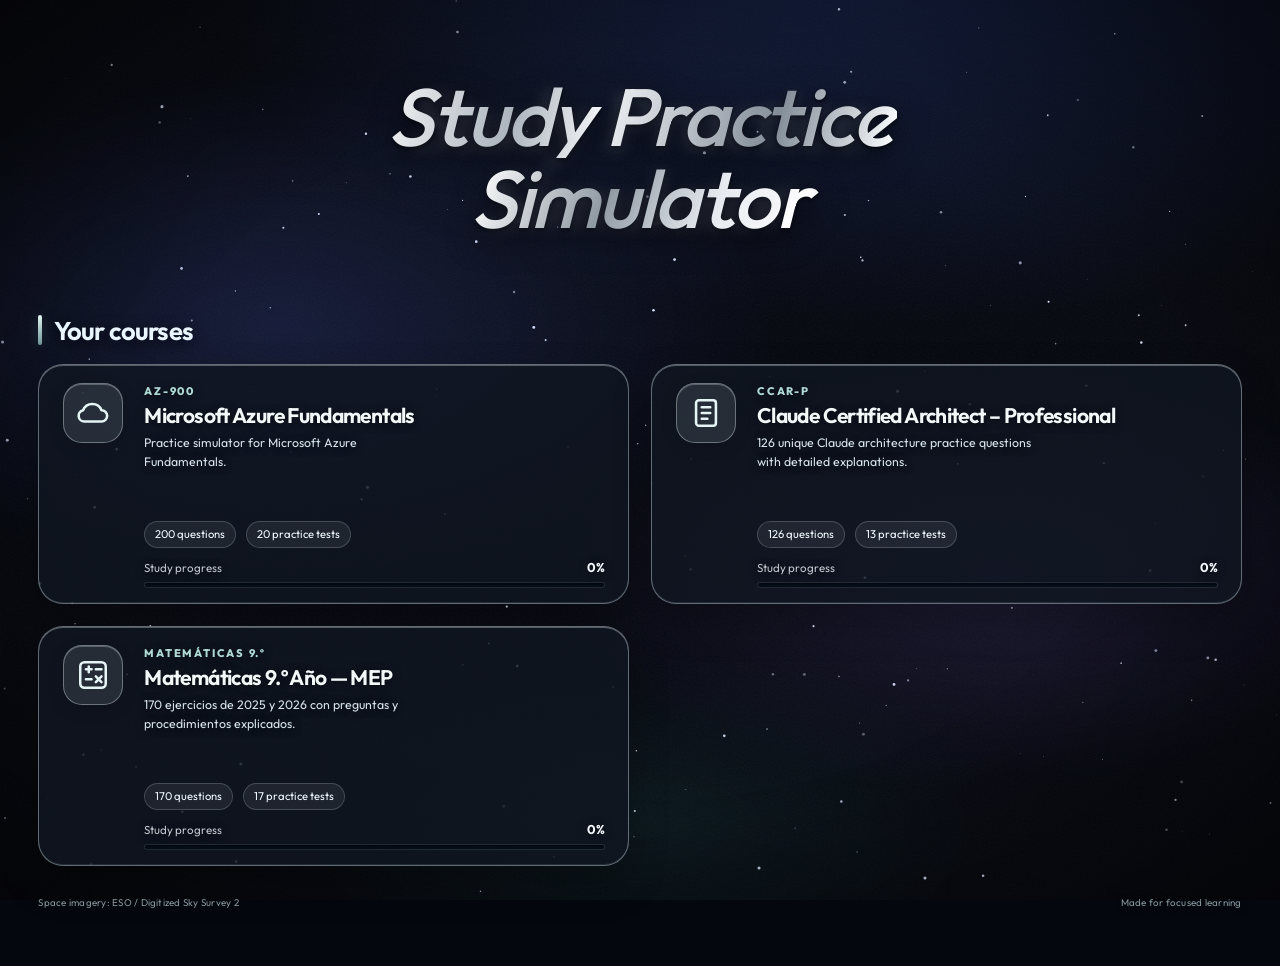
==== index.html @ d5e1253c "feat(ui): prototype starfield background and fluidity pass (v27) - Replace the photo sky with the pr" ====
<!doctype html>
<html lang="en">
<head>
  <meta charset="utf-8">
  <meta name="viewport" content="width=device-width,initial-scale=1">
  <meta name="description" content="Reusable, static study and practice exam simulator.">
  <title>Study Practice Simulator</title>
  <link rel="icon" type="image/svg+xml" href="data:image/svg+xml,%3Csvg xmlns='http://www.w3.org/2000/svg' viewBox='0 0 64 64'%3E%3Crect width='64' height='64' rx='14' fill='%230078d4'/%3E%3Cpath d='M18 43 31 15l15 28h-8l-7-14-6 14z' fill='white'/%3E%3C/svg%3E">
  <link rel="preconnect" href="https://fonts.googleapis.com">
  <link rel="preconnect" href="https://fonts.gstatic.com" crossorigin>
  <link href="https://fonts.googleapis.com/css2?family=Outfit:wght@300;400;500;600;700;800&display=swap" rel="stylesheet">
  <link rel="stylesheet" href="./css/style.css?v=cinematic-v5-20261112">
  <link rel="stylesheet" href="./css/cosmic.css?v=cinematic-v5-20261112">
  <link rel="stylesheet" href="./css/cosmic-design.css?v=cinematic-v5-20261112">
  <link rel="stylesheet" href="./css/cosmic-controls.css?v=cinematic-v5-20261112">
  <link rel="stylesheet" href="./css/cosmic-fidelity.css?v=cinematic-v5-20261112">
  <link rel="stylesheet" href="./css/cosmic-v4.css?v=cinematic-v5-20261112">
  <link rel="stylesheet" href="./css/cosmic-v5.css?v=cinematic-v5-20261112">
  <link rel="stylesheet" href="./css/cosmic-v6.css?v=cinematic-v6-20261112">
  <link rel="stylesheet" href="./css/cosmic-v7.css?v=celestial-v7-20261112">
  <link rel="stylesheet" href="./css/cosmic-v8.css?v=earth-sun-v8-20261112">
  <link rel="stylesheet" href="./css/cosmic-v9.css?v=graphite-premium-v9-20261112">
  <link rel="stylesheet" href="./css/cosmic-v10.css?v=solar-depth-earth-drift-v10-20261112">
  <link rel="stylesheet" href="./css/cosmic-lite.css?v=light-space-v11-20261112">
  <link rel="stylesheet" href="./css/cosmic-layout-v12.css?v=compact-layout-v12-20261112">
  <link rel="stylesheet" href="./css/cosmic-reflections-v13.css?v=option-a-chrome-v13-20261112">
  <link rel="stylesheet" href="./css/premium-controls-v14.css?v=premium-controls-v14-20261122">
  <link rel="stylesheet" href="./css/dark-frosted-glass-v15.css?v=dark-glass-v15-20261122">
  <link rel="stylesheet" href="./css/clear-glass-v16.css?v=clear-glass-v16-20261122">
  <link rel="stylesheet" href="./css/liquid-glass-v17.css?v=liquid-glass-v17-20261122">
  <link rel="stylesheet" href="./css/course-lightglass-v18.css?v=course-lightglass-v18-20261122">
  <link rel="stylesheet" href="./css/unified-glass-sky-drift-v19.css?v=visible-pan-v20-20261122">
  <link rel="stylesheet" href="./css/sky-motion-v21.css?v=subtle-sky-v22-20261122">
  <link rel="stylesheet" href="./css/sky-motion-v23.css?v=one-pan-v23-20261122">
  <link rel="stylesheet" href="./css/sky-speed-settings-v24.css?v=sky-speed-v24-20261122">
  <link rel="stylesheet" href="./css/premium-motion-v25.css?v=premium-motion-v26-20261126">
  <link rel="stylesheet" href="./css/space-v27.css?v=space-v27-20261126">
</head>
<body>
  <a class="skip" href="#main">Skip to content</a>
  <div id="app"></div>
  <script src="./js/space-v27.js?v=space-v27-20261126"></script>
  <script src="./js/cosmic-landing.js?v=course-cards-no-arrow-20261113"></script>
  <script src="./js/premium-motion-v25.js?v=premium-motion-v26-20261126" defer></script>
  <script src="./js/loader.js?v=ccar-feedback-v4-20261126"></script>
</body>
</html>
---- css/style.css ----
:root{--ink:#edf4fc;--muted:#a6b3c4;--blue:#2589d8;--navy:#080d14;--line:#2b3542;--good:#37c978;--bad:#ff766b;--bg:#090d12;--card:#141b24;--surface:#1b2430;--shadow:0 12px 28px #0008}*{box-sizing:border-box}body{margin:0;background:var(--bg);font:16px/1.5 Inter,Segoe UI,Arial,sans-serif;color:var(--ink)}button,input,select{font:inherit}.skip{position:absolute;left:-999px}.skip:focus{left:1rem;top:1rem;z-index:20;background:var(--card);padding:.5rem}.shell{min-height:100vh;display:grid;grid-template-columns:254px 1fr}.side{background:var(--navy);color:#dbeaff;padding:1.25rem;display:flex;flex-direction:column;gap:1.35rem}.brand{font-weight:800;font-size:1.1rem;color:#fff;letter-spacing:.02em}.brand small,.version{color:#8fb9df}.nav{display:grid;gap:.4rem}.nav button{border:0;background:transparent;color:#c4d6e9;text-align:left;padding:.7rem .8rem;border-radius:8px;cursor:pointer}.nav button:hover,.nav button.active{background:#16436f;color:#fff}.version{margin-top:auto;font-size:.75rem}.content{max-width:1250px;width:100%;padding:2.2rem;margin:auto}h1,h2,h3,p{margin-top:0}.sub,.muted,.stat span,.eyebrow{color:var(--muted)}h1{font-size:2rem;line-height:1.2}.topline{display:flex;justify-content:space-between;gap:1rem;align-items:flex-start}.grid{display:grid;gap:1rem}.stats{grid-template-columns:repeat(4,1fr)}.two{grid-template-columns:1.2fr .8fr}.card{background:var(--card);border:1px solid var(--line);border-radius:14px;padding:1.25rem;box-shadow:var(--shadow)}.stat strong{font-size:1.7rem;display:block}.stat span,.eyebrow{font-size:.8rem;text-transform:uppercase;letter-spacing:.06em}.actions{display:flex;flex-wrap:wrap;gap:.7rem}.btn{border:1px solid var(--blue);background:var(--blue);color:#fff;border-radius:8px;padding:.62rem .9rem;cursor:pointer;font-weight:650}.btn.secondary{background:var(--surface);color:#b7dcff;border-color:#3b5c78}.btn.danger{background:#321818;color:#ffaba5;border-color:#7c3a35}.domain-row{margin:.85rem 0}.domain-row header{display:flex;justify-content:space-between;font-size:.92rem}.bar{height:9px;background:#293340;border-radius:9px;overflow:hidden}.bar i{display:block;height:100%;background:linear-gradient(90deg,#2589d8,#56aceb);border-radius:inherit}.filters{display:grid;grid-template-columns:repeat(2,1fr);gap:1rem}.field label{display:block;font-weight:650;margin-bottom:.3rem}.field select,.field input{width:100%;border:1px solid #415063;border-radius:7px;padding:.55rem;background:var(--surface);color:var(--ink)}.session-head{display:flex;align-items:center;justify-content:space-between;gap:1rem}.question-card{max-width:900px;margin:1.25rem auto}.badge{display:inline-block;background:#153955;color:#a8dbff;padding:.22rem .55rem;border-radius:999px;font-size:.78rem;font-weight:700}.badge.hard{background:#4a2424;color:#ffb4ae}.badge.easy{background:#173a2a;color:#8fdeb1}.question{font-size:1.24rem;line-height:1.45;margin:1rem 0 1.25rem}.option{width:100%;display:flex;gap:.8rem;align-items:flex-start;text-align:left;color:var(--ink);background:var(--surface);border:1px solid #405062;border-radius:10px;padding:.85rem;margin:.6rem 0;cursor:pointer}.option:hover{border-color:var(--blue);background:#1d2d3c}.option.selected{border:2px solid var(--blue);background:#123959}.option.correct{border:2px solid var(--good);background:#123627}.option.wrong{border:2px solid var(--bad);background:#402020}.option input{margin-top:.25rem}.option b{min-width:1.25rem}.feedback{border-left:4px solid var(--good);background:#112d22;padding:1rem;margin-top:1rem}.feedback.bad{border-color:var(--bad);background:#382020}.controls{display:flex;justify-content:space-between;gap:.6rem;margin-top:1.2rem}.controls .right{display:flex;gap:.6rem}.navigator{display:flex;flex-wrap:wrap;gap:.4rem}.navq{width:38px;height:38px;border:1px solid var(--line);border-radius:7px;background:var(--surface);color:var(--ink);cursor:pointer}.navq.answered{background:#173a2a;border-color:#479c67}.navq.marked{outline:2px solid #e7aa4a}.navq.current{background:var(--blue);color:#fff}.modal-back{position:fixed;inset:0;background:#000b;display:grid;place-items:center;padding:1rem;z-index:10}.modal{background:var(--card);border:1px solid var(--line);border-radius:14px;padding:1.4rem;max-width:620px;width:100%;max-height:90vh;overflow:auto}.notice{padding:.7rem .85rem;background:#3a2f15;border:1px solid #7f6728;border-radius:8px;color:#ffe5a6}.review{border-bottom:1px solid var(--line);padding:1rem 0}.review:last-child{border:0}.empty{padding:2rem;text-align:center;color:var(--muted)}:root[data-theme="light"]{--ink:#13233b;--muted:#5c6b82;--blue:#0078d4;--navy:#071b35;--line:#d8e3ef;--good:#087443;--bad:#b42318;--bg:#f5f8fc;--card:#fff;--surface:#fff;--shadow:0 12px 28px #16345a13}:root[data-theme="light"] .option,:root[data-theme="light"] .field select,:root[data-theme="light"] .field input,:root[data-theme="light"] .navq{background:#fff;color:var(--ink)}:root[data-theme="light"] .btn.secondary{background:#fff;color:var(--blue);border-color:var(--blue)}:root[data-theme="light"] .feedback{background:#effbf4}:root[data-theme="light"] .feedback.bad{background:#fff3f2}:root[data-theme="light"] .modal{background:#fff}@media(max-width:780px){.shell{display:block}.side{padding:1rem;flex-direction:row;align-items:center;overflow:auto}.nav{display:flex;gap:.2rem}.nav button{white-space:nowrap}.version{display:none}.content{padding:1.2rem}.stats,.two,.filters{grid-template-columns:1fr}.topline,.session-head{align-items:flex-start;flex-direction:column}.controls{flex-wrap:wrap}.controls .right{width:100%;justify-content:flex-end}}
.teaching-card{margin:1rem 0;padding:1rem;border:1px solid var(--line);border-radius:10px;background:var(--card);color:var(--ink)}
.teaching-card h3{margin-bottom:.6rem}.teaching-card pre{white-space:pre-wrap;overflow-wrap:anywhere;font:600 .95rem/1.6 ui-monospace,Consolas,monospace;margin:0}
.diagram-flow{display:flex;align-items:center;justify-content:center;flex-wrap:wrap;gap:.6rem}.diagram-node{padding:.7rem;border:1px solid var(--line);border-radius:8px;background:var(--surface);flex:1 1 130px;text-align:center;overflow-wrap:anywhere}
.diagram .relevant{border-color:var(--good);box-shadow:inset 0 -3px var(--good)}.diagram-arrow{color:var(--blue);font-size:1.3rem}.diagram-columns{display:grid;grid-template-columns:repeat(auto-fit,minmax(min(100%,210px),1fr));gap:1rem}
.diagram h4{margin:.3rem 0 .8rem}.diagram p{margin:.8rem 0 0;color:var(--muted)}.diagram-region{border:1px dashed var(--blue);padding:1rem;border-radius:10px}.diagram-region>.diagram-flow{margin-top:.8rem}
.diagram-table{border-collapse:collapse;width:100%;font-size:.88rem;table-layout:fixed}.diagram-table caption{caption-side:bottom;padding-top:.7rem;color:var(--muted);text-align:left}.diagram-table th,.diagram-table td{border:1px solid var(--line);padding:.6rem;overflow-wrap:anywhere}.diagram-table th:first-child{width:35%}
.feedback li{margin:.85rem 0}.feedback li b{display:inline-block;margin-bottom:.25rem}.option:disabled{opacity:1}
@media(max-width:520px){.diagram-table th,.diagram-table td{padding:.35rem;font-size:.8rem}}

/* Mathematical diagrams use the existing theme variables. */
.math-svg{display:block;width:100%;max-width:560px;height:auto;margin:.4rem auto;color:var(--ink);overflow:visible}
.math-axis,.math-shape{stroke:var(--ink);stroke-width:2;fill:none}
.math-grid{stroke:var(--line);stroke-width:1;fill:none}
.math-guide{stroke:var(--blue);stroke-width:2;stroke-dasharray:5 4;fill:none}
.math-curve{stroke:var(--blue);stroke-width:3;fill:none}
.math-point{fill:var(--blue);stroke:var(--ink);stroke-width:1}
.math-label{fill:var(--ink);font:13px Segoe UI,Arial,sans-serif}
.math-bar{fill:var(--blue);fill-opacity:.38;stroke:var(--ink);stroke-width:1.2}
.math-items{display:flex;flex-wrap:wrap;justify-content:center;gap:1.5rem}.math-items section{text-align:center}.math-token{color:var(--blue);font-size:2rem}
.math-diagram .diagram-table-wrap{overflow-x:auto}
.feedback p,.question{white-space:pre-line}
:root[lang="es"] .brand small{display:block;margin-top:.35rem;font-weight:500}
.landing{max-width:1040px;min-height:100vh;padding:clamp(2rem,8vw,6rem) 1.25rem;margin:auto}.landing-hero{max-width:680px;margin-bottom:2rem}.landing h1{font-size:clamp(2rem,5vw,3.4rem)}.course-grid{display:grid;grid-template-columns:repeat(2,minmax(0,1fr));gap:1rem}.course-card{background:var(--card);border:1px solid var(--line);border-radius:16px;padding:1.5rem;box-shadow:var(--shadow);display:flex;flex-direction:column;align-items:flex-start}.course-card h2{font-size:1.35rem;margin-bottom:.45rem}.course-facts{display:flex;gap:.6rem;flex-wrap:wrap;margin:1rem 0 .7rem}.course-facts span{background:var(--surface);border:1px solid var(--line);border-radius:999px;padding:.28rem .55rem;font-size:.86rem}.course-progress{color:var(--muted);min-height:2.8rem;margin:.25rem 0 1.2rem}.course-card .btn{margin-top:auto}.settings-section{margin-bottom:1rem}.settings-section h2{font-size:1.15rem;margin-bottom:.35rem}.theme-choice{display:flex;gap:.7rem}.nav button:focus-visible,.btn:focus-visible,.option:focus-visible,.navq:focus-visible{outline:3px solid #8fcaff;outline-offset:2px}@media(max-width:700px){.course-grid{grid-template-columns:1fr}.landing{padding:2rem 1rem}}
---- css/cosmic.css ----
/* Cosmic Study Simulator — progressive enhancement, dark theme only. */
#cosmic-scene{position:fixed;inset:0;z-index:0;overflow:hidden;pointer-events:none;background:radial-gradient(ellipse at 22% 38%,#10274c 0,transparent 45%),radial-gradient(ellipse at 82% 70%,#46211b 0,transparent 43%),#040915;contain:paint}
#cosmic-scene canvas{position:absolute;inset:0;width:100%;height:100%}
#cosmic-scene .cosmic-mist{position:absolute;inset:-15%;background:radial-gradient(ellipse at 27% 33%,#1664b53d,transparent 38%),radial-gradient(ellipse at 72% 57%,#732e9a28,transparent 34%),radial-gradient(ellipse at 91% 77%,#e46c1520,transparent 30%);filter:blur(52px)}
#cosmic-scene .cosmic-body{position:absolute;will-change:transform;transform:translate3d(0,0,0);border-radius:50%;aspect-ratio:1;overflow:visible}
#cosmic-scene .cosmic-body::before{content:'';position:absolute;inset:-26%;border-radius:50%;z-index:-1}
#cosmic-scene .cosmic-body img{border-radius:50%;display:block;width:100%;height:100%;object-fit:contain;mix-blend-mode:screen;filter:contrast(1.07);opacity:.94}
#cosmic-scene .cosmic-moon{background:radial-gradient(circle at 38% 35%,#ccdbe8 0%,#7486a0 45%,#233b59 76%,#0a1630 100%);left:clamp(-195px,-11vw,-65px);top:clamp(-125px,-10vw,-55px);width:clamp(350px,36vw,640px);filter:drop-shadow(0 0 25px #8bc7ff48)}
#cosmic-scene .cosmic-moon::before{background:radial-gradient(circle,#81b7fa37 34%,#4285d41e 51%,transparent 73%);filter:blur(22px)}
#cosmic-scene .cosmic-sun{background:radial-gradient(circle at 38% 36%,#fff0ac,#ffd36b 36%,#ff922c 66%,#a62f12 93%);right:clamp(-210px,-13vw,-75px);bottom:clamp(-260px,-21vw,-100px);width:clamp(440px,44vw,760px);filter:drop-shadow(0 0 28px #ff9b3855)}
#cosmic-scene .cosmic-sun::before{background:radial-gradient(circle,#ffba5c70 15%,#f77b2240 40%,transparent 74%);filter:blur(38px)}
#cosmic-scene .cosmic-sun img{filter:contrast(1.16) saturate(1.2);opacity:.94}
#cosmic-scene .cosmic-vignette{position:absolute;inset:0;background:linear-gradient(90deg,#050b1a1c,transparent 40%,#050b1a1e),radial-gradient(ellipse at 50% 46%,#040918cb 0%,#0409188a 28%,transparent 69%)}
body[data-cosmic-view]{background:#040915}
body[data-cosmic-view] #app{position:relative;z-index:1}
body[data-cosmic-view] .skip{z-index:15}
body[data-cosmic-view="landing"] .landing{max-width:1180px;min-height:100vh;padding:clamp(20px,3vw,40px) 24px 60px;display:flex;flex-direction:column;justify-content:flex-start}
.cosmic-header{display:none}
body[data-cosmic-view="landing"] .cosmic-header{display:flex;align-items:center;justify-content:space-between;gap:12px;padding:16px 24px;border:1px solid #7f9bb858;background:#0b1529bc;box-shadow:inset 0 1px #ffffff26,0 12px 40px #0003;border-radius:20px;backdrop-filter:blur(20px);-webkit-backdrop-filter:blur(20px)}
.cosmic-brand{font-size:1.02rem;font-weight:800;letter-spacing:-.02em;color:#eef7ff;display:flex;align-items:center;gap:12px}
.cosmic-brand-symbol{font-size:1.5rem;color:#7cdaff}
.cosmic-brand-sub{color:#b3c8e7;font-size:.78rem}
body[data-cosmic-view="landing"] .landing-hero{max-width:830px;margin:clamp(70px,10vh,130px) auto 40px;text-align:center}
body[data-cosmic-view="landing"] .landing-hero .eyebrow{color:#85c9fb;font-weight:800;letter-spacing:.19em}
body[data-cosmic-view="landing"] .landing-hero h1{font-size:clamp(2.6rem,6vw,5.3rem);line-height:1.07;letter-spacing:-.055em;margin:12px 0 20px;font-weight:800;color:#f3f7ff;text-shadow:0 3px 25px #030714}
body[data-cosmic-view="landing"] .landing-hero h1 em{display:block;font-style:normal;background:linear-gradient(90deg,#cbb0ff 5%,#8c9fff 45%,#69d7fb 95%);background-clip:text;-webkit-background-clip:text;color:transparent}
body[data-cosmic-view="landing"] .landing-hero .sub{font-size:clamp(1rem,1.8vw,1.22rem);color:#d2def2}
body[data-cosmic-view="landing"] .course-grid{gap:24px;max-width:1080px;width:100%;margin:0 auto}
body[data-cosmic-view="landing"] .course-card{position:relative;min-height:230px;border:1px solid #77bdf579;border-radius:24px;background:linear-gradient(120deg,#132e4ddd,#091629dc);backdrop-filter:blur(18px);-webkit-backdrop-filter:blur(18px);box-shadow:0 17px 48px #0008,inset 0 1px #ffffff19;padding:30px;overflow:hidden;transition:transform .35s cubic-bezier(.2,.8,.2,1),border-color .25s,box-shadow .35s}
body[data-cosmic-view="landing"] .course-card:nth-child(2){border-color:#a68bf285;background:linear-gradient(120deg,#29234dda,#12152bdf)}
body[data-cosmic-view="landing"] .course-card:hover,body[data-cosmic-view="landing"] .course-card:focus-within{transform:translateY(-7px);border-color:#a7e4ff;box-shadow:0 24px 70px #000a,0 0 35px #2c9bea38,inset 0 1px #ffffff35}
body[data-cosmic-view="landing"] .course-card:nth-child(2):hover,body[data-cosmic-view="landing"] .course-card:nth-child(2):focus-within{border-color:#d7bcff;box-shadow:0 24px 70px #000a,0 0 35px #ab71ed35}
body[data-cosmic-view="landing"] .course-card::after{content:'';position:absolute;inset:auto -20% -65% 25%;height:220px;border-radius:50%;background:radial-gradient(ellipse,#2f99e12c,transparent 72%);pointer-events:none}
body[data-cosmic-view="landing"] .course-card:nth-child(2)::after{background:radial-gradient(ellipse,#a469ef2f,transparent 72%)}
body[data-cosmic-view="landing"] .course-card h2{font-size:1.55rem;color:#f4f7ff;letter-spacing:-.025em;margin-top:9px}
body[data-cosmic-view="landing"] .course-card .eyebrow{color:#7ddafa}
body[data-cosmic-view="landing"] .course-card:nth-child(2) .eyebrow{color:#c5a7fa}
body[data-cosmic-view="landing"] .course-card .sub,body[data-cosmic-view="landing"] .course-progress{color:#cedaee}
body[data-cosmic-view="landing"] .course-facts span{background:#ffffff13;border-color:#ffffff27;color:#ecf4ff}
body[data-cosmic-view="landing"] .course-card .btn{position:relative;z-index:1;background:linear-gradient(105deg,#1775c4,#6854d4);border:1px solid #91c9fc;border-radius:12px;box-shadow:0 5px 20px #295fea35;transition:transform .2s,box-shadow .2s}
body[data-cosmic-view="landing"] .course-card .btn:hover{transform:translateY(-2px);box-shadow:0 7px 30px #6c81ff70}
body[data-cosmic-view="landing"] .course-card:nth-child(2) .btn{background:linear-gradient(105deg,#5748b0,#9657bc);border-color:#c9a2fe}
body[data-cosmic-view="course"] .side,body[data-cosmic-view="session"] .side{background:#070f22e8;backdrop-filter:blur(18px)}
body[data-cosmic-view="course"] .card,body[data-cosmic-view="session"] .card{background:#111b2fdd;border-color:#5c719255;backdrop-filter:blur(18px);-webkit-backdrop-filter:blur(18px)}
body[data-cosmic-view="course"] .content,body[data-cosmic-view="session"] .content{color:#edf4fc}
body[data-cosmic-view="session"] #cosmic-scene{filter:brightness(.35) saturate(.58)}
body[data-cosmic-view="session"] .question-card{background:#101828f4;box-shadow:0 18px 60px #0009}
body[data-cosmic-view="session"] .option{background:#192438eb}
body[data-cosmic-view="session"] .option:hover{background:#223451}
.cosmic-effects-toggle{position:fixed;z-index:12;right:20px;bottom:18px;background:#08172bcc;border:1px solid #9ec9ed70;border-radius:99px;padding:9px 13px;color:#d9ebff;font:600 .78rem/1.2 system-ui;backdrop-filter:blur(14px);cursor:pointer}
.cosmic-effects-toggle:hover{border-color:#b8e7ff;background:#1d3152}
.cosmic-effects-toggle:focus-visible{outline:3px solid #9ad7ff;outline-offset:3px}
body[data-cosmic-effect="off"] #cosmic-scene{display:none}
body[data-cosmic-effect="off"]{background:#080d14}
body[data-cosmic-effect="reduced"] #cosmic-scene .cosmic-body{will-change:auto}
:root[data-theme="light"] #cosmic-scene{display:none}
:root[data-theme="light"] body[data-cosmic-view]{background:var(--bg)}
:root[data-theme="light"] body[data-cosmic-view="landing"] .landing-hero h1{color:#13233b;text-shadow:none}
:root[data-theme="light"] body[data-cosmic-view="landing"] .landing-hero .sub{color:#5c6b82}
:root[data-theme="light"] body[data-cosmic-view="landing"] .course-card{background:#fff;border-color:#d8e3ef;box-shadow:0 12px 28px #16345a13}
:root[data-theme="light"] body[data-cosmic-view="landing"] .course-card h2{color:#13233b}
:root[data-theme="light"] body[data-cosmic-view="landing"] .course-card .sub,:root[data-theme="light"] body[data-cosmic-view="landing"] .course-progress{color:#5c6b82}
:root[data-theme="light"] body[data-cosmic-view="landing"] .course-facts span{background:#f2f6fa;border-color:#d8e3ef;color:#13233b}
:root[data-theme="light"] body[data-cosmic-view="landing"] .cosmic-header{background:#f8fbff;border-color:#d8e3ef}
:root[data-theme="light"] .cosmic-brand{color:#13233b}
:root[data-theme="light"] body[data-cosmic-view="course"] .card,:root[data-theme="light"] body[data-cosmic-view="session"] .card{background:#fff;border-color:#d8e3ef}
:root[data-theme="light"] body[data-cosmic-view="course"] .content,:root[data-theme="light"] body[data-cosmic-view="session"] .content{color:#13233b}
@media(max-width:780px){body[data-cosmic-view="landing"] .landing{padding:15px 16px 80px}body[data-cosmic-view="landing"] .landing-hero{margin:78px auto 30px}body[data-cosmic-view="landing"] .course-card{min-height:0;padding:24px}#cosmic-scene .cosmic-moon{left:-155px;top:-110px;width:355px;opacity:.63}#cosmic-scene .cosmic-sun{right:-165px;bottom:-120px;width:440px;opacity:.55}.cosmic-header{padding:13px 17px!important}.cosmic-brand-sub{display:none}}
@media(prefers-reduced-motion:reduce){body[data-cosmic-view="landing"] .course-card,body[data-cosmic-view="landing"] .course-card .btn{transition:none!important}body[data-cosmic-view="landing"] .course-card:hover{transform:none}}

/* CINEMATIC V3 — photographic celestial discs, restrained premium UI. */
#cosmic-scene{
 background:
 radial-gradient(ellipse at 13% 28%,#163968 0%,transparent 35%),
 radial-gradient(ellipse at 80% 85%,#4c2430 0%,transparent 37%),
 radial-gradient(ellipse at 64% 12%,#121b4b 0%,transparent 46%),
 #030813;
}
#cosmic-scene .cosmic-mist{background:
 radial-gradient(ellipse at 16% 31%,#0c72b138,transparent 38%),
 radial-gradient(ellipse at 68% 26%,#532f9a35,transparent 37%),
 radial-gradient(ellipse at 95% 85%,#ff8e311e,transparent 41%);
 filter:blur(44px);}
#cosmic-scene .cosmic-moon{
 left:clamp(-220px,-12vw,-95px);top:clamp(-205px,-11vw,-65px);
 width:clamp(420px,42vw,780px);height:auto;aspect-ratio:1;
 background:radial-gradient(circle at 38% 34%,#d2dbe6,#7a93af 44%,#304e72 76%,#07152d);
 box-shadow:inset -32px -18px 55px #061c46a8,0 0 90px #46a4ff45;
 filter:drop-shadow(0 0 46px #6cabec4a);
}
#cosmic-scene .cosmic-moon::before{
 inset:-36%;background:radial-gradient(circle,#8cb9f22e 19%,#3b87e421 43%,transparent 69%);filter:blur(25px);
}
#cosmic-scene .cosmic-moon img{
 width:100%;height:100%;border-radius:50%;object-fit:cover;
 transform:scale(1.16);
 opacity:0;transition:opacity 1.4s ease;
 mix-blend-mode:luminosity;
 -webkit-mask-image:radial-gradient(circle,#000 0%,#000 59%,transparent 71%);
 mask-image:radial-gradient(circle,#000 0%,#000 59%,transparent 71%);
 filter:contrast(1.15) brightness(.95) saturate(.6);
}
#cosmic-scene .cosmic-moon.is-loaded img{opacity:.96}
#cosmic-scene .cosmic-moon::after{
 content:'';position:absolute;inset:0;border-radius:50%;
 background:radial-gradient(circle at 29% 26%,#f7f9ff2e,transparent 40%),
 linear-gradient(120deg,transparent 41%,#07152d20 62%,#020a1d97 90%);
 pointer-events:none;
}
#cosmic-scene .cosmic-sun{
 right:clamp(-290px,-17vw,-110px);bottom:clamp(-310px,-21vw,-110px);
 width:clamp(500px,48vw,880px);height:auto;aspect-ratio:1;
 background:radial-gradient(circle at 34% 29%,#fff0b2 0%,#ffd56a 32%,#ef861c 60%,#9a2812 95%);
 filter:drop-shadow(0 0 60px #ff8c3184);
 box-shadow:0 0 35px #ffa9437a,0 0 110px #f2763270,inset -30px -34px 50px #9b2a12a8;
}
#cosmic-scene .cosmic-sun::before{
 inset:-54%;background:radial-gradient(circle,#ffd78070 8%,#ff923a36 29%,#bc5b201a 44%,transparent 66%);
 filter:blur(45px);
}
#cosmic-scene .cosmic-sun img{
 width:100%;height:100%;object-fit:cover;border-radius:50%;
 opacity:0;transition:opacity 1.5s ease;transform:scale(1.18);
 mix-blend-mode:screen;
 -webkit-mask-image:radial-gradient(circle,#000 0%,#000 53%,transparent 69%);
 mask-image:radial-gradient(circle,#000 0%,#000 53%,transparent 69%);
 filter:contrast(1.25) saturate(1.4) brightness(.87);
}
#cosmic-scene .cosmic-sun.is-loaded img{opacity:.97}
#cosmic-scene .cosmic-sun::after{
 content:'';position:absolute;inset:-8%;border-radius:50%;
 background:conic-gradient(from 30deg,#ff8b1700 0deg,#fdd47508 27deg,#ff7b0d21 44deg,#ffac1a03 65deg,#fbd67a18 107deg,#ff8b1700 139deg,#fdd47512 175deg,#ff8b1700 210deg,#ffed8e0b 267deg,#ff8b1700 360deg);
 filter:blur(15px);mix-blend-mode:screen;pointer-events:none;
}
#cosmic-scene .cosmic-vignette{
 background:
 linear-gradient(90deg,#050c1a24,transparent 27%,#05081627),
 radial-gradient(ellipse at 50% 36%,#020612ea 0%,#020612bf 23%,#02061285 40%,transparent 77%);
 pointer-events:none;
}
body[data-cosmic-view="landing"] .landing{
 padding:26px clamp(20px,5vw,70px) 48px;max-width:1490px;min-height:100vh;
 gap:0;isolation:isolate;justify-content:flex-start;
}
body[data-cosmic-view="landing"] .cosmic-header{
 width:100%;max-width:1340px;margin:0 auto;min-height:70px;
 padding:17px 26px;background:linear-gradient(115deg,#152847e0,#0e142de2 65%,#17182cdb);
 border:1px solid #8db4db69;border-radius:19px;
 box-shadow:0 16px 48px #0008,inset 0 1px #ffffff35;
}
body[data-cosmic-view="landing"] .cosmic-header .cosmic-brand{font-size:1.12rem;letter-spacing:-.025em}
body[data-cosmic-view="landing"] .cosmic-header .cosmic-brand-symbol{color:#88daff;font-size:1.7rem;text-shadow:0 0 18px #64c8fc9b}
body[data-cosmic-view="landing"] .cosmic-header .cosmic-brand-sub{
 font-size:.69rem;letter-spacing:.15em;color:#d3dcf3;text-transform:uppercase;
 border:1px solid #6c95bf75;border-radius:99px;padding:7px 12px;background:#ffffff09;
}
body[data-cosmic-view="landing"] .landing-hero{
 margin:clamp(70px,9vh,110px) auto 39px;max-width:1000px;
}
body[data-cosmic-view="landing"] .landing-hero .eyebrow{
 color:#76d7fe;font-size:.78rem;letter-spacing:.27em;text-transform:uppercase;
 text-shadow:0 0 18px #239fe782;margin-bottom:10px;
}
body[data-cosmic-view="landing"] .landing-hero h1{
 font-weight:850;letter-spacing:-.065em;
 font-size:clamp(3.15rem,6.4vw,6.1rem);line-height:1.03;margin-bottom:18px;
 text-shadow:0 5px 36px #01040d9c;
}
body[data-cosmic-view="landing"] .landing-hero h1 em{
 font-style:normal;background:linear-gradient(97deg,#d4a7ff 8%,#afa5ff 31%,#89b1ff 56%,#4bc8fc 100%);
 -webkit-background-clip:text;background-clip:text;
 color:transparent;filter:drop-shadow(0 0 18px #576cff3a);
}
body[data-cosmic-view="landing"] .landing-hero .sub{
 font-size:clamp(1.05rem,1.6vw,1.22rem);color:#d2daec;text-shadow:0 2px 20px #030716;
}
body[data-cosmic-view="landing"] .course-grid{width:100%;max-width:1160px;margin:0 auto;gap:26px;grid-template-columns:repeat(2,minmax(0,1fr))}
body[data-cosmic-view="landing"] .course-card{
 min-height:258px;position:relative;overflow:hidden;
 border-radius:24px;padding:28px 30px 24px;gap:0;
 background:linear-gradient(115deg,#18345deb 0%,#101a37e9 57%,#16234ee8 100%);
 border:1px solid #58bce0b8;box-shadow:inset 0 1px #c7effe45,0 19px 45px #0009,0 0 28px #217db42a;
 transition:transform .45s cubic-bezier(.2,.8,.1,1),box-shadow .45s,border-color .45s;
}
body[data-cosmic-view="landing"] .course-card:nth-child(2){
 background:linear-gradient(120deg,#25284fe7,#211b3ee8 60%,#422340e5);
 border-color:#a992e5af;box-shadow:inset 0 1px #d4bfff38,0 19px 45px #0009,0 0 29px #8e66d12b;
}
body[data-cosmic-view="landing"] .course-card:hover{
 transform:translate3d(0,-7px,0);border-color:#87e1ff;
 box-shadow:inset 0 1px #efffff5c,0 25px 60px #000b,0 0 44px #55bbec44;
}
body[data-cosmic-view="landing"] .course-card:nth-child(2):hover{
 border-color:#d9b8ff;box-shadow:inset 0 1px #fff8ff61,0 25px 60px #000b,0 0 44px #ac7af34a;
}
body[data-cosmic-view="landing"] .course-card::before{
 content:'';position:absolute;inset:0;background:
 radial-gradient(ellipse at 100% 100%,#3e9ef336,transparent 46%),
 linear-gradient(145deg,#ffffff0d 0%,transparent 48%);
 pointer-events:none;
}
body[data-cosmic-view="landing"] .course-card:nth-child(2)::before{
 background:radial-gradient(ellipse at 100% 100%,#ab6beb36,transparent 48%),linear-gradient(145deg,#ffffff10 0%,transparent 49%);
}
body[data-cosmic-view="landing"] .course-card::after{
 height:140px;inset:auto -10% -66px 30%;
 background:radial-gradient(ellipse,#39b2ff23,transparent 70%);
 filter:blur(13px);
}
body[data-cosmic-view="landing"] .course-card:nth-child(2)::after{
 background:radial-gradient(ellipse,#bd73ff29,transparent 70%);
}
body[data-cosmic-view="landing"] .course-icon{
 display:grid;place-items:center;width:56px;height:56px;border:1px solid #4fb4eab8;
 border-radius:17px;box-shadow:inset 0 1px #c2f0ff56,0 0 21px #308cde4e;
 background:linear-gradient(145deg,#20537a,#10223e);margin-bottom:17px;
 color:#75d8ff;font-size:1.75rem;font-weight:900;font-family:system-ui;
}
body[data-cosmic-view="landing"] .course-card:nth-child(2) .course-icon{
 color:#d0b9ff;background:linear-gradient(145deg,#4f3985,#251943);
 border-color:#b492e5a8;box-shadow:inset 0 1px #f0dfff54,0 0 21px #a071e948;
}
body[data-cosmic-view="landing"] .course-card .eyebrow{font-size:.7rem;letter-spacing:.14em;color:#8ce1ff}
body[data-cosmic-view="landing"] .course-card h2{font-size:1.57rem;margin:4px 0 5px;letter-spacing:-.025em}
body[data-cosmic-view="landing"] .course-card .sub{
 font-size:.91rem;line-height:1.45;margin-bottom:4px;color:#c9d6e7;
}
body[data-cosmic-view="landing"] .course-facts{margin:13px 0 7px;gap:8px}
body[data-cosmic-view="landing"] .course-facts span{
 font-size:.76rem;padding:5px 10px;background:#dff5ff0c;border-color:#bce6ff2d;
}
body[data-cosmic-view="landing"] .course-card .course-progress{font-size:.83rem;color:#b9cde8;margin:3px 0 15px;min-height:0}
body[data-cosmic-view="landing"] .course-card .btn{
 width:fit-content;padding:10px 18px;border-radius:11px;
 font-size:.88rem;box-shadow:0 8px 25px #4483ff3d;
}
body[data-cosmic-view="landing"] .course-card:nth-child(2) .btn{
 box-shadow:0 8px 25px #a474e63e;
}
body[data-cosmic-view="landing"] .cosmic-overview{
 max-width:1160px;width:100%;margin:31px auto 0;
 padding:23px 30px;display:grid;grid-template-columns:1fr 2.2fr;gap:30px;align-items:center;
 background:linear-gradient(115deg,#12213add,#16182ede,#302338a8);
 border:1px solid #a4b7d36b;border-radius:22px;
 backdrop-filter:blur(18px);-webkit-backdrop-filter:blur(18px);
 box-shadow:0 17px 44px #0008,inset 0 1px #ffffff24;
}
.cosmic-overview .cosmic-overview-head{
 display:flex;flex-direction:column;gap:4px;min-width:0;
}
.cosmic-overview .cosmic-overview-eyebrow{
 color:#92b6d7;font-size:.7rem;text-transform:uppercase;letter-spacing:.16em;font-weight:750;
}
.cosmic-overview .cosmic-overview-head strong{
 color:#f5f8ff;font-size:1.75rem;line-height:1.2;font-weight:800;letter-spacing:-.035em;
}
.cosmic-overview .cosmic-overview-head small{color:#afc4dc;font-size:.8rem}
.cosmic-overview .cosmic-overview-tracks{display:grid;gap:11px}
.cosmic-overview .cosmic-track-head{display:flex;justify-content:space-between;gap:12px;color:#e3efff;font-size:.86rem}
.cosmic-overview .cosmic-track-head strong{color:#b3dcff;font-size:.82rem}
.cosmic-overview .cosmic-track{height:9px;margin-top:5px;border-radius:12px;overflow:hidden;background:#051121c2;border:1px solid #95b9e12a}
.cosmic-overview .cosmic-track-fill{height:100%;background:linear-gradient(90deg,#237ecc,#71d8ff);border-radius:inherit;box-shadow:0 0 13px #54bbff99;min-width:0}
.cosmic-overview .cosmic-progress-row:nth-child(2) .cosmic-track-fill{background:linear-gradient(90deg,#7255d5,#c78bff);box-shadow:0 0 13px #b68aff8b}
body[data-cosmic-view="course"] .content{padding:2.2rem}
body[data-cosmic-view="course"] .card{box-shadow:0 16px 36px #0008,inset 0 1px #ffffff12}
body[data-cosmic-view="course"] .side{border-right:1px solid #93b8de25}
body[data-cosmic-view="course"] .stat strong{color:#f6f9ff}
body[data-cosmic-view="session"] #cosmic-scene{filter:brightness(.34) saturate(.55)}
body[data-cosmic-view="session"] .question-card{background:#101928f5}
body[data-cosmic-view="landing"] .landing{color:#edf4fc}
:root[data-theme="light"] body[data-cosmic-view="landing"] .landing{color:#13233b}
:root[data-theme="light"] body[data-cosmic-view="landing"] .cosmic-overview{background:#fff;border-color:#d8e3ef;box-shadow:var(--shadow)}
:root[data-theme="light"] .cosmic-overview .cosmic-overview-head strong,:root[data-theme="light"] .cosmic-overview .cosmic-track-head{color:#13233b}
:root[data-theme="light"] .cosmic-overview .cosmic-overview-eyebrow,:root[data-theme="light"] .cosmic-overview .cosmic-overview-head small{color:#5c6b82}
:root[data-theme="light"] .cosmic-overview .cosmic-track{background:#e9eef5}
:root[data-theme="light"] body[data-cosmic-view="landing"] .course-icon{background:#e5f5ff}
:root[data-theme="light"] body[data-cosmic-view="landing"] .course-card:nth-child(2) .course-icon{background:#f0e9ff}
@media(min-width:1600px){#cosmic-scene .cosmic-moon{left:-150px;top:-150px}#cosmic-scene .cosmic-sun{right:-180px;bottom:-240px}}
@media(max-width:960px){
 #cosmic-scene .cosmic-moon{left:-185px;top:-100px;width:min(580px,65vw)}
 #cosmic-scene .cosmic-sun{right:-195px;bottom:-185px;width:min(590px,68vw)}
 body[data-cosmic-view="landing"] .landing-hero{margin:90px auto 45px}
 body[data-cosmic-view="landing"] .course-grid{gap:16px}
 body[data-cosmic-view="landing"] .course-card{padding:25px}
}
@media(max-width:700px){
 body[data-cosmic-view="landing"] .landing{padding:14px 15px 90px}
 body[data-cosmic-view="landing"] .cosmic-header{min-height:58px;padding:12px 17px}
 body[data-cosmic-view="landing"] .cosmic-header .cosmic-brand{font-size:.89rem}
 body[data-cosmic-view="landing"] .cosmic-header .cosmic-brand-sub{display:none}
 body[data-cosmic-view="landing"] .landing-hero{margin:74px auto 32px;max-width:530px}
 body[data-cosmic-view="landing"] .landing-hero h1{font-size:clamp(2.6rem,10vw,4.2rem)}
 body[data-cosmic-view="landing"] .course-grid{grid-template-columns:1fr}
 body[data-cosmic-view="landing"] .course-card{padding:21px 24px;min-height:0}
 body[data-cosmic-view="landing"] .course-icon{width:49px;height:49px;margin-bottom:10px}
 body[data-cosmic-view="landing"] .course-card h2{font-size:1.3rem}
 body[data-cosmic-view="landing"] .cosmic-overview{grid-template-columns:1fr;margin-top:18px;gap:18px;padding:21px 23px}
 #cosmic-scene .cosmic-moon{width:390px;left:-210px;top:-140px;opacity:.7}
 #cosmic-scene .cosmic-sun{width:460px;right:-250px;bottom:-130px;opacity:.7}
 #cosmic-scene .cosmic-vignette{background:radial-gradient(ellipse at 50% 32%,#020612db 0%,#020612be 43%,transparent 82%)}
}

/* WebGL mounts only after the NASA lunar texture or its alternate finishes loading. */
#cosmic-scene .cosmic-webgl-layer{position:absolute;inset:0;width:100%;height:100%;z-index:3;opacity:0;pointer-events:none;transition:opacity:1.1s ease;display:block}
#cosmic-scene .cosmic-vignette{z-index:1}
body.cosmic-3d-ready #cosmic-scene .cosmic-moon,body.cosmic-3d-ready #cosmic-scene .cosmic-sun{opacity:0;transition:opacity:1.1s ease}
body[data-cosmic-effect="reduced"] #cosmic-scene .cosmic-webgl-layer,body[data-cosmic-effect="off"] #cosmic-scene .cosmic-webgl-layer{display:none}
:root[data-theme="light"] #cosmic-scene .cosmic-webgl-layer{display:none}

.cosmic-theme-switch{border:1px solid #789fcb77;background:#ffffff0a;color:#e8f5ff;border-radius:99px;padding:8px 14px;font:600 .78rem/1.3 system-ui;cursor:pointer;transition:background .2s,border-color .2s}
.cosmic-theme-switch:hover{background:#8cbcff26;border-color:#aad6ff}
.cosmic-theme-switch:focus-visible{outline:3px solid #87d4ff;outline-offset:3px}
:root[data-theme="light"] .cosmic-theme-switch{color:#1b3c66;background:#ebf3fb}
@media(max-width:700px){.cosmic-theme-switch{font-size:.69rem;padding:8px 10px;white-space:nowrap}}
---- css/cosmic-design.css ----
/* Study Practice Simulator · Cinematic Night · 2026.
   Layered on existing CSS; original course content and theme remain supported. */
:root { --cosmos-blue:#153960; --cosmos-blue-bright:#3f8ac1; --cosmos-edge:rgba(171,208,242,.50);
  --cosmos-glass:rgba(6,17,36,.76); --cosmos-white:#f2f7ff; }
body[data-cosmic-view="landing"] #app{position:relative;z-index:2}
.cosmos-landing{position:relative;isolation:isolate;max-width:1580px;margin:auto;min-height:100vh;padding:20px clamp(18px,3.4vw,64px) 25px;color:var(--cosmos-white)}
.cosmos-landing svg{display:block;flex:none;width:23px;height:23px;fill:none;stroke:currentColor;stroke-linecap:round;stroke-linejoin:round;stroke-width:1.8}
.cosmos-landing button{font:inherit;color:inherit;cursor:pointer}
.cosmos-landing button:focus-visible{outline:3px solid #a5d8fb;outline-offset:4px}
.cosmos-landing .cosmos-topnav{display:flex;align-items:center;justify-content:space-between;gap:19px;min-height:78px;
  padding:11px clamp(17px,2.1vw,30px);background:linear-gradient(105deg,rgba(13,31,56,.92),rgba(6,14,32,.86) 62%,rgba(10,18,35,.91));
  border:1px solid rgba(163,198,227,.50);border-radius:24px;box-shadow:0 21px 62px #0008,inset 0 1px #d9efff2c;
  -webkit-backdrop-filter:blur(22px);backdrop-filter:blur(22px)}
.cosmos-landing .cosmos-brand{display:flex;align-items:center;gap:12px;min-width:220px;font-size:1.07rem;font-weight:800;line-height:1.12;letter-spacing:-.03em;text-shadow:0 2px 12px #00102c}
.cosmos-landing .cosmos-brand svg{width:39px;height:39px;stroke:#9bcfff;stroke-width:1.7;filter:drop-shadow(0 0 11px #4eafff7e)}
.cosmos-landing .cosmos-nav-links{display:flex;align-items:center;justify-content:center;gap:clamp(4px,1vw,17px);flex:1}
.cosmos-landing .cosmos-nav-link{border:1px solid transparent;border-radius:99px;display:flex;align-items:center;justify-content:center;gap:10px;
  background:none;font-size:.94rem;font-weight:650;color:#d9e6f5;padding:11px 16px;white-space:nowrap;
  transition:background .23s,border-color .23s,box-shadow .23s,transform .23s,color .23s}
.cosmos-landing .cosmos-nav-link svg{width:20px;height:20px}
.cosmos-landing .cosmos-nav-link:hover{background:#3974ab20;color:#fff;transform:translateY(-1px)}
.cosmos-landing .cosmos-nav-link.is-active{border-color:#5ba4deab;background:linear-gradient(140deg,#174c80dc,#102f56e8);
  box-shadow:inset 0 1px #c4e8ff68,0 0 19px #367db550;color:#fff}
.cosmos-landing .cosmos-theme{border:1px solid #7498b877;background:#152a44ac;border-radius:99px;padding:10px 13px;display:flex;gap:7px;
  align-items:center;font-weight:650;font-size:.78rem;transition:background .2s,border-color .2s}
.cosmos-landing .cosmos-theme:hover{background:#214b77;border-color:#9fceff}
.cosmos-landing .cosmos-theme svg{width:19px;height:19px}
.cosmos-landing .cosmos-hero{text-align:center;max-width:1100px;margin:clamp(52px,7.7vh,105px) auto clamp(46px,6vh,72px)}
.cosmos-landing .cosmos-kicker{display:flex;align-items:center;justify-content:center;gap:24px;font-size:.77rem;font-weight:750;letter-spacing:.35em;
  color:#c4d9f2;text-shadow:0 2px 13px #06132b;margin-bottom:24px}
.cosmos-landing .cosmos-kicker>span{display:block;width:55px;height:1px;background:linear-gradient(90deg,transparent,#a6d4f9,transparent)}
.cosmos-landing .cosmos-hero h1{font-size:clamp(2.8rem,5.25vw,5.9rem);letter-spacing:-.055em;font-weight:830;line-height:1.08;
  color:#f3f8ff;text-shadow:0 6px 34px #010615e2;margin-bottom:19px}
.cosmos-landing .cosmos-hero h1 em{font-style:normal;color:#abd5fb;background:linear-gradient(100deg,#d7e8ff,#8eb9ed 74%,#a6d9f9);
  -webkit-background-clip:text;background-clip:text;-webkit-text-fill-color:transparent}
.cosmos-landing .cosmos-hero-sub{font-size:clamp(1.02rem,1.5vw,1.25rem);color:#d5e3f4;text-shadow:0 2px 15px #030714;line-height:1.6}
.cosmos-landing .cosmos-hero-actions{display:flex;justify-content:center;align-items:center;gap:26px;flex-wrap:wrap;margin-top:34px}
.cosmos-landing .cosmos-btn{display:flex;align-items:center;justify-content:center;gap:17px;min-width:252px;min-height:64px;
  padding:15px 27px;border-radius:99px;font-weight:760;font-size:1rem;letter-spacing:-.008em;
  transition:transform .22s cubic-bezier(.19,1,.22,1),background .22s,box-shadow .22s,border-color .22s}
.cosmos-landing .cosmos-btn svg{width:22px;height:22px}
.cosmos-landing .cosmos-btn--primary{border:1px solid #85bce8;background:linear-gradient(135deg,#1a5184,#103963 58%,#102747);
  box-shadow:inset 0 1px #e7f8ff77,0 7px 26px #0009,0 0 22px #458fcd42}
.cosmos-landing .cosmos-btn--secondary{border:1px solid #8aa6c3ad;background:linear-gradient(140deg,#0c192edb,#17273ddd);
  box-shadow:inset 0 1px #ffffff24,0 7px 23px #0007;backdrop-filter:blur(15px)}
.cosmos-landing .cosmos-btn:hover{transform:translateY(-4px);border-color:#c4e6ff;box-shadow:inset 0 1px #fff8,0 12px 36px #061526,0 0 25px #559acc5a}
.cosmos-landing .cosmos-btn:active{transform:translateY(-1px) scale(.984)}
.cosmos-landing .cosmos-courses{scroll-margin-top:26px;max-width:1270px;margin:0 auto}
.cosmos-landing .cosmos-section-head{display:flex;align-items:center;justify-content:space-between;gap:14px;margin-bottom:20px}
.cosmos-landing .cosmos-section-head h2{font-weight:800;font-size:1.65rem;letter-spacing:-.026em;margin:0;display:flex;align-items:center;gap:16px}
.cosmos-landing .cosmos-section-head h2::before{content:'';display:block;width:5px;height:30px;border-radius:12px;
 background:#76bafb;box-shadow:0 0 15px #7acaffac}
.cosmos-landing .cosmos-section-head>span{color:#b4d5ee;font-size:.83rem;text-align:right}
.cosmos-landing .cosmos-course-grid{display:grid;grid-template-columns:repeat(2,minmax(0,1fr));gap:22px}
.cosmos-landing .cosmos-course{display:flex;position:relative;min-height:250px;align-items:stretch;overflow:hidden;
  background:linear-gradient(115deg,#102846ee,#07172beb 70%,#091b35d9);border:1px solid #78b3e9a0;border-radius:24px;
  box-shadow:inset 0 1px #ecf9ff38,0 18px 46px #0009,0 0 24px #3679a323;backdrop-filter:blur(18px);
  transition:transform .36s,border-color .36s,box-shadow .36s}
.cosmos-landing .cosmos-course--math{background:linear-gradient(120deg,#142641ee,#0c1934eb 72%,#1b2148d9);border-color:#8ca6e1a0}
.cosmos-landing .cosmos-course:hover,.cosmos-landing .cosmos-course:focus-within{transform:translateY(-6px);
  border-color:#b8e4ff;box-shadow:inset 0 1px #fff7,0 27px 54px #000b,0 0 32px #4f9cc749}
.cosmos-landing .cosmos-course-visual{flex:0 0 121px;padding:26px 18px 22px 26px;position:relative;overflow:hidden}
.cosmos-landing .cosmos-course-symbol{display:grid;place-items:center;position:relative;width:64px;height:64px;
  border:1px solid #71b9eba0;border-radius:19px;background:linear-gradient(135deg,#183e68ee,#0b1b37ee);
  color:#a1ddff;box-shadow:inset 0 1px #eef9ff2c,0 0 26px #4279c450;z-index:1}
.cosmos-landing .cosmos-course-symbol svg{width:36px;height:36px}
.cosmos-landing .cosmos-course--math .cosmos-course-symbol{border-color:#a5b7f7ac;box-shadow:inset 0 1px #eef9ff24,0 0 26px #6c76d642}
.cosmos-landing .cosmos-course-orb{position:absolute;left:-74px;bottom:-102px;width:235px;height:235px;border-radius:50%;
 background:radial-gradient(circle at 65% 30%,#78d7fd39 0%,#22518d38 25%,#142d4b00 67%);
 box-shadow:0 0 29px #3379ac32;filter:blur(2px)}
.cosmos-landing .cosmos-course--math .cosmos-course-orb{background:radial-gradient(circle at 70% 35%,#a5a4e53b 0%,#40598b2e 39%,transparent 72%)}
.cosmos-landing .cosmos-course-copy{position:relative;min-width:0;flex:1;padding:26px 25px 20px 6px;display:flex;flex-direction:column}
.cosmos-landing .cosmos-label{font-size:.7rem;font-weight:800;letter-spacing:.14em;text-transform:uppercase;color:#97d2ff}
.cosmos-landing .cosmos-course h3{font-size:clamp(1.1rem,1.6vw,1.42rem);font-weight:790;letter-spacing:-.025em;line-height:1.25;color:#f4f8ff;
 margin:4px 0 6px}
.cosmos-landing .cosmos-course-copy>p{font-size:.85rem;line-height:1.45;color:#d0deef;margin:0 0 11px;max-width:35ch}
.cosmos-landing .cosmos-facts{display:flex;gap:11px;flex-wrap:wrap;margin-top:auto;padding:5px 0 11px}
.cosmos-landing .cosmos-facts span{font-size:.73rem;color:#b8d4ee;background:#87bdf014;border:1px solid #9dbfe42b;padding:4px 8px;border-radius:99px}
.cosmos-landing .cosmos-track-label{display:flex;align-items:center;justify-content:space-between;color:#c1d3e8;font-size:.77rem;margin:2px 0 5px}
.cosmos-landing .cosmos-track-label strong{color:#f6f9ff;font-size:.78rem}
.cosmos-landing .cosmos-track{height:7px;border-radius:99px;background:#061328;box-shadow:inset 0 1px 3px #0009;overflow:hidden}
.cosmos-landing .cosmos-track>span{display:block;height:100%;border-radius:inherit;background:linear-gradient(90deg,#3d82ba,#95ceff);
  box-shadow:0 0 17px #70b9ff88;transition:width 1s ease}
.cosmos-landing .cosmos-course-go{align-self:start;margin-top:12px;display:flex;align-items:center;gap:8px;padding:0;background:transparent;border:none;
 color:#c3e5ff;font-size:.78rem;font-weight:750;letter-spacing:.005em}
.cosmos-landing .cosmos-course-go:hover{color:#fff;text-decoration:underline;text-underline-offset:3px}
.cosmos-landing .cosmos-course-go svg{width:16px;height:16px;transition:transform .18s}
.cosmos-landing .cosmos-course-go:hover svg{transform:translateX(3px)}
.cosmos-landing .cosmos-quick{max-width:1270px;display:grid;grid-template-columns:repeat(5,minmax(0,1fr));
  gap:14px;margin:27px auto 0}
.cosmos-landing .cosmos-shortcut{border:1px solid #89b7e184;background:linear-gradient(150deg,#172c48db,#0b172cdb);
  border-radius:21px;min-height:100px;display:flex;flex-direction:column;justify-content:center;align-items:center;gap:9px;padding:13px 8px;
  font-size:.85rem;font-weight:690;color:#e8f4ff;box-shadow:inset 0 1px #d9f0ff2c,0 10px 31px #0007;
  backdrop-filter:blur(16px);transition:transform .25s,border-color .25s,background .25s,box-shadow .25s}
.cosmos-landing .cosmos-shortcut svg{width:28px;height:28px;color:#9ecbff}
.cosmos-landing .cosmos-shortcut:hover{transform:translateY(-4px);border-color:#b7e4ff;
 background:linear-gradient(160deg,#244d77e8,#122844e8);box-shadow:inset 0 1px #e9f9ff66,0 14px 35px #0009,0 0 25px #4e95cd3b}
.cosmos-landing .cosmos-shortcut:active{transform:translateY(-1px)}
.cosmos-landing .cosmos-footer{display:flex;justify-content:space-between;gap:12px;margin:25px auto 0;max-width:1270px;
 color:#819cbb;font-size:.67rem;letter-spacing:.025em}
#cosmic-scene .cosmic-horizon{position:absolute;pointer-events:none;z-index:0;left:-15%;right:-15%;height:34vh;bottom:-25vh;
 border-radius:50% 50% 0 0;background:
 radial-gradient(ellipse at 50% 1%,#82caffba 0%,#1a4f87bd .8%,#0b1e45ec 2%,#030a1c 24%,transparent 70%);
 box-shadow:0 -8px 25px #59b5ff4a,0 -3px 3px #d4eeff8c;
 transform:rotate(-1.8deg)}
body[data-cosmic-view="session"] #cosmic-scene .cosmic-horizon{opacity:.25}
:root[data-theme="light"] .cosmos-landing{color:#13233b}
:root[data-theme="light"] .cosmos-landing .cosmos-topnav{background:#fff;border-color:#d8e3ef;box-shadow:var(--shadow)}
:root[data-theme="light"] .cosmos-landing .cosmos-brand,:root[data-theme="light"] .cosmos-landing .cosmos-hero h1,
:root[data-theme="light"] .cosmos-landing .cosmos-course h3{color:#13233b;text-shadow:none}
:root[data-theme="light"] .cosmos-landing .cosmos-nav-link{color:#34516e}
:root[data-theme="light"] .cosmos-landing .cosmos-nav-link.is-active{color:#fff}
:root[data-theme="light"] .cosmos-landing .cosmos-theme{color:#34516e;background:#f2f7fc}
:root[data-theme="light"] .cosmos-landing .cosmos-hero-sub,:root[data-theme="light"] .cosmos-landing .cosmos-kicker,
:root[data-theme="light"] .cosmos-landing .cosmos-section-head>span{color:#5c6b82;text-shadow:none}
:root[data-theme="light"] .cosmos-landing .cosmos-course{background:#fff;border-color:#d8e3ef;box-shadow:var(--shadow)}
:root[data-theme="light"] .cosmos-landing .cosmos-course-copy>p,:root[data-theme="light"] .cosmos-landing .cosmos-track-label,
:root[data-theme="light"] .cosmos-landing .cosmos-facts span{color:#5c6b82}
:root[data-theme="light"] .cosmos-landing .cosmos-track-label strong{color:#19314b}
:root[data-theme="light"] .cosmos-landing .cosmos-facts span{background:#eef5fc}
:root[data-theme="light"] .cosmos-landing .cosmos-shortcut{background:#fff;color:#19314b;border-color:#d8e3ef;box-shadow:var(--shadow)}
:root[data-theme="light"] .cosmos-landing .cosmos-course-go{color:#175c96}
@media(max-width:1120px){
 .cosmos-landing .cosmos-topnav{gap:10px}
 .cosmos-landing .cosmos-brand{min-width:170px;font-size:.92rem}
 .cosmos-landing .cosmos-nav-links{gap:0}
 .cosmos-landing .cosmos-nav-link{padding:10px 11px;font-size:.82rem;gap:7px}
 .cosmos-landing .cosmos-nav-link svg{width:18px;height:18px}
 .cosmos-landing .cosmos-course-visual{flex-basis:92px;padding:23px 11px 17px 20px}
 .cosmos-landing .cosmos-course-symbol{width:55px;height:55px}
 .cosmos-landing .cosmos-course-copy{padding-left:1px}
}
@media(max-width:800px){
 .cosmos-landing{padding:12px 15px 28px}
 .cosmos-landing .cosmos-topnav{display:grid;grid-template-columns:1fr auto;row-gap:9px;border-radius:19px;padding:13px 15px}
 .cosmos-landing .cosmos-brand{min-width:0;font-size:.95rem}
 .cosmos-landing .cosmos-brand svg{width:35px;height:35px}
 .cosmos-landing .cosmos-theme{grid-column:2}
 .cosmos-landing .cosmos-nav-links{grid-column:1/-1;grid-row:2;overflow-x:auto;justify-content:flex-start;padding:2px 1px 5px;scrollbar-width:thin}
 .cosmos-landing .cosmos-nav-link{flex:none;padding:8px 12px}
 .cosmos-landing .cosmos-hero{margin:68px auto 43px}
 .cosmos-landing .cosmos-course-grid{grid-template-columns:1fr;max-width:600px;margin:auto}
 .cosmos-landing .cosmos-quick{grid-template-columns:repeat(3,minmax(0,1fr))}
 .cosmos-landing .cosmos-shortcut{min-height:90px}
 .cosmos-landing .cosmos-footer{font-size:.62rem}
}
@media(max-width:500px){
 .cosmos-landing .cosmos-hero{margin:64px auto 42px}
 .cosmos-landing .cosmos-hero h1{font-size:clamp(2rem,9.5vw,3.4rem)}
 .cosmos-landing .cosmos-kicker{font-size:.54rem;letter-spacing:.19em;gap:10px}
 .cosmos-landing .cosmos-kicker>span{width:21px}
 .cosmos-landing .cosmos-hero-sub{font-size:.94rem}
 .cosmos-landing .cosmos-hero-actions{flex-direction:column;gap:12px;margin-top:29px}
 .cosmos-landing .cosmos-btn{width:100%;max-width:345px;min-height:56px}
 .cosmos-landing .cosmos-section-head{flex-direction:column;align-items:flex-start;gap:4px}
 .cosmos-landing .cosmos-section-head h2{font-size:1.42rem}
 .cosmos-landing .cosmos-section-head>span{text-align:left;font-size:.76rem}
 .cosmos-landing .cosmos-course{min-height:240px}
 .cosmos-landing .cosmos-course-visual{flex-basis:84px;padding:20px 6px 15px 14px}
 .cosmos-landing .cosmos-course-copy{padding:20px 14px 18px 0}
 .cosmos-landing .cosmos-course h3{font-size:1.12rem}
 .cosmos-landing .cosmos-course-copy>p{font-size:.77rem}
 .cosmos-landing .cosmos-quick{grid-template-columns:repeat(2,minmax(0,1fr));gap:11px}
 .cosmos-landing .cosmos-shortcut{min-height:88px;font-size:.78rem}
 .cosmos-landing .cosmos-footer{display:block;text-align:center;line-height:1.8}
 .cosmos-landing .cosmos-footer span{display:block}
}
@media(prefers-reduced-motion:reduce){
 .cosmos-landing *, .cosmos-landing *::before, .cosmos-landing *::after{scroll-behavior:auto!important;animation:none!important;transition:none!important}
}
---- css/cosmic-controls.css ----
/* Study Practice Simulator — cohesive midnight-blue controls inside courses.
   Dark theme only; original light appearance remains available. */
:root[data-theme="dark"] body[data-cosmic-view="course"],
:root[data-theme="dark"] body[data-cosmic-view="session"]{
 --blue:#2f72a8;--card:#111e33;--surface:#192c43;--line:#416483;--shadow:0 17px 38px #0007;
}
:root[data-theme="dark"] body[data-cosmic-view="course"] .shell,
:root[data-theme="dark"] body[data-cosmic-view="session"] .shell{grid-template-columns:254px minmax(0,1fr);position:relative}
:root[data-theme="dark"] body[data-cosmic-view="course"] .side,
:root[data-theme="dark"] body[data-cosmic-view="session"] .side{
 background:linear-gradient(167deg,#0a1b32ee,#061324e8);
 border-right:1px solid #8ab4e54b;box-shadow:inset -1px 0 #c1def017;backdrop-filter:blur(22px);-webkit-backdrop-filter:blur(22px);
 padding:1.5rem 1.15rem;
}
:root[data-theme="dark"] .side .brand{font-weight:800;color:#e9f5ff;letter-spacing:.02em;font-size:1.08rem;line-height:1.35}
:root[data-theme="dark"] body[data-cosmic-view] .nav{gap:.5rem}
:root[data-theme="dark"] body[data-cosmic-view] .nav button{
 position:relative;display:flex;align-items:center;min-height:44px;border:1px solid transparent;border-radius:13px;
 padding:.78rem .88rem;color:#d1e1f4;font-size:.9rem;font-weight:630;
 transition:background .2s,border-color .2s,transform .2s,box-shadow .2s;
}
:root[data-theme="dark"] body[data-cosmic-view] .nav button:hover{background:#315f8e45;border-color:#94c1ec46;transform:translateX(2px)}
:root[data-theme="dark"] body[data-cosmic-view] .nav button.active{
 background:linear-gradient(105deg,#174776,#15345bdb);border-color:#6aa9d784;color:#fff;
 box-shadow:0 0 16px #397cbe23,inset 0 1px #d8f3ff32;
}
:root[data-theme="dark"] body[data-cosmic-view] .nav button:focus-visible{
 outline:3px solid #98cced;outline-offset:2px;
}
:root[data-theme="dark"] body[data-cosmic-view] .version{font-size:.72rem;color:#a4bed7;line-height:1.6}
:root[data-theme="dark"] body[data-cosmic-view] .content{
 width:100%;max-width:1290px;padding:clamp(18px,3vw,42px);margin:0 auto;color:#ebf2fa;
}
:root[data-theme="dark"] body[data-cosmic-view] .content h1{font-weight:790;letter-spacing:-.035em;font-size:clamp(1.8rem,3vw,2.45rem)}
:root[data-theme="dark"] body[data-cosmic-view] .content h2{letter-spacing:-.017em}
:root[data-theme="dark"] body[data-cosmic-view] .card{
 border:1px solid #7f9cba52;border-radius:22px;padding:1.45rem;
 background:linear-gradient(135deg,#12243bdc,#0f1b32e8);
 box-shadow:0 15px 37px #0008,inset 0 1px #e4f6ff12;
 backdrop-filter:blur(17px);-webkit-backdrop-filter:blur(17px);
}
:root[data-theme="dark"] body[data-cosmic-view] .stat strong{font-size:1.8rem;color:#e9f6ff;letter-spacing:-.03em}
:root[data-theme="dark"] body[data-cosmic-view] .stat span,
:root[data-theme="dark"] body[data-cosmic-view] .eyebrow{color:#9bbdda}
:root[data-theme="dark"] body[data-cosmic-view] .sub{color:#b8cadc}
:root[data-theme="dark"] body[data-cosmic-view] .bar{height:9px;background:#0b192e}
:root[data-theme="dark"] body[data-cosmic-view] .bar i{background:linear-gradient(90deg,#2c689d,#85bde8);box-shadow:0 0 16px #60a5e78e}
:root[data-theme="dark"] body[data-cosmic-view] .btn{
 border:1px solid #6a9bc9;background:linear-gradient(130deg,#1c4c77,#113456);color:#f4f8ff;
 padding:.68rem 1rem;border-radius:12px;font-weight:700;
 box-shadow:inset 0 1px #ffffff2b,0 6px 18px #0005;transition:transform .2s,box-shadow .2s,border-color .2s,background .2s;
}
:root[data-theme="dark"] body[data-cosmic-view] .btn:hover:not(:disabled){
 transform:translateY(-2px);border-color:#a6d4ef;
 box-shadow:inset 0 1px #ffffff45,0 9px 23px #0007,0 0 17px #488fc54b;
}
:root[data-theme="dark"] body[data-cosmic-view] .btn:active:not(:disabled){transform:translateY(0) scale(.985)}
:root[data-theme="dark"] body[data-cosmic-view] .btn.secondary{
 background:linear-gradient(130deg,#1a2c42d8,#0c192ad8);border-color:#6b8dac82;color:#dcefff;
}
:root[data-theme="dark"] body[data-cosmic-view] .btn.danger{
 background:#2d2025;border-color:#80505b;color:#f8bbba;
}
:root[data-theme="dark"] body[data-cosmic-view] .btn:disabled{opacity:.55;cursor:not-allowed}
:root[data-theme="dark"] body[data-cosmic-view] .field select,
:root[data-theme="dark"] body[data-cosmic-view] .field input{
 border:1px solid #708ba9b0;border-radius:11px;padding:.68rem .75rem;
 background:#111e32;color:#edf5fc;
}
:root[data-theme="dark"] body[data-cosmic-view] .question-card{
 max-width:940px;border-color:#7596b563;border-radius:25px;
 background:linear-gradient(140deg,#111d30f2,#101b2cf6);
}
:root[data-theme="dark"] body[data-cosmic-view] .option{
 padding:1rem 1.05rem;margin:.68rem 0;border-radius:14px;
 border:1px solid #617e9f93;background:#15263bfa;
 transition:background .18s,border-color .18s,box-shadow .18s,transform .18s;
}
:root[data-theme="dark"] body[data-cosmic-view] .option:hover:not(:disabled){
 border-color:#80b9e6;background:#1c3550;transform:translateX(2px);
 box-shadow:0 0 18px #4e9bd021;
}
:root[data-theme="dark"] body[data-cosmic-view] .option.selected{
 border-color:#78bdff;background:#123b5c;box-shadow:inset 0 0 18px #376f9627;
}
:root[data-theme="dark"] body[data-cosmic-view] .option.correct{
 border-color:#56bd91;background:#143d32;box-shadow:none;
}
:root[data-theme="dark"] body[data-cosmic-view] .option.wrong{
 border-color:#c97b79;background:#442b2b;box-shadow:none;
}
:root[data-theme="dark"] body[data-cosmic-view] .badge{background:#164265;color:#b2ddff}
:root[data-theme="dark"] body[data-cosmic-view] .badge.hard{background:#462f39;color:#ffc4c6}
:root[data-theme="dark"] body[data-cosmic-view] .badge.easy{background:#193f35;color:#a6e3c8}
:root[data-theme="dark"] body[data-cosmic-view] .feedback{border-radius:0 13px 13px 0;background:#102e2a;color:#e5f7ef}
:root[data-theme="dark"] body[data-cosmic-view] .feedback.bad{background:#36252c;color:#ffe9e9}
:root[data-theme="dark"] body[data-cosmic-view] .teaching-card{background:#122137e8;border-color:#59799493}
:root[data-theme="dark"] body[data-cosmic-view] .modal{border:1px solid #7899b9a1;background:#101d30;box-shadow:0 21px 60px #0009}
:root[data-theme="dark"] body[data-cosmic-view] .navq{
 background:#14243a;border:1px solid #516f91;color:#e4f1ff;border-radius:10px;
}
:root[data-theme="dark"] body[data-cosmic-view] .navq.current{background:#326c9c;color:#fff;border-color:#95c6ea}
:root[data-theme="dark"] body[data-cosmic-view] .navq.answered{background:#1d4a3e;border-color:#56af91}
:root[data-theme="dark"] body[data-cosmic-view] .navq.marked{outline-color:#e4ad5c}
:root[data-theme="dark"] body[data-cosmic-view] .notice{background:#3b2c19b0;color:#ffe5b8;border-color:#98713a}
@media(max-width:780px){
 :root[data-theme="dark"] body[data-cosmic-view] .shell{display:block}
 :root[data-theme="dark"] body[data-cosmic-view] .side{
   display:flex;flex-direction:row;align-items:center;gap:10px;padding:.78rem 1rem;
   border-right:0;border-bottom:1px solid #8ab4e54b;overflow-x:auto;
 }
 :root[data-theme="dark"] body[data-cosmic-view] .side .brand{font-size:.86rem;white-space:nowrap;flex:none}
 :root[data-theme="dark"] body[data-cosmic-view] .nav{display:flex;gap:5px}
 :root[data-theme="dark"] body[data-cosmic-view] .nav button{min-height:39px;padding:9px 10px;white-space:nowrap;font-size:.78rem}
 :root[data-theme="dark"] body[data-cosmic-view] .content{padding:1.25rem}
 :root[data-theme="dark"] body[data-cosmic-view] .card{padding:1.15rem}
}
@media(prefers-reduced-motion:reduce){
 :root[data-theme="dark"] body[data-cosmic-view] .btn,
 :root[data-theme="dark"] body[data-cosmic-view] .option,
 :root[data-theme="dark"] body[data-cosmic-view] .nav button{transition:none!important}
}

:root[data-theme="dark"] body[data-cosmic-view] .cosmos-side-icon{
 display:inline-block;flex:none;width:19px;height:19px;margin-right:11px;color:#a5cff2;
 vertical-align:middle;
}
:root[data-theme="dark"] body[data-cosmic-view] .nav button.active .cosmos-side-icon{color:#f0f8ff}
:root[data-theme="dark"] body[data-cosmic-view] .cosmos-side-brand{
 display:inline-block;margin-right:9px;font-size:1.35rem;line-height:1;color:#8accff;text-shadow:0 0 14px #57b2fa86;
}
@media(max-width:780px){
 :root[data-theme="dark"] body[data-cosmic-view] .cosmos-side-icon{width:16px;height:16px;margin-right:7px}
}
---- css/cosmic-fidelity.css ----
/* Fidelity pass: matches the approved cinematic reference rather than an enlarged photo layout. */
#cosmic-scene{background:radial-gradient(ellipse at 52% 33%,#0b1d3e 0%,#020919 61%,#010613 100%)!important}
#cosmic-scene .cosmic-mist{opacity:.44;filter:blur(65px);
 background:radial-gradient(ellipse at 18% 40%,#0e4a9d63,transparent 38%),radial-gradient(ellipse at 74% 52%,#4b24984a,transparent 37%),radial-gradient(ellipse at 92% 36%,#c3521e35,transparent 38%)}
#cosmic-scene .cosmic-atmosphere{position:absolute;inset:0;width:100%;height:100%;object-fit:cover;
 pointer-events:none;z-index:0;opacity:.99;mix-blend-mode:screen;will-change:transform}
#cosmic-scene .cosmic-horizon{display:none}
#cosmic-scene .cosmic-vignette{z-index:1;background:
 radial-gradient(ellipse at 53% 35%,#020918dd 0%,#020916b3 28%,#02091a45 53%,transparent 79%);
 pointer-events:none}
#cosmic-scene .cosmic-moon{z-index:2;top:clamp(-140px,-9.8vw,-70px);left:clamp(-160px,-8.5vw,-85px);
 width:clamp(455px,34vw,600px);height:auto;aspect-ratio:1;
 background:radial-gradient(circle at 27% 25%,#e5f2ff,#9caecc 35%,#46699c 69%,#0a1c3e 97%);
 box-shadow:0 0 21px #b9dbff9c,0 0 90px #56a8f35d,inset -25px -35px 68px #081a3f9c;
 filter:drop-shadow(0 0 36px #5bb0f45c)}
#cosmic-scene .cosmic-moon::before{inset:-18%;filter:blur(35px);
 background:radial-gradient(circle,#b8daff35 20%,#4c9fef23 43%,transparent 68%)}
#cosmic-scene .cosmic-moon img{opacity:1;transform:scale(1.09);mix-blend-mode:luminosity;
 filter:brightness(1.50) contrast(1.37) saturate(.38);
 -webkit-mask-image:radial-gradient(circle,#000 0%,#000 58%,transparent 71%);
 mask-image:radial-gradient(circle,#000 0%,#000 58%,transparent 71%)}
#cosmic-scene .cosmic-moon::after{inset:0;opacity:.82;
 background:
 radial-gradient(circle at 34% 26%,#fff 0 1px,#d5eeff 2px,transparent 9px),
 radial-gradient(circle at 49% 16%,#fff 0 1px,#b3dcff 2px,transparent 8px),
 radial-gradient(circle at 43% 52%,#fff 0 1px,#d9f3ff 2px,transparent 9px),
 radial-gradient(circle at 59% 65%,#fff 0 1px,#d6efff 2px,transparent 10px),
 radial-gradient(circle at 69% 35%,#fff 0 1px,#d8f4ff 2px,transparent 8px),
 linear-gradient(128deg,#d9efff2a,transparent 45%,#07132e59 90%);
 mix-blend-mode:screen;pointer-events:none}
#cosmic-scene .cosmic-sun{z-index:2;top:clamp(85px,11vh,125px);bottom:auto;
 right:clamp(-340px,-18vw,-195px);width:clamp(620px,38vw,745px);height:auto;aspect-ratio:1;
 background:radial-gradient(circle at 32% 39%,#fff5b2 0%,#ffba31 27%,#ff7107 56%,#7c2008 92%);
 filter:drop-shadow(0 0 48px #ff8a2d91);
 box-shadow:0 0 19px #ffda7fbd,0 0 82px #ff851a6b,0 0 155px #ff6f2327,inset -26px -15px 59px #ac2c0b83}
#cosmic-scene .cosmic-sun::before{inset:-31%;filter:blur(44px);
 background:radial-gradient(circle,#ff9b4957 12%,#fa822e30 31%,#ff9b1a12 49%,transparent 71%)}
#cosmic-scene .cosmic-sun img{opacity:.93;transform:scale(1.08);mix-blend-mode:screen;
 filter:brightness(1.50) contrast(1.38) saturate(1.65);
 -webkit-mask-image:radial-gradient(circle,#000 0%,#000 55%,transparent 72%);
 mask-image:radial-gradient(circle,#000 0%,#000 55%,transparent 72%)}
#cosmic-scene .cosmic-sun::after{inset:-3%;opacity:.68;filter:blur(8px);
 background:conic-gradient(from 22deg,#ff8e2100,#ffe37b22 16deg,#ffa63a00 35deg,#ffef8f25 58deg,#ff982900 82deg,#ffdf8034 115deg,#ffa72700 141deg,#ffe98c2b 207deg,#ff7b1700 242deg,#ffe68026 301deg,#ff8e2100 360deg)}
#cosmic-scene .cosmic-solar-loops{position:absolute;z-index:3;right:clamp(-165px,-9vw,-80px);
 top:clamp(45px,6vh,83px);width:clamp(570px,40vw,740px);height:auto;opacity:.82;
 mix-blend-mode:screen;pointer-events:none;filter:drop-shadow(0 0 14px #f99d296b)}
/* Reference layout: compact hero, course cards visible and shortcuts above the fold. */
body[data-cosmic-view="landing"] .cosmos-landing{max-width:1595px;
 padding:clamp(12px,1.6vh,22px) clamp(16px,4vw,74px) 20px}
.cosmos-landing .cosmos-topnav{max-width:1410px;margin:auto;min-height:68px;
 padding:9px clamp(14px,2vw,30px);border-radius:24px;
 border-color:#91b7d77d;background:linear-gradient(100deg,#0e2746eb,#07172eea 62%,#0b1831e8);
 box-shadow:inset 0 1px #dcf4ff38,0 8px 28px #0008,0 0 14px #3d89c51f}
.cosmos-landing .cosmos-brand{font-size:1.02rem;min-width:210px;line-height:1.1}
.cosmos-landing .cosmos-brand svg{width:40px;height:40px;stroke:#a0d8ff}
.cosmos-landing .cosmos-nav-link{font-size:.90rem;padding:10px 15px;gap:10px}
.cosmos-landing .cosmos-nav-link.is-active{background:linear-gradient(145deg,#1b5687,#10345d);
 border-color:#60b5f5;box-shadow:inset 0 1px #daf6ff80,0 0 19px #308bc37b}
.cosmos-landing .cosmos-theme{background:#102844d9;border:1px solid #789fbf8f}
.cosmos-landing .cosmos-hero{max-width:1080px;margin:clamp(35px,5.3vh,65px) auto clamp(29px,4.8vh,48px)}
.cosmos-landing .cosmos-kicker{font-size:.72rem;letter-spacing:.34em;margin-bottom:15px;color:#cde6f8;gap:19px}
.cosmos-landing .cosmos-hero h1{font-size:clamp(2.8rem,3.72vw,4.25rem);line-height:1.075;letter-spacing:-.046em;
 max-width:1000px;margin:0 auto 15px;color:#f8fbff;font-weight:800;
 text-shadow:0 4px 32px #000c}
.cosmos-landing .cosmos-hero h1 em{background:linear-gradient(100deg,#deebff 6%,#a9cef9 49%,#79baff 100%);
 -webkit-background-clip:text;background-clip:text;-webkit-text-fill-color:transparent}
.cosmos-landing .cosmos-hero-sub{font-size:clamp(.99rem,1.24vw,1.17rem);line-height:1.45;color:#e4efff;margin:0}
.cosmos-landing .cosmos-hero-actions{gap:26px;margin-top:26px}
.cosmos-landing .cosmos-btn{min-width:250px;min-height:57px;padding:11px 26px;gap:16px;
 font-size:.99rem;border-radius:99px}
.cosmos-landing .cosmos-btn--primary{background:linear-gradient(150deg,#194d7b,#0e2d51 70%,#0c2c54);
 border-color:#8bd3ff;box-shadow:inset 0 1px #e6f6ffc7,0 0 6px #67bcffba,0 0 23px #287ec670,0 8px 22px #0009}
.cosmos-landing .cosmos-btn--secondary{background:linear-gradient(150deg,#14263eea,#07172df2);
 border-color:#a9c2dcb0;box-shadow:inset 0 1px #edf8ff30,0 6px 21px #0009}
.cosmos-landing .cosmos-btn:hover{box-shadow:inset 0 1px #fff7,0 0 9px #8cd6ffbe,0 0 26px #448fc885,0 9px 30px #0009;
 transform:translateY(-3px)}
.cosmos-landing .cosmos-courses{max-width:1260px}
.cosmos-landing .cosmos-section-head{margin-bottom:15px}
.cosmos-landing .cosmos-section-head h2{font-size:1.53rem;gap:12px;text-shadow:0 4px 15px #000}
.cosmos-landing .cosmos-section-head h2::before{width:4px;height:30px;box-shadow:0 0 14px #79caff}
.cosmos-landing .cosmos-see-all{border:0;background:transparent;color:#9cd9ff;
 font-size:.86rem;font-weight:650;letter-spacing:.01em;cursor:pointer;text-shadow:0 0 14px #2e9dca70}
.cosmos-landing .cosmos-see-all:hover{text-decoration:underline;text-underline-offset:4px}
.cosmos-landing .cosmos-course-grid{gap:22px}
.cosmos-landing .cosmos-course{min-height:214px;border-radius:22px;cursor:pointer;
 border:1px solid #93c8f3b8;
 background:linear-gradient(112deg,#092443ed,#06182ce9 67%,#0b2b4fdc);
 box-shadow:inset 0 1px #d9eeff63,0 13px 39px #0009,0 0 14px #3587bd31}
.cosmos-landing .cosmos-course--math{background:linear-gradient(120deg,#112b4cec,#09172fea 67%,#122b49d7)}
.cosmos-landing .cosmos-course::before{content:'';position:absolute;inset:0;z-index:0;pointer-events:none;
 background:linear-gradient(125deg,#4eaeef17,transparent 37%,#0f5bb927 100%)}
.cosmos-landing .cosmos-course::after{content:'';position:absolute;z-index:0;inset:18% -10% -15% 42%;
 pointer-events:none;opacity:.63;background:url("./../assets/cosmic-card-waves.svg") center bottom / contain no-repeat;
 filter:drop-shadow(0 0 7px #2076c385)}
.cosmos-landing .cosmos-course--math::after{opacity:.58;transform:scaleX(-1);
 filter:hue-rotate(19deg) drop-shadow(0 0 9px #326dba7f)}
.cosmos-landing .cosmos-course-visual{z-index:1;flex-basis:105px;padding:21px 15px 18px 24px}
.cosmos-landing .cosmos-course-symbol{width:60px;height:60px;border-radius:15px;
 border-color:#6ab1eebd;background:linear-gradient(142deg,#134471,#08213f);
 box-shadow:inset 0 1px #d7efff73,0 0 24px #258be476}
.cosmos-landing .cosmos-course-symbol svg{width:34px;height:34px}
.cosmos-landing .cosmos-course-copy{z-index:1;padding:20px 23px 18px 0;gap:0}
.cosmos-landing .cosmos-label{font-size:.69rem;letter-spacing:.15em;color:#93daff}
.cosmos-landing .cosmos-course h3{font-size:clamp(1.02rem,1.38vw,1.33rem);margin:3px 0 6px;font-weight:760;color:#f4f9ff}
.cosmos-landing .cosmos-course-copy>p{font-size:.77rem;line-height:1.45;color:#d7e5f4;max-width:35ch;margin:0 0 7px}
.cosmos-landing .cosmos-facts{gap:10px;padding:3px 0 10px;margin-top:auto}
.cosmos-landing .cosmos-facts span{font-size:.7rem;border:1px solid #8bc2e83d;background:#1639578c;padding:4px 10px}
.cosmos-landing .cosmos-track-label{font-size:.72rem;margin:0 0 5px;color:#c8dff1}
.cosmos-landing .cosmos-track-label strong{font-size:.80rem}
.cosmos-landing .cosmos-track{height:6px;background:#09213be3}
.cosmos-landing .cosmos-track>span{background:linear-gradient(90deg,#3285c5,#86d1ff)}
.cosmos-landing .cosmos-course-go{position:absolute;top:17px;right:19px;z-index:2;
 margin:0;width:29px;height:29px;display:grid;place-items:center;border-radius:50%;
 color:#b8dbfa;font-size:0;background:#132e495e;border:1px solid #92c4e35b}
.cosmos-landing .cosmos-course-go svg{width:15px;height:15px}
.cosmos-landing .cosmos-course-go:hover{background:#24577c;color:#fff}
.cosmos-landing .cosmos-quick{max-width:1260px;gap:17px;margin:clamp(18px,2.4vh,26px) auto 0}
.cosmos-landing .cosmos-shortcut{min-height:90px;border-radius:21px;gap:8px;padding:12px;
 font-size:.85rem;border-color:#9ac9f2a0;background:linear-gradient(145deg,#122d4ac9,#071628e9);
 box-shadow:inset 0 1px #edfaff6a,0 8px 25px #0009,0 0 12px #3c9dd52d}
.cosmos-landing .cosmos-shortcut svg{width:26px;height:26px;color:#b1ddff}
.cosmos-landing .cosmos-shortcut:hover{border-color:#c3e7ff;background:linear-gradient(140deg,#1c4971,#122c4c);
 box-shadow:inset 0 1px #eafaff99,0 0 20px #4689bf5e,0 10px 31px #0009}
.cosmos-landing .cosmos-footer{margin:15px auto 0;opacity:.7;font-size:.61rem}
/* Keep whole visual first screen fitting without squeezing controls on desktop. */
@media(min-width:1120px) and (max-height:910px){
 .cosmos-landing .cosmos-hero{margin-top:clamp(27px,4.5vh,45px);margin-bottom:clamp(20px,3vh,31px)}
 .cosmos-landing .cosmos-hero h1{font-size:clamp(2.75rem,3.45vw,3.9rem)}
 .cosmos-landing .cosmos-hero-actions{margin-top:19px}
 .cosmos-landing .cosmos-course{min-height:196px}
 .cosmos-landing .cosmos-course-visual{padding-top:18px}
 .cosmos-landing .cosmos-course-copy{padding-top:18px;padding-bottom:15px}
 .cosmos-landing .cosmos-shortcut{min-height:79px}
 .cosmos-landing .cosmos-quick{margin-top:17px}
}
@media(max-width:950px){
 #cosmic-scene .cosmic-moon{width:clamp(360px,50vw,510px);left:-145px;top:-95px}
 #cosmic-scene .cosmic-sun{width:clamp(470px,56vw,660px);right:-270px;top:120px}
 #cosmic-scene .cosmic-solar-loops{width:560px;right:-150px;top:90px}
 .cosmos-landing .cosmos-hero{margin-top:62px}
 .cosmos-landing .cosmos-course-grid{grid-template-columns:1fr;max-width:660px;margin:auto}
 .cosmos-landing .cosmos-course{min-height:196px}
}
@media(max-width:700px){
 #cosmic-scene .cosmic-atmosphere{object-fit:cover;object-position:50% 50%;opacity:.85}
 #cosmic-scene .cosmic-moon{width:390px;left:-195px;top:-135px;opacity:.72}
 #cosmic-scene .cosmic-sun{width:480px;right:-335px;top:150px;opacity:.73}
 #cosmic-scene .cosmic-solar-loops{width:380px;right:-205px;top:110px;opacity:.55}
 #cosmic-scene .cosmic-vignette{background:radial-gradient(ellipse at 53% 32%,#020918e5 0%,#020918ca 44%,transparent 80%)}
 .cosmos-landing .cosmos-hero{margin-top:70px;margin-bottom:36px}
 .cosmos-landing .cosmos-hero h1{font-size:clamp(2.15rem,8.7vw,3.5rem)}
 .cosmos-landing .cosmos-hero-actions{margin-top:26px}
 .cosmos-landing .cosmos-btn{min-height:55px}
 .cosmos-landing .cosmos-course{min-height:195px}
 .cosmos-landing .cosmos-course::after{background-size:340px auto}
 .cosmos-landing .cosmos-shortcut{min-height:83px}
 .cosmos-landing .cosmos-footer{margin-top:19px}
}
@media(prefers-reduced-motion:reduce){
 #cosmic-scene .cosmic-atmosphere,#cosmic-scene .cosmic-solar-loops{will-change:auto}
}


/* Visual QA pass: NASA photos retain detail without clipped whites or yellow overexposure. */
#cosmic-scene .cosmic-nebula-photo{
 position:absolute;inset:0;z-index:0;width:100%;height:100%;object-fit:cover;object-position:center;
 opacity:.31;mix-blend-mode:screen;filter:brightness(.68) contrast(1.23) saturate(1.5) hue-rotate(11deg);
 pointer-events:none;transform:scale(1.03);
}
#cosmic-scene .cosmic-moon{
 background:radial-gradient(circle at 33% 27%,#a8bfda,#536c92 46%,#162d4d 80%,#041128);
 box-shadow:0 0 15px #9ccafa73,0 0 70px #469ce847,inset -28px -25px 65px #0b1b43a2;
 filter:drop-shadow(0 0 27px #3d9af454);
}
#cosmic-scene .cosmic-moon img{
 opacity:.93;transform:scale(1.035);mix-blend-mode:luminosity;
 filter:brightness(.78) contrast(1.18) saturate(.55);
}
#cosmic-scene .cosmic-moon::after{opacity:.42}
#cosmic-scene .cosmic-sun{
 background:radial-gradient(circle at 41% 43%,#a93f0e 0%,#852a0a 50%,#46130a 73%,#12070a 100%);
 box-shadow:0 0 19px #ff9c3a9f,0 0 65px #f3762877,0 0 135px #dd5d2e33,inset -25px -12px 57px #531407aa;
 filter:drop-shadow(0 0 30px #e8762873);
}
#cosmic-scene .cosmic-sun img{
 opacity:1;transform:scale(1.07);mix-blend-mode:screen;
 filter:brightness(.93) contrast(1.31) saturate(1.48);
 -webkit-mask-image:radial-gradient(circle,#000 0%,#000 56%,transparent 73%);
 mask-image:radial-gradient(circle,#000 0%,#000 56%,transparent 73%);
}
#cosmic-scene .cosmic-sun::after{opacity:.44}
#cosmic-scene .cosmic-solar-loops{
 right:clamp(-40px,-1.2vw,-6px);top:clamp(-65px,-4vh,-30px);width:clamp(570px,39vw,740px);
 filter:drop-shadow(0 0 14px #ff7c2280);opacity:.84;
}
#cosmic-scene .cosmic-vignette{
 background:radial-gradient(ellipse at 53% 35%,#020918d9 0%,#020918b9 30%,#02091843 53%,transparent 80%);
}
.cosmos-landing .cosmos-hero h1 em{
 background:none!important;color:#b4d9ff!important;-webkit-text-fill-color:#b4d9ff!important;
 text-shadow:0 4px 26px #06152bc9;
}
@media(max-width:700px){
 #cosmic-scene .cosmic-nebula-photo{opacity:.20;filter:brightness(.52) saturate(1.23)}
 #cosmic-scene .cosmic-sun{right:-390px;top:175px;width:470px;opacity:.72}
 #cosmic-scene .cosmic-solar-loops{right:-265px;top:130px;width:370px;opacity:.48}
 #cosmic-scene .cosmic-moon{opacity:.70}
 #cosmic-scene .cosmic-vignette{
  background:radial-gradient(ellipse at 53% 33%,#020918f3 0%,#020918e4 43%,#0209186e 75%,transparent 95%);
 }
 .cosmos-landing .cosmos-hero h1 em{color:#d0e7ff!important;-webkit-text-fill-color:#d0e7ff!important}
}


/* Photographic Moon / spiral galaxy refinement. */
#cosmic-scene .cosmic-galaxy-photo{
 position:absolute;z-index:1;top:7.5%;left:65.5%;width:clamp(150px,15vw,245px);height:auto;aspect-ratio:1.1;
 object-fit:cover;object-position:29% 52%;opacity:.53;mix-blend-mode:screen;pointer-events:none;
 filter:contrast(1.4) saturate(1.4) hue-rotate(25deg) brightness(.78) drop-shadow(0 0 19px #5253b4a3);
 -webkit-mask-image:radial-gradient(ellipse at 46% 50%,#000 0%,#000 19%,#0008 43%,transparent 71%);
 mask-image:radial-gradient(ellipse at 46% 50%,#000 0%,#000 19%,#0008 43%,transparent 71%);
 transform:rotate(-21deg);
}
#cosmic-scene .cosmic-moon{
 background:radial-gradient(circle at 35% 25%,#a4b9d7,#506c9c 40%,#152d55 80%,#05112a);
}
#cosmic-scene .cosmic-moon img{
 opacity:.96;transform:scale(1.18);mix-blend-mode:screen;
 filter:brightness(1.01) contrast(1.14) saturate(.35);
 -webkit-mask-image:radial-gradient(circle,#000 0%,#000 57%,transparent 71%);
 mask-image:radial-gradient(circle,#000 0%,#000 57%,transparent 71%);
}
#cosmic-scene .cosmic-solar-loops{opacity:.51;filter:drop-shadow(0 0 10px #e96b2a7a)}
@media(max-width:700px){
 #cosmic-scene .cosmic-galaxy-photo{width:142px;left:60%;top:6%;opacity:.26}
 #cosmic-scene .cosmic-moon img{filter:brightness(.95) contrast(1.16)}
}


/* ESA/Webb NGC 3324 Cosmic Cliffs: real interstellar cloud depth framing the UI. */
#cosmic-scene .cosmic-cliffs{
 position:absolute;z-index:1;pointer-events:none;object-fit:cover;
 mix-blend-mode:screen;will-change:transform;
}
#cosmic-scene .cosmic-cliffs--left{
 left:-8%;top:31%;width:50%;height:27%;object-position:28% 65%;
 opacity:.76;filter:hue-rotate(166deg) brightness(.86) contrast(1.37) saturate(1.75);
 -webkit-mask-image:linear-gradient(to bottom,transparent 1%,#000b 29%,#000 47%,#0009 78%,transparent 100%),linear-gradient(to right,#000 0%,#000 64%,transparent 100%);
 mask-image:linear-gradient(to bottom,transparent 1%,#000b 29%,#000 47%,#0009 78%,transparent 100%);
}
#cosmic-scene .cosmic-cliffs--right{
 right:-10%;top:34%;width:45%;height:26%;object-position:75% 66%;
 opacity:.66;filter:hue-rotate(-12deg) brightness(.72) contrast(1.25) saturate(1.45);
 -webkit-mask-image:linear-gradient(to bottom,transparent 0%,#000 31%,#000 72%,transparent 100%);
 mask-image:linear-gradient(to bottom,transparent 0%,#000 31%,#000 72%,transparent 100%);
}
#cosmic-scene .cosmic-cliffs--floor{
 left:-3%;bottom:-3%;width:106%;height:25%;object-position:center 61%;
 opacity:.50;filter:hue-rotate(174deg) brightness(.62) saturate(1.7) contrast(1.24);
 -webkit-mask-image:linear-gradient(to bottom,transparent 0%,#000 25%,#000 63%,transparent 100%);
 mask-image:linear-gradient(to bottom,transparent 0%,#000 25%,#000 63%,transparent 100%);
}
@media(max-width:700px){
 #cosmic-scene .cosmic-cliffs--left{top:21%;left:-14%;width:78%;height:18%;opacity:.43}
 #cosmic-scene .cosmic-cliffs--right{top:24%;right:-35%;width:79%;height:21%;opacity:.40}
 #cosmic-scene .cosmic-cliffs--floor{bottom:0;width:112%;height:17%;opacity:.30}
}
@media(prefers-reduced-motion:reduce){
 #cosmic-scene .cosmic-cliffs{will-change:auto}
}


/* Detailed visual calibration from Chromium capture (desktop 1792x912). */
#cosmic-scene .cosmic-moon{
 background:radial-gradient(circle at 36% 28%,#a9c5e4 0%,#627ca7 40%,#263b62 69%,#05122b 100%);
 box-shadow:0 0 15px #9ccafa7c,0 0 70px #469ce845,inset -28px -25px 55px #0a1b3bd1;
}
#cosmic-scene .cosmic-moon img{
 mix-blend-mode:normal;
 filter:brightness(.75) contrast(1.35) saturate(.38) sepia(.035);
 opacity:.98;transform:scale(1.12);
}
#cosmic-scene .cosmic-moon::after{opacity:.48}
#cosmic-scene .cosmic-cliffs--left{
 opacity:1;top:30%;height:30%;filter:hue-rotate(165deg) brightness(1.25) contrast(1.4) saturate(2);
}
#cosmic-scene .cosmic-cliffs--right{
 opacity:.92;top:32%;height:30%;filter:hue-rotate(-9deg) brightness(1.1) contrast(1.4) saturate(1.6);
}
#cosmic-scene .cosmic-cliffs--floor{
 opacity:.77;bottom:-1%;height:27%;filter:hue-rotate(166deg) brightness(.88) contrast(1.35) saturate(1.9);
}
#cosmic-scene .cosmic-atmosphere{opacity:1}
#cosmic-scene .cosmic-nebula-photo{
 opacity:.49;filter:brightness(.85) contrast(1.35) saturate(1.8) hue-rotate(9deg);
}
#cosmic-scene .cosmic-galaxy-photo{
 opacity:.89;top:7%;left:65%;filter:contrast(1.35) saturate(1.6) hue-rotate(20deg) brightness(1.1) drop-shadow(0 0 26px #705bd8ae);
}
#cosmic-scene .cosmic-vignette{
 background:radial-gradient(ellipse at 52% 29%,#020915b7 0%,#0209188e 27%,#02091627 52%,transparent 83%);
}
.cosmos-landing .cosmos-hero h1{text-shadow:0 3px 22px #000e,0 0 6px #0009}
.cosmos-landing .cosmos-course{box-shadow:inset 0 1px #d9eeff6a,0 17px 45px #000a,0 0 21px #328fe543}
.cosmos-landing .cosmos-course::after{
 opacity:.95!important;filter:drop-shadow(0 0 16px #328ce48d);
 background-position:center bottom;background-size:105% auto;
}
.cosmos-landing .cosmos-course--math::after{
 filter:drop-shadow(0 0 18px #417ae49b) hue-rotate(25deg);
}
.cosmos-landing .cosmos-shortcut{background:linear-gradient(145deg,#193b60df,#06172be9);box-shadow:inset 0 1px #ddf6ff75,0 8px 28px #0009,0 0 13px #3b95d558}
@media(max-width:700px){
 #cosmic-scene .cosmic-cliffs--left{opacity:.47;filter:hue-rotate(168deg) brightness(.9) saturate(1.55)}
 #cosmic-scene .cosmic-cliffs--right{opacity:.46;filter:hue-rotate(-8deg) brightness(.85) saturate(1.3)}
 #cosmic-scene .cosmic-cliffs--floor{opacity:.40}
 #cosmic-scene .cosmic-vignette{background:radial-gradient(ellipse at 50% 33%,#020918e4 0%,#020918c9 40%,#0209186a 70%,transparent 97%)}
}


/* Approved-look finishing: blue lunar relief, deep blue clouds, glass detail. */
#cosmic-scene .cosmic-moon img{
 filter:grayscale(1) sepia(.42) hue-rotate(163deg) saturate(1.48) brightness(.94) contrast(1.18);
}
#cosmic-scene .cosmic-moon{
 box-shadow:0 0 3px #effaffb8,0 0 27px #86c2f88c,0 0 85px #3f91ec48,inset -22px -28px 59px #0a1c3d94;
}
#cosmic-scene .cosmic-cliffs--left{
 filter:hue-rotate(209deg) brightness(.87) contrast(1.45) saturate(1.65);
 opacity:.95;
}
#cosmic-scene .cosmic-cliffs--floor{
 filter:hue-rotate(201deg) brightness(.67) contrast(1.48) saturate(1.7);
 opacity:.67;
}
#cosmic-scene .cosmic-nebula-photo{opacity:.40;filter:brightness(.79) contrast(1.34) saturate(1.6) hue-rotate(15deg)}
#cosmic-scene .cosmic-cliffs--right{opacity:.81;filter:hue-rotate(-7deg) brightness(.86) contrast(1.5) saturate(1.55)}
#cosmic-scene .cosmic-galaxy-photo{opacity:.90}
#cosmic-scene .cosmic-solar-loops{opacity:.43}
.cosmos-landing .cosmos-course--azure::before{
 background:
 radial-gradient(circle at 84% 83%,transparent 0 35px,#63c0ffb5 39px,#4c9df22b 42px,transparent 51px),
 radial-gradient(circle at 81% 91%,#54a6ff23,transparent 86px),
 linear-gradient(125deg,#4eaeef16,transparent 40%,#0f5bb924 100%);
}
.cosmos-landing .cosmos-course--math::before{
 background:
 radial-gradient(ellipse at 82% 90%,#6785e12e,transparent 40%),
 linear-gradient(125deg,#608dff0f,transparent 35%,#22478b21);
}
.cosmos-landing .cosmos-btn--primary,.cosmos-landing .cosmos-btn--secondary{
 box-shadow:inset 0 1px #d3f3ff86,0 7px 24px #000a,0 0 13px #286dab48;
}
.cosmos-landing .cosmos-btn--primary{box-shadow:inset 0 1px #f3fbffd9,0 0 13px #63b5fd8c,0 9px 25px #0009}
body[data-cosmic-view="landing"] .cosmic-effects-toggle{opacity:.57;transform:scale(.82);transform-origin:bottom right}
body[data-cosmic-view="landing"] .cosmic-effects-toggle:hover,
body[data-cosmic-view="landing"] .cosmic-effects-toggle:focus-visible{opacity:1}
@media(max-width:700px){
 #cosmic-scene .cosmic-moon img{filter:grayscale(1) sepia(.4) hue-rotate(163deg) saturate(1.35) brightness(.87) contrast(1.21)}
 #cosmic-scene .cosmic-cliffs--left{opacity:.53;filter:hue-rotate(209deg) brightness(.75) saturate(1.35)}
 #cosmic-scene .cosmic-cliffs--floor{opacity:.30}
 body[data-cosmic-view="landing"] .cosmic-effects-toggle{opacity:.38;transform:scale(.72)}
}
---- css/cosmic-v4.css ----
/* Cinematic V4: match approved composition with genuine Earth horizon and slow axial rotation.
   This stylesheet deliberately overrides previous exploratory layers without changing quiz logic. */
#cosmic-scene {
  background:radial-gradient(ellipse at 54% 42%,#0b1b35 0%,#030818 43%,#010514 84%) !important;
}
#cosmic-scene .cosmic-atmosphere {
  clip-path:inset(0 0 28% 0);
  opacity:.79;
}
#cosmic-scene .cosmic-nebula-photo {
  opacity:.28;
  filter:brightness(.75) contrast(1.22) saturate(1.45) hue-rotate(11deg);
}
#cosmic-scene .cosmic-vignette {
  z-index:1;
  background:radial-gradient(ellipse at 51% 33%,#010514a6 0%,#02081892 25%,#02081837 48%,transparent 77%);
}
#cosmic-scene .cosmic-moon {
  z-index:2;
  width:clamp(425px,30.5vw,565px);
  top:clamp(-130px,-7.8vw,-66px);
  left:clamp(-170px,-8.6vw,-92px);
  filter:drop-shadow(0 0 24px #83c5f37d);
}
#cosmic-scene .cosmic-moon img {
  mix-blend-mode:luminosity;
  opacity:.97;
  filter:brightness(.91) contrast(1.27) saturate(.26);
  animation:cosmic-moon-axial-spin 720s linear infinite;
  will-change:transform;
}
#cosmic-scene .cosmic-moon::after {
  opacity:.54;
  background:
   radial-gradient(circle at 28% 24%,#ffffffb0 0 1px,#e4f7ff7e 2px,transparent 11px),
   radial-gradient(circle at 48% 19%,#ffffffb0 0 1px,#e4f7ff7e 2px,transparent 10px),
   radial-gradient(circle at 43% 55%,#ffffffaf 0 1px,#cde8ff8e 2px,transparent 11px),
   radial-gradient(circle at 70% 36%,#ffffffa0 0 1px,#cde8ff77 2px,transparent 8px),
   linear-gradient(126deg,#fff2 1%,transparent 39%,#0618386e 95%);
}
#cosmic-scene .cosmic-sun {
  z-index:2;
  width:clamp(450px,31vw,552px);
  top:clamp(65px,8.8vh,106px);
  right:clamp(-235px,-12vw,-155px);
  bottom:auto;
  filter:drop-shadow(0 0 48px #f783297f);
}
#cosmic-scene .cosmic-sun img {
  opacity:1;
  filter:brightness(.92) contrast(1.28) saturate(1.35);
  animation:cosmic-sun-axial-spin 480s linear infinite;
  will-change:transform;
}
#cosmic-scene .cosmic-sun::before {
  background:radial-gradient(circle,#ffae4642 9%,#ff6d2a23 33%,#ff8b1020 51%,transparent 71%);
}
#cosmic-scene .cosmic-solar-loops {
  z-index:2;
  width:clamp(515px,38vw,650px);
  right:clamp(-125px,-4vw,-58px);
  top:clamp(17px,3vh,50px);
  opacity:.8;
  filter:drop-shadow(0 0 14px #f281278b);
}
#cosmic-scene .cosmic-earth-night {
  position:absolute;
  display:block;
  z-index:3;
  width:100%;
  height:clamp(350px,45vh,500px);
  left:0;
  bottom:-107px;
  object-fit:fill;
  pointer-events:none;
  filter:drop-shadow(0 -8px 26px #1e9cff69);
  opacity:.96;
  will-change:transform;
}
#cosmic-scene .cosmic-galaxy-photo {
  z-index:1;
  left:66%;
  top:6%;
  width:clamp(132px,12vw,207px);
  opacity:.9;
}
#cosmic-scene .cosmic-cliffs--left {z-index:1;opacity:.72;top:29%;height:29%}
#cosmic-scene .cosmic-cliffs--right {z-index:1;opacity:.73;top:32%;height:28%}
#cosmic-scene .cosmic-cliffs--floor {
  z-index:4;
  left:-3%;
  bottom:-2%;
  height:17%;
  opacity:.56;
  filter:hue-rotate(167deg) brightness(.75) contrast(1.4) saturate(1.8);
}
body[data-cosmic-view="session"] #cosmic-scene .cosmic-earth-night {opacity:.18}
body[data-cosmic-effect="off"] #cosmic-scene .cosmic-moon img,
body[data-cosmic-effect="off"] #cosmic-scene .cosmic-sun img,
body[data-cosmic-effect="reduced"] #cosmic-scene .cosmic-moon img,
body[data-cosmic-effect="reduced"] #cosmic-scene .cosmic-sun img {
 animation:none!important;
 will-change:auto;
}
@keyframes cosmic-moon-axial-spin {
  from {transform:scale(1.12) rotate(0deg)}
  to {transform:scale(1.12) rotate(360deg)}
}
@keyframes cosmic-sun-axial-spin {
  from {transform:scale(1.07) rotate(0deg)}
  to {transform:scale(1.07) rotate(360deg)}
}
@media (max-width:940px) {
  #cosmic-scene .cosmic-earth-night {
    height:clamp(315px,39vh,460px);
    bottom:-88px;
    object-fit:cover;
    object-position:center center;
    opacity:.74;
  }
  #cosmic-scene .cosmic-sun {right:-250px;top:130px;width:470px}
  #cosmic-scene .cosmic-moon {left:-145px;top:-120px;width:435px}
  #cosmic-scene .cosmic-solar-loops {right:-164px;top:90px;width:475px}
}
@media (max-width:700px) {
  #cosmic-scene .cosmic-atmosphere{clip-path:inset(0 0 30% 0)}
  #cosmic-scene .cosmic-earth-night {
    height:310px;
    bottom:-52px;
    object-fit:cover;
    object-position:center;
    opacity:.65;
    filter:drop-shadow(0 -5px 15px #2897ff5e);
  }
  #cosmic-scene .cosmic-moon {left:-198px;top:-145px;width:390px;opacity:.66}
  #cosmic-scene .cosmic-sun {right:-328px;top:160px;width:460px;opacity:.68}
  #cosmic-scene .cosmic-solar-loops {right:-240px;top:110px;width:390px;opacity:.56}
  #cosmic-scene .cosmic-cliffs--floor{height:19%;opacity:.36}
  #cosmic-scene .cosmic-vignette{background:radial-gradient(ellipse at 51% 32%,#02091af0 0%,#02091ad4 42%,#02091a5e 73%,transparent 93%)}
}
@media(prefers-reduced-motion:reduce) {
  #cosmic-scene .cosmic-moon img,#cosmic-scene .cosmic-sun img{animation:none!important;will-change:auto}
}

/* Surface fidelity: oversized luminous Moon and fine independent prominence filaments. */
@media (min-width:941px) {
  #cosmic-scene .cosmic-moon {
    width:clamp(525px,35vw,610px);
    top:clamp(-170px,-10vw,-116px);
    left:clamp(-143px,-8.1vw,-97px);
  }
}
#cosmic-scene .cosmic-moon::after {
  content:"";
  position:absolute;
  inset:0;
  border-radius:50%;
  z-index:1;
  pointer-events:none;
  background:
   url("../assets/cosmic-moon-lights.svg") center / 100% 100% no-repeat,
   linear-gradient(125deg,#f8ffff12,transparent 36%,#04132b63 95%);
  mix-blend-mode:screen;
  opacity:.68;
  filter:drop-shadow(0 0 8px #9ad7ff88);
}
#cosmic-scene .cosmic-solar-loops{
  mix-blend-mode:screen;
  filter:drop-shadow(0 0 11px #fdb04e80);
  opacity:.83;
}

/* Keep the visual-effects preference available without covering quiz content. */
@media(max-width:700px){
  body[data-cosmic-view="landing"] .cosmic-effects-toggle {
    position:absolute;
    top:144px;
    bottom:auto;
    right:14px;
    opacity:.67;
    font-size:.66rem;
    padding:6px 10px;
  }
}
body[data-cosmic-view="session"] .cosmic-effects-toggle {display:none}

/* NASA Black Marble earth-at-night projection: true city-light distribution. */
#cosmic-scene .cosmic-earth-photo {
  position:absolute;
  z-index:3;
  display:block;
  width:min(86vw,1650px);
  aspect-ratio:1;
  height:auto;
  left:50%;
  bottom:calc(165px - min(86vw,1650px));
  object-fit:contain;
  transform:translateX(-50%);
  pointer-events:none;
  opacity:.69;
  mix-blend-mode:screen;
  filter:brightness(.84) contrast(1.38) saturate(1.05);
  -webkit-mask-image:linear-gradient(to bottom,transparent 0%,#000 2%,#000 21%,transparent 42%);
  mask-image:linear-gradient(to bottom,transparent 0%,#000 2%,#000 21%,transparent 42%);
}
body[data-cosmic-view="session"] #cosmic-scene .cosmic-earth-photo{opacity:.18}
@media(max-width:700px){
  #cosmic-scene .cosmic-earth-photo{display:none}
}
---- css/cosmic-v5.css ----
/* Cinematic V5 — one solar body, animated surface + coronal prominences,
   recognizable night Earth, fixed midnight theme, uncluttered landing. */

/* Fixed appearance: there are no theme or visual effect controls on the landing. */
:root{color-scheme:dark}
#cosmic-scene .cosmic-mist{opacity:.48}
#cosmic-scene .cosmic-sun{
  background:transparent!important;
  width:clamp(440px,31vw,560px);
  aspect-ratio:1;
  border-radius:50%;
  box-shadow:none!important;
  filter:none!important;
  overflow:visible;
  isolation:isolate;
}
#cosmic-scene .cosmic-sun::before{
  inset:-30%;
  z-index:-1;
  background:radial-gradient(circle,#ff952f5e 13%,#fa601f30 37%,#ff5b1a12 54%,transparent 75%);
  filter:blur(28px);
  pointer-events:none;
}
#cosmic-scene .cosmic-sun::after{display:none!important}
#cosmic-scene .cosmic-solar-disc{
  position:absolute;inset:0;
  display:block;border-radius:50%;overflow:hidden;
  background:radial-gradient(circle at 38% 32%,#ffcf51,#ff9b21 34%,#f06d12 72%,#a82e09 100%);
  box-shadow:0 0 10px #ffe281ca,0 0 37px #ff9e32b8,0 0 93px #e467218c,
             inset -17px -9px 25px #be3a0996;
}
#cosmic-scene .cosmic-solar-surface{
  position:absolute;inset:0;width:100%;height:100%;display:block;z-index:1;border-radius:50%;
}
#cosmic-scene .cosmic-solar-disc img{
  position:absolute;inset:0;width:100%;height:100%;z-index:2;display:block;
  border-radius:0;object-fit:cover;object-position:50% 50%;
  -webkit-mask-image:none!important;mask-image:none!important;
  transform:scale(1.27);
  opacity:.76!important;
  mix-blend-mode:soft-light;
  filter:contrast(1.48) saturate(1.55) brightness(1.11);
  animation:solar-surface-rotation 480s linear infinite!important;
}
@keyframes solar-surface-rotation{
  from{transform:scale(1.27) rotate(0deg)}
  to{transform:scale(1.27) rotate(360deg)}
}
#cosmic-scene .cosmic-solar-corona{
  position:absolute;
  display:block;
  width:152%;height:152%;
  left:-26%;top:-26%;
  z-index:3;
  pointer-events:none;overflow:visible;
  mix-blend-mode:screen;
  filter:drop-shadow(0 0 8px #fd852d84);
}
#cosmic-scene .cosmic-solar-loops{display:none!important}
/* Earth: present the actual planetary map as a large sphere, not random orange points. */
#cosmic-scene .cosmic-earth-globe{
  position:absolute;z-index:3;pointer-events:none;
  left:50%;bottom:calc(245px - min(150vw,2800px));
  width:min(150vw,2800px);height:min(150vw,2800px);
  transform:translateX(-50%);
  border-radius:50%;overflow:hidden;
  background:radial-gradient(ellipse at 50% 16%,#123968,#071a39 43%,#020918 88%);
  box-shadow:0 -7px 14px #b7eafebd,0 -16px 30px #4dbafb7d,0 -35px 100px #0b85e347,
            inset 0 12px 26px #1c83b44d;
  opacity:.98;
}
#cosmic-scene .cosmic-earth-globe img{
  position:absolute;inset:0;width:100%;height:100%;
  object-fit:cover;object-position:50% 36%;
  transform:scale(1.20);
  mix-blend-mode:screen;
  filter:brightness(.86) contrast(1.38) saturate(.85);
  opacity:.96;
}
/* Texture overlay that extends across the visible night-side of the hemisphere. */
#cosmic-scene .cosmic-earth-globe::after{
  content:"";position:absolute;inset:0;border-radius:50%;
  background:linear-gradient(180deg,#14618c1a 3%,transparent 20%,#01061937 61%,#02061292);
  box-shadow:inset 0 16px 36px #2a88df29;
  pointer-events:none;
}
#cosmic-scene .cosmic-earth-night{
  z-index:4;opacity:.36;
  mix-blend-mode:screen;
  filter:drop-shadow(0 -2px 12px #61bcff6e);
}
#cosmic-scene .cosmic-earth-photo{display:none!important}
#cosmic-scene .cosmic-cliffs--floor{z-index:5;opacity:.40;}
#cosmic-scene .cosmic-vignette{z-index:1;}
body[data-cosmic-view="session"] #cosmic-scene .cosmic-earth-globe{opacity:.15}
/* Brand-only header; no menu row or five shortcut buttons. */
body[data-cosmic-view="landing"] .cosmos-landing{padding-top:clamp(15px,2.4vh,27px)}
.cosmos-landing .cosmos-topnav--minimal{
  width:fit-content;min-height:63px;
  margin:0 auto 0 max(0px,calc((100% - 1240px) / 2));
  padding:10px 27px;
  border-radius:20px;
  background:linear-gradient(140deg,#0e2745e8,#0b1527e5);
  box-shadow:inset 0 1px #cde9ff4d,0 12px 30px #0009;
}
.cosmos-landing .cosmos-topnav--minimal .cosmos-brand{min-width:0}
.cosmos-landing .cosmos-hero{margin-top:clamp(54px,8vh,105px);margin-bottom:clamp(30px,5vh,58px)}
.cosmos-landing .cosmos-courses{max-width:1160px}
.cosmos-landing .cosmos-section-head{justify-content:flex-start}
.cosmos-landing .cosmos-course{min-height:240px}
.cosmos-landing .cosmos-footer{margin-top:30px}
body[data-cosmic-view="landing"] .cosmic-effects-toggle{display:none!important}
@media(max-width:900px){
 #cosmic-scene .cosmic-earth-globe{
   width:180vw;height:180vw;bottom:calc(155px - 180vw);
   opacity:.81;
 }
 .cosmos-landing .cosmos-topnav--minimal{margin-left:0}
 .cosmos-landing .cosmos-hero{margin-top:clamp(48px,7vh,75px)}
}
@media(max-width:700px){
 #cosmic-scene .cosmic-sun{right:-295px;top:165px;width:465px;opacity:.72}
 #cosmic-scene .cosmic-earth-globe{
    width:215vw;height:215vw;bottom:calc(130px - 215vw);opacity:.75
 }
 #cosmic-scene .cosmic-earth-night{opacity:.25}
 #cosmic-scene .cosmic-cliffs--floor{opacity:.24}
 .cosmos-landing .cosmos-topnav--minimal{width:fit-content;min-height:58px;padding:10px 20px}
 .cosmos-landing .cosmos-hero{margin-top:clamp(60px,9vh,84px);margin-bottom:36px}
 .cosmos-landing .cosmos-course{min-height:225px}
}
@media(prefers-reduced-motion:reduce){
 #cosmic-scene .cosmic-solar-disc img{animation:none!important}
 #cosmic-scene .cosmic-solar-corona{filter:none}
}

/* QA calibration: photographic NASA night globe and a structured SDO solar surface. */
#cosmic-scene .cosmic-earth-globe{
  background:#010717;
  box-shadow:0 -4px 10px #d3f5ffc0,0 -13px 31px #4bb9ff89,0 -35px 100px #0b85e339,
              inset 0 8px 17px #2d85b854;
}
#cosmic-scene .cosmic-earth-globe img{
  transform:translateY(-24%) scale(1.18);
  object-fit:cover;
  object-position:50% 45%;
  opacity:.95;
  mix-blend-mode:screen;
  filter:brightness(.93) contrast(1.47) saturate(1.13);
}
#cosmic-scene .cosmic-earth-globe::after{
  background:linear-gradient(180deg,#091e3500 0%,#0111252a 16%,#01071b85 37%,#020712dd 60%);
  box-shadow:inset 0 9px 20px #3c98e743;
}
#cosmic-scene .cosmic-earth-night{opacity:.25;}
#cosmic-scene .cosmic-solar-disc{
  background:radial-gradient(circle at 34% 32%,#e75b18,#a8330a 43%,#852006 76%,#611305 100%);
  box-shadow:0 0 9px #ffc45ccd,0 0 39px #ff861fba,0 0 85px #d95b2185,
             inset -10px -7px 18px #6313086c;
}
#cosmic-scene .cosmic-solar-disc img{
  mix-blend-mode:screen!important;
  opacity:.96!important;
  filter:brightness(.93) contrast(1.53) saturate(1.63);
}
#cosmic-scene .cosmic-solar-corona{filter:drop-shadow(0 0 11px #ff7b25c0)}
@media(max-width:700px){
  #cosmic-scene .cosmic-earth-globe img{transform:translateY(-19%) scale(1.23)}
}

/* Solar photographic clarity and improved Black Marble globe projection. */
#cosmic-scene .cosmic-solar-disc img {
  z-index:1;
  opacity:1!important;
  mix-blend-mode:normal!important;
  transform:scale(1.34);
  filter:brightness(1.32) contrast(1.31) saturate(1.45) hue-rotate(-5deg);
  animation:solar-photo-v5 480s linear infinite!important;
}
#cosmic-scene .cosmic-solar-surface {
  z-index:2;opacity:.23;mix-blend-mode:screen;
}
@keyframes solar-photo-v5{
  from{transform:scale(1.34) rotate(0)}
  to{transform:scale(1.34) rotate(360deg)}
}
#cosmic-scene .cosmic-earth-globe img {
  height:63%;width:100%;inset:0 auto auto 0;
  object-fit:cover;object-position:51% 45%;
  transform:translateY(-4%) scale(1.04);
  opacity:.96;filter:brightness(.89) contrast(1.45) saturate(1.05);
  mix-blend-mode:screen;
}
#cosmic-scene .cosmic-earth-globe::after{
  background:linear-gradient(180deg,#08294a08 0%,#031c3852 11%,#010b23a6 39%,#010716ed 72%);
}
#cosmic-scene .cosmic-earth-night{opacity:.31}
@media(max-width:700px){
  #cosmic-scene .cosmic-earth-globe img{height:68%;object-position:52% 44%}
}

/* SDO 304 nm is false-colour deep red; shift toward photographic copper-orange. */
#cosmic-scene .cosmic-solar-disc img{
  filter:brightness(1.08) contrast(1.30) saturate(1.23) hue-rotate(27deg)!important;
}
#cosmic-scene .cosmic-solar-surface{opacity:.31}
#cosmic-scene .cosmic-solar-corona{
  filter:drop-shadow(0 0 12px #ff923dc0) drop-shadow(0 0 20px #ec5d1a6c);
}

@media(max-width:700px){
  /* Preserve contrast of the hero heading; keep the Sun away from the headline. */
  #cosmic-scene .cosmic-sun{top:285px;right:-320px;opacity:.58}
  #cosmic-scene .cosmic-solar-corona{opacity:.80}
  .cosmos-landing .cosmos-hero h1{text-shadow:0 3px 24px #010817,0 0 6px #0009}
}
---- css/cosmic-v6.css ----
/* Cinematic V6 — simplified home, photographic night Earth, no cursor parallax. */

body[data-cosmic-view="landing"] .cosmos-landing{
  max-width:1580px;
  padding:clamp(18px,3vh,30px) clamp(18px,4vw,64px) 35px;
  min-height:100vh;
}
.cosmos-landing .cosmos-title-area{
  max-width:1180px;
  margin:clamp(40px,7vh,80px) auto clamp(47px,7vh,80px);
  text-align:center;
}
.cosmos-landing .cosmos-title-area h1{
  font-size:clamp(3.5rem,6.5vw,6.4rem);
  font-weight:840;
  letter-spacing:-.055em;
  line-height:.98;
  color:#f4f9ff;
  text-wrap:balance;
  text-shadow:0 8px 28px #000b,0 0 38px #5698da26;
}
.cosmos-landing .cosmos-title-area h1 span{
  display:block;
  margin-top:.08em;
  color:#a9d7ff;
  background:linear-gradient(100deg,#dcecff 3%,#a6c9f5 50%,#8bcfff 100%);
  background-clip:text;-webkit-background-clip:text;
  -webkit-text-fill-color:transparent;
  filter:drop-shadow(0 4px 16px #021b3c77);
}
body[data-cosmic-view="landing"] .cosmos-courses{max-width:1240px;margin:0 auto}
body[data-cosmic-view="landing"] .cosmos-section-head{margin-bottom:18px}
body[data-cosmic-view="landing"] .cosmos-course{min-height:240px}
body[data-cosmic-view="landing"] .cosmos-footer{margin-top:40px}
body[data-cosmic-view="landing"] .cosmos-topnav,
body[data-cosmic-view="landing"] .cosmos-hero{display:none!important}

/* Unlike flat nightlight maps, this asset is a rendered NASA/JPL
   nighttime view of the globe with recognizable landforms and city lights. */
#cosmic-scene .cosmic-earth-globe{
  position:absolute;
  left:50%;
  width:min(119vw,1850px);
  height:auto;
  aspect-ratio:1;
  top:auto;
  bottom:calc(620px - min(119vw,1850px));
  transform:translateX(-50%);
  border-radius:0;
  overflow:visible;
  background:none!important;
  box-shadow:none!important;
  opacity:.98;
  z-index:3;
  filter:drop-shadow(0 -9px 22px #117bd54a);
  will-change:auto;
}
#cosmic-scene .cosmic-earth-globe img{
  position:absolute;
  inset:0;
  width:100%;height:100%;
  object-fit:contain;object-position:50% 50%;
  transform:none;
  mix-blend-mode:screen!important;
  opacity:.98!important;
  filter:brightness(1.13) contrast(1.25) saturate(1.14);
  -webkit-mask-image:radial-gradient(circle at 50% 50%,#000 0%,#000 41%,#000e 46%,transparent 56%);
  mask-image:radial-gradient(circle at 50% 50%,#000 0%,#000 41%,#000e 46%,transparent 56%);
}
#cosmic-scene .cosmic-earth-globe::before,
#cosmic-scene .cosmic-earth-globe::after{
  display:none!important;
}
#cosmic-scene .cosmic-earth-night{display:none!important}
#cosmic-scene .cosmic-horizon{display:none!important}
#cosmic-scene .cosmic-cliffs--floor{opacity:.42;z-index:4}

/* No parallax or pointer-controlled transforms anywhere in this scene.
   The Sun, Moon and sky retain only their slow independent animation. */
body[data-cosmic-view="session"] #cosmic-scene .cosmic-earth-globe{opacity:.13}
@media (min-width:1500px) and (max-height:850px){
 .cosmos-landing .cosmos-title-area{margin-top:32px;margin-bottom:38px}
 .cosmos-landing .cosmos-title-area h1{font-size:clamp(3.5rem,5.1vw,5.3rem)}
 #cosmic-scene .cosmic-earth-globe{bottom:calc(575px - min(119vw,1850px))}
}
@media (max-width:940px){
 .cosmos-landing .cosmos-title-area{margin:50px auto 44px}
 .cosmos-landing .cosmos-title-area h1{font-size:clamp(3rem,7.5vw,5rem)}
 #cosmic-scene .cosmic-earth-globe{
   width:150vw;
   bottom:calc(400px - 150vw);
   opacity:.82;
 }
}
@media (max-width:700px){
 body[data-cosmic-view="landing"] .cosmos-landing{padding:23px 16px 32px}
 .cosmos-landing .cosmos-title-area{margin:58px auto 45px}
 .cosmos-landing .cosmos-title-area h1{
   font-size:clamp(2.65rem,11.3vw,4.2rem);
   line-height:1.02;
 }
 .cosmos-landing .cosmos-title-area h1 span{margin-top:.13em}
 #cosmic-scene .cosmic-earth-globe{
   width:230vw;
   bottom:calc(315px - 230vw);
   opacity:.65;
 }
 #cosmic-scene .cosmic-earth-globe img{
   filter:brightness(.89) contrast(1.35) saturate(1.12);
 }
 #cosmic-scene .cosmic-cliffs--floor{opacity:.25}
}
@media(prefers-reduced-motion:reduce){
 #cosmic-scene .cosmic-earth-globe{will-change:auto}
}
---- css/cosmic-v7.css ----
/* Celestial reference V7 — approved photographic composition.
   All content remains real HTML; no text baked into the backdrop. */
:root { color-scheme: dark; }
#cosmic-scene {
  background:
    radial-gradient(ellipse at 50% 20%,#0a1733 0%,#020817 57%,#01040e 100%) !important;
}
#cosmic-scene .cosmic-atmosphere,
#cosmic-scene .cosmic-cliffs,
#cosmic-scene .cosmic-galaxy-photo,
#cosmic-scene .cosmic-solar-loops,
#cosmic-scene .cosmic-horizon { display:none!important; }
#cosmic-scene .cosmic-nebula-photo {
  position:absolute;
  inset:0;
  width:100%;height:100%;
  object-fit:cover;
  object-position:center 20%;
  opacity:.43;
  mix-blend-mode:screen;
  filter:brightness(.82) contrast(1.37) saturate(1.12);
}
#cosmic-scene .cosmic-mist {
  opacity:.30;
  background:
    radial-gradient(ellipse at 26% 17%,#224c8c26,transparent 43%),
    radial-gradient(ellipse at 75% 15%,#35568a1b,transparent 42%) !important;
}
#cosmic-scene > canvas {
  z-index:0;
  -webkit-mask-image:linear-gradient(to bottom,#000 0%,#000 39%,#0007 57%,transparent 70%);
  mask-image:linear-gradient(to bottom,#000 0%,#000 39%,#0007 57%,transparent 70%);
  opacity:.72;
}
#cosmic-scene .cosmic-vignette {
  z-index:1;
  background:radial-gradient(ellipse at 52% 36%,#010711c7 0%,#0107117d 23%,#01071315 56%,transparent 82%);
}
#cosmic-scene .cosmic-moon {
  left:auto!important;
  right:clamp(-235px,-11.6vw,-125px)!important;
  top:clamp(-155px,-9vw,-65px)!important;
  bottom:auto!important;
  width:clamp(535px,45vw,830px)!important;
  height:auto;
  aspect-ratio:1;
  border-radius:50%;
  background:radial-gradient(circle at 31% 35%,#e1e5ec,#8e9cab 46%,#344962 83%,#101b2c);
  box-shadow:0 0 21px #b1d5f264,0 0 45px #4d9ee92a,inset -35px -24px 75px #09142599;
  filter:drop-shadow(0 0 16px #86b7e14e);
  z-index:3;
}
#cosmic-scene .cosmic-moon::before {
  background:radial-gradient(circle,#94b7e72d 24%,#508fda13 48%,transparent 72%);
  filter:blur(23px);
}
#cosmic-scene .cosmic-moon img {
  width:100%;height:100%;object-fit:cover;
  opacity:1!important;
  mix-blend-mode:luminosity;
  filter:brightness(.94) contrast(1.27) saturate(.18);
  -webkit-mask-image:radial-gradient(circle,#000 0%,#000 62%,transparent 73%);
  mask-image:radial-gradient(circle,#000 0%,#000 62%,transparent 73%);
  animation:cosmic-moon-axial-spin 720s linear infinite;
}
#cosmic-scene .cosmic-moon::after {
  content:"";
  position:absolute;inset:0;
  background:linear-gradient(135deg,#fff1,transparent 45%,#0916296b 92%)!important;
  opacity:.52;mix-blend-mode:normal;pointer-events:none;
}
#cosmic-scene .cosmic-sun {
  left:clamp(19px,5.6vw,115px)!important;
  right:auto!important;
  top:clamp(94px,17vh,180px)!important;
  bottom:auto!important;
  width:clamp(235px,19vw,355px)!important;
  height:auto;aspect-ratio:1;
  opacity:1!important;
  background:none!important;
  box-shadow:none!important;
  filter:none!important;
  z-index:3;
}
#cosmic-scene .cosmic-sun::before {
  background:radial-gradient(circle,#ff9d3b57 9%,#ff6b1735 36%,#ff6b1015 54%,transparent 73%)!important;
  filter:blur(25px);
  z-index:-1;
}
#cosmic-scene .cosmic-solar-disc {
  position:absolute;inset:0;overflow:hidden;border-radius:50%;
  background:radial-gradient(circle,#fa9c2f,#bf4715 75%,#651807 100%);
  box-shadow:0 0 10px #ffb33e,0 0 38px #e46b21a8,0 0 78px #c8582744;
}
#cosmic-scene .cosmic-solar-disc img {
  width:100%;height:100%;
  object-fit:cover;
  opacity:1!important;
  mix-blend-mode:screen!important;
  filter:brightness(1.09) contrast(1.46) saturate(1.57) hue-rotate(18deg)!important;
}
#cosmic-scene .cosmic-solar-surface { opacity:.31; }
#cosmic-scene .cosmic-solar-corona {
  opacity:1;
  width:176%;height:176%;left:-38%;top:-38%;
  mix-blend-mode:screen;
  filter:drop-shadow(0 0 10px #ff7f30a8);
}
#cosmic-scene .cosmic-earth-globe {
  z-index:3;
  position:absolute;
  left:-9vw!important;
  top:auto!important;
  right:-9vw!important;
  bottom:clamp(-215px,-23vh,-120px)!important;
  width:118vw!important;
  height:clamp(460px,70vh,710px)!important;
  aspect-ratio:auto!important;
  border-radius:50% 50% 0 0 / 26% 26% 0 0!important;
  background:linear-gradient(180deg,#13365a,#061529 39%,#010612 93%)!important;
  overflow:hidden!important;
  box-shadow:0 -6px 10px #a2e5ff91,0 -13px 27px #439ed9b2,0 -33px 77px #086ecd49!important;
  opacity:1!important;
  filter:none!important;
  transform:none!important;
  pointer-events:none;
}
#cosmic-scene .cosmic-earth-globe img {
  display:block;position:absolute;inset:0;
  width:100%!important;height:100%!important;
  object-fit:cover!important;
  object-position:50% 77%!important;
  transform:scale(1.09);
  border-radius:0!important;
  mix-blend-mode:normal!important;
  -webkit-mask-image:none!important;
  mask-image:none!important;
  opacity:.95!important;
  filter:brightness(.84) contrast(1.36) saturate(.95)!important;
}
#cosmic-scene .cosmic-earth-globe::after {
  content:"";position:absolute;inset:0;
  display:block!important;
  border-radius:inherit;
  background:linear-gradient(180deg,#328ddd1a 0%,#07172b18 22%,#01071130 67%,#010510ce 100%)!important;
  box-shadow:inset 0 8px 22px #4aa4e840!important;
  pointer-events:none;
}
#cosmic-scene .cosmic-earth-globe::before {
  display:none!important;
}
#cosmic-scene .cosmic-earth-night,#cosmic-scene .cosmic-earth-photo{display:none!important}
body[data-cosmic-view="session"] #cosmic-scene .cosmic-earth-globe{opacity:.12!important}
/* Title and courses remain HTML, keyboard accessible and backed by genuine study data. */
body[data-cosmic-view="landing"] .cosmos-landing {
  max-width:1580px;
  min-height:100vh;
  padding:clamp(12px,1.8vh,24px) clamp(18px,3vw,58px) 55px;
  isolation:isolate;
}
.cosmos-landing .cosmos-title-area {
  position:relative;
  z-index:5;
  margin:clamp(177px,23.5vh,250px) auto 0!important;
  max-width:820px;
  text-align:center;
}
.cosmos-landing .cosmos-title-area h1 {
  font-family:Inter,ui-sans-serif,system-ui,-apple-system,BlinkMacSystemFont,"Segoe UI",sans-serif;
  font-size:clamp(3.25rem,5.2vw,5.7rem)!important;
  font-weight:790!important;
  line-height:1.03!important;
  letter-spacing:-.055em!important;
  white-space:normal;
  color:#f9fcff;
  text-shadow:0 4px 25px #01040ad9,0 0 23px #68b7ff42;
}
.cosmos-landing .cosmos-title-area h1 span {
  display:block;
  margin-top:.04em!important;
  color:#b7ddff!important;
  background:linear-gradient(180deg,#fff 5%,#c6e7ff 47%,#86bafa 100%);
  -webkit-background-clip:text;background-clip:text;
  -webkit-text-fill-color:transparent!important;
  filter:drop-shadow(0 3px 9px #1c7acf61);
}
body[data-cosmic-view="landing"] .cosmos-courses {
  position:relative;z-index:6;
  margin:clamp(105px,13vh,140px) auto 0!important;
  max-width:1120px;
}
body[data-cosmic-view="landing"] .cosmos-section-head h2 {
  color:#e9f6ff;
  text-shadow:0 3px 15px #010916;
}
body[data-cosmic-view="landing"] .cosmos-course {
  border-color:#8dc9f08f;
  background:linear-gradient(145deg,#0b223bcf,#09182bdb 65%,#102d48c5)!important;
  box-shadow:inset 0 1px #d7efff46,0 14px 39px #0009,0 0 21px #227bb938;
  -webkit-backdrop-filter:blur(18px);backdrop-filter:blur(18px);
}
body[data-cosmic-view="landing"] .cosmos-footer {
  position:relative;z-index:6;
  color:#9ec0d8;
  text-shadow:0 1px 8px #000a;
  margin-top:29px;
}
@media (max-width:1120px) {
  #cosmic-scene .cosmic-moon{right:-185px!important;top:-105px!important;width:580px!important}
  #cosmic-scene .cosmic-sun{left:-26px!important;top:145px!important;width:270px!important}
  #cosmic-scene .cosmic-earth-globe{left:-15vw!important;width:130vw!important;right:-15vw!important;bottom:-155px!important}
  .cosmos-landing .cosmos-title-area{margin-top:210px!important}
  .cosmos-landing .cosmos-title-area h1{font-size:clamp(2.5rem,6vw,4.5rem)!important}
}
@media (max-width:700px) {
  #cosmic-scene .cosmic-moon{
    width:375px!important;right:-191px!important;top:-90px!important;
    opacity:.80!important;
  }
  #cosmic-scene .cosmic-sun{
    width:186px!important;left:-56px!important;top:157px!important;
    opacity:.78!important;
  }
  #cosmic-scene .cosmic-solar-corona{opacity:.74}
  #cosmic-scene .cosmic-earth-globe{
    width:174vw!important;left:-37vw!important;right:-37vw!important;
    height:clamp(380px,50vh,510px)!important;
    bottom:-122px!important;
    border-radius:50% 50% 0 0 / 30% 30% 0 0!important;
    opacity:.60!important;
  }
  #cosmic-scene .cosmic-nebula-photo{opacity:.30}
  #cosmic-scene .cosmic-vignette{
    background:radial-gradient(ellipse at 50% 36%,#010617e9 0%,#010617ac 36%,#01061750 74%,transparent 100%);
  }
  .cosmos-landing .cosmos-title-area{
    margin:225px auto 0!important;
    max-width:100%;
  }
  .cosmos-landing .cosmos-title-area h1 {
    font-size:clamp(2.30rem,10.1vw,3.5rem)!important;
    letter-spacing:-.06em!important;
  }
  body[data-cosmic-view="landing"] .cosmos-courses {
    margin:65px auto 0!important;
  }
  body[data-cosmic-view="landing"] .cosmos-course {
    background:linear-gradient(135deg,#091b30e8,#0c2036e9)!important;
  }
}
@media(prefers-reduced-motion:reduce){
 #cosmic-scene .cosmic-moon img,#cosmic-scene .cosmic-solar-disc img{animation:none!important}
}

/* NASA 304 Å full-disc textural calibration and high-contrast type. */
#cosmic-scene .cosmic-solar-disc img {
  transform:scale(1.32);
  object-fit:cover;
  mix-blend-mode:screen!important;
  filter:brightness(1.11) contrast(1.62) saturate(1.88) hue-rotate(-5deg)!important;
  opacity:1!important;
}
#cosmic-scene .cosmic-solar-surface {
  opacity:.19!important;
  mix-blend-mode:screen;
}
#cosmic-scene .cosmic-solar-corona {
  filter:drop-shadow(0 0 13px #ff9126bd) drop-shadow(0 0 22px #f9681c86);
}
.cosmos-landing .cosmos-title-area h1 span {
  background:none!important;
  -webkit-text-fill-color:#bfdefd!important;
  color:#bfdefd!important;
  filter:none!important;
  text-shadow:0 3px 24px #01040be3,0 0 21px #7cbeff66;
}
@media (max-width:700px) {
  #cosmic-scene .cosmic-sun {
    top:66px!important;
    left:-58px!important;
    width:182px!important;
  }
  #cosmic-scene .cosmic-moon {
    top:-142px!important;
    right:-195px!important;
    width:399px!important;
  }
  .cosmos-landing .cosmos-title-area {
    margin-top:275px!important;
  }
  .cosmos-landing .cosmos-title-area h1 {
    font-size:clamp(2.12rem,9.5vw,3.2rem)!important;
    text-shadow:0 3px 20px #01040df5,0 0 13px #5b9bdc37;
  }
}

/* Filmic solar grading: preserve dark fibrils and bright active regions
   instead of flattening the entire photosphere to one orange value. */
#cosmic-scene .cosmic-solar-disc img {
  mix-blend-mode:normal!important;
  opacity:1!important;
  filter:brightness(.87) contrast(1.77) saturate(1.58) hue-rotate(-6deg)!important;
}
#cosmic-scene .cosmic-solar-surface {
  z-index:2;
  opacity:.20!important;
  mix-blend-mode:screen!important;
}
#cosmic-scene .cosmic-solar-disc {
  box-shadow:0 0 9px #ffc04bd5,0 0 33px #f87f29a8,0 0 84px #d35a273d,
    inset -12px -9px 27px #4413086a;
}
---- css/cosmic-v8.css ----
/* V8: Earth and Sun use actual space photography, without artificial storm/rings.
   Deliberately overrides experimental V4-V7 layers, preserving real course UI. */
#cosmic-scene .cosmic-earth-globe {
  position:absolute;
  z-index:2;
  inset:auto 0 -86px 0!important;
  width:100%!important;
  height:clamp(350px,48vh,525px)!important;
  aspect-ratio:auto!important;
  border:0!important;
  border-radius:0!important;
  overflow:hidden!important;
  box-shadow:none!important;
  background:transparent!important;
  filter:none!important;
  transform:none!important;
  opacity:1!important;
  pointer-events:none;
}
#cosmic-scene .cosmic-earth-globe img {
  display:block;
  position:absolute;inset:0;
  width:100%!important;height:100%!important;
  object-fit:cover!important;
  object-position:center 34%!important;
  transform:none;
  mix-blend-mode:normal!important;
  border-radius:0!important;
  opacity:1!important;
  filter:brightness(.67) contrast(1.18) saturate(1.06)!important;
  -webkit-mask-image:linear-gradient(to bottom,transparent 0%,#000 8%,#000 88%,transparent 100%)!important;
  mask-image:linear-gradient(to bottom,transparent 0%,#000 8%,#000 88%,transparent 100%)!important;
}
#cosmic-scene .cosmic-earth-globe::before,
#cosmic-scene .cosmic-earth-globe::after {
  display:none!important;
  content:none!important;
}
#cosmic-scene .cosmic-earth-night,
#cosmic-scene .cosmic-earth-photo,
#cosmic-scene .cosmic-horizon {display:none!important}
#cosmic-scene > canvas {
  opacity:.50;
  -webkit-mask-image:linear-gradient(to bottom,#000 0%,#000 37%,transparent 55%)!important;
  mask-image:linear-gradient(to bottom,#000 0%,#000 37%,transparent 55%)!important;
}
/* The Sun is one actual SDO photographic disc, without synthetic flames. */
#cosmic-scene .cosmic-solar-corona,
#cosmic-scene .cosmic-solar-surface,
#cosmic-scene .cosmic-solar-loops {
  display:none!important;
}
#cosmic-scene .cosmic-sun::before {
  background:radial-gradient(circle,#ffac4b2d 12%,#fa632113 47%,transparent 68%)!important;
  filter:blur(18px)!important;
}
#cosmic-scene .cosmic-solar-disc {
  background:#8c2b0f!important;
  box-shadow:0 0 8px #ffad638c,0 0 24px #e96f2870,0 0 48px #de6d2d31!important;
}
#cosmic-scene .cosmic-solar-disc img {
  display:block!important;
  opacity:1!important;
  mix-blend-mode:normal!important;
  filter:brightness(.98) contrast(1.31) saturate(1.23) hue-rotate(-4deg)!important;
  -webkit-mask-image:none!important;
  mask-image:none!important;
  animation:solar-photo-v5 480s linear infinite!important;
}
@media(max-width:1120px) {
  #cosmic-scene .cosmic-earth-globe {
    inset:auto 0 -65px 0!important;
    width:100%!important;
    height:clamp(310px,43vh,440px)!important;
  }
}
@media(max-width:700px) {
  #cosmic-scene .cosmic-earth-globe {
    inset:auto 0 -48px 0!important;
    width:100%!important;height:clamp(250px,37vh,390px)!important;
    opacity:.83!important;
  }
  #cosmic-scene .cosmic-earth-globe img {
    object-position:50% 27%!important;
    filter:brightness(.59) contrast(1.22) saturate(1.02)!important;
  }
  #cosmic-scene > canvas {
    -webkit-mask-image:linear-gradient(to bottom,#000 0%,#000 25%,transparent 48%)!important;
    mask-image:linear-gradient(to bottom,#000 0%,#000 25%,transparent 48%)!important;
  }
}
@media(prefers-reduced-motion:reduce) {
  #cosmic-scene .cosmic-solar-disc img {animation:none!important}
}
---- css/cosmic-v9.css ----
/* Cinematic V9 · reflective titanium typography + black/graphite navigation.
   Intentionally preserves photographic Sun/Moon/Earth layers and study logic. */
:root {
  --premium-black:#090a0d;
  --premium-charcoal:#16181c;
  --premium-graphite:#25282e;
  --premium-silver:#c7cdd4;
  --premium-edge:rgba(207,214,222,.35);
  color-scheme:dark;
}
/* Premium geometric font, a brushed-silver finish, and a subtle moving
   specular reflection. The actual heading remains HTML and accessible. */
.cosmos-landing .cosmos-title-area--premium {
  isolation:isolate;
  overflow:visible;
}
.cosmos-landing .cosmos-title-area--premium h1 {
  font-family:"Outfit","Avenir Next","Century Gothic","Segoe UI Variable Display",system-ui,sans-serif!important;
  font-weight:750!important;
  line-height:1.075!important;
  letter-spacing:-.045em!important;
  text-transform:none;
  font-feature-settings:"kern" 1,"ss01" 1;
  text-rendering:optimizeLegibility;
  overflow:visible;
}
.cosmos-landing .cosmos-title-area h1 .premium-title-line {
  position:relative;
  display:block!important;
  width:fit-content;
  max-width:100%;
  margin-inline:auto;
  padding:0 .07em;
  font-family:inherit;
  font-weight:inherit;
  line-height:1.085!important;
  letter-spacing:inherit!important;
  color:#ecf0f5!important;
  background-image:linear-gradient(105deg,
   #727b86 0%,#e0e5ea 13%,#fff 27%,#abb3bc 41%,
   #f4f6f8 49%,#7f8994 65%,#f8fafc 76%,#c9d1da 89%,#747e89 100%)!important;
  background-size:210% 100%!important;
  background-position:55% 50%;
  -webkit-background-clip:text!important;
  background-clip:text!important;
  -webkit-text-fill-color:transparent!important;
  text-shadow:none!important;
  filter:drop-shadow(0 2px 1px #04070cde) drop-shadow(0 8px 19px #000b)!important;
  animation:premium-specular 22s ease-in-out infinite;
}
.cosmos-landing .cosmos-title-area h1 .premium-title-line--bottom {
  margin-top:-.015em!important;
  background-image:linear-gradient(115deg,
   #777e87 0%,#ebedf0 18%,#fdfefe 31%,#8d969f 48%,
   #e9edf2 62%,#fff 73%,#9fa8b2 91%,#59616c 100%)!important;
}
.cosmos-landing .cosmos-title-area h1 .premium-title-line--bottom::after {
  content:attr(data-reflection);
  position:absolute;
  pointer-events:none;
  top:calc(100% - .09em);
  left:0;
  width:100%;
  height:.42em;
  overflow:hidden;
  font:inherit;
  font-weight:inherit;
  letter-spacing:inherit;
  line-height:1.085;
  text-align:center;
  white-space:nowrap;
  color:rgba(226,234,241,.22);
  transform:scaleY(-1);
  transform-origin:center top;
  opacity:.27;
  filter:blur(1.2px);
  -webkit-mask-image:linear-gradient(to bottom,rgba(0,0,0,.55),transparent 85%);
  mask-image:linear-gradient(to bottom,rgba(0,0,0,.55),transparent 85%);
  -webkit-text-fill-color:rgba(226,234,241,.22)!important;
  background:none!important;
}
@keyframes premium-specular {
  0%,100%{background-position:18% 50%}
  52%{background-position:86% 50%}
}
/* Landing: graphite menu-like course cards and quiet silver emphasis. */
body[data-cosmic-view="landing"] .cosmos-course {
  background:linear-gradient(145deg,rgba(9,10,13,.94),rgba(22,24,28,.94) 54%,rgba(12,14,18,.90))!important;
  border:1px solid rgba(188,197,208,.44)!important;
  box-shadow:inset 0 1px rgba(255,255,255,.15),0 18px 39px #000b,0 0 17px rgba(169,177,189,.10)!important;
  -webkit-backdrop-filter:blur(19px);
  backdrop-filter:blur(19px);
}
body[data-cosmic-view="landing"] .cosmos-course--math {
  background:linear-gradient(145deg,rgba(17,18,22,.95),rgba(28,30,35,.90),rgba(8,10,13,.94))!important;
}
body[data-cosmic-view="landing"] .cosmos-course::before {
  background:linear-gradient(112deg,rgba(255,255,255,.075),transparent 36%,rgba(205,210,221,.04))!important;
}
body[data-cosmic-view="landing"] .cosmos-course::after {
  opacity:.32!important;
  filter:grayscale(1) drop-shadow(0 0 9px #c2c8cf5e)!important;
}
body[data-cosmic-view="landing"] .cosmos-course:hover,
body[data-cosmic-view="landing"] .cosmos-course:focus-within {
  border-color:#e0e3e7!important;
  box-shadow:inset 0 1px #ffffff45,0 23px 46px #000c,0 0 20px #a0a9b52e!important;
}
.cosmos-landing .cosmos-course-symbol,
.cosmos-landing .cosmos-course--math .cosmos-course-symbol {
  color:#dfe4ea!important;
  background:linear-gradient(145deg,#363b43,#14161b)!important;
  border-color:#8b929eae!important;
  box-shadow:inset 0 1px #ffffff47,0 3px 20px #000b!important;
}
.cosmos-landing .cosmos-course-symbol svg{color:#e1e6ed!important}
.cosmos-landing .cosmos-label{color:#bfc6ce!important}
.cosmos-landing .cosmos-course h3{color:#f2f3f5!important}
.cosmos-landing .cosmos-course-copy>p{color:#c6cbd1!important}
.cosmos-landing .cosmos-facts span{
  color:#dce0e5!important;
  background:#32363eb5!important;
  border:1px solid #797f8a61!important;
}
.cosmos-landing .cosmos-track-label {color:#c1c6ce!important}
.cosmos-landing .cosmos-track {
  background:#080a0d!important;
}
.cosmos-landing .cosmos-track>span {
  background:linear-gradient(90deg,#656d76,#d9dee4)!important;
  box-shadow:0 0 12px #c9d1d648!important;
}
.cosmos-landing .cosmos-course-go {
  color:#e3e8ed!important;
  border-color:#8d939d93!important;
  background:linear-gradient(145deg,#3a3f47,#17191e)!important;
}
.cosmos-landing .cosmos-course-go:hover {background:#535963!important}
.cosmos-landing .cosmos-section-head h2::before {
  background:linear-gradient(180deg,#f9fafb,#656e7a)!important;
  box-shadow:0 0 12px #c2c8d376!important;
}
/* Course/exam side menu: neutral black and grey, never deep-blue. */
:root[data-theme="dark"] body[data-cosmic-view="course"],
:root[data-theme="dark"] body[data-cosmic-view="session"] {
  --blue:#9da6b1;
  --card:#141518;
  --surface:#202228;
  --line:#4a4e55;
  --navy:#08090b;
  --shadow:0 15px 39px #0009;
}
:root[data-theme="dark"] body[data-cosmic-view] .side {
  background:linear-gradient(172deg,#101114f7,#050609ed)!important;
  border-color:#6d71784d!important;
  box-shadow:inset -1px 0 #c5c8cc14!important;
}
:root[data-theme="dark"] body[data-cosmic-view] .side .brand {
  color:#edf0f3!important;
}
:root[data-theme="dark"] body[data-cosmic-view] .nav button {
  color:#cbd0d6!important;
  border-color:transparent!important;
  background:transparent!important;
}
:root[data-theme="dark"] body[data-cosmic-view] .nav button:hover {
  color:#fff!important;
  background:linear-gradient(115deg,#393c43,#212329)!important;
  border-color:#858a9358!important;
}
:root[data-theme="dark"] body[data-cosmic-view] .nav button.active {
  color:#fff!important;
  background:linear-gradient(115deg,#3d4249,#202329)!important;
  border:1px solid #a1a8b37a!important;
  box-shadow:inset 0 1px #f6f7f83b,0 8px 18px #0007!important;
}
:root[data-theme="dark"] body[data-cosmic-view] .cosmos-side-icon {
  color:#b7bfc9!important;
}
:root[data-theme="dark"] body[data-cosmic-view] .nav button.active .cosmos-side-icon,
:root[data-theme="dark"] body[data-cosmic-view] .cosmos-side-brand {
  color:#eef1f4!important;
  text-shadow:none!important;
}
:root[data-theme="dark"] body[data-cosmic-view] .version{color:#a5a9b0!important}
:root[data-theme="dark"] body[data-cosmic-view] .card,
:root[data-theme="dark"] body[data-cosmic-view] .question-card{
  color:#eef0f2;
  border-color:#6a70784f!important;
  background:linear-gradient(145deg,rgba(23,25,29,.95),rgba(10,12,15,.94))!important;
  box-shadow:inset 0 1px #ffffff17,0 14px 36px #000a!important;
}
:root[data-theme="dark"] body[data-cosmic-view] .btn:not(.danger){
  color:#f5f5f7!important;
  border-color:#a9b0b87f!important;
  background:linear-gradient(135deg,#474b52,#24272c)!important;
  box-shadow:inset 0 1px #fff4,0 6px 18px #0008!important;
}
:root[data-theme="dark"] body[data-cosmic-view] .btn.secondary{
  color:#dadddf!important;
  background:linear-gradient(135deg,#292d33,#15171b)!important;
  border-color:#777c86a3!important;
}
:root[data-theme="dark"] body[data-cosmic-view] .btn:not(:disabled):hover{
  border-color:#e1e5eb!important;
  background:linear-gradient(135deg,#5c616a,#33363d)!important;
  box-shadow:inset 0 1px #ffffff4d,0 9px 23px #0009!important;
}
:root[data-theme="dark"] body[data-cosmic-view] .option:not(.correct):not(.wrong) {
  color:#eef0f3;
  border-color:#777e865e!important;
  background:#1e2025!important;
}
:root[data-theme="dark"] body[data-cosmic-view] .option:hover:not(:disabled):not(.correct):not(.wrong) {
  border-color:#b4bbc5!important;
  background:#30343b!important;
}
:root[data-theme="dark"] body[data-cosmic-view] .option.selected:not(.correct):not(.wrong) {
  border-color:#c9d0d8!important;
  background:#454b54!important;
}
:root[data-theme="dark"] body[data-cosmic-view] .field input,
:root[data-theme="dark"] body[data-cosmic-view] .field select,
:root[data-theme="dark"] body[data-cosmic-view] .modal,
:root[data-theme="dark"] body[data-cosmic-view] .navq {
  background:#17191d!important;
  color:#edf0f3!important;
  border-color:#656b737a!important;
}
:root[data-theme="dark"] body[data-cosmic-view] .navq.current {
  background:#676e78!important;
  border-color:#d1d6de!important;
  color:#fff;
}
:root[data-theme="dark"] body[data-cosmic-view] .badge:not(.easy):not(.hard) {
  color:#e9edf2;background:#41464e!important;
}
:root[data-theme="dark"] body[data-cosmic-view] .bar i {
  background:linear-gradient(90deg,#5d6570,#d8dce1)!important;
  box-shadow:none!important;
}
/* Preserve meaningful red/green feedback for correct and wrong answers. */
:root[data-theme="dark"] body[data-cosmic-view] .option.correct{
  background:#143328!important;border-color:#60b28c!important;
}
:root[data-theme="dark"] body[data-cosmic-view] .option.wrong{
  background:#382327!important;border-color:#bc7777!important;
}
@media(max-width:700px) {
 .cosmos-landing .cosmos-title-area--premium h1{
   letter-spacing:-.035em!important;
 }
 .cosmos-landing .cosmos-title-area h1 .premium-title-line{
   padding:0 .025em;
 }
 .cosmos-landing .cosmos-title-area h1 .premium-title-line--bottom::after{opacity:.12}
}
@media(prefers-reduced-motion:reduce) {
 .cosmos-landing .cosmos-title-area h1 .premium-title-line{
   animation:none!important;background-position:51% 50%!important;
 }
}
---- css/cosmic-v10.css ----
/* Cinematic V10 — distant Sun behind night-Earth horizon, subtle apparent axial drift.
   The Earth remains a genuine nighttime NASA photograph. The masked photo moves
   under a stationary horizon: an intentional realistic rotation illusion rather
   than rotating a flat panoramic image through 360 degrees. */
#cosmic-scene .cosmic-sun{
  left:clamp(22px,4.2vw,75px)!important;
  right:auto!important;
  top:clamp(410px,59vh,660px)!important;
  bottom:auto!important;
  width:clamp(165px,12vw,215px)!important;
  height:auto!important;
  aspect-ratio:1;
  opacity:.88!important;
  z-index:2!important; /* Earth intentionally occludes the solar disc. */
  filter:none!important;
}
#cosmic-scene .cosmic-sun::before{
  opacity:.55!important;
  filter:blur(21px)!important;
}
#cosmic-scene .cosmic-solar-disc{
  box-shadow:0 0 7px #ffc8748a,0 0 22px #f17c3670,0 0 42px #e1682a38!important;
}
#cosmic-scene .cosmic-earth-globe{
  z-index:4!important;
  /* Keep the horizon and blue atmosphere stationary while the image turns. */
  transform:none!important;
  isolation:isolate;
  /* Curved planetary mask follows the photographed atmospheric arc.
     It prevents the photograph's rectangular black sky from hiding the Sun. */
  clip-path:polygon(0.0% 32.00%, 2.5% 30.13%, 5.0% 28.29%, 7.5% 26.48%, 10.0% 24.72%, 12.5% 22.99%, 15.0% 21.30%, 17.5% 19.65%, 20.0% 18.05%, 22.5% 16.49%, 25.0% 14.98%, 27.5% 13.53%, 30.0% 12.13%, 32.5% 10.79%, 35.0% 9.51%, 37.5% 8.31%, 40.0% 7.19%, 42.5% 6.16%, 45.0% 5.25%, 47.5% 4.49%, 50.0% 4.00%, 52.5% 4.49%, 55.0% 5.25%, 57.5% 6.16%, 60.0% 7.19%, 62.5% 8.31%, 65.0% 9.51%, 67.5% 10.79%, 70.0% 12.13%, 72.5% 13.53%, 75.0% 14.98%, 77.5% 16.49%, 80.0% 18.05%, 82.5% 19.65%, 85.0% 21.30%, 87.5% 22.99%, 90.0% 24.72%, 92.5% 26.48%, 95.0% 28.29%, 97.5% 30.13%, 100.0% 32.00%, 100% 100%, 0% 100%);
}
#cosmic-scene .cosmic-earth-globe img{
  transform-origin:50% 50%!important;
  animation:earth-night-axial-drift 480s ease-in-out infinite alternate!important;
  will-change:transform;
}
@keyframes earth-night-axial-drift{
  from{transform:translate3d(-2.6%,0,0) scale(1.085)}
  to{transform:translate3d(2.6%,0,0) scale(1.085)}
}
/* The atmospheric edge stays fixed. The Sun progressively disappears
   behind the actual photographed night side as it approaches the horizon. */
#cosmic-scene .cosmic-earth-globe::before,
#cosmic-scene .cosmic-earth-globe::after{
  display:none!important;
}
/* Do not make the solar layer compete with live quizzes. */
body[data-cosmic-view="session"] #cosmic-scene .cosmic-sun{opacity:.14!important}
body[data-cosmic-view="session"] #cosmic-scene .cosmic-earth-globe img{
  animation-play-state:paused!important;
}
/* Narrow layouts use an upper-sky Sun so it remains visible, rather than
   placing it behind the nearly full-width course cards. */
@media(max-width:700px){
  #cosmic-scene .cosmic-sun{
    left:-34px!important;
    right:auto!important;
    top:96px!important;
    width:clamp(112px,31vw,145px)!important;
    opacity:.73!important;
    z-index:2!important;
  }
  #cosmic-scene .cosmic-solar-disc{
    box-shadow:0 0 7px #ffd07a7a,0 0 20px #f47b3555!important;
  }
  #cosmic-scene .cosmic-earth-globe img{
    animation-duration:600s!important;
  }
}
@media(prefers-reduced-motion:reduce){
  #cosmic-scene .cosmic-earth-globe img{
    animation:none!important;
    transform:scale(1.085)!important;
    will-change:auto;
  }
}
---- css/cosmic-lite.css ----
/* Cosmic Lite V11 — one high-resolution ESO space photograph and a restrained
   GPU-composited star layer. All astrophotography is a single image request.
   Source: ESO / Digitized Sky Survey 2, Pencil Nebula region, eso1236c. */

#cosmic-scene {
  position:fixed;
  inset:0;
  z-index:0;
  overflow:hidden;
  contain:paint;
  pointer-events:none;
  background:#03060f!important;
}
#cosmic-scene .cosmic-lite-photo {
  position:absolute;
  inset:0;
  background-color:#030814;
  background-image:url("https://cdn.eso.org/images/wallpaper4/eso1236c.jpg");
  background-size:cover;
  background-repeat:no-repeat;
  background-position:center 32%;
  opacity:1;
  filter:brightness(.66) contrast(1.15) saturate(.93);
}
#cosmic-scene .cosmic-lite-shade {
  position:absolute;
  inset:0;
  background:
    radial-gradient(ellipse 65% 50% at 50% 40%,rgba(0,3,12,.73),rgba(1,4,13,.37) 68%,transparent 100%),
    linear-gradient(180deg,rgba(1,4,11,.18),rgba(2,6,14,.30) 55%,rgba(2,5,11,.63) 100%);
}
#cosmic-scene .cosmic-lite-stars {
  position:absolute;
  inset:-10px;
  transform:translate3d(0,0,0);
  transition:transform .22s ease-out;
  will-change:transform;
  pointer-events:none;
}
#cosmic-scene .cosmic-lite-star {
  position:absolute;
  display:block;
  border-radius:50%;
  background:#edf6ff;
  box-shadow:0 0 3px .6px rgba(182,219,255,.39);
  pointer-events:none;
}
/* Stop the older perpetual metallic-title animation and avoid expensive
   backdrop blurs on already opaque graphite course cards. */
.cosmos-landing .cosmos-title-area h1 .premium-title-line {
  animation:none!important;
  background-position:55% 50%!important;
}
body[data-cosmic-view="landing"] .cosmos-course {
  -webkit-backdrop-filter:none!important;
  backdrop-filter:none!important;
}
/* Keep the photographic space background behind all functional study UI.
   Fade extra bright stars inside exams without destroying the static photo. */
body[data-cosmic-view="session"] #cosmic-scene .cosmic-lite-stars {opacity:.12}
body[data-cosmic-view="course"] #cosmic-scene .cosmic-lite-stars {opacity:.3}
@media(max-width:700px){
  #cosmic-scene .cosmic-lite-photo {
    background-image:url("https://cdn.eso.org/images/wallpaper1/eso1236c.jpg");
    background-position:46% 40%;
    filter:brightness(.56) contrast(1.13) saturate(.86);
  }
  #cosmic-scene .cosmic-lite-shade{
    background:linear-gradient(180deg,rgba(1,4,12,.54),rgba(1,4,12,.41) 43%,rgba(1,4,12,.73));
  }
  #cosmic-scene .cosmic-lite-stars{will-change:auto;transition:none}
}
@media(prefers-reduced-motion:reduce){
  #cosmic-scene .cosmic-lite-stars{transform:none!important;transition:none!important;will-change:auto}
}
---- css/cosmic-layout-v12.css ----
/* V12: Raise the landing composition without changing its typography or functionality.
   Previous cosmic-v7 margin rules intentionally overridden here. */
body[data-cosmic-view="landing"] .cosmos-landing .cosmos-title-area {
  margin:clamp(30px,6.4vh,67px) auto 0!important;
  max-width:100%;
}
body[data-cosmic-view="landing"] .cosmos-landing .cosmos-courses {
  margin:clamp(30px,4.6vh,47px) auto 0!important;
  max-width:1240px;
}
body[data-cosmic-view="landing"] .cosmos-landing .cosmos-footer {
  margin-top:30px;
}
@media (max-width:1120px) {
  body[data-cosmic-view="landing"] .cosmos-landing .cosmos-title-area {
    margin-top:clamp(38px,7vh,63px)!important;
  }
  body[data-cosmic-view="landing"] .cosmos-landing .cosmos-courses {
    margin-top:clamp(28px,4.5vh,43px)!important;
  }
}
@media (max-width:700px) {
  body[data-cosmic-view="landing"] .cosmos-landing .cosmos-title-area {
    margin:clamp(42px,6.3vh,59px) auto 0!important;
  }
  body[data-cosmic-view="landing"] .cosmos-landing .cosmos-courses {
    margin:clamp(28px,4vh,37px) auto 0!important;
  }
}
---- css/cosmic-reflections-v13.css ----
/* Premium Option A — restrained chrome echo and graphite mirror-glass.
   No continuous animation, backdrop-filter, video, canvas or extra assets.
   Keep actual text and course content in the DOM and fully interactive. */

/* Metallic typography: backlight/echo is decorative, not duplicate content. */
body[data-cosmic-view="landing"] .cosmos-title-area--premium h1 .premium-title-line {
  isolation:isolate;
  overflow:visible;
  position:relative;
  text-shadow:none!important;
  filter:drop-shadow(0 2px 2px #02050bda) drop-shadow(0 8px 15px #0009)!important;
}
body[data-cosmic-view="landing"] .cosmos-title-area--premium h1 .premium-title-line::before {
  content:attr(data-echo);
  position:absolute;
  inset:0;
  z-index:-1;
  display:block;
  white-space:nowrap;
  text-align:center;
  letter-spacing:inherit;
  line-height:inherit;
  font:inherit;
  font-weight:inherit;
  pointer-events:none;
  color:#e7ecf3;
  background:none!important;
  -webkit-text-fill-color:#c4cdd8!important;
  transform:translate3d(0, .065em, 0) scale(1.018);
  opacity:.23;
  filter:blur(7px);
}
body[data-cosmic-view="landing"] .cosmos-title-area--premium h1 .premium-title-line--bottom::after {
  content:attr(data-reflection);
  position:absolute;
  pointer-events:none;
  left:0;top:calc(100% - .105em);
  width:100%;
  height:.49em;
  color:rgba(231,237,244,.34)!important;
  -webkit-text-fill-color:rgba(231,237,244,.34)!important;
  font:inherit;font-weight:inherit;
  letter-spacing:inherit;
  line-height:1.08;
  white-space:nowrap;
  overflow:hidden;
  opacity:.36;
  transform:scaleY(-1);
  transform-origin:top center;
  filter:blur(.9px);
  -webkit-mask-image:linear-gradient(to bottom,#000a,transparent 87%);
  mask-image:linear-gradient(to bottom,#000a,transparent 87%);
  background:none!important;
}
/* Graphite glass panels: a clean diagonal reflection, restrained edge shine
   and a stationary low-intensity reflection along the lower edge. */
body[data-cosmic-view="landing"] .cosmos-course {
  isolation:isolate;
  border:1px solid rgba(210,216,224,.50)!important;
  border-radius:22px!important;
  background:
    linear-gradient(150deg,rgba(44,48,55,.98) 0%,rgba(25,28,33,.98) 34%,rgba(9,11,15,.97) 76%,rgba(14,16,20,.98) 100%)!important;
  box-shadow:
    inset 0 1px 0 rgba(255,255,255,.26),
    inset 0 -1px 0 rgba(200,207,216,.20),
    0 16px 31px rgba(0,0,0,.62),
    0 0 12px rgba(176,185,195,.09),
    0 4px 0 -3px rgba(237,241,245,.18)!important;
  backdrop-filter:none!important;
  -webkit-backdrop-filter:none!important;
}
body[data-cosmic-view="landing"] .cosmos-course--math {
  background:
    linear-gradient(155deg,rgba(44,47,53,.98) 0%,rgba(25,27,32,.97) 37%,rgba(9,11,14,.98) 78%,rgba(15,17,21,.98) 100%)!important;
}
body[data-cosmic-view="landing"] .cosmos-course::before {
  content:"";
  display:block!important;
  position:absolute!important;
  inset:0!important;
  width:auto!important;height:auto!important;
  z-index:0!important;
  pointer-events:none;
  opacity:1!important;
  border-radius:inherit;
  background:
    linear-gradient(146deg,
      rgba(253,255,255,.20) 0%,
      rgba(224,231,239,.105) 9%,
      rgba(248,251,255,.035) 29%,
      transparent 29.5%,
      transparent 100%),
    linear-gradient(180deg,
      rgba(255,255,255,.14) 0,
      rgba(255,255,255,.025) 6%,
      transparent 31%)!important;
  clip-path:none!important;
  transform:none!important;
  filter:none!important;
}
body[data-cosmic-view="landing"] .cosmos-course::after {
  content:"";
  position:absolute!important;
  z-index:0!important;
  inset:auto 6% 0 6%!important;
  width:auto!important;
  height:15px!important;
  border-radius:0!important;
  pointer-events:none;
  opacity:.27!important;
  background:radial-gradient(ellipse at 50% 100%,
    rgba(242,248,255,.56) 0%,
    rgba(190,202,218,.12) 43%,
    transparent 78%)!important;
  transform:none!important;
  filter:none!important;
  box-shadow:none!important;
}
body[data-cosmic-view="landing"] .cosmos-course-visual,
body[data-cosmic-view="landing"] .cosmos-course-copy {
  z-index:1;
}
body[data-cosmic-view="landing"] .cosmos-course:hover,
body[data-cosmic-view="landing"] .cosmos-course:focus-within {
  border-color:rgba(232,237,242,.78)!important;
  box-shadow:
    inset 0 1px rgba(255,255,255,.32),
    inset 0 -1px rgba(200,207,216,.26),
    0 19px 35px rgba(0,0,0,.65),
    0 0 16px rgba(210,220,230,.14)!important;
}
/* Remove remaining blue/purple orb tint from older cosmic cards.
   The restrained neutral glow keeps the panel surface coherent. */
body[data-cosmic-view="landing"] .cosmos-course-orb,
body[data-cosmic-view="landing"] .cosmos-course--math .cosmos-course-orb {
  background:radial-gradient(circle at 55% 45%,rgba(192,199,209,.12),rgba(95,103,114,.045) 44%,transparent 73%)!important;
  box-shadow:none!important;
  filter:none!important;
  opacity:.62;
}
body[data-cosmic-view="landing"] .cosmos-course-visual {
  background:linear-gradient(145deg,rgba(57,61,69,.19),rgba(19,22,28,.055))!important;
}
/* Preserve the cards' actual content/progress, their clickable areas,
   silver icons and monochrome exam menus; prevent decorative overlays
   from intercepting input. */
body[data-cosmic-view="landing"] .cosmos-course .cosmos-course-symbol {
  background:linear-gradient(147deg,#3b4048,#15171c)!important;
  border-color:rgba(204,211,218,.48)!important;
}
@media(max-width:700px) {
  body[data-cosmic-view="landing"] .cosmos-title-area--premium h1 .premium-title-line::before {
    opacity:.14;
    filter:blur(4px);
  }
  body[data-cosmic-view="landing"] .cosmos-title-area--premium h1 .premium-title-line--bottom::after {
    opacity:.21;
    height:.38em;
  }
  body[data-cosmic-view="landing"] .cosmos-course::before {
    background:linear-gradient(147deg,rgba(255,255,255,.12) 0%,rgba(255,255,255,.04) 27%,transparent 27.5%)!important;
  }
}
@media(prefers-reduced-motion:reduce) {
  body[data-cosmic-view="landing"] .cosmos-course{transition:none!important}
}
---- css/premium-controls-v14.css ----
/* Premium Controls V14 — graphite + polished chrome.
   Applied after V13 so the existing course layouts and exam behavior stay intact.
   Decorative layers never intercept clicks. No external assets or JavaScript. */

:root {
  --control-ease: cubic-bezier(.22,.61,.36,1);
  --control-focus: #dcecff;
}
body[data-cosmic-view] button,
body[data-cosmic-view="landing"] [role="button"] {
  -webkit-tap-highlight-color: transparent;
}
body[data-cosmic-view] button:focus-visible,
body[data-cosmic-view="landing"] [role="button"]:focus-visible {
  outline: 3px solid var(--control-focus) !important;
  outline-offset: 3px;
}

/* The primary action has a bright upper edge; secondary actions recede.
   Layered background clips create a fine metal rim without extra markup. */
body[data-cosmic-view] .btn {
  position: relative;
  isolation: isolate;
  min-height: 43px;
  padding: .76rem 1.1rem;
  border: 1px solid transparent;
  border-radius: 13px;
  font-weight: 740;
  letter-spacing: .012em;
  line-height: 1.2;
  text-shadow: 0 1px 1px #0005;
  box-shadow: inset 0 1px 0 #ffffff38, inset 0 -1px 0 #0005,
              0 5px 0 -4px #e0e5eb80, 0 9px 19px #0006;
  transition: transform .19s var(--control-ease),
              box-shadow .19s var(--control-ease),
              border-color .19s ease, filter .19s ease;
}
:root[data-theme="dark"] body[data-cosmic-view] .btn:not(.secondary):not(.danger) {
  color: #fff !important;
  border-color: #9da6b3a6 !important;
  background:
    linear-gradient(157deg,#ffffff2c 0%,#ffffff06 37%,transparent 38%) padding-box,
    linear-gradient(140deg,#656d79 0%,#414750 48%,#292e36 100%) padding-box,
    linear-gradient(115deg,#e8edf1,#59616d 56%,#a7b1c0) border-box !important;
  box-shadow: inset 0 1px 0 #ffffff66, inset 0 -1px 0 #0007,
              0 1px 0 #e5ebf047, 0 9px 22px #0009 !important;
}
:root[data-theme="dark"] body[data-cosmic-view] .btn.secondary {
  color: #e8ebf0 !important;
  border-color: #737d8cbd !important;
  background:
    linear-gradient(155deg,#ffffff17,transparent 37%) padding-box,
    linear-gradient(140deg,#333840 0%,#1d2026 80%) padding-box,
    linear-gradient(110deg,#a9b1be,#4b535e) border-box !important;
  box-shadow: inset 0 1px 0 #ffffff2b, inset 0 -1px 0 #0007,
              0 7px 17px #0007 !important;
}
:root[data-theme="dark"] body[data-cosmic-view] .btn.danger {
  color: #ffe8e8 !important;
  border-color: #bc7b81 !important;
  background: linear-gradient(145deg,#683b43,#321e25 78%) !important;
  box-shadow: inset 0 1px #ffffff2e,0 8px 18px #0008 !important;
}
:root[data-theme="dark"] body[data-cosmic-view] .btn:not(:disabled):hover {
  filter: brightness(1.13);
  border-color: #e1e6ef !important;
  transform: translateY(-2px);
  box-shadow: inset 0 1px #ffffff7a,0 14px 27px #0009,
              0 0 0 1px #d8e1ed35,0 0 24px #c5d7f21c !important;
}
:root[data-theme="dark"] body[data-cosmic-view] .btn.danger:not(:disabled):hover {
  border-color: #e4afb3 !important;
  box-shadow: inset 0 1px #ffffff45,0 13px 23px #0008,
              0 0 18px #c64c5033 !important;
}
body[data-cosmic-view] .btn:active:not(:disabled) {
  transform: translateY(1px) scale(.985) !important;
  filter: brightness(.94);
  box-shadow: inset 0 2px 7px #0007,0 3px 9px #0005 !important;
}
body[data-cosmic-view] .btn:disabled {
  opacity: .48;
  cursor: not-allowed;
  filter: saturate(.35);
  box-shadow: none !important;
  transform: none !important;
}

/* Sidebar: graphite segments with a slim chrome selection rail. */
body[data-cosmic-view] .nav button {
  position: relative;
  min-height: 45px;
  border-radius: 12px;
  font-weight: 660;
  letter-spacing: .006em;
  transition: background .19s ease, border-color .19s ease,
              box-shadow .19s ease, transform .19s var(--control-ease);
}
body[data-cosmic-view] .nav button::before {
  content: "";
  position: absolute;
  left: 0;
  top: 23%;
  bottom: 23%;
  width: 3px;
  border-radius: 0 4px 4px 0;
  background: #e7edf5;
  box-shadow: 0 0 12px #e7edf577;
  opacity: 0;
  transform: scaleY(.65);
  transition: opacity .19s ease,transform .19s ease;
  pointer-events: none;
}
:root[data-theme="dark"] body[data-cosmic-view] .nav button:hover:not(.active) {
  color: #fff !important;
  border-color: #a4afbb73 !important;
  background: linear-gradient(110deg,#3a4049,#20252b) !important;
  box-shadow: inset 0 1px #ffffff24,0 5px 15px #0006;
  transform: translateX(2px);
}
:root[data-theme="dark"] body[data-cosmic-view] .nav button.active {
  color: #fff !important;
  border: 1px solid #a5afbd9c !important;
  background: linear-gradient(112deg,#464d56,#242a31 85%) !important;
  box-shadow: inset 0 1px #ffffff48,inset 0 -1px #0005,
              0 7px 19px #0008 !important;
  padding-left: 1.04rem;
}
body[data-cosmic-view] .nav button.active::before {
  opacity: 1;
  transform: scaleY(1);
}

/* Answer options remain discernible after locking: green and red are semantic. */
body[data-cosmic-view] .option {
  position: relative;
  border-radius: 15px;
  line-height: 1.5;
  box-shadow: inset 0 1px #ffffff1b,0 5px 16px #0004;
  transition: background .17s ease,border-color .17s ease,
              box-shadow .17s ease,transform .17s var(--control-ease);
}
:root[data-theme="dark"] body[data-cosmic-view] .option:not(.correct):not(.wrong) {
  border-color: #798391a1 !important;
  background: linear-gradient(135deg,#30363ee8,#1b1f25f5) !important;
}
:root[data-theme="dark"] body[data-cosmic-view] .option:hover:not(:disabled):not(.correct):not(.wrong) {
  border-color: #d3dbe8 !important;
  background: linear-gradient(135deg,#434b55,#272d35) !important;
  box-shadow: inset 0 1px #ffffff40,0 8px 20px #0007,
              0 0 0 1px #b8c6d42b;
  transform: translateX(3px);
}
:root[data-theme="dark"] body[data-cosmic-view] .option.selected:not(.correct):not(.wrong) {
  border-color: #e2e9f4 !important;
  background: linear-gradient(135deg,#495563,#303b48) !important;
  box-shadow: inset 3px 0 #d9e6f6, inset 0 1px #ffffff3a,
              0 0 0 1px #c8d5e342,0 8px 19px #0007;
}
body[data-cosmic-view] .option b {
  flex: 0 0 auto;
  min-width: 1.9rem;
  min-height: 1.9rem;
  padding: .25rem .38rem;
  border: 1px solid #aab4c454;
  border-radius: 9px;
  display: inline-grid;
  place-items: center;
  line-height: 1;
  background: #ffffff0b;
  font-size: .83rem;
  letter-spacing: .015em;
  box-shadow: inset 0 1px #ffffff20;
}
body[data-cosmic-view] .option.selected b {
  border-color: #d9e4f6b8;
  background: #d9e4f623;
}
:root[data-theme="dark"] body[data-cosmic-view] .option.correct {
  border-color: #63bf94 !important;
  background: linear-gradient(130deg,#1d4538,#113026) !important;
  box-shadow: inset 3px 0 #78d6a8,0 5px 17px #0005;
}
:root[data-theme="dark"] body[data-cosmic-view] .option.wrong {
  border-color: #d1878b !important;
  background: linear-gradient(130deg,#523239,#311e24) !important;
  box-shadow: inset 3px 0 #e79a9b,0 5px 17px #0005;
}
body[data-cosmic-view] .option.correct b {
  color: #d5ffe7;
  border-color: #7adbab99;
  background: #75d1a328;
}
body[data-cosmic-view] .option.wrong b {
  color: #ffe2e2;
  border-color: #f1a6a68a;
  background: #e8979824;
}
body[data-cosmic-view] .option:disabled {
  opacity: 1;
  cursor: default;
  transform: none;
}
body[data-cosmic-view] .option input {
  flex: 0 0 auto;
  accent-color: #d5e5fa;
}

/* Question navigator: raised tactile keys and unambiguous current state. */
body[data-cosmic-view] .navq {
  min-width: 39px;
  min-height: 39px;
  border-radius: 10px;
  font-weight: 750;
  font-size: .85rem;
  font-variant-numeric: tabular-nums;
  transition: transform .16s ease,box-shadow .16s ease,border-color .16s ease;
}
:root[data-theme="dark"] body[data-cosmic-view] .navq {
  color: #e7edf6 !important;
  border-color: #7b879795 !important;
  background: linear-gradient(145deg,#323941,#1a1f26) !important;
  box-shadow: inset 0 1px #ffffff29,0 5px 10px #0006;
}
:root[data-theme="dark"] body[data-cosmic-view] .navq.answered:not(.current) {
  border-color: #65ba92 !important;
  background: linear-gradient(145deg,#295744,#15352a) !important;
  color: #e4fff0 !important;
}
:root[data-theme="dark"] body[data-cosmic-view] .navq.current {
  border-color: #e0e9f5 !important;
  background: linear-gradient(145deg,#8995a7,#495564) !important;
  box-shadow: inset 0 1px #fff8,0 0 0 2px #d3e2f34a,
              0 7px 14px #0008 !important;
  color: #fff !important;
}
body[data-cosmic-view] .navq.marked {
  outline: 2px solid #e9b76a;
  outline-offset: 2px;
}
body[data-cosmic-view] .navq:hover:not(:disabled) {
  transform: translateY(-2px);
  box-shadow: inset 0 1px #ffffff60,0 9px 16px #0008 !important;
}
body[data-cosmic-view] .navq:active:not(:disabled) {
  transform: translateY(1px) scale(.96);
}

/* Course cards are the landing page's clickable controls. */
body[data-cosmic-view="landing"] .cosmos-course {
  cursor: pointer;
  transition: transform .22s var(--control-ease),
              border-color .22s ease,box-shadow .22s ease;
}
body[data-cosmic-view="landing"] .cosmos-course:hover,
body[data-cosmic-view="landing"] .cosmos-course:focus-visible {
  transform: translateY(-5px);
  border-color: #edf3fbdb !important;
  box-shadow: inset 0 1px #ffffff75,inset 0 -1px #e3e9f13a,
              0 22px 39px #000b,0 0 0 1px #d1dae437,
              0 0 27px #d1e2f41e !important;
}
body[data-cosmic-view="landing"] .cosmos-course .cosmos-course-symbol {
  transition: transform .2s var(--control-ease),box-shadow .2s ease;
}
body[data-cosmic-view="landing"] .cosmos-course:hover .cosmos-course-symbol,
body[data-cosmic-view="landing"] .cosmos-course:focus-visible .cosmos-course-symbol {
  transform: translateY(-2px) scale(1.045);
  box-shadow: inset 0 1px #ffffff80,0 5px 19px #000d,
              0 0 0 1px #dce6ef6b !important;
}
body[data-cosmic-view="landing"] .cosmos-course:active {
  transform: translateY(-1px) scale(.995);
}

/* Optional floating controls share the same edge treatment. */
.cosmic-theme-switch,.cosmic-effects-toggle {
  min-height: 40px;
  border: 1px solid #a5b1c68c;
  border-radius: 999px;
  color: #eef4ff;
  background: linear-gradient(145deg,#454c58d9,#1e242ee8);
  box-shadow: inset 0 1px #ffffff44,0 6px 16px #0007;
  transition: transform .17s ease,background .17s ease,box-shadow .17s ease;
}
.cosmic-theme-switch:hover,.cosmic-effects-toggle:hover {
  transform: translateY(-2px);
  box-shadow: inset 0 1px #ffffff70,0 10px 21px #0008;
}

/* Light theme is supported even though the current public course defaults dark. */
:root[data-theme="light"] body[data-cosmic-view] .btn:not(.secondary):not(.danger) {
  color: #fff;
  border-color: #23659b;
  background: linear-gradient(145deg,#398bc3,#15578e);
  box-shadow: inset 0 1px #ffffff61,0 8px 18px #17466b30;
}
:root[data-theme="light"] body[data-cosmic-view] .btn.secondary {
  color: #204b73;
  border-color: #9ab0c5;
  background: linear-gradient(145deg,#fff,#e9f0f7);
  text-shadow: none;
  box-shadow: inset 0 1px #fff,0 7px 15px #123b5b1c;
}
:root[data-theme="light"] body[data-cosmic-view] .btn.danger {
  color: #8d2530;
  border-color: #cc8f97;
  background: linear-gradient(145deg,#fff1f1,#ffe0e2);
  text-shadow: none;
}
:root[data-theme="light"] body[data-cosmic-view] .btn:hover:not(:disabled) {
  transform: translateY(-2px);
  filter: brightness(1.035);
  box-shadow: inset 0 1px #fff,0 11px 21px #123b5b31;
}
:root[data-theme="light"] body[data-cosmic-view] .option {
  border-color: #acbece;
  background: linear-gradient(145deg,#fff,#f1f5f9);
  box-shadow: inset 0 1px #fff,0 4px 13px #263e5415;
}
:root[data-theme="light"] body[data-cosmic-view] .option:hover:not(:disabled) {
  border-color: #4779a4;
  background: #eef5fc;
  transform: translateX(3px);
}
:root[data-theme="light"] body[data-cosmic-view] .option.selected:not(.correct):not(.wrong) {
  border-color: #296caa;
  background: #dfedf9;
  box-shadow: inset 3px 0 #296caa;
}
:root[data-theme="light"] body[data-cosmic-view] .option b {
  border-color: #a1b4c7;
  background: #e9f0f8;
}
:root[data-theme="light"] body[data-cosmic-view] .option.correct {
  border-color: #27956a;
  background: #e5f8ef;
  box-shadow: inset 3px 0 #27956a;
}
:root[data-theme="light"] body[data-cosmic-view] .option.wrong {
  border-color: #c95860;
  background: #fff0f0;
  box-shadow: inset 3px 0 #c95860;
}
:root[data-theme="light"] body[data-cosmic-view] .option.correct b { color:#165c3b;background:#c9f0dd; }
:root[data-theme="light"] body[data-cosmic-view] .option.wrong b { color:#8f252b;background:#f9d7d9; }
:root[data-theme="light"] body[data-cosmic-view] .navq {
  border-color:#a7b8c8;
  color:#1d405f;
  background:linear-gradient(145deg,#fff,#e9f1f8);
  box-shadow:inset 0 1px #fff,0 4px 12px #173d5e26;
}
:root[data-theme="light"] body[data-cosmic-view] .navq.answered:not(.current) {
  background:#e0f5e8;
  border-color:#42966b;
  color:#195c3c;
}
:root[data-theme="light"] body[data-cosmic-view] .navq.current {
  background:linear-gradient(145deg,#326b9d,#16466c);
  border-color:#20567f;
  color:#fff;
}

/* Mobile touch surfaces and user motion preferences. */
@media (max-width: 780px) {
  body[data-cosmic-view] .btn { min-height: 44px; }
  body[data-cosmic-view] .nav button { min-height: 44px; }
  body[data-cosmic-view] .navq { min-width: 40px; min-height: 40px; }
}
@media (hover: none) {
  body[data-cosmic-view] .btn:hover:not(:disabled),
  body[data-cosmic-view] .nav button:hover:not(.active),
  body[data-cosmic-view] .option:hover:not(:disabled),
  body[data-cosmic-view] .navq:hover:not(:disabled),
  body[data-cosmic-view="landing"] .cosmos-course:hover {
    transform: none;
  }
}
@media (prefers-reduced-motion: reduce) {
  body[data-cosmic-view] .btn,
  body[data-cosmic-view] .nav button,
  body[data-cosmic-view] .nav button::before,
  body[data-cosmic-view] .option,
  body[data-cosmic-view] .navq,
  body[data-cosmic-view="landing"] .cosmos-course,
  body[data-cosmic-view="landing"] .cosmos-course .cosmos-course-symbol,
  .cosmic-theme-switch,.cosmic-effects-toggle {
    transition: none !important;
    animation: none !important;
  }
}
---- css/dark-frosted-glass-v15.css ----
/* Dark Frosted Glass V15 — CSS-only visual refinement.
 * Preserves the current cosmic background, image, canvas, and animations.
 * Applied only to dark-theme landing, course, and session UI surfaces. */
:root[data-theme="dark"] body[data-cosmic-view]{
  --frost-mint:#afd9d5;
  --frost-edge:rgba(223,243,250,.32);
  --frost-blur:blur(22px) saturate(132%);
  --frost-shadow:0 20px 43px rgba(0,0,0,.39);
  font-family:"DM Sans","Segoe UI Variable","Segoe UI",sans-serif;
  font-feature-settings:"kern" 1;
}

/* Editorial title: retain the original metallic top line, let the
 * second line become an elegant italic serif, including its echo. */
:root[data-theme="dark"] body[data-cosmic-view="landing"] .cosmos-landing .cosmos-title-area h1 .premium-title-line--bottom{
  font-family:"Cormorant Garamond","Palatino Linotype",Georgia,serif!important;
  font-style:italic!important;
  font-weight:500!important;
  font-size:1.14em;
  letter-spacing:-.023em!important;
  line-height:.99!important;
  margin-top:-.04em!important;
  padding:.02em .14em .09em;
  text-rendering:optimizeLegibility;
}
:root[data-theme="dark"] body[data-cosmic-view="landing"] .cosmos-landing .cosmos-section-head h2{
  font-family:"Cormorant Garamond",Georgia,serif!important;
  font-weight:600!important;
  font-size:clamp(1.95rem,2.75vw,2.45rem)!important;
  letter-spacing:-.015em!important;
  line-height:1.08;
}
:root[data-theme="dark"] body[data-cosmic-view="landing"] .cosmos-landing .cosmos-section-head h2::before{
  background:linear-gradient(180deg,#e2f6f2,#6d9699)!important;
  box-shadow:0 0 13px rgba(194,237,231,.18)!important;
}

/* Landing course cards: layered reflections + real backdrop blur.
 * Every gradient stop is translucent so the EXISTING background shows
 * through. The decorative overlays cannot intercept pointer events. */
:root[data-theme="dark"] body[data-cosmic-view="landing"] .cosmos-landing .cosmos-course{
  position:relative;
  isolation:isolate;
  border:1px solid var(--frost-edge)!important;
  border-radius:24px!important;
  background:linear-gradient(151deg,
    rgba(226,246,254,.15) 0%,rgba(91,127,143,.16) 20%,
    rgba(22,35,51,.59) 50%,rgba(9,19,33,.56) 100%)!important;
  -webkit-backdrop-filter:var(--frost-blur)!important;
  backdrop-filter:var(--frost-blur)!important;
  box-shadow:inset 0 1px 0 rgba(255,255,255,.29),
    inset 0 -1px 0 rgba(229,250,253,.10),
    var(--frost-shadow),0 0 0 1px rgba(199,232,238,.05)!important;
}
:root[data-theme="dark"] body[data-cosmic-view="landing"] .cosmos-landing .cosmos-course--math{
  background:linear-gradient(149deg,rgba(233,237,251,.13),
    rgba(83,103,131,.14) 30%,rgba(18,29,49,.58) 70%,
    rgba(11,18,31,.59))!important;
}
:root[data-theme="dark"] body[data-cosmic-view="landing"] .cosmos-landing .cosmos-course::before{
  content:"";
  position:absolute!important;
  inset:0!important;
  z-index:0!important;
  border-radius:inherit;
  pointer-events:none;
  opacity:1!important;
  background:
    linear-gradient(150deg,rgba(255,255,255,.17),rgba(255,255,255,.038) 28%,transparent 39%),
    linear-gradient(to top,transparent 92%,rgba(223,247,250,.10))!important;
}
:root[data-theme="dark"] body[data-cosmic-view="landing"] .cosmos-landing .cosmos-course::after{
  pointer-events:none;
  opacity:.18!important;
}
:root[data-theme="dark"] body[data-cosmic-view="landing"] .cosmos-landing .cosmos-course:hover,
:root[data-theme="dark"] body[data-cosmic-view="landing"] .cosmos-landing .cosmos-course:focus-visible{
  border-color:rgba(244,253,255,.75)!important;
  box-shadow:inset 0 1px 0 rgba(255,255,255,.38),
    inset 0 -1px rgba(221,244,251,.17),
    0 24px 48px rgba(0,0,0,.50),
    0 0 23px rgba(179,227,226,.15)!important;
}
:root[data-theme="dark"] body[data-cosmic-view="landing"] .cosmos-landing .cosmos-course-visual{
  background:linear-gradient(140deg,rgba(198,225,236,.09),rgba(255,255,255,.012))!important;
}
:root[data-theme="dark"] body[data-cosmic-view="landing"] .cosmos-landing .cosmos-course-symbol{
  color:#e9f8f8!important;
  border-color:rgba(220,248,250,.45)!important;
  border-radius:19px;
  background:linear-gradient(143deg,rgba(195,223,230,.24),rgba(22,37,51,.60))!important;
  box-shadow:inset 0 1px 0 rgba(255,255,255,.26),
    0 8px 22px rgba(0,0,0,.34)!important;
}
:root[data-theme="dark"] body[data-cosmic-view="landing"] .cosmos-landing .cosmos-course-symbol svg{
  color:#e5f4f4!important;
}
:root[data-theme="dark"] body[data-cosmic-view="landing"] .cosmos-landing .cosmos-label{
  color:var(--frost-mint)!important;
  letter-spacing:.16em;
}
:root[data-theme="dark"] body[data-cosmic-view="landing"] .cosmos-landing .cosmos-course h3{
  font-family:"Cormorant Garamond","Iowan Old Style",Georgia,serif!important;
  font-size:clamp(1.47rem,2vw,1.82rem)!important;
  font-weight:600!important;
  letter-spacing:-.016em!important;
  line-height:1.06!important;
  color:#f2f7f8!important;
  text-wrap:balance;
}
:root[data-theme="dark"] body[data-cosmic-view="landing"] .cosmos-landing .cosmos-course-copy>p{
  color:#d7e3eb!important;
  line-height:1.52!important;
}
:root[data-theme="dark"] body[data-cosmic-view="landing"] .cosmos-landing .cosmos-facts span{
  background:rgba(136,173,186,.15)!important;
  border-color:rgba(212,238,246,.24)!important;
  color:#e5f3f5!important;
  -webkit-backdrop-filter:blur(8px);
  backdrop-filter:blur(8px);
}
:root[data-theme="dark"] body[data-cosmic-view="landing"] .cosmos-landing .cosmos-track{
  background:rgba(2,11,24,.57)!important;
  border:1px solid rgba(216,243,244,.12);
}
:root[data-theme="dark"] body[data-cosmic-view="landing"] .cosmos-landing .cosmos-track>span{
  background:linear-gradient(90deg,#66909a,#b7d9d5)!important;
  box-shadow:0 0 13px rgba(184,228,221,.25)!important;
}
:root[data-theme="dark"] body[data-cosmic-view="landing"] .cosmos-landing .cosmos-footer{
  color:#bcd2d7;
}

/* Inner app: the existing cosmic layers remain in place behind both
 * navigation and panels. This is a surface treatment only. */
:root[data-theme="dark"] body[data-cosmic-view="course"] .side,
:root[data-theme="dark"] body[data-cosmic-view="session"] .side{
  background:linear-gradient(180deg,rgba(27,40,52,.69),rgba(8,17,31,.66))!important;
  border-right:1px solid rgba(225,243,248,.19)!important;
  -webkit-backdrop-filter:blur(27px) saturate(132%)!important;
  backdrop-filter:blur(27px) saturate(132%)!important;
  box-shadow:inset -1px 0 rgba(246,253,255,.09),
    10px 0 35px rgba(0,0,0,.18)!important;
}
:root[data-theme="dark"] body[data-cosmic-view="course"] .card,
:root[data-theme="dark"] body[data-cosmic-view="session"] .card{
  color:#edf5f7;
  border:1px solid rgba(220,242,248,.26)!important;
  border-radius:19px!important;
  background:linear-gradient(157deg,rgba(187,220,233,.15),
    rgba(39,56,74,.46) 24%,rgba(12,23,40,.59) 74%,
    rgba(12,23,37,.58))!important;
  -webkit-backdrop-filter:var(--frost-blur)!important;
  backdrop-filter:var(--frost-blur)!important;
  box-shadow:inset 0 1px 0 rgba(255,255,255,.24),
    inset 0 -1px rgba(214,235,245,.07),
    0 17px 38px rgba(0,0,0,.34)!important;
}
:root[data-theme="dark"] body[data-cosmic-view="course"] .card.stat,
:root[data-theme="dark"] body[data-cosmic-view="session"] .card.stat{
  background:linear-gradient(148deg,rgba(195,225,231,.18),
    rgba(25,44,60,.49) 43%,rgba(9,22,35,.56))!important;
}

/* Titles use serif; reading text, answer options and fine labels stay sans. */
:root[data-theme="dark"] body[data-cosmic-view] .content h1,
:root[data-theme="dark"] body[data-cosmic-view] .content h2,
:root[data-theme="dark"] body[data-cosmic-view] .modal h2{
  font-family:"Cormorant Garamond","Iowan Old Style",Georgia,serif;
  font-weight:600;
  line-height:1.1;
  letter-spacing:-.012em;
  color:#f0f8fa;
}
:root[data-theme="dark"] body[data-cosmic-view] .content h1{
  font-size:clamp(2.4rem,3.1vw,3.25rem);
  margin-bottom:.53rem;
}
:root[data-theme="dark"] body[data-cosmic-view] .content h2,
:root[data-theme="dark"] body[data-cosmic-view] .modal h2{
  font-size:clamp(1.65rem,2.3vw,2.05rem);
}
:root[data-theme="dark"] body[data-cosmic-view] .content h3{
  font-family:"DM Sans","Segoe UI",sans-serif;
  font-size:1rem;
  font-weight:650;
}
:root[data-theme="dark"] body[data-cosmic-view] .stat strong{
  color:#eff9fa;
  font-family:"Outfit","DM Sans",sans-serif;
  font-size:clamp(1.9rem,2.8vw,2.4rem);
  font-weight:650;
  letter-spacing:-.035em;
}
:root[data-theme="dark"] body[data-cosmic-view] .eyebrow,
:root[data-theme="dark"] body[data-cosmic-view] .stat span{
  color:var(--frost-mint);
  font-weight:700;
  letter-spacing:.105em;
}
:root[data-theme="dark"] body[data-cosmic-view] .sub,
:root[data-theme="dark"] body[data-cosmic-view] .muted{
  color:#c4d4dd;
}
:root[data-theme="dark"] body[data-cosmic-view] .question{
  color:#f1f8fa;
  font-family:"DM Sans","Segoe UI",sans-serif;
  font-weight:500;
  line-height:1.58;
  letter-spacing:-.006em;
}
:root[data-theme="dark"] body[data-cosmic-view] .bar{
  background:rgba(2,10,25,.56);
  border:1px solid rgba(219,244,247,.12);
}
:root[data-theme="dark"] body[data-cosmic-view] .bar i{
  background:linear-gradient(90deg,#648f99,#b0d6d2);
}
:root[data-theme="dark"] body[data-cosmic-view] .badge:not(.hard):not(.easy){
  background:rgba(117,160,178,.19);
  border:1px solid rgba(192,225,235,.20);
  color:#def2f3;
}

/* Glassy controls. Existing correct/incorrect semantics are intentionally
 * preserved, including the green/red states from V14. */
:root[data-theme="dark"] body[data-cosmic-view] .field select,
:root[data-theme="dark"] body[data-cosmic-view] .field input{
  background:linear-gradient(155deg,rgba(108,148,160,.20),
    rgba(14,27,42,.74))!important;
  border-color:rgba(208,232,241,.32)!important;
  border-radius:12px;
  color:#f0f8fa!important;
  box-shadow:inset 0 1px rgba(255,255,255,.15),
    0 4px 12px rgba(0,0,0,.18);
}
:root[data-theme="dark"] body[data-cosmic-view] .field select option{
  background:#152331;
  color:#f2faff;
}
:root[data-theme="dark"] body[data-cosmic-view] .field select:focus-visible,
:root[data-theme="dark"] body[data-cosmic-view] .field input:focus-visible{
  outline:3px solid rgba(180,238,231,.86);
  outline-offset:2px;
}
:root[data-theme="dark"] body[data-cosmic-view] .btn:not(.secondary):not(.danger){
  color:#faffff!important;
  border-color:rgba(216,245,245,.52)!important;
  background:linear-gradient(156deg,rgba(216,247,248,.29),
    rgba(96,134,145,.54) 30%,rgba(27,49,63,.79))!important;
  box-shadow:inset 0 1px rgba(255,255,255,.44),
    0 8px 20px rgba(0,0,0,.30)!important;
}
:root[data-theme="dark"] body[data-cosmic-view] .btn.secondary{
  color:#e3f2f3!important;
  border-color:rgba(210,232,241,.35)!important;
  background:linear-gradient(150deg,rgba(185,211,222,.15),
    rgba(21,39,53,.62))!important;
  box-shadow:inset 0 1px rgba(255,255,255,.17),
    0 7px 16px rgba(0,0,0,.23)!important;
}
:root[data-theme="dark"] body[data-cosmic-view] .btn.danger{
  color:#ffe3e5!important;
  border-color:rgba(239,158,165,.47)!important;
  background:linear-gradient(150deg,rgba(145,78,89,.47),
    rgba(61,27,38,.66))!important;
}
:root[data-theme="dark"] body[data-cosmic-view] .btn:not(:disabled):hover{
  filter:brightness(1.1);
  border-color:rgba(242,251,254,.80)!important;
  box-shadow:inset 0 1px rgba(255,255,255,.43),
    0 13px 26px rgba(0,0,0,.35),
    0 0 19px rgba(187,230,229,.15)!important;
}
:root[data-theme="dark"] body[data-cosmic-view] .nav button.active{
  background:linear-gradient(108deg,rgba(201,232,237,.21),
    rgba(44,67,81,.42))!important;
  border-color:rgba(220,244,248,.37)!important;
  box-shadow:inset 0 1px rgba(255,255,255,.20),
    0 7px 17px rgba(0,0,0,.20)!important;
}
:root[data-theme="dark"] body[data-cosmic-view] .nav button:hover:not(.active){
  background:rgba(136,177,192,.16)!important;
  border-color:rgba(215,240,245,.22)!important;
}
:root[data-theme="dark"] body[data-cosmic-view] .option:not(.correct):not(.wrong){
  background:linear-gradient(145deg,rgba(181,216,231,.13),
    rgba(20,39,55,.56))!important;
  border-color:rgba(218,240,248,.26)!important;
  color:#f0f7fa;
}
:root[data-theme="dark"] body[data-cosmic-view] .option:hover:not(:disabled):not(.correct):not(.wrong){
  background:linear-gradient(146deg,rgba(191,229,239,.22),
    rgba(35,56,74,.75))!important;
  border-color:rgba(232,249,253,.66)!important;
}
:root[data-theme="dark"] body[data-cosmic-view] .option.selected:not(.correct):not(.wrong){
  background:linear-gradient(146deg,rgba(173,228,220,.27),
    rgba(37,76,84,.66))!important;
  border-color:rgba(204,247,241,.84)!important;
  box-shadow:inset 3px 0 #b6e7dc,
    inset 0 1px rgba(255,255,255,.27),
    0 7px 17px rgba(0,0,0,.24)!important;
}
:root[data-theme="dark"] body[data-cosmic-view] .navq:not(.answered):not(.current){
  background:linear-gradient(145deg,rgba(180,211,224,.19),
    rgba(22,37,52,.69))!important;
  border-color:rgba(212,236,245,.28)!important;
}
:root[data-theme="dark"] body[data-cosmic-view] .navq.current{
  background:linear-gradient(155deg,rgba(169,216,214,.76),
    rgba(68,104,120,.86))!important;
  border-color:#bfe8e5!important;
}

/* Pedagogical content keeps its semantic green/red feedback. */
:root[data-theme="dark"] body[data-cosmic-view] .teaching-card{
  color:#e8f3f5;
  border-color:rgba(203,230,238,.23);
  border-radius:15px;
  background:linear-gradient(145deg,rgba(162,201,217,.14),
    rgba(16,30,44,.56));
}
:root[data-theme="dark"] body[data-cosmic-view] .feedback{
  border:1px solid rgba(126,217,177,.48);
  border-left:4px solid #78d9ac;
  border-radius:15px;
  background:linear-gradient(148deg,rgba(41,108,82,.47),
    rgba(15,40,35,.74));
}
:root[data-theme="dark"] body[data-cosmic-view] .feedback.bad{
  border-color:rgba(239,157,164,.45);
  border-left-color:#e89aa2;
  background:linear-gradient(149deg,rgba(116,56,67,.54),
    rgba(44,22,35,.74));
}
:root[data-theme="dark"] body[data-cosmic-view] .modal{
  color:#f1f8fb;
  border:1px solid rgba(228,246,249,.38)!important;
  border-radius:21px!important;
  background:linear-gradient(148deg,rgba(54,77,95,.84),
    rgba(13,26,41,.90))!important;
  -webkit-backdrop-filter:blur(30px) saturate(140%)!important;
  backdrop-filter:blur(30px) saturate(140%)!important;
  box-shadow:inset 0 1px rgba(255,255,255,.26),
    0 24px 60px rgba(0,0,0,.57);
}
:root[data-theme="dark"] body[data-cosmic-view] .modal-back{
  background:rgba(0,5,13,.57);
  -webkit-backdrop-filter:blur(5px);
  backdrop-filter:blur(5px);
}
:root[data-theme="dark"] body[data-cosmic-view] .review{
  border-bottom-color:rgba(215,239,246,.15);
}

/* Accessibility and fallback: never use invisible text without native blur. */
@supports not ((backdrop-filter:blur(1px)) or (-webkit-backdrop-filter:blur(1px))){
  :root[data-theme="dark"] body[data-cosmic-view="landing"] .cosmos-landing .cosmos-course{
    background:linear-gradient(145deg,rgba(32,49,63,.95),rgba(11,21,36,.95))!important;
  }
  :root[data-theme="dark"] body[data-cosmic-view="course"] .card,
  :root[data-theme="dark"] body[data-cosmic-view="session"] .card,
  :root[data-theme="dark"] body[data-cosmic-view="course"] .side,
  :root[data-theme="dark"] body[data-cosmic-view="session"] .side{
    background:linear-gradient(145deg,rgba(32,48,62,.94),
      rgba(11,22,35,.94))!important;
  }
}
@media (max-width:780px){
  :root[data-theme="dark"] body[data-cosmic-view]{--frost-blur:blur(12px) saturate(116%)}
  :root[data-theme="dark"] body[data-cosmic-view="course"] .side,
  :root[data-theme="dark"] body[data-cosmic-view="session"] .side{
    border-right:none!important;
    border-bottom:1px solid rgba(232,248,251,.24)!important;
  }
  :root[data-theme="dark"] body[data-cosmic-view] .content h1{
    font-size:clamp(2.05rem,8vw,2.62rem);
  }
}
@media (prefers-reduced-transparency:reduce){
  :root[data-theme="dark"] body[data-cosmic-view="landing"] .cosmos-landing .cosmos-course,
  :root[data-theme="dark"] body[data-cosmic-view="course"] .card,
  :root[data-theme="dark"] body[data-cosmic-view="session"] .card,
  :root[data-theme="dark"] body[data-cosmic-view="course"] .side,
  :root[data-theme="dark"] body[data-cosmic-view="session"] .side{
    background:rgba(19,30,44,.95)!important;
    -webkit-backdrop-filter:none!important;
    backdrop-filter:none!important;
  }
}
@media (prefers-reduced-motion:reduce){
  :root[data-theme="dark"] body[data-cosmic-view="landing"] .premium-title-line{
    animation:none!important;
  }
}
---- css/clear-glass-v16.css ----
/* V16 · Clearer midnight glass + unified editorial title.
   Visual-only refinement on top of V15.
   IMPORTANT: the original spatial photograph, cosmic scene, and animation
   are completely untouched. Anthropic Sans is proprietary; Inter is a close
   freely hosted replacement for the Claude-like interface typography. */

/* Text system: same refined sans family across navigation, questions and
   teaching content, with no change in question data or answer rendering. */
:root[data-theme="dark"] body[data-cosmic-view] {
  --clear-glass-blur: blur(12px) saturate(115%);
  --clear-glass-border: rgba(233,247,253,.30);
  font-family: "Anthropic Sans", "anthropic-sans", "Inter", "Segoe UI Variable", system-ui, sans-serif !important;
}
:root[data-theme="dark"] body[data-cosmic-view] .nav button,
:root[data-theme="dark"] body[data-cosmic-view] .brand,
:root[data-theme="dark"] body[data-cosmic-view] .question,
:root[data-theme="dark"] body[data-cosmic-view] .option,
:root[data-theme="dark"] body[data-cosmic-view] .btn,
:root[data-theme="dark"] body[data-cosmic-view] .field label,
:root[data-theme="dark"] body[data-cosmic-view] .field input,
:root[data-theme="dark"] body[data-cosmic-view] .field select,
:root[data-theme="dark"] body[data-cosmic-view] .feedback,
:root[data-theme="dark"] body[data-cosmic-view] .teaching-card,
:root[data-theme="dark"] body[data-cosmic-view] .review,
:root[data-theme="dark"] body[data-cosmic-view] .content h3,
:root[data-theme="dark"] body[data-cosmic-view="landing"] .cosmos-course-copy>p,
:root[data-theme="dark"] body[data-cosmic-view="landing"] .cosmos-label,
:root[data-theme="dark"] body[data-cosmic-view="landing"] .cosmos-facts {
  font-family: "Anthropic Sans", "anthropic-sans", "Inter", "Segoe UI Variable", system-ui, sans-serif !important;
  font-optical-sizing: auto;
}

/* Both landing title lines now have the SAME serif, italic, size, and weight.
   Preserve the original metallic gradient/reflection styling. */
:root[data-theme="dark"] body[data-cosmic-view="landing"] .cosmos-landing .cosmos-title-area--premium h1,
:root[data-theme="dark"] body[data-cosmic-view="landing"] .cosmos-landing .cosmos-title-area--premium h1 .premium-title-line {
  font-family: "Cormorant Garamond", "Iowan Old Style", Georgia, serif !important;
  font-weight: 500 !important;
  font-style: italic !important;
  letter-spacing: -.027em !important;
  line-height: 1.03 !important;
}
:root[data-theme="dark"] body[data-cosmic-view="landing"] .cosmos-landing .cosmos-title-area--premium h1 .premium-title-line--top,
:root[data-theme="dark"] body[data-cosmic-view="landing"] .cosmos-landing .cosmos-title-area--premium h1 .premium-title-line--bottom {
  font-size: 1em !important;
  font-style: italic !important;
  font-weight: 500 !important;
  line-height: 1.045 !important;
  letter-spacing: -.027em !important;
}
:root[data-theme="dark"] body[data-cosmic-view="landing"] .cosmos-landing .cosmos-title-area--premium h1 .premium-title-line--bottom{
  margin-top: -.025em !important;
}
/* Render the title reflections in the same typeface as their source lines. */
:root[data-theme="dark"] body[data-cosmic-view="landing"] .cosmos-landing .premium-title-line::before,
:root[data-theme="dark"] body[data-cosmic-view="landing"] .cosmos-landing .premium-title-line--bottom::after {
  font-family: "Cormorant Garamond", "Iowan Old Style", Georgia, serif !important;
  font-weight: 500 !important;
  font-style: italic !important;
}

/* Landing course cards: translucent charcoal instead of dark solid graphite.
   Alpha reduced to 0.16–0.34 so more of EXISTING photography is visible. */
:root[data-theme="dark"] body[data-cosmic-view="landing"] .cosmos-landing .cosmos-course,
:root[data-theme="dark"] body[data-cosmic-view="landing"] .cosmos-landing .cosmos-course--math {
  background:
    linear-gradient(151deg,
      rgba(213,232,245,.12) 0%,
      rgba(104,138,156,.105) 28%,
      rgba(17,34,50,.29) 61%,
      rgba(5,14,28,.33) 100%) !important;
  -webkit-backdrop-filter: var(--clear-glass-blur) !important;
  backdrop-filter: var(--clear-glass-blur) !important;
  border-color: var(--clear-glass-border) !important;
  box-shadow: inset 0 1px 0 rgba(255,255,255,.23),
    inset 0 -1px 0 rgba(226,246,250,.09),
    0 18px 38px rgba(0,0,0,.28),
    0 0 0 1px rgba(195,231,241,.04) !important;
}
:root[data-theme="dark"] body[data-cosmic-view="landing"] .cosmos-landing .cosmos-course::before {
  background: linear-gradient(154deg,
      rgba(255,255,255,.085),
      rgba(255,255,255,.02) 27%,
      transparent 41%) !important;
  pointer-events: none;
}
:root[data-theme="dark"] body[data-cosmic-view="landing"] .cosmos-landing .cosmos-course::after {
  opacity: .105 !important;
  pointer-events: none;
}
:root[data-theme="dark"] body[data-cosmic-view="landing"] .cosmos-landing .cosmos-course:hover,
:root[data-theme="dark"] body[data-cosmic-view="landing"] .cosmos-landing .cosmos-course:focus-visible {
  border-color: rgba(241,252,255,.70) !important;
  box-shadow: inset 0 1px rgba(255,255,255,.28),
    0 21px 40px rgba(0,0,0,.34),
    0 0 22px rgba(207,237,241,.12) !important;
}
:root[data-theme="dark"] body[data-cosmic-view="landing"] .cosmos-landing .cosmos-course-visual {
  background: linear-gradient(145deg,rgba(186,217,230,.055),transparent) !important;
}
:root[data-theme="dark"] body[data-cosmic-view="landing"] .cosmos-landing .cosmos-course-symbol {
  background: linear-gradient(149deg,rgba(205,230,239,.20),rgba(22,40,54,.35)) !important;
  -webkit-backdrop-filter: blur(8px);
  backdrop-filter: blur(8px);
}
:root[data-theme="dark"] body[data-cosmic-view="landing"] .cosmos-landing .cosmos-facts span {
  background: rgba(147,186,200,.09) !important;
}

/* Dashboard, exam and study surfaces: background remains visible but
   contrast is maintained by the shadow and light text foreground. */
:root[data-theme="dark"] body[data-cosmic-view="course"] .card,
:root[data-theme="dark"] body[data-cosmic-view="session"] .card {
  background:
    linear-gradient(154deg,
      rgba(196,221,234,.11),
      rgba(48,75,95,.22) 27%,
      rgba(11,25,40,.31) 75%,
      rgba(8,23,38,.36)) !important;
  -webkit-backdrop-filter: var(--clear-glass-blur) !important;
  backdrop-filter: var(--clear-glass-blur) !important;
  border-color: rgba(214,239,247,.27) !important;
  box-shadow: inset 0 1px rgba(255,255,255,.17),
    0 13px 32px rgba(0,0,0,.29) !important;
}
:root[data-theme="dark"] body[data-cosmic-view="course"] .card.stat,
:root[data-theme="dark"] body[data-cosmic-view="session"] .card.stat {
  background: linear-gradient(145deg,
      rgba(191,222,233,.13),
      rgba(28,56,74,.25) 45%,
      rgba(7,20,34,.34)) !important;
}
:root[data-theme="dark"] body[data-cosmic-view="course"] .side,
:root[data-theme="dark"] body[data-cosmic-view="session"] .side {
  background: linear-gradient(180deg,
      rgba(30,54,72,.38),
      rgba(6,18,32,.43)) !important;
  -webkit-backdrop-filter: blur(15px) saturate(116%) !important;
  backdrop-filter: blur(15px) saturate(116%) !important;
  border-color: rgba(217,244,248,.19) !important;
}
:root[data-theme="dark"] body[data-cosmic-view] .field input,
:root[data-theme="dark"] body[data-cosmic-view] .field select {
  background: linear-gradient(155deg,
      rgba(136,169,183,.13),
      rgba(12,29,45,.35)) !important;
  border-color: rgba(217,239,246,.32) !important;
}
:root[data-theme="dark"] body[data-cosmic-view] .option:not(.correct):not(.wrong){
  background: linear-gradient(146deg,
      rgba(192,221,231,.10),
      rgba(18,42,59,.27)) !important;
  border-color: rgba(221,241,247,.27) !important;
}
:root[data-theme="dark"] body[data-cosmic-view] .option:hover:not(:disabled):not(.correct):not(.wrong){
  background: linear-gradient(146deg,
      rgba(193,228,241,.18),
      rgba(27,55,75,.40)) !important;
  border-color: rgba(224,247,250,.57) !important;
}
:root[data-theme="dark"] body[data-cosmic-view] .option.selected:not(.correct):not(.wrong) {
  background: linear-gradient(146deg,
      rgba(168,224,220,.22),
      rgba(26,71,79,.41)) !important;
  border-color: rgba(208,246,242,.78) !important;
}
:root[data-theme="dark"] body[data-cosmic-view] .btn.secondary {
  background: linear-gradient(153deg,
      rgba(178,211,226,.13),
      rgba(17,39,55,.38)) !important;
}
:root[data-theme="dark"] body[data-cosmic-view] .nav button.active {
  background: linear-gradient(112deg,
      rgba(191,224,233,.15),
      rgba(37,78,93,.29)) !important;
}

/* Keep user legibility controls stronger than aesthetic transparency.
   Non-supporting browsers receive a semi-opaque fallback. */
@supports not ((backdrop-filter: blur(1px)) or (-webkit-backdrop-filter: blur(1px))) {
  :root[data-theme="dark"] body[data-cosmic-view="landing"] .cosmos-landing .cosmos-course,
  :root[data-theme="dark"] body[data-cosmic-view="course"] .card,
  :root[data-theme="dark"] body[data-cosmic-view="session"] .card,
  :root[data-theme="dark"] body[data-cosmic-view="course"] .side,
  :root[data-theme="dark"] body[data-cosmic-view="session"] .side {
    background: rgba(13,27,43,.87) !important;
  }
}
@media (prefers-reduced-transparency: reduce) {
  :root[data-theme="dark"] body[data-cosmic-view="landing"] .cosmos-landing .cosmos-course,
  :root[data-theme="dark"] body[data-cosmic-view="course"] .card,
  :root[data-theme="dark"] body[data-cosmic-view="session"] .card,
  :root[data-theme="dark"] body[data-cosmic-view="course"] .side,
  :root[data-theme="dark"] body[data-cosmic-view="session"] .side {
    background: rgba(15,28,43,.96) !important;
    -webkit-backdrop-filter: none !important;
    backdrop-filter: none !important;
  }
}
@media (max-width: 780px) {
  :root[data-theme="dark"] body[data-cosmic-view]{
    --clear-glass-blur: blur(9px) saturate(108%);
  }
  /* Avoid a crowded title on smaller phones. */
  :root[data-theme="dark"] body[data-cosmic-view="landing"] .cosmos-landing .cosmos-title-area--premium h1 {
    font-size: clamp(2.6rem,9vw,4.4rem) !important;
  }
}
---- css/liquid-glass-v17.css ----
/* Liquid Glass V17 — increased transparency and single typography system.
 * The uploaded liquid-glass reference is interpreted as light, floating,
 * semitransparent surfaces over the EXISTING dark cosmic scene.
 *
 * IMPORTANT: no body background, space imagery, canvas, or animation changes.
 * Typography: freely distributable Inter for ALL UI except the landing title.
 * Landing title: both lines use the same Cormorant Garamond italic.
 */
:root[data-theme="dark"] body[data-cosmic-view] {
  --glass-ui-font: "Inter", "Segoe UI Variable", "Segoe UI", system-ui, sans-serif;
  --glass-title-font: "Cormorant Garamond", Georgia, serif;
  --glass-line: rgba(238,249,255,.33);
  --glass-glow: rgba(235,250,255,.17);
  --glass-blur: blur(10px) saturate(115%) brightness(.85);
  font-family: var(--glass-ui-font) !important;
  font-optical-sizing: auto;
}

/* A unified interface typeface: headings, questions, choices, side menu,
 * filters, statistics, notes and landing cards. Only the logo-like title below
 * is exempt. Prior V9/V15 heading font overrides are intentionally replaced. */
:root[data-theme="dark"] body[data-cosmic-view] :is(
  .content, .content *,
  .side, .side *,
  .cosmos-landing, .cosmos-landing *,
  .modal, .modal *
) {
  font-family: var(--glass-ui-font) !important;
  font-optical-sizing: auto;
}
:root[data-theme="dark"] body[data-cosmic-view] :is(
  .content h1, .content h2, .modal h2,
  .cosmos-section-head h2, .cosmos-course h3
) {
  font-family: var(--glass-ui-font) !important;
  font-weight: 630 !important;
  letter-spacing: -.033em !important;
  line-height: 1.18 !important;
}
:root[data-theme="dark"] body[data-cosmic-view] .content h1 {
  font-size: clamp(2rem,2.9vw,2.75rem) !important;
}
:root[data-theme="dark"] body[data-cosmic-view] .content h2 {
  font-size: clamp(1.32rem,1.85vw,1.68rem) !important;
}
:root[data-theme="dark"] body[data-cosmic-view="landing"] .cosmos-course h3 {
  font-size: clamp(1.16rem,1.65vw,1.44rem) !important;
}
:root[data-theme="dark"] body[data-cosmic-view] :is(
  .question, .option, .feedback, .review
) {
  line-height: 1.6;
}
:root[data-theme="dark"] body[data-cosmic-view] .eyebrow {
  font-size: .77rem;
  font-weight: 700;
}

/* Landing title: both words/lines equal in font, style and optical weight.
 * Scoping via #app outranks old important rules; ensure pseudo-text
 * reflections and metallic text use exactly the same typeface. */
html[data-theme="dark"] body[data-cosmic-view="landing"] #app
.cosmos-landing .cosmos-title-area--premium h1,
html[data-theme="dark"] body[data-cosmic-view="landing"] #app
.cosmos-landing .cosmos-title-area--premium h1 .premium-title-line,
html[data-theme="dark"] body[data-cosmic-view="landing"] #app
.cosmos-landing .cosmos-title-area--premium h1 .premium-title-line--top,
html[data-theme="dark"] body[data-cosmic-view="landing"] #app
.cosmos-landing .cosmos-title-area--premium h1 .premium-title-line--bottom {
  font-family: var(--glass-title-font) !important;
  font-style: italic !important;
  font-weight: 500 !important;
  font-size: 1em !important;
  letter-spacing: -.026em !important;
  line-height: 1.035 !important;
  text-transform: none !important;
}
html[data-theme="dark"] body[data-cosmic-view="landing"] #app
.cosmos-landing .cosmos-title-area--premium h1 {
  font-size: clamp(3.2rem,6.35vw,6.7rem) !important;
  line-height: 1 !important;
}
html[data-theme="dark"] body[data-cosmic-view="landing"] #app
.cosmos-landing .cosmos-title-area--premium h1 .premium-title-line--bottom {
  margin-top: -.045em !important;
}
html[data-theme="dark"] body[data-cosmic-view="landing"] #app
.cosmos-landing .cosmos-title-area--premium h1 .premium-title-line::before,
html[data-theme="dark"] body[data-cosmic-view="landing"] #app
.cosmos-landing .cosmos-title-area--premium h1 .premium-title-line--bottom::after {
  font-family: var(--glass-title-font) !important;
  font-weight: 500 !important;
  font-style: italic !important;
  letter-spacing: -.026em !important;
}

/* Glass cards. V13 and V15 had backgrounds near 98% opaque. Replace them
 * with mainly 8–22% tints, mild blur, soft bevels and a visible backdrop. */
html[data-theme="dark"] body[data-cosmic-view="landing"] #app
.cosmos-landing .cosmos-course,
html[data-theme="dark"] body[data-cosmic-view="landing"] #app
.cosmos-landing .cosmos-course--math {
  border: 1px solid rgba(240,251,255,.34) !important;
  border-radius: 25px !important;
  background:
    linear-gradient(139deg,
      rgba(230,248,255,.20) 0%,
      rgba(172,213,231,.075) 34%,
      rgba(21,39,57,.11) 75%,
      rgba(7,22,39,.17) 100%) !important;
  -webkit-backdrop-filter: var(--glass-blur) !important;
  backdrop-filter: var(--glass-blur) !important;
  box-shadow:
    inset 0 1px 0 rgba(255,255,255,.37),
    inset 1px 0 0 rgba(255,255,255,.09),
    inset 0 -1px 0 rgba(240,252,255,.12),
    0 19px 37px rgba(0,0,0,.26),
    0 0 23px rgba(196,232,249,.065) !important;
}
html[data-theme="dark"] body[data-cosmic-view="landing"] #app
.cosmos-landing .cosmos-course::before {
  pointer-events:none !important;
  opacity:.62 !important;
  background: linear-gradient(145deg,
    rgba(255,255,255,.085),
    rgba(255,255,255,.016) 30%,transparent 42%) !important;
}
html[data-theme="dark"] body[data-cosmic-view="landing"] #app
.cosmos-landing .cosmos-course::after {
  pointer-events:none !important;
  opacity:.075 !important;
}
html[data-theme="dark"] body[data-cosmic-view="landing"] #app
.cosmos-landing .cosmos-course-visual {
  background: rgba(220,245,253,.035) !important;
}
html[data-theme="dark"] body[data-cosmic-view="landing"] #app
.cosmos-landing .cosmos-course:hover,
html[data-theme="dark"] body[data-cosmic-view="landing"] #app
.cosmos-landing .cosmos-course:focus-visible {
  border-color: rgba(247,254,255,.79) !important;
  box-shadow:
    inset 0 1px 0 rgba(255,255,255,.43),
    0 22px 42px rgba(0,0,0,.32),
    0 0 25px rgba(207,240,247,.19) !important;
}
html[data-theme="dark"] body[data-cosmic-view="landing"] #app
.cosmos-landing .cosmos-course-symbol {
  background: linear-gradient(140deg,
    rgba(214,244,247,.17),rgba(18,39,58,.16)) !important;
  border-color: rgba(239,250,255,.33) !important;
  -webkit-backdrop-filter: blur(8px) !important;
  backdrop-filter: blur(8px) !important;
}
html[data-theme="dark"] body[data-cosmic-view="landing"] #app
.cosmos-landing .cosmos-facts span {
  background: rgba(218,242,247,.075) !important;
  border-color: rgba(241,251,255,.18) !important;
  color: #f1faff !important;
}
html[data-theme="dark"] body[data-cosmic-view="landing"] #app
.cosmos-landing .cosmos-course :is(h3,p,.cosmos-label,.cosmos-track-label) {
  text-shadow: 0 1px 9px rgba(0,0,0,.50);
}

/* Internal dashboards, learning cards and side rail: actual translucent
 * panels rather than dark opaque gradient with a glass-colored highlight. */
html[data-theme="dark"] body[data-cosmic-view="course"] .side,
html[data-theme="dark"] body[data-cosmic-view="session"] .side {
  background:
    linear-gradient(175deg,rgba(168,201,216,.12),
      rgba(10,25,41,.22) 54%,rgba(5,16,32,.27)) !important;
  -webkit-backdrop-filter: blur(13px) saturate(112%) brightness(.78) !important;
  backdrop-filter: blur(13px) saturate(112%) brightness(.78) !important;
  border-right: 1px solid rgba(238,250,255,.23) !important;
  box-shadow: inset -1px 0 rgba(255,255,255,.15),
    10px 0 34px rgba(0,0,0,.11) !important;
}
html[data-theme="dark"] body[data-cosmic-view="course"] .card,
html[data-theme="dark"] body[data-cosmic-view="session"] .card,
html[data-theme="dark"] body[data-cosmic-view="course"] .question-card,
html[data-theme="dark"] body[data-cosmic-view="session"] .question-card {
  border: 1px solid rgba(229,247,254,.30) !important;
  border-radius: 20px !important;
  background: linear-gradient(141deg,
    rgba(224,248,255,.16) 0%,
    rgba(105,155,180,.07) 35%,
    rgba(12,30,49,.16) 75%,
    rgba(7,24,42,.19)) !important;
  -webkit-backdrop-filter: var(--glass-blur) !important;
  backdrop-filter: var(--glass-blur) !important;
  box-shadow:
    inset 0 1px rgba(255,255,255,.33),
    inset 0 -1px rgba(236,251,255,.09),
    0 15px 34px rgba(0,0,0,.20) !important;
}

/* Rounded, floating transparent nav pills like the supplied reference. */
html[data-theme="dark"] body[data-cosmic-view] .nav button {
  border: 1px solid rgba(235,249,252,.15) !important;
  border-radius: 15px !important;
  background: linear-gradient(138deg,
    rgba(224,241,250,.075),rgba(18,42,60,.10)) !important;
  -webkit-backdrop-filter: blur(8px) !important;
  backdrop-filter: blur(8px) !important;
  box-shadow: inset 0 1px rgba(255,255,255,.085) !important;
  color: #eff8fb !important;
}
html[data-theme="dark"] body[data-cosmic-view] .nav button.active {
  border-color: rgba(243,254,255,.49) !important;
  background: linear-gradient(135deg,
    rgba(218,241,252,.22),rgba(88,140,165,.11)) !important;
  -webkit-backdrop-filter: blur(11px) !important;
  backdrop-filter: blur(11px) !important;
  box-shadow: inset 0 1px rgba(255,255,255,.29),
    0 6px 16px rgba(0,0,0,.16) !important;
}
html[data-theme="dark"] body[data-cosmic-view] .nav button:hover:not(.active) {
  border-color: rgba(230,248,254,.34) !important;
  background: rgba(211,241,250,.13) !important;
}
/* Secondary controls, input surfaces and unselected answers stay glassy. */
html[data-theme="dark"] body[data-cosmic-view] .field :is(select,input),
html[data-theme="dark"] body[data-cosmic-view] .btn.secondary {
  background: linear-gradient(142deg,
    rgba(221,245,251,.14),rgba(10,30,48,.19)) !important;
  border-color: rgba(233,249,255,.31) !important;
  -webkit-backdrop-filter: blur(8px) !important;
  backdrop-filter: blur(8px) !important;
}
html[data-theme="dark"] body[data-cosmic-view] .option:not(.correct):not(.wrong) {
  background: linear-gradient(141deg,
    rgba(226,248,254,.12),rgba(19,47,67,.14)) !important;
  border-color: rgba(229,247,252,.26) !important;
  -webkit-backdrop-filter: blur(7px) !important;
  backdrop-filter: blur(7px) !important;
}
html[data-theme="dark"] body[data-cosmic-view] .option.selected:not(.correct):not(.wrong) {
  background: linear-gradient(139deg,
    rgba(194,239,234,.20),rgba(29,86,91,.25)) !important;
  border-color: rgba(226,253,248,.78) !important;
}
html[data-theme="dark"] body[data-cosmic-view] .badge:not(.hard):not(.easy) {
  background: rgba(222,245,252,.11) !important;
  border-color: rgba(232,251,255,.17) !important;
  color: #effbff !important;
}
html[data-theme="dark"] body[data-cosmic-view] .modal {
  background: linear-gradient(148deg,
    rgba(183,216,230,.28),rgba(17,37,55,.57)) !important;
  -webkit-backdrop-filter: blur(18px) brightness(.8) !important;
  backdrop-filter: blur(18px) brightness(.8) !important;
}

/* Correct/incorrect states remain the existing clear green and red; the
 * liquid-glass treatment must NEVER obscure grading or focus indicators. */

/* Fallbacks for users without blurred glass support. */
@supports not ((backdrop-filter: blur(1px)) or (-webkit-backdrop-filter: blur(1px))) {
  html[data-theme="dark"] body[data-cosmic-view="landing"] #app .cosmos-course,
  html[data-theme="dark"] body[data-cosmic-view="course"] .card,
  html[data-theme="dark"] body[data-cosmic-view="session"] .card,
  html[data-theme="dark"] body[data-cosmic-view="course"] .side,
  html[data-theme="dark"] body[data-cosmic-view="session"] .side {
    background: rgba(13,28,46,.86) !important;
  }
}
@media (prefers-reduced-transparency: reduce) {
  html[data-theme="dark"] body[data-cosmic-view="landing"] #app .cosmos-course,
  html[data-theme="dark"] body[data-cosmic-view="course"] .card,
  html[data-theme="dark"] body[data-cosmic-view="session"] .card,
  html[data-theme="dark"] body[data-cosmic-view="course"] .side,
  html[data-theme="dark"] body[data-cosmic-view="session"] .side {
    background: rgba(12,28,45,.93) !important;
    -webkit-backdrop-filter: none !important;
    backdrop-filter: none !important;
  }
}
@media (max-width: 780px) {
  html[data-theme="dark"] body[data-cosmic-view="landing"] #app
  .cosmos-landing .cosmos-title-area--premium h1 {
    font-size: clamp(2.65rem,9.8vw,4.4rem) !important;
  }
  html[data-theme="dark"] body[data-cosmic-view] {
    --glass-blur: blur(7px) brightness(.86);
  }
  html[data-theme="dark"] body[data-cosmic-view="course"] .side,
  html[data-theme="dark"] body[data-cosmic-view="session"] .side {
    border-right: 0 !important;
    border-bottom: 1px solid rgba(245,252,255,.25) !important;
  }
}
---- css/course-lightglass-v18.css ----
/* Course Light Glass V18
   Explicit fixes for old heavyweight gradients, dim session, serif headings,
   and V14 sidebar left-rail. The landing headline stays Cormorant Garamond.
   The existing cosmic wallpaper/photo/assets and question engine are unchanged. */

/* Highest-specificity targeted typography: Inter everywhere EXCEPT the
   main landing headline. Older serif heading rules use !important. */
html[data-theme="dark"] body[data-cosmic-view="landing"] #app .cosmos-landing .cosmos-course h3,
html[data-theme="dark"] body[data-cosmic-view="landing"] #app .cosmos-landing .cosmos-section-head h2,
html[data-theme="dark"] body[data-cosmic-view="course"] #app .content h1,
html[data-theme="dark"] body[data-cosmic-view="course"] #app .content h2,
html[data-theme="dark"] body[data-cosmic-view="course"] #app .content h3,
html[data-theme="dark"] body[data-cosmic-view="session"] #app .content h1,
html[data-theme="dark"] body[data-cosmic-view="session"] #app .content h2,
html[data-theme="dark"] body[data-cosmic-view="session"] #app .content h3 {
  font-family:"Inter","Segoe UI Variable","Segoe UI",system-ui,sans-serif!important;
  font-style:normal!important;
  font-weight:650!important;
  letter-spacing:-.03em!important;
  line-height:1.22!important;
}
html[data-theme="dark"] body[data-cosmic-view="landing"] #app .cosmos-landing .cosmos-course h3 {
  font-size:clamp(1.15rem,1.65vw,1.43rem)!important;
}
html[data-theme="dark"] body[data-cosmic-view="landing"] #app .cosmos-landing .cosmos-section-head h2 {
  font-size:clamp(1.36rem,2vw,1.78rem)!important;
}

/* Prior session CSS had filter:brightness(.34) on the WHOLE cosmic scene.
   Remove only this extra session dimmer; the original photo/image filters
   and main background styling remain untouched and identical to landing. */
html[data-theme="dark"] body[data-cosmic-view="session"] #cosmic-scene {
  filter:none!important;
}

/* The old blur brightness(.78/.85) was also darkening course surfaces.
   Lighter translucent fills and blur without brightness() keep space visible. */
html[data-theme="dark"] body[data-cosmic-view="course"] #app .shell,
html[data-theme="dark"] body[data-cosmic-view="session"] #app .shell,
html[data-theme="dark"] body[data-cosmic-view="course"] #app .content,
html[data-theme="dark"] body[data-cosmic-view="session"] #app .content {
  background:transparent!important;
}
html[data-theme="dark"] body[data-cosmic-view="course"] #app .side,
html[data-theme="dark"] body[data-cosmic-view="session"] #app .side {
  background:linear-gradient(145deg,rgba(210,234,246,.075),rgba(8,29,49,.12))!important;
  -webkit-backdrop-filter:blur(9px) saturate(108%)!important;
  backdrop-filter:blur(9px) saturate(108%)!important;
  border-color:rgba(236,248,255,.20)!important;
  box-shadow:inset -1px 0 rgba(240,252,255,.16)!important;
}
html[data-theme="dark"] body[data-cosmic-view="course"] #app .card,
html[data-theme="dark"] body[data-cosmic-view="session"] #app .card,
html[data-theme="dark"] body[data-cosmic-view="course"] #app .question-card,
html[data-theme="dark"] body[data-cosmic-view="session"] #app .question-card {
  background:linear-gradient(145deg,rgba(226,246,252,.12),rgba(33,80,105,.055) 52%,rgba(8,31,51,.12))!important;
  -webkit-backdrop-filter:blur(7px) saturate(110%)!important;
  backdrop-filter:blur(7px) saturate(110%)!important;
  border-color:rgba(234,249,254,.27)!important;
  box-shadow:inset 0 1px rgba(255,255,255,.21),0 11px 25px rgba(0,0,0,.16)!important;
}

/* No left line. V14 created this with button.active::before and shifted the
   active button's left padding. Both behaviors are now explicitly removed. */
html[data-theme="dark"] body[data-cosmic-view] #app .side .nav button::before,
html[data-theme="dark"] body[data-cosmic-view] #app .side .nav button.active::before {
  content:none!important;
  display:none!important;
  opacity:0!important;
  box-shadow:none!important;
}
html[data-theme="dark"] body[data-cosmic-view] #app .side .nav button,
html[data-theme="dark"] body[data-cosmic-view] #app .side .nav button.active,
html[data-theme="dark"] body[data-cosmic-view] #app .side .nav button:hover,
html[data-theme="dark"] body[data-cosmic-view] #app .side .nav button:hover:not(.active) {
  background:transparent!important;
  background-image:none!important;
  -webkit-backdrop-filter:none!important;
  backdrop-filter:none!important;
  box-shadow:none!important;
  border:1px solid transparent!important;
  border-radius:14px!important;
  padding:.7rem .8rem!important;
  transform:none!important;
  color:#edf7fa!important;
  font-family:"Inter","Segoe UI",system-ui,sans-serif!important;
}
html[data-theme="dark"] body[data-cosmic-view] #app .side .nav button.active {
  border-color:rgba(239,251,255,.58)!important;
  color:#fff!important;
}
html[data-theme="dark"] body[data-cosmic-view] #app .side .nav button:hover:not(.active) {
  border-color:rgba(229,248,252,.33)!important;
}
html[data-theme="dark"] body[data-cosmic-view] #app .side .nav button:focus-visible {
  outline:3px solid #c7ebf4!important;
  outline-offset:2px!important;
}

/* All main action buttons share zero-fill, no tint or metallic gradient.
   Only border and text differentiate primary/secondary/destructive actions. */
html[data-theme="dark"] body[data-cosmic-view] #app .content .btn,
html[data-theme="dark"] body[data-cosmic-view] #app .content .btn.secondary,
html[data-theme="dark"] body[data-cosmic-view] #app .content .btn.danger,
html[data-theme="dark"] body[data-cosmic-view] #app .content .btn:hover:not(:disabled),
html[data-theme="dark"] body[data-cosmic-view] #app .content .btn:active:not(:disabled) {
  background:transparent!important;
  background-image:none!important;
  -webkit-backdrop-filter:none!important;
  backdrop-filter:none!important;
  box-shadow:none!important;
  border:1px solid rgba(232,247,253,.49)!important;
  color:#f6fcff!important;
  filter:none!important;
  transform:none!important;
  font-family:"Inter","Segoe UI",system-ui,sans-serif!important;
}
html[data-theme="dark"] body[data-cosmic-view] #app .content .btn.secondary {
  color:#e2f2f8!important;
  border-color:rgba(224,243,250,.33)!important;
}
html[data-theme="dark"] body[data-cosmic-view] #app .content .btn.danger {
  color:#ffdce2!important;
  border-color:rgba(244,168,178,.7)!important;
}
html[data-theme="dark"] body[data-cosmic-view] #app .content .btn:hover:not(:disabled) {
  border-color:rgba(251,254,255,.88)!important;
}
html[data-theme="dark"] body[data-cosmic-view] #app .content .btn:focus-visible {
  outline:3px solid #c7ebf4!important;
  outline-offset:3px!important;
}
html[data-theme="dark"] body[data-cosmic-view] #app .content .btn:disabled {
  opacity:.46;
  cursor:not-allowed;
}

/* Preserve the previous accessibility fallback: transparency is optional. */
@supports not ((backdrop-filter:blur(1px)) or (-webkit-backdrop-filter:blur(1px))) {
  html[data-theme="dark"] body[data-cosmic-view="course"] #app .card,
  html[data-theme="dark"] body[data-cosmic-view="session"] #app .card,
  html[data-theme="dark"] body[data-cosmic-view="course"] #app .side,
  html[data-theme="dark"] body[data-cosmic-view="session"] #app .side {
    background:rgba(14,32,48,.86)!important;
  }
}
@media (prefers-reduced-transparency:reduce) {
  html[data-theme="dark"] body[data-cosmic-view="course"] #app .card,
  html[data-theme="dark"] body[data-cosmic-view="session"] #app .card,
  html[data-theme="dark"] body[data-cosmic-view="course"] #app .side,
  html[data-theme="dark"] body[data-cosmic-view="session"] #app .side {
    background:rgba(14,32,48,.93)!important;
    -webkit-backdrop-filter:none!important;
    backdrop-filter:none!important;
  }
}
@media (max-width:780px) {
  html[data-theme="dark"] body[data-cosmic-view="course"] #app .side,
  html[data-theme="dark"] body[data-cosmic-view="session"] #app .side {
    border-right:0!important;
    border-bottom:1px solid rgba(235,250,255,.24)!important;
  }
}
---- css/unified-glass-sky-drift-v19.css ----
/* V19 — unified glass cards + extremely slow firmament drift.
   The photograph, its tint/brightness, stars, and study UI content are not
   replaced. Only the scene container gently pans as one layer. */

/* A single translucent card shell across the entire surface. Older V13–V17
   styles colored the dedicated icon column and drew separate decorative
   overlays, creating the apparent darker/lighter left-hand rectangle.
   Keep the card layout, its icon, text and progress exactly where they are. */
html[data-theme="dark"] body[data-cosmic-view="landing"] #app
.cosmos-landing .cosmos-course,
html[data-theme="dark"] body[data-cosmic-view="landing"] #app
.cosmos-landing .cosmos-course--math {
  background: rgba(178,210,226,.13) !important;
  background-image: none !important;
  border: 1px solid rgba(232,249,254,.38) !important;
  -webkit-backdrop-filter: blur(12px) saturate(124%) !important;
  backdrop-filter: blur(12px) saturate(124%) !important;
  box-shadow:
    inset 0 1px 0 rgba(255,255,255,.30),
    inset 0 -1px 0 rgba(221,245,251,.10),
    0 18px 38px rgba(0,0,0,.25) !important;
}

/* Completely clear the separate left/right panels and their old effects. */
html[data-theme="dark"] body[data-cosmic-view="landing"] #app
.cosmos-landing .cosmos-course .cosmos-course-visual,
html[data-theme="dark"] body[data-cosmic-view="landing"] #app
.cosmos-landing .cosmos-course .cosmos-course-copy {
  background: transparent !important;
  background-image: none !important;
  border: 0 !important;
  box-shadow: none !important;
  -webkit-backdrop-filter: none !important;
  backdrop-filter: none !important;
}

/* The angled highlight and its responsive hard stop were visually dividing
   the card near the icon column. The border and inset edge above provide a
   continuous glass highlight without adding a second rectangular surface. */
html[data-theme="dark"] body[data-cosmic-view="landing"] #app
.cosmos-landing .cosmos-course::before,
html[data-theme="dark"] body[data-cosmic-view="landing"] #app
.cosmos-landing .cosmos-course::after,
html[data-theme="dark"] body[data-cosmic-view="landing"] #app
.cosmos-landing .cosmos-course .cosmos-course-visual::before,
html[data-theme="dark"] body[data-cosmic-view="landing"] #app
.cosmos-landing .cosmos-course .cosmos-course-visual::after {
  content: none !important;
  display: none !important;
}
html[data-theme="dark"] body[data-cosmic-view="landing"] #app
.cosmos-landing .cosmos-course .cosmos-course-orb {
  display: none !important;
}

/* Keep only the small symbol chip, itself translucent, above the same glass. */
html[data-theme="dark"] body[data-cosmic-view="landing"] #app
.cosmos-landing .cosmos-course .cosmos-course-symbol {
  background: rgba(228,247,250,.11) !important;
  background-image: none !important;
  border: 1px solid rgba(239,252,255,.35) !important;
  -webkit-backdrop-filter: blur(8px) !important;
  backdrop-filter: blur(8px) !important;
  box-shadow: inset 0 1px 0 rgba(255,255,255,.25),
    0 5px 16px rgba(0,0,0,.13) !important;
}

html[data-theme="dark"] body[data-cosmic-view="landing"] #app
.cosmos-landing .cosmos-course:hover,
html[data-theme="dark"] body[data-cosmic-view="landing"] #app
.cosmos-landing .cosmos-course:focus-visible {
  background: rgba(185,218,231,.16) !important;
  border-color: rgba(243,253,255,.75) !important;
  box-shadow: inset 0 1px 0 rgba(255,255,255,.37),
    0 20px 40px rgba(0,0,0,.29),
    0 0 18px rgba(193,235,238,.12) !important;
}

/* V20: visible, still slow, cinematic camera pan.
   Previous V19 was only -2.5% over 180s with ease-in-out: the first
   few seconds were indistinguishable from a stationary photo.
   Translate across an 8% horizontal arc in 80s (~1-2 px/second in
   typical browsers), with constant speed and a smooth reversing loop.
   The whole existing scene moves, not the card or menu UI.
   1.14x overscan is large enough to hide both moving edges. */
html[data-theme="dark"] body[data-cosmic-view] #cosmic-scene {
  --celestial-pan-scale: 1.14;
  --celestial-pan-start: 4%;
  --celestial-pan-end: -4%;
  animation: celestial-pan-v20 80s linear infinite alternate !important;
  transform-origin: center center;
  will-change: transform;
}
@keyframes celestial-pan-v20 {
  from {
    transform: translate3d(var(--celestial-pan-start), 0, 0)
               scale(var(--celestial-pan-scale));
  }
  to {
    transform: translate3d(var(--celestial-pan-end), 0, 0)
               scale(var(--celestial-pan-scale));
  }
}

/* Smaller pan on mobile to reduce crop and GPU work.
   Still visibly moves on common phone screen widths. */
@media (max-width: 700px) {
  html[data-theme="dark"] body[data-cosmic-view] #cosmic-scene {
    --celestial-pan-scale: 1.12;
    --celestial-pan-start: 3%;
    --celestial-pan-end: -3%;
    animation-duration: 75s !important;
  }
}

/* Honor reduced-motion settings (e.g. Windows Animation effects off).
   Users with this preference intentionally see a static background. */
@media (prefers-reduced-motion: reduce) {
  html[data-theme="dark"] body[data-cosmic-view] #cosmic-scene {
    animation: none !important;
    transform: none !important;
    will-change: auto;
  }
}

/* A clear glass card should still be legible without backdrop-filter. */
@supports not ((backdrop-filter: blur(1px)) or (-webkit-backdrop-filter: blur(1px))) {
  html[data-theme="dark"] body[data-cosmic-view="landing"] #app
  .cosmos-landing .cosmos-course {
    background: rgba(24,42,58,.82) !important;
  }
}
@media (prefers-reduced-transparency: reduce) {
  html[data-theme="dark"] body[data-cosmic-view="landing"] #app
  .cosmos-landing .cosmos-course,
  html[data-theme="dark"] body[data-cosmic-view="landing"] #app
  .cosmos-landing .cosmos-course--math {
    background: rgba(20,36,53,.94) !important;
    -webkit-backdrop-filter: none !important;
    backdrop-filter: none !important;
  }
}
---- css/sky-motion-v21.css ----
/* V21 native sky movement. Keep the original background photograph,
 * tint, position, filter, and glass UI exactly as they were.
 * Only the photo and star elements move; not the layout. */

/* Disable earlier whole-scene CSS pan to prevent double transforms.
 * The JS motion controller now animates the actual visible layers. */
html[data-theme="dark"] body[data-cosmic-view] #cosmic-scene {
  animation: none !important;
  transform: none !important;
  will-change: auto;
}
#cosmic-scene .cosmic-lite-photo {
  transform-origin: center center;
  will-change: transform;
}
#cosmic-scene .cosmic-lite-stars {
  will-change: transform;
}

/* Simple CSS fallback for browsers without native Web Animations API. */
@keyframes sky-photo-v21 {
  from { transform: translate3d(1.25vw,0,0) scale(1.08); }
  to { transform: translate3d(-1.25vw,0,0) scale(1.08); }
}
@keyframes sky-stars-v21 {
  from { transform: translate3d(1.1vw,0,0); }
  to { transform: translate3d(-1.1vw,0,0); }
}
#cosmic-scene .cosmic-lite-photo.sky-motion-fallback {
  animation: sky-photo-v21 180s linear infinite alternate !important;
}
#cosmic-scene .cosmic-lite-stars.sky-motion-stars-fallback {
  animation: sky-stars-v21 180s linear infinite alternate !important;
}
@media (prefers-reduced-motion: reduce) {
  #cosmic-scene .cosmic-lite-photo,
  #cosmic-scene .cosmic-lite-stars {
    animation: none !important;
    transform: none !important;
    will-change: auto;
  }
}
---- css/sky-motion-v23.css ----
/* V23 — single, ultra-slow panorama.
   The photo, its brightness/color, and all glass surfaces stay unchanged.
   JS animates the photo and generated stars with matching motion.
   This CSS provides a fallback only if native animation is unavailable. */
#cosmic-scene .cosmic-lite-photo {
  transform-origin: center center;
}
#cosmic-scene .cosmic-lite-stars {
  transition: none !important; /* no fast mouse-driven jumps */
}
@keyframes sky-v23-photo {
  from { transform: translate3d(.75vw,0,0) scale(1.035); }
  to   { transform: translate3d(-.75vw,0,0) scale(1.035); }
}
@keyframes sky-v23-stars {
  from { transform: translate3d(.75vw,0,0); }
  to   { transform: translate3d(-.75vw,0,0); }
}
#cosmic-scene .cosmic-lite-photo.sky-v23-photo-fallback {
  animation: sky-v23-photo 480s linear infinite alternate !important;
}
#cosmic-scene .cosmic-lite-stars.sky-v23-stars-fallback {
  animation: sky-v23-stars 480s linear infinite alternate !important;
}
@media (prefers-reduced-motion: reduce) {
  #cosmic-scene .cosmic-lite-photo,
  #cosmic-scene .cosmic-lite-stars {
    animation: none !important;
    transform: none !important;
    will-change: auto !important;
  }
}
---- css/sky-speed-settings-v24.css ----
/* Sky speed settings — a single, native, accessible range control.
 * Scoped to the course settings screen, without altering cosmic imagery,
 * correct/wrong answer states or the transparent navigation buttons. */
html[data-theme="dark"] body[data-cosmic-view="course"] #app .sky-speed-panel {
  --sky-slider-accent: #d5f2f5;
  --sky-slider-track: rgba(211,238,245,.19);
}
html[data-theme="dark"] body[data-cosmic-view="course"] #app .sky-speed-header {
  display: flex;
  align-items: baseline;
  flex-wrap: wrap;
  justify-content: space-between;
  gap: .75rem;
  margin-bottom: .8rem;
}
html[data-theme="dark"] body[data-cosmic-view="course"] #app .sky-speed-header h2 {
  margin: 0;
}
html[data-theme="dark"] body[data-cosmic-view="course"] #app #skySpeedValue {
  font: 700 1.35rem/1 "Inter", system-ui, sans-serif !important;
  letter-spacing: -.03em;
  color: #effdff;
  font-variant-numeric: tabular-nums;
}
html[data-theme="dark"] body[data-cosmic-view="course"] #app input#setSkySpeed[type="range"] {
  display: block;
  width: 100%;
  height: 28px;
  padding: 0 !important;
  margin: .3rem 0 .2rem;
  border: 0 !important;
  border-radius: 0 !important;
  appearance: none;
  -webkit-appearance: none;
  background: transparent !important;
  background-image: none !important;
  box-shadow: none !important;
  cursor: pointer;
  accent-color: var(--sky-slider-accent);
}
html[data-theme="dark"] body[data-cosmic-view="course"] #app input#setSkySpeed::-webkit-slider-runnable-track {
  height: 6px;
  border: 1px solid rgba(241,253,255,.28);
  border-radius: 999px;
  background: var(--sky-slider-track);
}
html[data-theme="dark"] body[data-cosmic-view="course"] #app input#setSkySpeed::-webkit-slider-thumb {
  -webkit-appearance: none;
  appearance: none;
  width: 20px;
  height: 20px;
  margin-top: -8px;
  border: 2px solid #d6f7fa;
  border-radius: 50%;
  background: #c3ebee;
  box-shadow: 0 0 0 4px rgba(197,232,238,.13), 0 2px 8px rgba(0,0,0,.24);
}
html[data-theme="dark"] body[data-cosmic-view="course"] #app input#setSkySpeed::-moz-range-track {
  height: 6px;
  border: 1px solid rgba(241,253,255,.28);
  border-radius: 999px;
  background: var(--sky-slider-track);
}
html[data-theme="dark"] body[data-cosmic-view="course"] #app input#setSkySpeed::-moz-range-thumb {
  width: 17px;
  height: 17px;
  border: 2px solid #d6f7fa;
  border-radius: 50%;
  background: #c3ebee;
}
html[data-theme="dark"] body[data-cosmic-view="course"] #app input#setSkySpeed:focus-visible {
  outline: 3px solid #cbf3f9 !important;
  outline-offset: 3px;
  border-radius: 10px !important;
}
html[data-theme="dark"] body[data-cosmic-view="course"] #app .sky-speed-scale {
  display: flex;
  justify-content: space-between;
  align-items: center;
  gap: 1rem;
  color: #c6dbe3;
  font: 500 .79rem/1.4 "Inter", system-ui, sans-serif;
}
html[data-theme="dark"] body[data-cosmic-view="course"] #app .sky-speed-time {
  margin: .95rem 0 .4rem;
  color: #e7f9fa;
  font: 600 .93rem/1.45 "Inter", system-ui, sans-serif;
}
html[data-theme="dark"] body[data-cosmic-view="course"] #app .sky-speed-panel .muted {
  line-height: 1.55;
}
---- css/premium-motion-v25.css ----
/* V25 premium motion layer.
   Adds animation and interaction only: it never sets backgrounds, borders or
   text colors, so the existing palette and space background stay as they are. */
:root{--pm-ease:cubic-bezier(.2,.8,.2,1);--pm-spring:cubic-bezier(.34,1.56,.64,1)}

/* One typeface for the whole app: Outfit for titles and text. */
:root{--glass-ui-font:"Outfit","Segoe UI",system-ui,sans-serif;--glass-title-font:"Outfit","Segoe UI",system-ui,sans-serif}
/* The extra :not(#pm-x) ids raise specificity above the older theme layers. */
body,#app:not(#pm-a):not(#pm-b),#app:not(#pm-a):not(#pm-b) *:not(code):not(pre):not(kbd):not(samp){font-family:"Outfit","Segoe UI",system-ui,sans-serif!important}
body #app h1,body #app h2,body #app h3{letter-spacing:-.015em}

/* Buttons: spring press, lift, sweeping shine, cursor light, ripple */
#app .btn,#app .cosmos-landing button{position:relative;overflow:hidden;isolation:isolate;
  transition:transform .35s var(--pm-spring),box-shadow .3s var(--pm-ease),background-color .3s,border-color .3s,opacity .2s}
#app .btn:hover:not(:disabled){transform:translateY(-2px)}
#app .btn:active:not(:disabled),#app .cosmos-landing button:active{transform:translateY(0) scale(.96)}
#app .btn::after{content:"";position:absolute;inset:0;z-index:-1;pointer-events:none;
  background:linear-gradient(110deg,transparent 30%,rgba(255,255,255,.22) 50%,transparent 70%);transform:translateX(-120%)}
#app .btn:hover:not(:disabled)::after{transform:translateX(120%);transition:transform .8s var(--pm-ease)}
#app .btn::before{content:"";position:absolute;inset:0;z-index:-1;pointer-events:none;opacity:0;transition:opacity .3s;
  background:radial-gradient(120px circle at var(--pm-x,50%) var(--pm-y,50%),rgba(255,255,255,.14),transparent 70%)}
#app .btn:hover:not(:disabled)::before{opacity:1}
.pm-ripple{position:absolute;border-radius:50%;background:rgba(255,255,255,.35);transform:scale(0);pointer-events:none;z-index:0;animation:pm-ripple .6s var(--pm-ease) forwards}
@keyframes pm-ripple{to{transform:scale(4);opacity:0}}

/* Screen transitions and staggered entrance (only when the screen or question changes) */
@keyframes pm-rise{from{opacity:.001;transform:translateY(14px)}}
#app.pm-enter .content>*,#app.pm-enter .landing>*,#app.pm-enter .cosmos-landing section{animation:pm-rise .55s var(--pm-ease) both}
#app.pm-enter .content>*:nth-child(2){animation-delay:.05s}
#app.pm-enter .content>*:nth-child(3){animation-delay:.1s}
#app.pm-enter .content>*:nth-child(n+4){animation-delay:.15s}
#app.pm-enter .card,#app.pm-enter .cosmos-course{animation:pm-rise .55s var(--pm-ease) both}
#app.pm-enter .option{animation:pm-rise .45s var(--pm-ease) both}
#app.pm-enter .option:nth-child(2){animation-delay:.05s}
#app.pm-enter .option:nth-child(3){animation-delay:.1s}
#app.pm-enter .option:nth-child(4){animation-delay:.15s}
#app.pm-enter .option:nth-child(n+5){animation-delay:.2s}

/* Answer options */
#app .option{transition:transform .3s var(--pm-ease),background-color .3s,border-color .3s,box-shadow .3s}
#app .option:hover:not(:disabled){transform:translateX(3px)}
#app .option:active:not(:disabled){transform:scale(.985)}
#app .option.pm-correct{animation:pm-glow 1s var(--pm-ease)}
#app .option.pm-wrong{animation:pm-shake .45s}
@keyframes pm-glow{0%{box-shadow:0 0 0 0 rgba(70,214,160,.55)}100%{box-shadow:0 0 0 14px rgba(70,214,160,0)}}
@keyframes pm-shake{20%,60%{transform:translateX(-5px)}40%,80%{transform:translateX(5px)}}

/* Progress bars: animated fill plus a moving shine */
#app .bar i,#app .cosmic-track-fill,#app .cosmos-track span{position:relative;overflow:hidden;transition:width .7s var(--pm-ease)}
#app .bar i::after,#app .cosmic-track-fill::after{content:"";position:absolute;inset:0;
  background:linear-gradient(90deg,transparent,rgba(255,255,255,.45),transparent);animation:pm-shine 2.6s 2}
@keyframes pm-shine{from{transform:translateX(-100%)}to{transform:translateX(100%)}}

/* Cards: cursor light and 3D tilt (tilt set from JS) */
#app .card,#app .cosmos-course{transition:transform .4s var(--pm-ease),border-color .3s,box-shadow .3s}
#app .cosmos-course{position:relative}
#app .pm-light{position:absolute;inset:0;border-radius:inherit;pointer-events:none;opacity:0;transition:opacity .3s;z-index:1;
  background:radial-gradient(260px circle at var(--pm-x,50%) var(--pm-y,50%),rgba(255,255,255,.08),transparent 70%)}
#app .cosmos-course:hover .pm-light{opacity:1}

/* Score count-up target and confetti canvas */
.pm-score{font-variant-numeric:tabular-nums}
#pm-confetti{position:fixed;inset:0;pointer-events:none;z-index:9999}

/* Fine details */
::selection{background:rgba(140,180,255,.35)}
html{scrollbar-color:rgba(200,215,240,.25) transparent}
::-webkit-scrollbar{width:10px;height:10px}
::-webkit-scrollbar-thumb{background:rgba(200,215,240,.22);border-radius:99px;border:2px solid transparent;background-clip:padding-box}
::-webkit-scrollbar-track{background:transparent}

@media (hover:none){#app .btn:hover:not(:disabled),#app .option:hover:not(:disabled){transform:none}}
@media (prefers-reduced-motion:reduce){
  #app .btn,#app .option,#app .card,#app .cosmos-course,#app .btn::after,#app .bar i,#app .cosmic-track-fill{transition:none!important}
  #app.pm-enter *,#app .option.pm-correct,#app .option.pm-wrong,#app .bar i::after,#app .cosmic-track-fill::after,.pm-ripple{animation:none!important}
  #app .btn:hover:not(:disabled),#app .option:hover:not(:disabled){transform:none}
}
---- css/space-v27.css ----
/* V27 space background (from the premium prototype) + fluidity pass.
   The old photo scene is no longer created; this layer paints the sky. */
html body,html body[data-cosmic-view]{background:radial-gradient(1200px 700px at 70% -10%,#13204a 0%,transparent 60%),#05070f!important}
#cosmic-scene{display:none!important}
#space-v27{position:fixed;inset:0;z-index:-1;pointer-events:none;overflow:hidden;contain:strict}
#space-v27 canvas{position:absolute;inset:0;width:100%;height:100%}
/* Aurora: soft gradients (no blur filter) moved with transform only, on the GPU. */
#space-v27 .aurora{position:absolute;inset:-20%;opacity:.55;will-change:transform;
  background:radial-gradient(40% 30% at 30% 40%,rgba(90,120,255,.30),transparent 70%),radial-gradient(35% 25% at 70% 60%,rgba(155,123,255,.24),transparent 70%),radial-gradient(30% 20% at 50% 80%,rgba(70,214,200,.13),transparent 70%);
  animation:space-v27-drift 40s ease-in-out infinite alternate}
@keyframes space-v27-drift{to{transform:translate3d(4%,-3%,0) rotate(6deg) scale(1.08)}}
#space-v27 .vignette{position:absolute;inset:0;background:radial-gradient(ellipse at center,transparent 55%,rgba(0,0,0,.6))}
#space-v27 .grain{position:absolute;inset:0;opacity:.06;mix-blend-mode:overlay;
  background-image:url("data:image/svg+xml,%3Csvg xmlns='http://www.w3.org/2000/svg' width='160' height='160'%3E%3Cfilter id='n'%3E%3CfeTurbulence type='fractalNoise' baseFrequency='.9' numOctaves='3' stitchTiles='stitch'/%3E%3C/filter%3E%3Crect width='100%25' height='100%25' filter='url(%23n)'/%3E%3C/svg%3E")}

/* Fluidity: live blur behind panels is recalculated whenever the sky moves.
   Over a dark, mostly uniform sky a slightly denser tint looks the same,
   so panels drop backdrop-filter. */
#app:not(#pm-a):not(#pm-b) *,#app:not(#pm-a):not(#pm-b) .side,#app:not(#pm-a):not(#pm-b) .card,#app:not(#pm-a):not(#pm-b) .cosmos-course{
  -webkit-backdrop-filter:none!important;backdrop-filter:none!important}
#app:not(#pm-a):not(#pm-b) .card,#app:not(#pm-a):not(#pm-b) .cosmos-course,#app:not(#pm-a):not(#pm-b) .modal>*{background-color:rgba(16,22,34,.82)!important}
#app:not(#pm-a):not(#pm-b) .side{background-color:rgba(10,14,22,.86)!important}

@media (prefers-reduced-motion:reduce){#space-v27 .aurora{animation:none}}
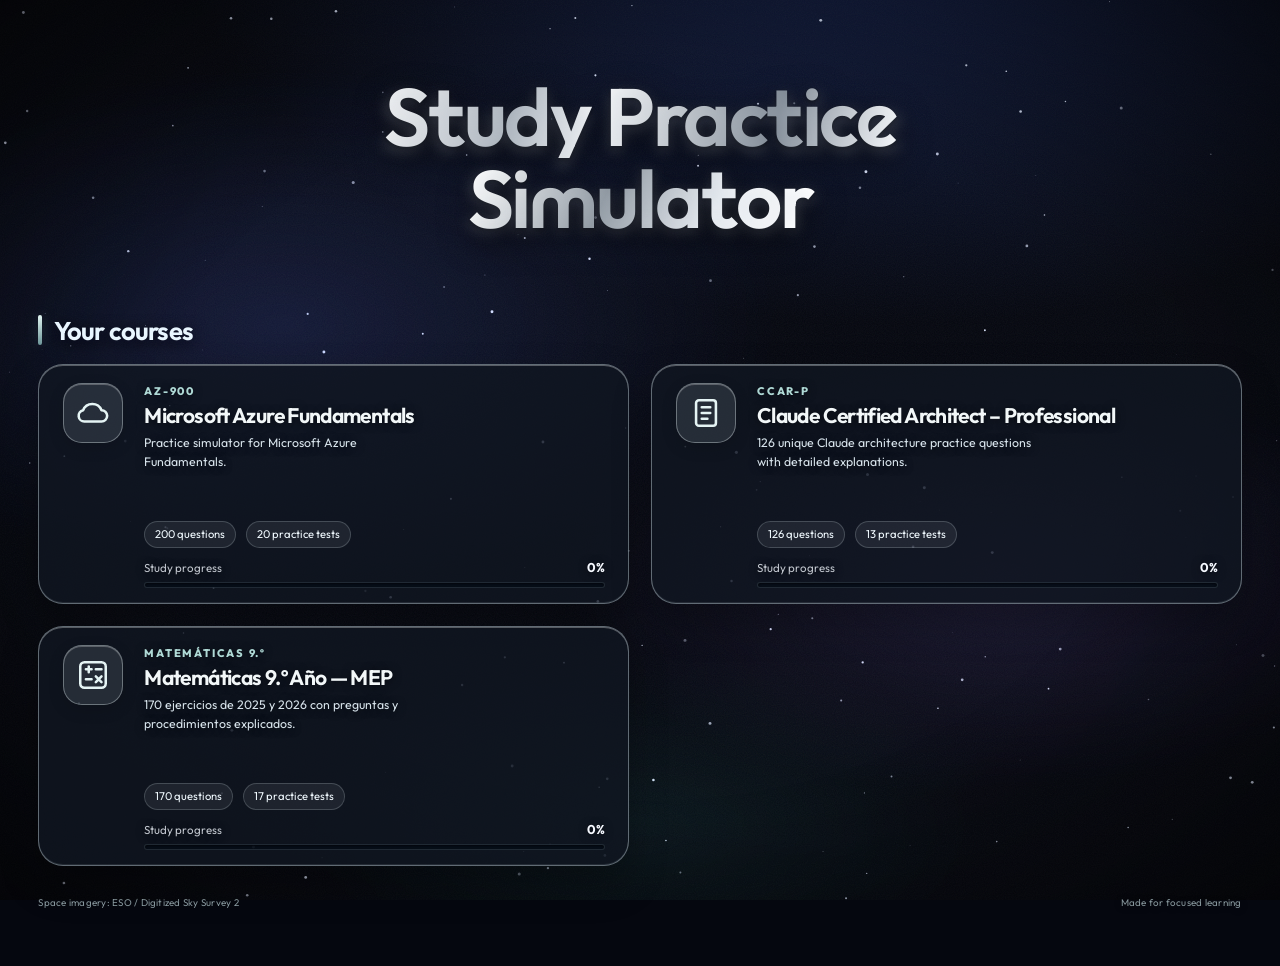
==== commit 4e4ffe57: "fix(ui): upright Outfit hero title including reflections Co-Authored-By: Claude Opus 5.5 <noreply@an" ====
--- a/index.html
+++ b/index.html
@@ -33,7 +33,7 @@
   <link rel="stylesheet" href="./css/sky-motion-v21.css?v=subtle-sky-v22-20261122">
   <link rel="stylesheet" href="./css/sky-motion-v23.css?v=one-pan-v23-20261122">
   <link rel="stylesheet" href="./css/sky-speed-settings-v24.css?v=sky-speed-v24-20261122">
-  <link rel="stylesheet" href="./css/premium-motion-v25.css?v=premium-motion-v26-20261126">
+  <link rel="stylesheet" href="./css/premium-motion-v25.css?v=premium-motion-v27b-20261126">
   <link rel="stylesheet" href="./css/space-v27.css?v=space-v27-20261126">
 </head>
 <body>
@@ -41,7 +41,7 @@
   <div id="app"></div>
   <script src="./js/space-v27.js?v=space-v27-20261126"></script>
   <script src="./js/cosmic-landing.js?v=course-cards-no-arrow-20261113"></script>
-  <script src="./js/premium-motion-v25.js?v=premium-motion-v26-20261126" defer></script>
+  <script src="./js/premium-motion-v25.js?v=premium-motion-v27b-20261126" defer></script>
   <script src="./js/loader.js?v=ccar-feedback-v4-20261126"></script>
 </body>
 </html>
--- a/css/premium-motion-v25.css
+++ b/css/premium-motion-v25.css
@@ -75,3 +75,10 @@
   #app.pm-enter *,#app .option.pm-correct,#app .option.pm-wrong,#app .bar i::after,#app .cosmic-track-fill::after,.pm-ripple{animation:none!important}
   #app .btn:hover:not(:disabled),#app .option:hover:not(:disabled){transform:none}
 }
+
+/* Hero title and its reflection pseudo-elements: upright Outfit. */
+html body #app:not(#pm-a):not(#pm-b) .cosmos-landing h1,
+html body #app:not(#pm-a):not(#pm-b) .cosmos-landing h1 .premium-title-line,
+html body #app:not(#pm-a):not(#pm-b) .cosmos-landing h1 .premium-title-line::before,
+html body #app:not(#pm-a):not(#pm-b) .cosmos-landing h1 .premium-title-line::after{
+  font-family:"Outfit","Segoe UI",system-ui,sans-serif!important;font-style:normal!important;font-weight:600!important}
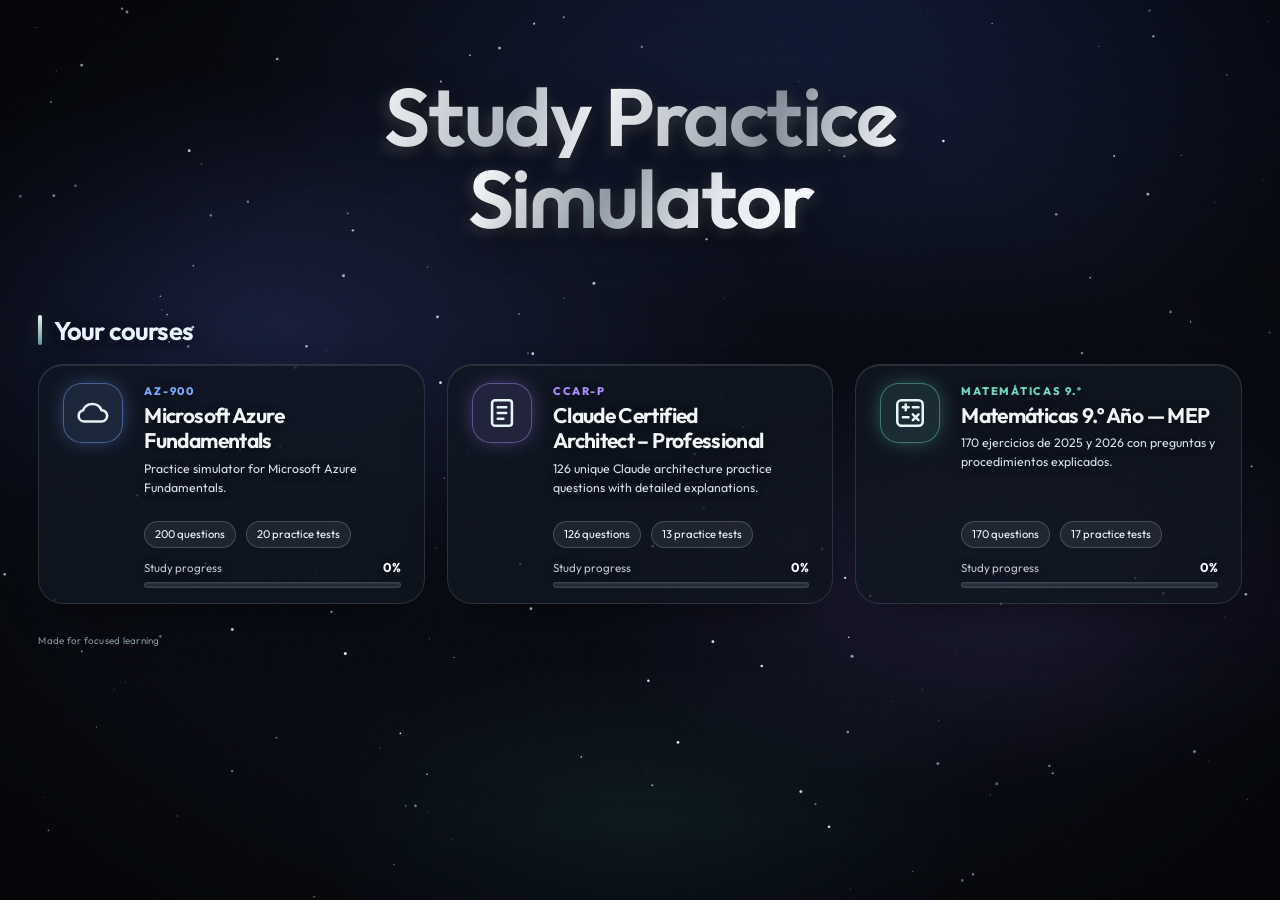
==== commit 1e3d42e1: "feat(ui): refined hierarchy, course hues, grouped nav and single stylesheet (v28) - Primary buttons " ====
--- a/index.html
+++ b/index.html
@@ -9,39 +9,14 @@
   <link rel="preconnect" href="https://fonts.googleapis.com">
   <link rel="preconnect" href="https://fonts.gstatic.com" crossorigin>
   <link href="https://fonts.googleapis.com/css2?family=Outfit:wght@300;400;500;600;700;800&display=swap" rel="stylesheet">
-  <link rel="stylesheet" href="./css/style.css?v=cinematic-v5-20261112">
-  <link rel="stylesheet" href="./css/cosmic.css?v=cinematic-v5-20261112">
-  <link rel="stylesheet" href="./css/cosmic-design.css?v=cinematic-v5-20261112">
-  <link rel="stylesheet" href="./css/cosmic-controls.css?v=cinematic-v5-20261112">
-  <link rel="stylesheet" href="./css/cosmic-fidelity.css?v=cinematic-v5-20261112">
-  <link rel="stylesheet" href="./css/cosmic-v4.css?v=cinematic-v5-20261112">
-  <link rel="stylesheet" href="./css/cosmic-v5.css?v=cinematic-v5-20261112">
-  <link rel="stylesheet" href="./css/cosmic-v6.css?v=cinematic-v6-20261112">
-  <link rel="stylesheet" href="./css/cosmic-v7.css?v=celestial-v7-20261112">
-  <link rel="stylesheet" href="./css/cosmic-v8.css?v=earth-sun-v8-20261112">
-  <link rel="stylesheet" href="./css/cosmic-v9.css?v=graphite-premium-v9-20261112">
-  <link rel="stylesheet" href="./css/cosmic-v10.css?v=solar-depth-earth-drift-v10-20261112">
-  <link rel="stylesheet" href="./css/cosmic-lite.css?v=light-space-v11-20261112">
-  <link rel="stylesheet" href="./css/cosmic-layout-v12.css?v=compact-layout-v12-20261112">
-  <link rel="stylesheet" href="./css/cosmic-reflections-v13.css?v=option-a-chrome-v13-20261112">
-  <link rel="stylesheet" href="./css/premium-controls-v14.css?v=premium-controls-v14-20261122">
-  <link rel="stylesheet" href="./css/dark-frosted-glass-v15.css?v=dark-glass-v15-20261122">
-  <link rel="stylesheet" href="./css/clear-glass-v16.css?v=clear-glass-v16-20261122">
-  <link rel="stylesheet" href="./css/liquid-glass-v17.css?v=liquid-glass-v17-20261122">
-  <link rel="stylesheet" href="./css/course-lightglass-v18.css?v=course-lightglass-v18-20261122">
-  <link rel="stylesheet" href="./css/unified-glass-sky-drift-v19.css?v=visible-pan-v20-20261122">
-  <link rel="stylesheet" href="./css/sky-motion-v21.css?v=subtle-sky-v22-20261122">
-  <link rel="stylesheet" href="./css/sky-motion-v23.css?v=one-pan-v23-20261122">
-  <link rel="stylesheet" href="./css/sky-speed-settings-v24.css?v=sky-speed-v24-20261122">
-  <link rel="stylesheet" href="./css/premium-motion-v25.css?v=premium-motion-v27b-20261126">
-  <link rel="stylesheet" href="./css/space-v27.css?v=space-v27-20261126">
+  <link rel="stylesheet" href="./css/app.css?v=refine-v28-20261126">
 </head>
 <body>
   <a class="skip" href="#main">Skip to content</a>
   <div id="app"></div>
   <script src="./js/space-v27.js?v=space-v27-20261126"></script>
-  <script src="./js/cosmic-landing.js?v=course-cards-no-arrow-20261113"></script>
-  <script src="./js/premium-motion-v25.js?v=premium-motion-v27b-20261126" defer></script>
-  <script src="./js/loader.js?v=ccar-feedback-v4-20261126"></script>
+  <script src="./js/cosmic-landing.js?v=refine-v28-20261126"></script>
+  <script src="./js/premium-motion-v25.js?v=refine-v28-20261126" defer></script>
+  <script src="./js/loader.js?v=refine-v28-20261126"></script>
 </body>
 </html>
--- a/css/app.css
+++ b/css/app.css
@@ -0,0 +1,4561 @@
+/* GENERATED by tools/build-css.js from 27 files. Edit the sources, then rebuild. */
+/* @source ./css/style.css */
+:root{--ink:#edf4fc;--muted:#a6b3c4;--blue:#2589d8;--navy:#080d14;--line:#2b3542;--good:#37c978;--bad:#ff766b;--bg:#090d12;--card:#141b24;--surface:#1b2430;--shadow:0 12px 28px #0008}*{box-sizing:border-box}body{margin:0;background:var(--bg);font:16px/1.5 Inter,Segoe UI,Arial,sans-serif;color:var(--ink)}button,input,select{font:inherit}.skip{position:absolute;left:-999px}.skip:focus{left:1rem;top:1rem;z-index:20;background:var(--card);padding:.5rem}.shell{min-height:100vh;display:grid;grid-template-columns:254px 1fr}.side{background:var(--navy);color:#dbeaff;padding:1.25rem;display:flex;flex-direction:column;gap:1.35rem}.brand{font-weight:800;font-size:1.1rem;color:#fff;letter-spacing:.02em}.brand small,.version{color:#8fb9df}.nav{display:grid;gap:.4rem}.nav button{border:0;background:transparent;color:#c4d6e9;text-align:left;padding:.7rem .8rem;border-radius:8px;cursor:pointer}.nav button:hover,.nav button.active{background:#16436f;color:#fff}.version{margin-top:auto;font-size:.75rem}.content{max-width:1250px;width:100%;padding:2.2rem;margin:auto}h1,h2,h3,p{margin-top:0}.sub,.muted,.stat span,.eyebrow{color:var(--muted)}h1{font-size:2rem;line-height:1.2}.topline{display:flex;justify-content:space-between;gap:1rem;align-items:flex-start}.grid{display:grid;gap:1rem}.stats{grid-template-columns:repeat(4,1fr)}.two{grid-template-columns:1.2fr .8fr}.card{background:var(--card);border:1px solid var(--line);border-radius:14px;padding:1.25rem;box-shadow:var(--shadow)}.stat strong{font-size:1.7rem;display:block}.stat span,.eyebrow{font-size:.8rem;text-transform:uppercase;letter-spacing:.06em}.actions{display:flex;flex-wrap:wrap;gap:.7rem}.btn{border:1px solid var(--blue);background:var(--blue);color:#fff;border-radius:8px;padding:.62rem .9rem;cursor:pointer;font-weight:650}.btn.secondary{background:var(--surface);color:#b7dcff;border-color:#3b5c78}.btn.danger{background:#321818;color:#ffaba5;border-color:#7c3a35}.domain-row{margin:.85rem 0}.domain-row header{display:flex;justify-content:space-between;font-size:.92rem}.bar{height:9px;background:#293340;border-radius:9px;overflow:hidden}.bar i{display:block;height:100%;background:linear-gradient(90deg,#2589d8,#56aceb);border-radius:inherit}.filters{display:grid;grid-template-columns:repeat(2,1fr);gap:1rem}.field label{display:block;font-weight:650;margin-bottom:.3rem}.field select,.field input{width:100%;border:1px solid #415063;border-radius:7px;padding:.55rem;background:var(--surface);color:var(--ink)}.session-head{display:flex;align-items:center;justify-content:space-between;gap:1rem}.question-card{max-width:900px;margin:1.25rem auto}.badge{display:inline-block;background:#153955;color:#a8dbff;padding:.22rem .55rem;border-radius:999px;font-size:.78rem;font-weight:700}.badge.hard{background:#4a2424;color:#ffb4ae}.badge.easy{background:#173a2a;color:#8fdeb1}.question{font-size:1.24rem;line-height:1.45;margin:1rem 0 1.25rem}.option{width:100%;display:flex;gap:.8rem;align-items:flex-start;text-align:left;color:var(--ink);background:var(--surface);border:1px solid #405062;border-radius:10px;padding:.85rem;margin:.6rem 0;cursor:pointer}.option:hover{border-color:var(--blue);background:#1d2d3c}.option.selected{border:2px solid var(--blue);background:#123959}.option.correct{border:2px solid var(--good);background:#123627}.option.wrong{border:2px solid var(--bad);background:#402020}.option input{margin-top:.25rem}.option b{min-width:1.25rem}.feedback{border-left:4px solid var(--good);background:#112d22;padding:1rem;margin-top:1rem}.feedback.bad{border-color:var(--bad);background:#382020}.controls{display:flex;justify-content:space-between;gap:.6rem;margin-top:1.2rem}.controls .right{display:flex;gap:.6rem}.navigator{display:flex;flex-wrap:wrap;gap:.4rem}.navq{width:38px;height:38px;border:1px solid var(--line);border-radius:7px;background:var(--surface);color:var(--ink);cursor:pointer}.navq.answered{background:#173a2a;border-color:#479c67}.navq.marked{outline:2px solid #e7aa4a}.navq.current{background:var(--blue);color:#fff}.modal-back{position:fixed;inset:0;background:#000b;display:grid;place-items:center;padding:1rem;z-index:10}.modal{background:var(--card);border:1px solid var(--line);border-radius:14px;padding:1.4rem;max-width:620px;width:100%;max-height:90vh;overflow:auto}.notice{padding:.7rem .85rem;background:#3a2f15;border:1px solid #7f6728;border-radius:8px;color:#ffe5a6}.review{border-bottom:1px solid var(--line);padding:1rem 0}.review:last-child{border:0}.empty{padding:2rem;text-align:center;color:var(--muted)}:root[data-theme="light"]{--ink:#13233b;--muted:#5c6b82;--blue:#0078d4;--navy:#071b35;--line:#d8e3ef;--good:#087443;--bad:#b42318;--bg:#f5f8fc;--card:#fff;--surface:#fff;--shadow:0 12px 28px #16345a13}:root[data-theme="light"] .option,:root[data-theme="light"] .field select,:root[data-theme="light"] .field input,:root[data-theme="light"] .navq{background:#fff;color:var(--ink)}:root[data-theme="light"] .btn.secondary{background:#fff;color:var(--blue);border-color:var(--blue)}:root[data-theme="light"] .feedback{background:#effbf4}:root[data-theme="light"] .feedback.bad{background:#fff3f2}:root[data-theme="light"] .modal{background:#fff}@media(max-width:780px){.shell{display:block}.side{padding:1rem;flex-direction:row;align-items:center;overflow:auto}.nav{display:flex;gap:.2rem}.nav button{white-space:nowrap}.version{display:none}.content{padding:1.2rem}.stats,.two,.filters{grid-template-columns:1fr}.topline,.session-head{align-items:flex-start;flex-direction:column}.controls{flex-wrap:wrap}.controls .right{width:100%;justify-content:flex-end}}
+.teaching-card{margin:1rem 0;padding:1rem;border:1px solid var(--line);border-radius:10px;background:var(--card);color:var(--ink)}
+.teaching-card h3{margin-bottom:.6rem}.teaching-card pre{white-space:pre-wrap;overflow-wrap:anywhere;font:600 .95rem/1.6 ui-monospace,Consolas,monospace;margin:0}
+.diagram-flow{display:flex;align-items:center;justify-content:center;flex-wrap:wrap;gap:.6rem}.diagram-node{padding:.7rem;border:1px solid var(--line);border-radius:8px;background:var(--surface);flex:1 1 130px;text-align:center;overflow-wrap:anywhere}
+.diagram .relevant{border-color:var(--good);box-shadow:inset 0 -3px var(--good)}.diagram-arrow{color:var(--blue);font-size:1.3rem}.diagram-columns{display:grid;grid-template-columns:repeat(auto-fit,minmax(min(100%,210px),1fr));gap:1rem}
+.diagram h4{margin:.3rem 0 .8rem}.diagram p{margin:.8rem 0 0;color:var(--muted)}.diagram-region{border:1px dashed var(--blue);padding:1rem;border-radius:10px}.diagram-region>.diagram-flow{margin-top:.8rem}
+.diagram-table{border-collapse:collapse;width:100%;font-size:.88rem;table-layout:fixed}.diagram-table caption{caption-side:bottom;padding-top:.7rem;color:var(--muted);text-align:left}.diagram-table th,.diagram-table td{border:1px solid var(--line);padding:.6rem;overflow-wrap:anywhere}.diagram-table th:first-child{width:35%}
+.feedback li{margin:.85rem 0}.feedback li b{display:inline-block;margin-bottom:.25rem}.option:disabled{opacity:1}
+@media(max-width:520px){.diagram-table th,.diagram-table td{padding:.35rem;font-size:.8rem}}
+
+/* Mathematical diagrams use the existing theme variables. */
+.math-svg{display:block;width:100%;max-width:560px;height:auto;margin:.4rem auto;color:var(--ink);overflow:visible}
+.math-axis,.math-shape{stroke:var(--ink);stroke-width:2;fill:none}
+.math-grid{stroke:var(--line);stroke-width:1;fill:none}
+.math-guide{stroke:var(--blue);stroke-width:2;stroke-dasharray:5 4;fill:none}
+.math-curve{stroke:var(--blue);stroke-width:3;fill:none}
+.math-point{fill:var(--blue);stroke:var(--ink);stroke-width:1}
+.math-label{fill:var(--ink);font:13px Segoe UI,Arial,sans-serif}
+.math-bar{fill:var(--blue);fill-opacity:.38;stroke:var(--ink);stroke-width:1.2}
+.math-items{display:flex;flex-wrap:wrap;justify-content:center;gap:1.5rem}.math-items section{text-align:center}.math-token{color:var(--blue);font-size:2rem}
+.math-diagram .diagram-table-wrap{overflow-x:auto}
+.feedback p,.question{white-space:pre-line}
+:root[lang="es"] .brand small{display:block;margin-top:.35rem;font-weight:500}
+.landing{max-width:1040px;min-height:100vh;padding:clamp(2rem,8vw,6rem) 1.25rem;margin:auto}.landing-hero{max-width:680px;margin-bottom:2rem}.landing h1{font-size:clamp(2rem,5vw,3.4rem)}.course-grid{display:grid;grid-template-columns:repeat(2,minmax(0,1fr));gap:1rem}.course-card{background:var(--card);border:1px solid var(--line);border-radius:16px;padding:1.5rem;box-shadow:var(--shadow);display:flex;flex-direction:column;align-items:flex-start}.course-card h2{font-size:1.35rem;margin-bottom:.45rem}.course-facts{display:flex;gap:.6rem;flex-wrap:wrap;margin:1rem 0 .7rem}.course-facts span{background:var(--surface);border:1px solid var(--line);border-radius:999px;padding:.28rem .55rem;font-size:.86rem}.course-progress{color:var(--muted);min-height:2.8rem;margin:.25rem 0 1.2rem}.course-card .btn{margin-top:auto}.settings-section{margin-bottom:1rem}.settings-section h2{font-size:1.15rem;margin-bottom:.35rem}.theme-choice{display:flex;gap:.7rem}.nav button:focus-visible,.btn:focus-visible,.option:focus-visible,.navq:focus-visible{outline:3px solid #8fcaff;outline-offset:2px}@media(max-width:700px){.course-grid{grid-template-columns:1fr}.landing{padding:2rem 1rem}}
+
+/* @source ./css/cosmic.css */
+/* Cosmic Study Simulator — progressive enhancement, dark theme only. */
+#cosmic-scene{position:fixed;inset:0;z-index:0;overflow:hidden;pointer-events:none;background:radial-gradient(ellipse at 22% 38%,#10274c 0,transparent 45%),radial-gradient(ellipse at 82% 70%,#46211b 0,transparent 43%),#040915;contain:paint}
+#cosmic-scene canvas{position:absolute;inset:0;width:100%;height:100%}
+#cosmic-scene .cosmic-mist{position:absolute;inset:-15%;background:radial-gradient(ellipse at 27% 33%,#1664b53d,transparent 38%),radial-gradient(ellipse at 72% 57%,#732e9a28,transparent 34%),radial-gradient(ellipse at 91% 77%,#e46c1520,transparent 30%);filter:blur(52px)}
+#cosmic-scene .cosmic-body{position:absolute;will-change:transform;transform:translate3d(0,0,0);border-radius:50%;aspect-ratio:1;overflow:visible}
+#cosmic-scene .cosmic-body::before{content:'';position:absolute;inset:-26%;border-radius:50%;z-index:-1}
+#cosmic-scene .cosmic-body img{border-radius:50%;display:block;width:100%;height:100%;object-fit:contain;mix-blend-mode:screen;filter:contrast(1.07);opacity:.94}
+#cosmic-scene .cosmic-moon{background:radial-gradient(circle at 38% 35%,#ccdbe8 0%,#7486a0 45%,#233b59 76%,#0a1630 100%);left:clamp(-195px,-11vw,-65px);top:clamp(-125px,-10vw,-55px);width:clamp(350px,36vw,640px);filter:drop-shadow(0 0 25px #8bc7ff48)}
+#cosmic-scene .cosmic-moon::before{background:radial-gradient(circle,#81b7fa37 34%,#4285d41e 51%,transparent 73%);filter:blur(22px)}
+#cosmic-scene .cosmic-sun{background:radial-gradient(circle at 38% 36%,#fff0ac,#ffd36b 36%,#ff922c 66%,#a62f12 93%);right:clamp(-210px,-13vw,-75px);bottom:clamp(-260px,-21vw,-100px);width:clamp(440px,44vw,760px);filter:drop-shadow(0 0 28px #ff9b3855)}
+#cosmic-scene .cosmic-sun::before{background:radial-gradient(circle,#ffba5c70 15%,#f77b2240 40%,transparent 74%);filter:blur(38px)}
+#cosmic-scene .cosmic-sun img{filter:contrast(1.16) saturate(1.2);opacity:.94}
+#cosmic-scene .cosmic-vignette{position:absolute;inset:0;background:linear-gradient(90deg,#050b1a1c,transparent 40%,#050b1a1e),radial-gradient(ellipse at 50% 46%,#040918cb 0%,#0409188a 28%,transparent 69%)}
+body[data-cosmic-view]{background:#040915}
+body[data-cosmic-view] #app{position:relative;z-index:1}
+body[data-cosmic-view] .skip{z-index:15}
+body[data-cosmic-view="landing"] .landing{max-width:1180px;min-height:100vh;padding:clamp(20px,3vw,40px) 24px 60px;display:flex;flex-direction:column;justify-content:flex-start}
+.cosmic-header{display:none}
+body[data-cosmic-view="landing"] .cosmic-header{display:flex;align-items:center;justify-content:space-between;gap:12px;padding:16px 24px;border:1px solid #7f9bb858;background:#0b1529bc;box-shadow:inset 0 1px #ffffff26,0 12px 40px #0003;border-radius:20px;backdrop-filter:blur(20px);-webkit-backdrop-filter:blur(20px)}
+.cosmic-brand{font-size:1.02rem;font-weight:800;letter-spacing:-.02em;color:#eef7ff;display:flex;align-items:center;gap:12px}
+.cosmic-brand-symbol{font-size:1.5rem;color:#7cdaff}
+.cosmic-brand-sub{color:#b3c8e7;font-size:.78rem}
+body[data-cosmic-view="landing"] .landing-hero{max-width:830px;margin:clamp(70px,10vh,130px) auto 40px;text-align:center}
+body[data-cosmic-view="landing"] .landing-hero .eyebrow{color:#85c9fb;font-weight:800;letter-spacing:.19em}
+body[data-cosmic-view="landing"] .landing-hero h1{font-size:clamp(2.6rem,6vw,5.3rem);line-height:1.07;letter-spacing:-.055em;margin:12px 0 20px;font-weight:800;color:#f3f7ff;text-shadow:0 3px 25px #030714}
+body[data-cosmic-view="landing"] .landing-hero h1 em{display:block;font-style:normal;background:linear-gradient(90deg,#cbb0ff 5%,#8c9fff 45%,#69d7fb 95%);background-clip:text;-webkit-background-clip:text;color:transparent}
+body[data-cosmic-view="landing"] .landing-hero .sub{font-size:clamp(1rem,1.8vw,1.22rem);color:#d2def2}
+body[data-cosmic-view="landing"] .course-grid{gap:24px;max-width:1080px;width:100%;margin:0 auto}
+body[data-cosmic-view="landing"] .course-card{position:relative;min-height:230px;border:1px solid #77bdf579;border-radius:24px;background:linear-gradient(120deg,#132e4ddd,#091629dc);backdrop-filter:blur(18px);-webkit-backdrop-filter:blur(18px);box-shadow:0 17px 48px #0008,inset 0 1px #ffffff19;padding:30px;overflow:hidden;transition:transform .35s cubic-bezier(.2,.8,.2,1),border-color .25s,box-shadow .35s}
+body[data-cosmic-view="landing"] .course-card:nth-child(2){border-color:#a68bf285;background:linear-gradient(120deg,#29234dda,#12152bdf)}
+body[data-cosmic-view="landing"] .course-card:hover,body[data-cosmic-view="landing"] .course-card:focus-within{transform:translateY(-7px);border-color:#a7e4ff;box-shadow:0 24px 70px #000a,0 0 35px #2c9bea38,inset 0 1px #ffffff35}
+body[data-cosmic-view="landing"] .course-card:nth-child(2):hover,body[data-cosmic-view="landing"] .course-card:nth-child(2):focus-within{border-color:#d7bcff;box-shadow:0 24px 70px #000a,0 0 35px #ab71ed35}
+body[data-cosmic-view="landing"] .course-card::after{content:'';position:absolute;inset:auto -20% -65% 25%;height:220px;border-radius:50%;background:radial-gradient(ellipse,#2f99e12c,transparent 72%);pointer-events:none}
+body[data-cosmic-view="landing"] .course-card:nth-child(2)::after{background:radial-gradient(ellipse,#a469ef2f,transparent 72%)}
+body[data-cosmic-view="landing"] .course-card h2{font-size:1.55rem;color:#f4f7ff;letter-spacing:-.025em;margin-top:9px}
+body[data-cosmic-view="landing"] .course-card .eyebrow{color:#7ddafa}
+body[data-cosmic-view="landing"] .course-card:nth-child(2) .eyebrow{color:#c5a7fa}
+body[data-cosmic-view="landing"] .course-card .sub,body[data-cosmic-view="landing"] .course-progress{color:#cedaee}
+body[data-cosmic-view="landing"] .course-facts span{background:#ffffff13;border-color:#ffffff27;color:#ecf4ff}
+body[data-cosmic-view="landing"] .course-card .btn{position:relative;z-index:1;background:linear-gradient(105deg,#1775c4,#6854d4);border:1px solid #91c9fc;border-radius:12px;box-shadow:0 5px 20px #295fea35;transition:transform .2s,box-shadow .2s}
+body[data-cosmic-view="landing"] .course-card .btn:hover{transform:translateY(-2px);box-shadow:0 7px 30px #6c81ff70}
+body[data-cosmic-view="landing"] .course-card:nth-child(2) .btn{background:linear-gradient(105deg,#5748b0,#9657bc);border-color:#c9a2fe}
+body[data-cosmic-view="course"] .side,body[data-cosmic-view="session"] .side{background:#070f22e8;backdrop-filter:blur(18px)}
+body[data-cosmic-view="course"] .card,body[data-cosmic-view="session"] .card{background:#111b2fdd;border-color:#5c719255;backdrop-filter:blur(18px);-webkit-backdrop-filter:blur(18px)}
+body[data-cosmic-view="course"] .content,body[data-cosmic-view="session"] .content{color:#edf4fc}
+body[data-cosmic-view="session"] #cosmic-scene{filter:brightness(.35) saturate(.58)}
+body[data-cosmic-view="session"] .question-card{background:#101828f4;box-shadow:0 18px 60px #0009}
+body[data-cosmic-view="session"] .option{background:#192438eb}
+body[data-cosmic-view="session"] .option:hover{background:#223451}
+.cosmic-effects-toggle{position:fixed;z-index:12;right:20px;bottom:18px;background:#08172bcc;border:1px solid #9ec9ed70;border-radius:99px;padding:9px 13px;color:#d9ebff;font:600 .78rem/1.2 system-ui;backdrop-filter:blur(14px);cursor:pointer}
+.cosmic-effects-toggle:hover{border-color:#b8e7ff;background:#1d3152}
+.cosmic-effects-toggle:focus-visible{outline:3px solid #9ad7ff;outline-offset:3px}
+body[data-cosmic-effect="off"] #cosmic-scene{display:none}
+body[data-cosmic-effect="off"]{background:#080d14}
+body[data-cosmic-effect="reduced"] #cosmic-scene .cosmic-body{will-change:auto}
+:root[data-theme="light"] #cosmic-scene{display:none}
+:root[data-theme="light"] body[data-cosmic-view]{background:var(--bg)}
+:root[data-theme="light"] body[data-cosmic-view="landing"] .landing-hero h1{color:#13233b;text-shadow:none}
+:root[data-theme="light"] body[data-cosmic-view="landing"] .landing-hero .sub{color:#5c6b82}
+:root[data-theme="light"] body[data-cosmic-view="landing"] .course-card{background:#fff;border-color:#d8e3ef;box-shadow:0 12px 28px #16345a13}
+:root[data-theme="light"] body[data-cosmic-view="landing"] .course-card h2{color:#13233b}
+:root[data-theme="light"] body[data-cosmic-view="landing"] .course-card .sub,:root[data-theme="light"] body[data-cosmic-view="landing"] .course-progress{color:#5c6b82}
+:root[data-theme="light"] body[data-cosmic-view="landing"] .course-facts span{background:#f2f6fa;border-color:#d8e3ef;color:#13233b}
+:root[data-theme="light"] body[data-cosmic-view="landing"] .cosmic-header{background:#f8fbff;border-color:#d8e3ef}
+:root[data-theme="light"] .cosmic-brand{color:#13233b}
+:root[data-theme="light"] body[data-cosmic-view="course"] .card,:root[data-theme="light"] body[data-cosmic-view="session"] .card{background:#fff;border-color:#d8e3ef}
+:root[data-theme="light"] body[data-cosmic-view="course"] .content,:root[data-theme="light"] body[data-cosmic-view="session"] .content{color:#13233b}
+@media(max-width:780px){body[data-cosmic-view="landing"] .landing{padding:15px 16px 80px}body[data-cosmic-view="landing"] .landing-hero{margin:78px auto 30px}body[data-cosmic-view="landing"] .course-card{min-height:0;padding:24px}#cosmic-scene .cosmic-moon{left:-155px;top:-110px;width:355px;opacity:.63}#cosmic-scene .cosmic-sun{right:-165px;bottom:-120px;width:440px;opacity:.55}.cosmic-header{padding:13px 17px!important}.cosmic-brand-sub{display:none}}
+@media(prefers-reduced-motion:reduce){body[data-cosmic-view="landing"] .course-card,body[data-cosmic-view="landing"] .course-card .btn{transition:none!important}body[data-cosmic-view="landing"] .course-card:hover{transform:none}}
+
+/* CINEMATIC V3 — photographic celestial discs, restrained premium UI. */
+#cosmic-scene{
+ background:
+ radial-gradient(ellipse at 13% 28%,#163968 0%,transparent 35%),
+ radial-gradient(ellipse at 80% 85%,#4c2430 0%,transparent 37%),
+ radial-gradient(ellipse at 64% 12%,#121b4b 0%,transparent 46%),
+ #030813;
+}
+#cosmic-scene .cosmic-mist{background:
+ radial-gradient(ellipse at 16% 31%,#0c72b138,transparent 38%),
+ radial-gradient(ellipse at 68% 26%,#532f9a35,transparent 37%),
+ radial-gradient(ellipse at 95% 85%,#ff8e311e,transparent 41%);
+ filter:blur(44px);}
+#cosmic-scene .cosmic-moon{
+ left:clamp(-220px,-12vw,-95px);top:clamp(-205px,-11vw,-65px);
+ width:clamp(420px,42vw,780px);height:auto;aspect-ratio:1;
+ background:radial-gradient(circle at 38% 34%,#d2dbe6,#7a93af 44%,#304e72 76%,#07152d);
+ box-shadow:inset -32px -18px 55px #061c46a8,0 0 90px #46a4ff45;
+ filter:drop-shadow(0 0 46px #6cabec4a);
+}
+#cosmic-scene .cosmic-moon::before{
+ inset:-36%;background:radial-gradient(circle,#8cb9f22e 19%,#3b87e421 43%,transparent 69%);filter:blur(25px);
+}
+#cosmic-scene .cosmic-moon img{
+ width:100%;height:100%;border-radius:50%;object-fit:cover;
+ transform:scale(1.16);
+ opacity:0;transition:opacity 1.4s ease;
+ mix-blend-mode:luminosity;
+ -webkit-mask-image:radial-gradient(circle,#000 0%,#000 59%,transparent 71%);
+ mask-image:radial-gradient(circle,#000 0%,#000 59%,transparent 71%);
+ filter:contrast(1.15) brightness(.95) saturate(.6);
+}
+#cosmic-scene .cosmic-moon.is-loaded img{opacity:.96}
+#cosmic-scene .cosmic-moon::after{
+ content:'';position:absolute;inset:0;border-radius:50%;
+ background:radial-gradient(circle at 29% 26%,#f7f9ff2e,transparent 40%),
+ linear-gradient(120deg,transparent 41%,#07152d20 62%,#020a1d97 90%);
+ pointer-events:none;
+}
+#cosmic-scene .cosmic-sun{
+ right:clamp(-290px,-17vw,-110px);bottom:clamp(-310px,-21vw,-110px);
+ width:clamp(500px,48vw,880px);height:auto;aspect-ratio:1;
+ background:radial-gradient(circle at 34% 29%,#fff0b2 0%,#ffd56a 32%,#ef861c 60%,#9a2812 95%);
+ filter:drop-shadow(0 0 60px #ff8c3184);
+ box-shadow:0 0 35px #ffa9437a,0 0 110px #f2763270,inset -30px -34px 50px #9b2a12a8;
+}
+#cosmic-scene .cosmic-sun::before{
+ inset:-54%;background:radial-gradient(circle,#ffd78070 8%,#ff923a36 29%,#bc5b201a 44%,transparent 66%);
+ filter:blur(45px);
+}
+#cosmic-scene .cosmic-sun img{
+ width:100%;height:100%;object-fit:cover;border-radius:50%;
+ opacity:0;transition:opacity 1.5s ease;transform:scale(1.18);
+ mix-blend-mode:screen;
+ -webkit-mask-image:radial-gradient(circle,#000 0%,#000 53%,transparent 69%);
+ mask-image:radial-gradient(circle,#000 0%,#000 53%,transparent 69%);
+ filter:contrast(1.25) saturate(1.4) brightness(.87);
+}
+#cosmic-scene .cosmic-sun.is-loaded img{opacity:.97}
+#cosmic-scene .cosmic-sun::after{
+ content:'';position:absolute;inset:-8%;border-radius:50%;
+ background:conic-gradient(from 30deg,#ff8b1700 0deg,#fdd47508 27deg,#ff7b0d21 44deg,#ffac1a03 65deg,#fbd67a18 107deg,#ff8b1700 139deg,#fdd47512 175deg,#ff8b1700 210deg,#ffed8e0b 267deg,#ff8b1700 360deg);
+ filter:blur(15px);mix-blend-mode:screen;pointer-events:none;
+}
+#cosmic-scene .cosmic-vignette{
+ background:
+ linear-gradient(90deg,#050c1a24,transparent 27%,#05081627),
+ radial-gradient(ellipse at 50% 36%,#020612ea 0%,#020612bf 23%,#02061285 40%,transparent 77%);
+ pointer-events:none;
+}
+body[data-cosmic-view="landing"] .landing{
+ padding:26px clamp(20px,5vw,70px) 48px;max-width:1490px;min-height:100vh;
+ gap:0;isolation:isolate;justify-content:flex-start;
+}
+body[data-cosmic-view="landing"] .cosmic-header{
+ width:100%;max-width:1340px;margin:0 auto;min-height:70px;
+ padding:17px 26px;background:linear-gradient(115deg,#152847e0,#0e142de2 65%,#17182cdb);
+ border:1px solid #8db4db69;border-radius:19px;
+ box-shadow:0 16px 48px #0008,inset 0 1px #ffffff35;
+}
+body[data-cosmic-view="landing"] .cosmic-header .cosmic-brand{font-size:1.12rem;letter-spacing:-.025em}
+body[data-cosmic-view="landing"] .cosmic-header .cosmic-brand-symbol{color:#88daff;font-size:1.7rem;text-shadow:0 0 18px #64c8fc9b}
+body[data-cosmic-view="landing"] .cosmic-header .cosmic-brand-sub{
+ font-size:.69rem;letter-spacing:.15em;color:#d3dcf3;text-transform:uppercase;
+ border:1px solid #6c95bf75;border-radius:99px;padding:7px 12px;background:#ffffff09;
+}
+body[data-cosmic-view="landing"] .landing-hero{
+ margin:clamp(70px,9vh,110px) auto 39px;max-width:1000px;
+}
+body[data-cosmic-view="landing"] .landing-hero .eyebrow{
+ color:#76d7fe;font-size:.78rem;letter-spacing:.27em;text-transform:uppercase;
+ text-shadow:0 0 18px #239fe782;margin-bottom:10px;
+}
+body[data-cosmic-view="landing"] .landing-hero h1{
+ font-weight:850;letter-spacing:-.065em;
+ font-size:clamp(3.15rem,6.4vw,6.1rem);line-height:1.03;margin-bottom:18px;
+ text-shadow:0 5px 36px #01040d9c;
+}
+body[data-cosmic-view="landing"] .landing-hero h1 em{
+ font-style:normal;background:linear-gradient(97deg,#d4a7ff 8%,#afa5ff 31%,#89b1ff 56%,#4bc8fc 100%);
+ -webkit-background-clip:text;background-clip:text;
+ color:transparent;filter:drop-shadow(0 0 18px #576cff3a);
+}
+body[data-cosmic-view="landing"] .landing-hero .sub{
+ font-size:clamp(1.05rem,1.6vw,1.22rem);color:#d2daec;text-shadow:0 2px 20px #030716;
+}
+body[data-cosmic-view="landing"] .course-grid{width:100%;max-width:1160px;margin:0 auto;gap:26px;grid-template-columns:repeat(2,minmax(0,1fr))}
+body[data-cosmic-view="landing"] .course-card{
+ min-height:258px;position:relative;overflow:hidden;
+ border-radius:24px;padding:28px 30px 24px;gap:0;
+ background:linear-gradient(115deg,#18345deb 0%,#101a37e9 57%,#16234ee8 100%);
+ border:1px solid #58bce0b8;box-shadow:inset 0 1px #c7effe45,0 19px 45px #0009,0 0 28px #217db42a;
+ transition:transform .45s cubic-bezier(.2,.8,.1,1),box-shadow .45s,border-color .45s;
+}
+body[data-cosmic-view="landing"] .course-card:nth-child(2){
+ background:linear-gradient(120deg,#25284fe7,#211b3ee8 60%,#422340e5);
+ border-color:#a992e5af;box-shadow:inset 0 1px #d4bfff38,0 19px 45px #0009,0 0 29px #8e66d12b;
+}
+body[data-cosmic-view="landing"] .course-card:hover{
+ transform:translate3d(0,-7px,0);border-color:#87e1ff;
+ box-shadow:inset 0 1px #efffff5c,0 25px 60px #000b,0 0 44px #55bbec44;
+}
+body[data-cosmic-view="landing"] .course-card:nth-child(2):hover{
+ border-color:#d9b8ff;box-shadow:inset 0 1px #fff8ff61,0 25px 60px #000b,0 0 44px #ac7af34a;
+}
+body[data-cosmic-view="landing"] .course-card::before{
+ content:'';position:absolute;inset:0;background:
+ radial-gradient(ellipse at 100% 100%,#3e9ef336,transparent 46%),
+ linear-gradient(145deg,#ffffff0d 0%,transparent 48%);
+ pointer-events:none;
+}
+body[data-cosmic-view="landing"] .course-card:nth-child(2)::before{
+ background:radial-gradient(ellipse at 100% 100%,#ab6beb36,transparent 48%),linear-gradient(145deg,#ffffff10 0%,transparent 49%);
+}
+body[data-cosmic-view="landing"] .course-card::after{
+ height:140px;inset:auto -10% -66px 30%;
+ background:radial-gradient(ellipse,#39b2ff23,transparent 70%);
+ filter:blur(13px);
+}
+body[data-cosmic-view="landing"] .course-card:nth-child(2)::after{
+ background:radial-gradient(ellipse,#bd73ff29,transparent 70%);
+}
+body[data-cosmic-view="landing"] .course-icon{
+ display:grid;place-items:center;width:56px;height:56px;border:1px solid #4fb4eab8;
+ border-radius:17px;box-shadow:inset 0 1px #c2f0ff56,0 0 21px #308cde4e;
+ background:linear-gradient(145deg,#20537a,#10223e);margin-bottom:17px;
+ color:#75d8ff;font-size:1.75rem;font-weight:900;font-family:system-ui;
+}
+body[data-cosmic-view="landing"] .course-card:nth-child(2) .course-icon{
+ color:#d0b9ff;background:linear-gradient(145deg,#4f3985,#251943);
+ border-color:#b492e5a8;box-shadow:inset 0 1px #f0dfff54,0 0 21px #a071e948;
+}
+body[data-cosmic-view="landing"] .course-card .eyebrow{font-size:.7rem;letter-spacing:.14em;color:#8ce1ff}
+body[data-cosmic-view="landing"] .course-card h2{font-size:1.57rem;margin:4px 0 5px;letter-spacing:-.025em}
+body[data-cosmic-view="landing"] .course-card .sub{
+ font-size:.91rem;line-height:1.45;margin-bottom:4px;color:#c9d6e7;
+}
+body[data-cosmic-view="landing"] .course-facts{margin:13px 0 7px;gap:8px}
+body[data-cosmic-view="landing"] .course-facts span{
+ font-size:.76rem;padding:5px 10px;background:#dff5ff0c;border-color:#bce6ff2d;
+}
+body[data-cosmic-view="landing"] .course-card .course-progress{font-size:.83rem;color:#b9cde8;margin:3px 0 15px;min-height:0}
+body[data-cosmic-view="landing"] .course-card .btn{
+ width:fit-content;padding:10px 18px;border-radius:11px;
+ font-size:.88rem;box-shadow:0 8px 25px #4483ff3d;
+}
+body[data-cosmic-view="landing"] .course-card:nth-child(2) .btn{
+ box-shadow:0 8px 25px #a474e63e;
+}
+body[data-cosmic-view="landing"] .cosmic-overview{
+ max-width:1160px;width:100%;margin:31px auto 0;
+ padding:23px 30px;display:grid;grid-template-columns:1fr 2.2fr;gap:30px;align-items:center;
+ background:linear-gradient(115deg,#12213add,#16182ede,#302338a8);
+ border:1px solid #a4b7d36b;border-radius:22px;
+ backdrop-filter:blur(18px);-webkit-backdrop-filter:blur(18px);
+ box-shadow:0 17px 44px #0008,inset 0 1px #ffffff24;
+}
+.cosmic-overview .cosmic-overview-head{
+ display:flex;flex-direction:column;gap:4px;min-width:0;
+}
+.cosmic-overview .cosmic-overview-eyebrow{
+ color:#92b6d7;font-size:.7rem;text-transform:uppercase;letter-spacing:.16em;font-weight:750;
+}
+.cosmic-overview .cosmic-overview-head strong{
+ color:#f5f8ff;font-size:1.75rem;line-height:1.2;font-weight:800;letter-spacing:-.035em;
+}
+.cosmic-overview .cosmic-overview-head small{color:#afc4dc;font-size:.8rem}
+.cosmic-overview .cosmic-overview-tracks{display:grid;gap:11px}
+.cosmic-overview .cosmic-track-head{display:flex;justify-content:space-between;gap:12px;color:#e3efff;font-size:.86rem}
+.cosmic-overview .cosmic-track-head strong{color:#b3dcff;font-size:.82rem}
+.cosmic-overview .cosmic-track{height:9px;margin-top:5px;border-radius:12px;overflow:hidden;background:#051121c2;border:1px solid #95b9e12a}
+.cosmic-overview .cosmic-track-fill{height:100%;background:linear-gradient(90deg,#237ecc,#71d8ff);border-radius:inherit;box-shadow:0 0 13px #54bbff99;min-width:0}
+.cosmic-overview .cosmic-progress-row:nth-child(2) .cosmic-track-fill{background:linear-gradient(90deg,#7255d5,#c78bff);box-shadow:0 0 13px #b68aff8b}
+body[data-cosmic-view="course"] .content{padding:2.2rem}
+body[data-cosmic-view="course"] .card{box-shadow:0 16px 36px #0008,inset 0 1px #ffffff12}
+body[data-cosmic-view="course"] .side{border-right:1px solid #93b8de25}
+body[data-cosmic-view="course"] .stat strong{color:#f6f9ff}
+body[data-cosmic-view="session"] #cosmic-scene{filter:brightness(.34) saturate(.55)}
+body[data-cosmic-view="session"] .question-card{background:#101928f5}
+body[data-cosmic-view="landing"] .landing{color:#edf4fc}
+:root[data-theme="light"] body[data-cosmic-view="landing"] .landing{color:#13233b}
+:root[data-theme="light"] body[data-cosmic-view="landing"] .cosmic-overview{background:#fff;border-color:#d8e3ef;box-shadow:var(--shadow)}
+:root[data-theme="light"] .cosmic-overview .cosmic-overview-head strong,:root[data-theme="light"] .cosmic-overview .cosmic-track-head{color:#13233b}
+:root[data-theme="light"] .cosmic-overview .cosmic-overview-eyebrow,:root[data-theme="light"] .cosmic-overview .cosmic-overview-head small{color:#5c6b82}
+:root[data-theme="light"] .cosmic-overview .cosmic-track{background:#e9eef5}
+:root[data-theme="light"] body[data-cosmic-view="landing"] .course-icon{background:#e5f5ff}
+:root[data-theme="light"] body[data-cosmic-view="landing"] .course-card:nth-child(2) .course-icon{background:#f0e9ff}
+@media(min-width:1600px){#cosmic-scene .cosmic-moon{left:-150px;top:-150px}#cosmic-scene .cosmic-sun{right:-180px;bottom:-240px}}
+@media(max-width:960px){
+ #cosmic-scene .cosmic-moon{left:-185px;top:-100px;width:min(580px,65vw)}
+ #cosmic-scene .cosmic-sun{right:-195px;bottom:-185px;width:min(590px,68vw)}
+ body[data-cosmic-view="landing"] .landing-hero{margin:90px auto 45px}
+ body[data-cosmic-view="landing"] .course-grid{gap:16px}
+ body[data-cosmic-view="landing"] .course-card{padding:25px}
+}
+@media(max-width:700px){
+ body[data-cosmic-view="landing"] .landing{padding:14px 15px 90px}
+ body[data-cosmic-view="landing"] .cosmic-header{min-height:58px;padding:12px 17px}
+ body[data-cosmic-view="landing"] .cosmic-header .cosmic-brand{font-size:.89rem}
+ body[data-cosmic-view="landing"] .cosmic-header .cosmic-brand-sub{display:none}
+ body[data-cosmic-view="landing"] .landing-hero{margin:74px auto 32px;max-width:530px}
+ body[data-cosmic-view="landing"] .landing-hero h1{font-size:clamp(2.6rem,10vw,4.2rem)}
+ body[data-cosmic-view="landing"] .course-grid{grid-template-columns:1fr}
+ body[data-cosmic-view="landing"] .course-card{padding:21px 24px;min-height:0}
+ body[data-cosmic-view="landing"] .course-icon{width:49px;height:49px;margin-bottom:10px}
+ body[data-cosmic-view="landing"] .course-card h2{font-size:1.3rem}
+ body[data-cosmic-view="landing"] .cosmic-overview{grid-template-columns:1fr;margin-top:18px;gap:18px;padding:21px 23px}
+ #cosmic-scene .cosmic-moon{width:390px;left:-210px;top:-140px;opacity:.7}
+ #cosmic-scene .cosmic-sun{width:460px;right:-250px;bottom:-130px;opacity:.7}
+ #cosmic-scene .cosmic-vignette{background:radial-gradient(ellipse at 50% 32%,#020612db 0%,#020612be 43%,transparent 82%)}
+}
+
+/* WebGL mounts only after the NASA lunar texture or its alternate finishes loading. */
+#cosmic-scene .cosmic-webgl-layer{position:absolute;inset:0;width:100%;height:100%;z-index:3;opacity:0;pointer-events:none;transition:opacity:1.1s ease;display:block}
+#cosmic-scene .cosmic-vignette{z-index:1}
+body.cosmic-3d-ready #cosmic-scene .cosmic-moon,body.cosmic-3d-ready #cosmic-scene .cosmic-sun{opacity:0;transition:opacity:1.1s ease}
+body[data-cosmic-effect="reduced"] #cosmic-scene .cosmic-webgl-layer,body[data-cosmic-effect="off"] #cosmic-scene .cosmic-webgl-layer{display:none}
+:root[data-theme="light"] #cosmic-scene .cosmic-webgl-layer{display:none}
+
+.cosmic-theme-switch{border:1px solid #789fcb77;background:#ffffff0a;color:#e8f5ff;border-radius:99px;padding:8px 14px;font:600 .78rem/1.3 system-ui;cursor:pointer;transition:background .2s,border-color .2s}
+.cosmic-theme-switch:hover{background:#8cbcff26;border-color:#aad6ff}
+.cosmic-theme-switch:focus-visible{outline:3px solid #87d4ff;outline-offset:3px}
+:root[data-theme="light"] .cosmic-theme-switch{color:#1b3c66;background:#ebf3fb}
+@media(max-width:700px){.cosmic-theme-switch{font-size:.69rem;padding:8px 10px;white-space:nowrap}}
+
+/* @source ./css/cosmic-design.css */
+/* Study Practice Simulator · Cinematic Night · 2026.
+   Layered on existing CSS; original course content and theme remain supported. */
+:root { --cosmos-blue:#153960; --cosmos-blue-bright:#3f8ac1; --cosmos-edge:rgba(171,208,242,.50);
+  --cosmos-glass:rgba(6,17,36,.76); --cosmos-white:#f2f7ff; }
+body[data-cosmic-view="landing"] #app{position:relative;z-index:2}
+.cosmos-landing{position:relative;isolation:isolate;max-width:1580px;margin:auto;min-height:100vh;padding:20px clamp(18px,3.4vw,64px) 25px;color:var(--cosmos-white)}
+.cosmos-landing svg{display:block;flex:none;width:23px;height:23px;fill:none;stroke:currentColor;stroke-linecap:round;stroke-linejoin:round;stroke-width:1.8}
+.cosmos-landing button{font:inherit;color:inherit;cursor:pointer}
+.cosmos-landing button:focus-visible{outline:3px solid #a5d8fb;outline-offset:4px}
+.cosmos-landing .cosmos-topnav{display:flex;align-items:center;justify-content:space-between;gap:19px;min-height:78px;
+  padding:11px clamp(17px,2.1vw,30px);background:linear-gradient(105deg,rgba(13,31,56,.92),rgba(6,14,32,.86) 62%,rgba(10,18,35,.91));
+  border:1px solid rgba(163,198,227,.50);border-radius:24px;box-shadow:0 21px 62px #0008,inset 0 1px #d9efff2c;
+  -webkit-backdrop-filter:blur(22px);backdrop-filter:blur(22px)}
+.cosmos-landing .cosmos-brand{display:flex;align-items:center;gap:12px;min-width:220px;font-size:1.07rem;font-weight:800;line-height:1.12;letter-spacing:-.03em;text-shadow:0 2px 12px #00102c}
+.cosmos-landing .cosmos-brand svg{width:39px;height:39px;stroke:#9bcfff;stroke-width:1.7;filter:drop-shadow(0 0 11px #4eafff7e)}
+.cosmos-landing .cosmos-nav-links{display:flex;align-items:center;justify-content:center;gap:clamp(4px,1vw,17px);flex:1}
+.cosmos-landing .cosmos-nav-link{border:1px solid transparent;border-radius:99px;display:flex;align-items:center;justify-content:center;gap:10px;
+  background:none;font-size:.94rem;font-weight:650;color:#d9e6f5;padding:11px 16px;white-space:nowrap;
+  transition:background .23s,border-color .23s,box-shadow .23s,transform .23s,color .23s}
+.cosmos-landing .cosmos-nav-link svg{width:20px;height:20px}
+.cosmos-landing .cosmos-nav-link:hover{background:#3974ab20;color:#fff;transform:translateY(-1px)}
+.cosmos-landing .cosmos-nav-link.is-active{border-color:#5ba4deab;background:linear-gradient(140deg,#174c80dc,#102f56e8);
+  box-shadow:inset 0 1px #c4e8ff68,0 0 19px #367db550;color:#fff}
+.cosmos-landing .cosmos-theme{border:1px solid #7498b877;background:#152a44ac;border-radius:99px;padding:10px 13px;display:flex;gap:7px;
+  align-items:center;font-weight:650;font-size:.78rem;transition:background .2s,border-color .2s}
+.cosmos-landing .cosmos-theme:hover{background:#214b77;border-color:#9fceff}
+.cosmos-landing .cosmos-theme svg{width:19px;height:19px}
+.cosmos-landing .cosmos-hero{text-align:center;max-width:1100px;margin:clamp(52px,7.7vh,105px) auto clamp(46px,6vh,72px)}
+.cosmos-landing .cosmos-kicker{display:flex;align-items:center;justify-content:center;gap:24px;font-size:.77rem;font-weight:750;letter-spacing:.35em;
+  color:#c4d9f2;text-shadow:0 2px 13px #06132b;margin-bottom:24px}
+.cosmos-landing .cosmos-kicker>span{display:block;width:55px;height:1px;background:linear-gradient(90deg,transparent,#a6d4f9,transparent)}
+.cosmos-landing .cosmos-hero h1{font-size:clamp(2.8rem,5.25vw,5.9rem);letter-spacing:-.055em;font-weight:830;line-height:1.08;
+  color:#f3f8ff;text-shadow:0 6px 34px #010615e2;margin-bottom:19px}
+.cosmos-landing .cosmos-hero h1 em{font-style:normal;color:#abd5fb;background:linear-gradient(100deg,#d7e8ff,#8eb9ed 74%,#a6d9f9);
+  -webkit-background-clip:text;background-clip:text;-webkit-text-fill-color:transparent}
+.cosmos-landing .cosmos-hero-sub{font-size:clamp(1.02rem,1.5vw,1.25rem);color:#d5e3f4;text-shadow:0 2px 15px #030714;line-height:1.6}
+.cosmos-landing .cosmos-hero-actions{display:flex;justify-content:center;align-items:center;gap:26px;flex-wrap:wrap;margin-top:34px}
+.cosmos-landing .cosmos-btn{display:flex;align-items:center;justify-content:center;gap:17px;min-width:252px;min-height:64px;
+  padding:15px 27px;border-radius:99px;font-weight:760;font-size:1rem;letter-spacing:-.008em;
+  transition:transform .22s cubic-bezier(.19,1,.22,1),background .22s,box-shadow .22s,border-color .22s}
+.cosmos-landing .cosmos-btn svg{width:22px;height:22px}
+.cosmos-landing .cosmos-btn--primary{border:1px solid #85bce8;background:linear-gradient(135deg,#1a5184,#103963 58%,#102747);
+  box-shadow:inset 0 1px #e7f8ff77,0 7px 26px #0009,0 0 22px #458fcd42}
+.cosmos-landing .cosmos-btn--secondary{border:1px solid #8aa6c3ad;background:linear-gradient(140deg,#0c192edb,#17273ddd);
+  box-shadow:inset 0 1px #ffffff24,0 7px 23px #0007;backdrop-filter:blur(15px)}
+.cosmos-landing .cosmos-btn:hover{transform:translateY(-4px);border-color:#c4e6ff;box-shadow:inset 0 1px #fff8,0 12px 36px #061526,0 0 25px #559acc5a}
+.cosmos-landing .cosmos-btn:active{transform:translateY(-1px) scale(.984)}
+.cosmos-landing .cosmos-courses{scroll-margin-top:26px;max-width:1270px;margin:0 auto}
+.cosmos-landing .cosmos-section-head{display:flex;align-items:center;justify-content:space-between;gap:14px;margin-bottom:20px}
+.cosmos-landing .cosmos-section-head h2{font-weight:800;font-size:1.65rem;letter-spacing:-.026em;margin:0;display:flex;align-items:center;gap:16px}
+.cosmos-landing .cosmos-section-head h2::before{content:'';display:block;width:5px;height:30px;border-radius:12px;
+ background:#76bafb;box-shadow:0 0 15px #7acaffac}
+.cosmos-landing .cosmos-section-head>span{color:#b4d5ee;font-size:.83rem;text-align:right}
+.cosmos-landing .cosmos-course-grid{display:grid;grid-template-columns:repeat(2,minmax(0,1fr));gap:22px}
+.cosmos-landing .cosmos-course{display:flex;position:relative;min-height:250px;align-items:stretch;overflow:hidden;
+  background:linear-gradient(115deg,#102846ee,#07172beb 70%,#091b35d9);border:1px solid #78b3e9a0;border-radius:24px;
+  box-shadow:inset 0 1px #ecf9ff38,0 18px 46px #0009,0 0 24px #3679a323;backdrop-filter:blur(18px);
+  transition:transform .36s,border-color .36s,box-shadow .36s}
+.cosmos-landing .cosmos-course--math{background:linear-gradient(120deg,#142641ee,#0c1934eb 72%,#1b2148d9);border-color:#8ca6e1a0}
+.cosmos-landing .cosmos-course:hover,.cosmos-landing .cosmos-course:focus-within{transform:translateY(-6px);
+  border-color:#b8e4ff;box-shadow:inset 0 1px #fff7,0 27px 54px #000b,0 0 32px #4f9cc749}
+.cosmos-landing .cosmos-course-visual{flex:0 0 121px;padding:26px 18px 22px 26px;position:relative;overflow:hidden}
+.cosmos-landing .cosmos-course-symbol{display:grid;place-items:center;position:relative;width:64px;height:64px;
+  border:1px solid #71b9eba0;border-radius:19px;background:linear-gradient(135deg,#183e68ee,#0b1b37ee);
+  color:#a1ddff;box-shadow:inset 0 1px #eef9ff2c,0 0 26px #4279c450;z-index:1}
+.cosmos-landing .cosmos-course-symbol svg{width:36px;height:36px}
+.cosmos-landing .cosmos-course--math .cosmos-course-symbol{border-color:#a5b7f7ac;box-shadow:inset 0 1px #eef9ff24,0 0 26px #6c76d642}
+.cosmos-landing .cosmos-course-orb{position:absolute;left:-74px;bottom:-102px;width:235px;height:235px;border-radius:50%;
+ background:radial-gradient(circle at 65% 30%,#78d7fd39 0%,#22518d38 25%,#142d4b00 67%);
+ box-shadow:0 0 29px #3379ac32;filter:blur(2px)}
+.cosmos-landing .cosmos-course--math .cosmos-course-orb{background:radial-gradient(circle at 70% 35%,#a5a4e53b 0%,#40598b2e 39%,transparent 72%)}
+.cosmos-landing .cosmos-course-copy{position:relative;min-width:0;flex:1;padding:26px 25px 20px 6px;display:flex;flex-direction:column}
+.cosmos-landing .cosmos-label{font-size:.7rem;font-weight:800;letter-spacing:.14em;text-transform:uppercase;color:#97d2ff}
+.cosmos-landing .cosmos-course h3{font-size:clamp(1.1rem,1.6vw,1.42rem);font-weight:790;letter-spacing:-.025em;line-height:1.25;color:#f4f8ff;
+ margin:4px 0 6px}
+.cosmos-landing .cosmos-course-copy>p{font-size:.85rem;line-height:1.45;color:#d0deef;margin:0 0 11px;max-width:35ch}
+.cosmos-landing .cosmos-facts{display:flex;gap:11px;flex-wrap:wrap;margin-top:auto;padding:5px 0 11px}
+.cosmos-landing .cosmos-facts span{font-size:.73rem;color:#b8d4ee;background:#87bdf014;border:1px solid #9dbfe42b;padding:4px 8px;border-radius:99px}
+.cosmos-landing .cosmos-track-label{display:flex;align-items:center;justify-content:space-between;color:#c1d3e8;font-size:.77rem;margin:2px 0 5px}
+.cosmos-landing .cosmos-track-label strong{color:#f6f9ff;font-size:.78rem}
+.cosmos-landing .cosmos-track{height:7px;border-radius:99px;background:#061328;box-shadow:inset 0 1px 3px #0009;overflow:hidden}
+.cosmos-landing .cosmos-track>span{display:block;height:100%;border-radius:inherit;background:linear-gradient(90deg,#3d82ba,#95ceff);
+  box-shadow:0 0 17px #70b9ff88;transition:width 1s ease}
+.cosmos-landing .cosmos-course-go{align-self:start;margin-top:12px;display:flex;align-items:center;gap:8px;padding:0;background:transparent;border:none;
+ color:#c3e5ff;font-size:.78rem;font-weight:750;letter-spacing:.005em}
+.cosmos-landing .cosmos-course-go:hover{color:#fff;text-decoration:underline;text-underline-offset:3px}
+.cosmos-landing .cosmos-course-go svg{width:16px;height:16px;transition:transform .18s}
+.cosmos-landing .cosmos-course-go:hover svg{transform:translateX(3px)}
+.cosmos-landing .cosmos-quick{max-width:1270px;display:grid;grid-template-columns:repeat(5,minmax(0,1fr));
+  gap:14px;margin:27px auto 0}
+.cosmos-landing .cosmos-shortcut{border:1px solid #89b7e184;background:linear-gradient(150deg,#172c48db,#0b172cdb);
+  border-radius:21px;min-height:100px;display:flex;flex-direction:column;justify-content:center;align-items:center;gap:9px;padding:13px 8px;
+  font-size:.85rem;font-weight:690;color:#e8f4ff;box-shadow:inset 0 1px #d9f0ff2c,0 10px 31px #0007;
+  backdrop-filter:blur(16px);transition:transform .25s,border-color .25s,background .25s,box-shadow .25s}
+.cosmos-landing .cosmos-shortcut svg{width:28px;height:28px;color:#9ecbff}
+.cosmos-landing .cosmos-shortcut:hover{transform:translateY(-4px);border-color:#b7e4ff;
+ background:linear-gradient(160deg,#244d77e8,#122844e8);box-shadow:inset 0 1px #e9f9ff66,0 14px 35px #0009,0 0 25px #4e95cd3b}
+.cosmos-landing .cosmos-shortcut:active{transform:translateY(-1px)}
+.cosmos-landing .cosmos-footer{display:flex;justify-content:space-between;gap:12px;margin:25px auto 0;max-width:1270px;
+ color:#819cbb;font-size:.67rem;letter-spacing:.025em}
+#cosmic-scene .cosmic-horizon{position:absolute;pointer-events:none;z-index:0;left:-15%;right:-15%;height:34vh;bottom:-25vh;
+ border-radius:50% 50% 0 0;background:
+ radial-gradient(ellipse at 50% 1%,#82caffba 0%,#1a4f87bd .8%,#0b1e45ec 2%,#030a1c 24%,transparent 70%);
+ box-shadow:0 -8px 25px #59b5ff4a,0 -3px 3px #d4eeff8c;
+ transform:rotate(-1.8deg)}
+body[data-cosmic-view="session"] #cosmic-scene .cosmic-horizon{opacity:.25}
+:root[data-theme="light"] .cosmos-landing{color:#13233b}
+:root[data-theme="light"] .cosmos-landing .cosmos-topnav{background:#fff;border-color:#d8e3ef;box-shadow:var(--shadow)}
+:root[data-theme="light"] .cosmos-landing .cosmos-brand,:root[data-theme="light"] .cosmos-landing .cosmos-hero h1,
+:root[data-theme="light"] .cosmos-landing .cosmos-course h3{color:#13233b;text-shadow:none}
+:root[data-theme="light"] .cosmos-landing .cosmos-nav-link{color:#34516e}
+:root[data-theme="light"] .cosmos-landing .cosmos-nav-link.is-active{color:#fff}
+:root[data-theme="light"] .cosmos-landing .cosmos-theme{color:#34516e;background:#f2f7fc}
+:root[data-theme="light"] .cosmos-landing .cosmos-hero-sub,:root[data-theme="light"] .cosmos-landing .cosmos-kicker,
+:root[data-theme="light"] .cosmos-landing .cosmos-section-head>span{color:#5c6b82;text-shadow:none}
+:root[data-theme="light"] .cosmos-landing .cosmos-course{background:#fff;border-color:#d8e3ef;box-shadow:var(--shadow)}
+:root[data-theme="light"] .cosmos-landing .cosmos-course-copy>p,:root[data-theme="light"] .cosmos-landing .cosmos-track-label,
+:root[data-theme="light"] .cosmos-landing .cosmos-facts span{color:#5c6b82}
+:root[data-theme="light"] .cosmos-landing .cosmos-track-label strong{color:#19314b}
+:root[data-theme="light"] .cosmos-landing .cosmos-facts span{background:#eef5fc}
+:root[data-theme="light"] .cosmos-landing .cosmos-shortcut{background:#fff;color:#19314b;border-color:#d8e3ef;box-shadow:var(--shadow)}
+:root[data-theme="light"] .cosmos-landing .cosmos-course-go{color:#175c96}
+@media(max-width:1120px){
+ .cosmos-landing .cosmos-topnav{gap:10px}
+ .cosmos-landing .cosmos-brand{min-width:170px;font-size:.92rem}
+ .cosmos-landing .cosmos-nav-links{gap:0}
+ .cosmos-landing .cosmos-nav-link{padding:10px 11px;font-size:.82rem;gap:7px}
+ .cosmos-landing .cosmos-nav-link svg{width:18px;height:18px}
+ .cosmos-landing .cosmos-course-visual{flex-basis:92px;padding:23px 11px 17px 20px}
+ .cosmos-landing .cosmos-course-symbol{width:55px;height:55px}
+ .cosmos-landing .cosmos-course-copy{padding-left:1px}
+}
+@media(max-width:800px){
+ .cosmos-landing{padding:12px 15px 28px}
+ .cosmos-landing .cosmos-topnav{display:grid;grid-template-columns:1fr auto;row-gap:9px;border-radius:19px;padding:13px 15px}
+ .cosmos-landing .cosmos-brand{min-width:0;font-size:.95rem}
+ .cosmos-landing .cosmos-brand svg{width:35px;height:35px}
+ .cosmos-landing .cosmos-theme{grid-column:2}
+ .cosmos-landing .cosmos-nav-links{grid-column:1/-1;grid-row:2;overflow-x:auto;justify-content:flex-start;padding:2px 1px 5px;scrollbar-width:thin}
+ .cosmos-landing .cosmos-nav-link{flex:none;padding:8px 12px}
+ .cosmos-landing .cosmos-hero{margin:68px auto 43px}
+ .cosmos-landing .cosmos-course-grid{grid-template-columns:1fr;max-width:600px;margin:auto}
+ .cosmos-landing .cosmos-quick{grid-template-columns:repeat(3,minmax(0,1fr))}
+ .cosmos-landing .cosmos-shortcut{min-height:90px}
+ .cosmos-landing .cosmos-footer{font-size:.62rem}
+}
+@media(max-width:500px){
+ .cosmos-landing .cosmos-hero{margin:64px auto 42px}
+ .cosmos-landing .cosmos-hero h1{font-size:clamp(2rem,9.5vw,3.4rem)}
+ .cosmos-landing .cosmos-kicker{font-size:.54rem;letter-spacing:.19em;gap:10px}
+ .cosmos-landing .cosmos-kicker>span{width:21px}
+ .cosmos-landing .cosmos-hero-sub{font-size:.94rem}
+ .cosmos-landing .cosmos-hero-actions{flex-direction:column;gap:12px;margin-top:29px}
+ .cosmos-landing .cosmos-btn{width:100%;max-width:345px;min-height:56px}
+ .cosmos-landing .cosmos-section-head{flex-direction:column;align-items:flex-start;gap:4px}
+ .cosmos-landing .cosmos-section-head h2{font-size:1.42rem}
+ .cosmos-landing .cosmos-section-head>span{text-align:left;font-size:.76rem}
+ .cosmos-landing .cosmos-course{min-height:240px}
+ .cosmos-landing .cosmos-course-visual{flex-basis:84px;padding:20px 6px 15px 14px}
+ .cosmos-landing .cosmos-course-copy{padding:20px 14px 18px 0}
+ .cosmos-landing .cosmos-course h3{font-size:1.12rem}
+ .cosmos-landing .cosmos-course-copy>p{font-size:.77rem}
+ .cosmos-landing .cosmos-quick{grid-template-columns:repeat(2,minmax(0,1fr));gap:11px}
+ .cosmos-landing .cosmos-shortcut{min-height:88px;font-size:.78rem}
+ .cosmos-landing .cosmos-footer{display:block;text-align:center;line-height:1.8}
+ .cosmos-landing .cosmos-footer span{display:block}
+}
+@media(prefers-reduced-motion:reduce){
+ .cosmos-landing *, .cosmos-landing *::before, .cosmos-landing *::after{scroll-behavior:auto!important;animation:none!important;transition:none!important}
+}
+
+/* @source ./css/cosmic-controls.css */
+/* Study Practice Simulator — cohesive midnight-blue controls inside courses.
+   Dark theme only; original light appearance remains available. */
+:root[data-theme="dark"] body[data-cosmic-view="course"],
+:root[data-theme="dark"] body[data-cosmic-view="session"]{
+ --blue:#2f72a8;--card:#111e33;--surface:#192c43;--line:#416483;--shadow:0 17px 38px #0007;
+}
+:root[data-theme="dark"] body[data-cosmic-view="course"] .shell,
+:root[data-theme="dark"] body[data-cosmic-view="session"] .shell{grid-template-columns:254px minmax(0,1fr);position:relative}
+:root[data-theme="dark"] body[data-cosmic-view="course"] .side,
+:root[data-theme="dark"] body[data-cosmic-view="session"] .side{
+ background:linear-gradient(167deg,#0a1b32ee,#061324e8);
+ border-right:1px solid #8ab4e54b;box-shadow:inset -1px 0 #c1def017;backdrop-filter:blur(22px);-webkit-backdrop-filter:blur(22px);
+ padding:1.5rem 1.15rem;
+}
+:root[data-theme="dark"] .side .brand{font-weight:800;color:#e9f5ff;letter-spacing:.02em;font-size:1.08rem;line-height:1.35}
+:root[data-theme="dark"] body[data-cosmic-view] .nav{gap:.5rem}
+:root[data-theme="dark"] body[data-cosmic-view] .nav button{
+ position:relative;display:flex;align-items:center;min-height:44px;border:1px solid transparent;border-radius:13px;
+ padding:.78rem .88rem;color:#d1e1f4;font-size:.9rem;font-weight:630;
+ transition:background .2s,border-color .2s,transform .2s,box-shadow .2s;
+}
+:root[data-theme="dark"] body[data-cosmic-view] .nav button:hover{background:#315f8e45;border-color:#94c1ec46;transform:translateX(2px)}
+:root[data-theme="dark"] body[data-cosmic-view] .nav button.active{
+ background:linear-gradient(105deg,#174776,#15345bdb);border-color:#6aa9d784;color:#fff;
+ box-shadow:0 0 16px #397cbe23,inset 0 1px #d8f3ff32;
+}
+:root[data-theme="dark"] body[data-cosmic-view] .nav button:focus-visible{
+ outline:3px solid #98cced;outline-offset:2px;
+}
+:root[data-theme="dark"] body[data-cosmic-view] .version{font-size:.72rem;color:#a4bed7;line-height:1.6}
+:root[data-theme="dark"] body[data-cosmic-view] .content{
+ width:100%;max-width:1290px;padding:clamp(18px,3vw,42px);margin:0 auto;color:#ebf2fa;
+}
+:root[data-theme="dark"] body[data-cosmic-view] .content h1{font-weight:790;letter-spacing:-.035em;font-size:clamp(1.8rem,3vw,2.45rem)}
+:root[data-theme="dark"] body[data-cosmic-view] .content h2{letter-spacing:-.017em}
+:root[data-theme="dark"] body[data-cosmic-view] .card{
+ border:1px solid #7f9cba52;border-radius:22px;padding:1.45rem;
+ background:linear-gradient(135deg,#12243bdc,#0f1b32e8);
+ box-shadow:0 15px 37px #0008,inset 0 1px #e4f6ff12;
+ backdrop-filter:blur(17px);-webkit-backdrop-filter:blur(17px);
+}
+:root[data-theme="dark"] body[data-cosmic-view] .stat strong{font-size:1.8rem;color:#e9f6ff;letter-spacing:-.03em}
+:root[data-theme="dark"] body[data-cosmic-view] .stat span,
+:root[data-theme="dark"] body[data-cosmic-view] .eyebrow{color:#9bbdda}
+:root[data-theme="dark"] body[data-cosmic-view] .sub{color:#b8cadc}
+:root[data-theme="dark"] body[data-cosmic-view] .bar{height:9px;background:#0b192e}
+:root[data-theme="dark"] body[data-cosmic-view] .bar i{background:linear-gradient(90deg,#2c689d,#85bde8);box-shadow:0 0 16px #60a5e78e}
+:root[data-theme="dark"] body[data-cosmic-view] .btn{
+ border:1px solid #6a9bc9;background:linear-gradient(130deg,#1c4c77,#113456);color:#f4f8ff;
+ padding:.68rem 1rem;border-radius:12px;font-weight:700;
+ box-shadow:inset 0 1px #ffffff2b,0 6px 18px #0005;transition:transform .2s,box-shadow .2s,border-color .2s,background .2s;
+}
+:root[data-theme="dark"] body[data-cosmic-view] .btn:hover:not(:disabled){
+ transform:translateY(-2px);border-color:#a6d4ef;
+ box-shadow:inset 0 1px #ffffff45,0 9px 23px #0007,0 0 17px #488fc54b;
+}
+:root[data-theme="dark"] body[data-cosmic-view] .btn:active:not(:disabled){transform:translateY(0) scale(.985)}
+:root[data-theme="dark"] body[data-cosmic-view] .btn.secondary{
+ background:linear-gradient(130deg,#1a2c42d8,#0c192ad8);border-color:#6b8dac82;color:#dcefff;
+}
+:root[data-theme="dark"] body[data-cosmic-view] .btn.danger{
+ background:#2d2025;border-color:#80505b;color:#f8bbba;
+}
+:root[data-theme="dark"] body[data-cosmic-view] .btn:disabled{opacity:.55;cursor:not-allowed}
+:root[data-theme="dark"] body[data-cosmic-view] .field select,
+:root[data-theme="dark"] body[data-cosmic-view] .field input{
+ border:1px solid #708ba9b0;border-radius:11px;padding:.68rem .75rem;
+ background:#111e32;color:#edf5fc;
+}
+:root[data-theme="dark"] body[data-cosmic-view] .question-card{
+ max-width:940px;border-color:#7596b563;border-radius:25px;
+ background:linear-gradient(140deg,#111d30f2,#101b2cf6);
+}
+:root[data-theme="dark"] body[data-cosmic-view] .option{
+ padding:1rem 1.05rem;margin:.68rem 0;border-radius:14px;
+ border:1px solid #617e9f93;background:#15263bfa;
+ transition:background .18s,border-color .18s,box-shadow .18s,transform .18s;
+}
+:root[data-theme="dark"] body[data-cosmic-view] .option:hover:not(:disabled){
+ border-color:#80b9e6;background:#1c3550;transform:translateX(2px);
+ box-shadow:0 0 18px #4e9bd021;
+}
+:root[data-theme="dark"] body[data-cosmic-view] .option.selected{
+ border-color:#78bdff;background:#123b5c;box-shadow:inset 0 0 18px #376f9627;
+}
+:root[data-theme="dark"] body[data-cosmic-view] .option.correct{
+ border-color:#56bd91;background:#143d32;box-shadow:none;
+}
+:root[data-theme="dark"] body[data-cosmic-view] .option.wrong{
+ border-color:#c97b79;background:#442b2b;box-shadow:none;
+}
+:root[data-theme="dark"] body[data-cosmic-view] .badge{background:#164265;color:#b2ddff}
+:root[data-theme="dark"] body[data-cosmic-view] .badge.hard{background:#462f39;color:#ffc4c6}
+:root[data-theme="dark"] body[data-cosmic-view] .badge.easy{background:#193f35;color:#a6e3c8}
+:root[data-theme="dark"] body[data-cosmic-view] .feedback{border-radius:0 13px 13px 0;background:#102e2a;color:#e5f7ef}
+:root[data-theme="dark"] body[data-cosmic-view] .feedback.bad{background:#36252c;color:#ffe9e9}
+:root[data-theme="dark"] body[data-cosmic-view] .teaching-card{background:#122137e8;border-color:#59799493}
+:root[data-theme="dark"] body[data-cosmic-view] .modal{border:1px solid #7899b9a1;background:#101d30;box-shadow:0 21px 60px #0009}
+:root[data-theme="dark"] body[data-cosmic-view] .navq{
+ background:#14243a;border:1px solid #516f91;color:#e4f1ff;border-radius:10px;
+}
+:root[data-theme="dark"] body[data-cosmic-view] .navq.current{background:#326c9c;color:#fff;border-color:#95c6ea}
+:root[data-theme="dark"] body[data-cosmic-view] .navq.answered{background:#1d4a3e;border-color:#56af91}
+:root[data-theme="dark"] body[data-cosmic-view] .navq.marked{outline-color:#e4ad5c}
+:root[data-theme="dark"] body[data-cosmic-view] .notice{background:#3b2c19b0;color:#ffe5b8;border-color:#98713a}
+@media(max-width:780px){
+ :root[data-theme="dark"] body[data-cosmic-view] .shell{display:block}
+ :root[data-theme="dark"] body[data-cosmic-view] .side{
+   display:flex;flex-direction:row;align-items:center;gap:10px;padding:.78rem 1rem;
+   border-right:0;border-bottom:1px solid #8ab4e54b;overflow-x:auto;
+ }
+ :root[data-theme="dark"] body[data-cosmic-view] .side .brand{font-size:.86rem;white-space:nowrap;flex:none}
+ :root[data-theme="dark"] body[data-cosmic-view] .nav{display:flex;gap:5px}
+ :root[data-theme="dark"] body[data-cosmic-view] .nav button{min-height:39px;padding:9px 10px;white-space:nowrap;font-size:.78rem}
+ :root[data-theme="dark"] body[data-cosmic-view] .content{padding:1.25rem}
+ :root[data-theme="dark"] body[data-cosmic-view] .card{padding:1.15rem}
+}
+@media(prefers-reduced-motion:reduce){
+ :root[data-theme="dark"] body[data-cosmic-view] .btn,
+ :root[data-theme="dark"] body[data-cosmic-view] .option,
+ :root[data-theme="dark"] body[data-cosmic-view] .nav button{transition:none!important}
+}
+
+:root[data-theme="dark"] body[data-cosmic-view] .cosmos-side-icon{
+ display:inline-block;flex:none;width:19px;height:19px;margin-right:11px;color:#a5cff2;
+ vertical-align:middle;
+}
+:root[data-theme="dark"] body[data-cosmic-view] .nav button.active .cosmos-side-icon{color:#f0f8ff}
+:root[data-theme="dark"] body[data-cosmic-view] .cosmos-side-brand{
+ display:inline-block;margin-right:9px;font-size:1.35rem;line-height:1;color:#8accff;text-shadow:0 0 14px #57b2fa86;
+}
+@media(max-width:780px){
+ :root[data-theme="dark"] body[data-cosmic-view] .cosmos-side-icon{width:16px;height:16px;margin-right:7px}
+}
+
+/* @source ./css/cosmic-fidelity.css */
+/* Fidelity pass: matches the approved cinematic reference rather than an enlarged photo layout. */
+#cosmic-scene{background:radial-gradient(ellipse at 52% 33%,#0b1d3e 0%,#020919 61%,#010613 100%)!important}
+#cosmic-scene .cosmic-mist{opacity:.44;filter:blur(65px);
+ background:radial-gradient(ellipse at 18% 40%,#0e4a9d63,transparent 38%),radial-gradient(ellipse at 74% 52%,#4b24984a,transparent 37%),radial-gradient(ellipse at 92% 36%,#c3521e35,transparent 38%)}
+#cosmic-scene .cosmic-atmosphere{position:absolute;inset:0;width:100%;height:100%;object-fit:cover;
+ pointer-events:none;z-index:0;opacity:.99;mix-blend-mode:screen;will-change:transform}
+#cosmic-scene .cosmic-horizon{display:none}
+#cosmic-scene .cosmic-vignette{z-index:1;background:
+ radial-gradient(ellipse at 53% 35%,#020918dd 0%,#020916b3 28%,#02091a45 53%,transparent 79%);
+ pointer-events:none}
+#cosmic-scene .cosmic-moon{z-index:2;top:clamp(-140px,-9.8vw,-70px);left:clamp(-160px,-8.5vw,-85px);
+ width:clamp(455px,34vw,600px);height:auto;aspect-ratio:1;
+ background:radial-gradient(circle at 27% 25%,#e5f2ff,#9caecc 35%,#46699c 69%,#0a1c3e 97%);
+ box-shadow:0 0 21px #b9dbff9c,0 0 90px #56a8f35d,inset -25px -35px 68px #081a3f9c;
+ filter:drop-shadow(0 0 36px #5bb0f45c)}
+#cosmic-scene .cosmic-moon::before{inset:-18%;filter:blur(35px);
+ background:radial-gradient(circle,#b8daff35 20%,#4c9fef23 43%,transparent 68%)}
+#cosmic-scene .cosmic-moon img{opacity:1;transform:scale(1.09);mix-blend-mode:luminosity;
+ filter:brightness(1.50) contrast(1.37) saturate(.38);
+ -webkit-mask-image:radial-gradient(circle,#000 0%,#000 58%,transparent 71%);
+ mask-image:radial-gradient(circle,#000 0%,#000 58%,transparent 71%)}
+#cosmic-scene .cosmic-moon::after{inset:0;opacity:.82;
+ background:
+ radial-gradient(circle at 34% 26%,#fff 0 1px,#d5eeff 2px,transparent 9px),
+ radial-gradient(circle at 49% 16%,#fff 0 1px,#b3dcff 2px,transparent 8px),
+ radial-gradient(circle at 43% 52%,#fff 0 1px,#d9f3ff 2px,transparent 9px),
+ radial-gradient(circle at 59% 65%,#fff 0 1px,#d6efff 2px,transparent 10px),
+ radial-gradient(circle at 69% 35%,#fff 0 1px,#d8f4ff 2px,transparent 8px),
+ linear-gradient(128deg,#d9efff2a,transparent 45%,#07132e59 90%);
+ mix-blend-mode:screen;pointer-events:none}
+#cosmic-scene .cosmic-sun{z-index:2;top:clamp(85px,11vh,125px);bottom:auto;
+ right:clamp(-340px,-18vw,-195px);width:clamp(620px,38vw,745px);height:auto;aspect-ratio:1;
+ background:radial-gradient(circle at 32% 39%,#fff5b2 0%,#ffba31 27%,#ff7107 56%,#7c2008 92%);
+ filter:drop-shadow(0 0 48px #ff8a2d91);
+ box-shadow:0 0 19px #ffda7fbd,0 0 82px #ff851a6b,0 0 155px #ff6f2327,inset -26px -15px 59px #ac2c0b83}
+#cosmic-scene .cosmic-sun::before{inset:-31%;filter:blur(44px);
+ background:radial-gradient(circle,#ff9b4957 12%,#fa822e30 31%,#ff9b1a12 49%,transparent 71%)}
+#cosmic-scene .cosmic-sun img{opacity:.93;transform:scale(1.08);mix-blend-mode:screen;
+ filter:brightness(1.50) contrast(1.38) saturate(1.65);
+ -webkit-mask-image:radial-gradient(circle,#000 0%,#000 55%,transparent 72%);
+ mask-image:radial-gradient(circle,#000 0%,#000 55%,transparent 72%)}
+#cosmic-scene .cosmic-sun::after{inset:-3%;opacity:.68;filter:blur(8px);
+ background:conic-gradient(from 22deg,#ff8e2100,#ffe37b22 16deg,#ffa63a00 35deg,#ffef8f25 58deg,#ff982900 82deg,#ffdf8034 115deg,#ffa72700 141deg,#ffe98c2b 207deg,#ff7b1700 242deg,#ffe68026 301deg,#ff8e2100 360deg)}
+#cosmic-scene .cosmic-solar-loops{position:absolute;z-index:3;right:clamp(-165px,-9vw,-80px);
+ top:clamp(45px,6vh,83px);width:clamp(570px,40vw,740px);height:auto;opacity:.82;
+ mix-blend-mode:screen;pointer-events:none;filter:drop-shadow(0 0 14px #f99d296b)}
+/* Reference layout: compact hero, course cards visible and shortcuts above the fold. */
+body[data-cosmic-view="landing"] .cosmos-landing{max-width:1595px;
+ padding:clamp(12px,1.6vh,22px) clamp(16px,4vw,74px) 20px}
+.cosmos-landing .cosmos-topnav{max-width:1410px;margin:auto;min-height:68px;
+ padding:9px clamp(14px,2vw,30px);border-radius:24px;
+ border-color:#91b7d77d;background:linear-gradient(100deg,#0e2746eb,#07172eea 62%,#0b1831e8);
+ box-shadow:inset 0 1px #dcf4ff38,0 8px 28px #0008,0 0 14px #3d89c51f}
+.cosmos-landing .cosmos-brand{font-size:1.02rem;min-width:210px;line-height:1.1}
+.cosmos-landing .cosmos-brand svg{width:40px;height:40px;stroke:#a0d8ff}
+.cosmos-landing .cosmos-nav-link{font-size:.90rem;padding:10px 15px;gap:10px}
+.cosmos-landing .cosmos-nav-link.is-active{background:linear-gradient(145deg,#1b5687,#10345d);
+ border-color:#60b5f5;box-shadow:inset 0 1px #daf6ff80,0 0 19px #308bc37b}
+.cosmos-landing .cosmos-theme{background:#102844d9;border:1px solid #789fbf8f}
+.cosmos-landing .cosmos-hero{max-width:1080px;margin:clamp(35px,5.3vh,65px) auto clamp(29px,4.8vh,48px)}
+.cosmos-landing .cosmos-kicker{font-size:.72rem;letter-spacing:.34em;margin-bottom:15px;color:#cde6f8;gap:19px}
+.cosmos-landing .cosmos-hero h1{font-size:clamp(2.8rem,3.72vw,4.25rem);line-height:1.075;letter-spacing:-.046em;
+ max-width:1000px;margin:0 auto 15px;color:#f8fbff;font-weight:800;
+ text-shadow:0 4px 32px #000c}
+.cosmos-landing .cosmos-hero h1 em{background:linear-gradient(100deg,#deebff 6%,#a9cef9 49%,#79baff 100%);
+ -webkit-background-clip:text;background-clip:text;-webkit-text-fill-color:transparent}
+.cosmos-landing .cosmos-hero-sub{font-size:clamp(.99rem,1.24vw,1.17rem);line-height:1.45;color:#e4efff;margin:0}
+.cosmos-landing .cosmos-hero-actions{gap:26px;margin-top:26px}
+.cosmos-landing .cosmos-btn{min-width:250px;min-height:57px;padding:11px 26px;gap:16px;
+ font-size:.99rem;border-radius:99px}
+.cosmos-landing .cosmos-btn--primary{background:linear-gradient(150deg,#194d7b,#0e2d51 70%,#0c2c54);
+ border-color:#8bd3ff;box-shadow:inset 0 1px #e6f6ffc7,0 0 6px #67bcffba,0 0 23px #287ec670,0 8px 22px #0009}
+.cosmos-landing .cosmos-btn--secondary{background:linear-gradient(150deg,#14263eea,#07172df2);
+ border-color:#a9c2dcb0;box-shadow:inset 0 1px #edf8ff30,0 6px 21px #0009}
+.cosmos-landing .cosmos-btn:hover{box-shadow:inset 0 1px #fff7,0 0 9px #8cd6ffbe,0 0 26px #448fc885,0 9px 30px #0009;
+ transform:translateY(-3px)}
+.cosmos-landing .cosmos-courses{max-width:1260px}
+.cosmos-landing .cosmos-section-head{margin-bottom:15px}
+.cosmos-landing .cosmos-section-head h2{font-size:1.53rem;gap:12px;text-shadow:0 4px 15px #000}
+.cosmos-landing .cosmos-section-head h2::before{width:4px;height:30px;box-shadow:0 0 14px #79caff}
+.cosmos-landing .cosmos-see-all{border:0;background:transparent;color:#9cd9ff;
+ font-size:.86rem;font-weight:650;letter-spacing:.01em;cursor:pointer;text-shadow:0 0 14px #2e9dca70}
+.cosmos-landing .cosmos-see-all:hover{text-decoration:underline;text-underline-offset:4px}
+.cosmos-landing .cosmos-course-grid{gap:22px}
+.cosmos-landing .cosmos-course{min-height:214px;border-radius:22px;cursor:pointer;
+ border:1px solid #93c8f3b8;
+ background:linear-gradient(112deg,#092443ed,#06182ce9 67%,#0b2b4fdc);
+ box-shadow:inset 0 1px #d9eeff63,0 13px 39px #0009,0 0 14px #3587bd31}
+.cosmos-landing .cosmos-course--math{background:linear-gradient(120deg,#112b4cec,#09172fea 67%,#122b49d7)}
+.cosmos-landing .cosmos-course::before{content:'';position:absolute;inset:0;z-index:0;pointer-events:none;
+ background:linear-gradient(125deg,#4eaeef17,transparent 37%,#0f5bb927 100%)}
+.cosmos-landing .cosmos-course::after{content:'';position:absolute;z-index:0;inset:18% -10% -15% 42%;
+ pointer-events:none;opacity:.63;background:url("./../assets/cosmic-card-waves.svg") center bottom / contain no-repeat;
+ filter:drop-shadow(0 0 7px #2076c385)}
+.cosmos-landing .cosmos-course--math::after{opacity:.58;transform:scaleX(-1);
+ filter:hue-rotate(19deg) drop-shadow(0 0 9px #326dba7f)}
+.cosmos-landing .cosmos-course-visual{z-index:1;flex-basis:105px;padding:21px 15px 18px 24px}
+.cosmos-landing .cosmos-course-symbol{width:60px;height:60px;border-radius:15px;
+ border-color:#6ab1eebd;background:linear-gradient(142deg,#134471,#08213f);
+ box-shadow:inset 0 1px #d7efff73,0 0 24px #258be476}
+.cosmos-landing .cosmos-course-symbol svg{width:34px;height:34px}
+.cosmos-landing .cosmos-course-copy{z-index:1;padding:20px 23px 18px 0;gap:0}
+.cosmos-landing .cosmos-label{font-size:.69rem;letter-spacing:.15em;color:#93daff}
+.cosmos-landing .cosmos-course h3{font-size:clamp(1.02rem,1.38vw,1.33rem);margin:3px 0 6px;font-weight:760;color:#f4f9ff}
+.cosmos-landing .cosmos-course-copy>p{font-size:.77rem;line-height:1.45;color:#d7e5f4;max-width:35ch;margin:0 0 7px}
+.cosmos-landing .cosmos-facts{gap:10px;padding:3px 0 10px;margin-top:auto}
+.cosmos-landing .cosmos-facts span{font-size:.7rem;border:1px solid #8bc2e83d;background:#1639578c;padding:4px 10px}
+.cosmos-landing .cosmos-track-label{font-size:.72rem;margin:0 0 5px;color:#c8dff1}
+.cosmos-landing .cosmos-track-label strong{font-size:.80rem}
+.cosmos-landing .cosmos-track{height:6px;background:#09213be3}
+.cosmos-landing .cosmos-track>span{background:linear-gradient(90deg,#3285c5,#86d1ff)}
+.cosmos-landing .cosmos-course-go{position:absolute;top:17px;right:19px;z-index:2;
+ margin:0;width:29px;height:29px;display:grid;place-items:center;border-radius:50%;
+ color:#b8dbfa;font-size:0;background:#132e495e;border:1px solid #92c4e35b}
+.cosmos-landing .cosmos-course-go svg{width:15px;height:15px}
+.cosmos-landing .cosmos-course-go:hover{background:#24577c;color:#fff}
+.cosmos-landing .cosmos-quick{max-width:1260px;gap:17px;margin:clamp(18px,2.4vh,26px) auto 0}
+.cosmos-landing .cosmos-shortcut{min-height:90px;border-radius:21px;gap:8px;padding:12px;
+ font-size:.85rem;border-color:#9ac9f2a0;background:linear-gradient(145deg,#122d4ac9,#071628e9);
+ box-shadow:inset 0 1px #edfaff6a,0 8px 25px #0009,0 0 12px #3c9dd52d}
+.cosmos-landing .cosmos-shortcut svg{width:26px;height:26px;color:#b1ddff}
+.cosmos-landing .cosmos-shortcut:hover{border-color:#c3e7ff;background:linear-gradient(140deg,#1c4971,#122c4c);
+ box-shadow:inset 0 1px #eafaff99,0 0 20px #4689bf5e,0 10px 31px #0009}
+.cosmos-landing .cosmos-footer{margin:15px auto 0;opacity:.7;font-size:.61rem}
+/* Keep whole visual first screen fitting without squeezing controls on desktop. */
+@media(min-width:1120px) and (max-height:910px){
+ .cosmos-landing .cosmos-hero{margin-top:clamp(27px,4.5vh,45px);margin-bottom:clamp(20px,3vh,31px)}
+ .cosmos-landing .cosmos-hero h1{font-size:clamp(2.75rem,3.45vw,3.9rem)}
+ .cosmos-landing .cosmos-hero-actions{margin-top:19px}
+ .cosmos-landing .cosmos-course{min-height:196px}
+ .cosmos-landing .cosmos-course-visual{padding-top:18px}
+ .cosmos-landing .cosmos-course-copy{padding-top:18px;padding-bottom:15px}
+ .cosmos-landing .cosmos-shortcut{min-height:79px}
+ .cosmos-landing .cosmos-quick{margin-top:17px}
+}
+@media(max-width:950px){
+ #cosmic-scene .cosmic-moon{width:clamp(360px,50vw,510px);left:-145px;top:-95px}
+ #cosmic-scene .cosmic-sun{width:clamp(470px,56vw,660px);right:-270px;top:120px}
+ #cosmic-scene .cosmic-solar-loops{width:560px;right:-150px;top:90px}
+ .cosmos-landing .cosmos-hero{margin-top:62px}
+ .cosmos-landing .cosmos-course-grid{grid-template-columns:1fr;max-width:660px;margin:auto}
+ .cosmos-landing .cosmos-course{min-height:196px}
+}
+@media(max-width:700px){
+ #cosmic-scene .cosmic-atmosphere{object-fit:cover;object-position:50% 50%;opacity:.85}
+ #cosmic-scene .cosmic-moon{width:390px;left:-195px;top:-135px;opacity:.72}
+ #cosmic-scene .cosmic-sun{width:480px;right:-335px;top:150px;opacity:.73}
+ #cosmic-scene .cosmic-solar-loops{width:380px;right:-205px;top:110px;opacity:.55}
+ #cosmic-scene .cosmic-vignette{background:radial-gradient(ellipse at 53% 32%,#020918e5 0%,#020918ca 44%,transparent 80%)}
+ .cosmos-landing .cosmos-hero{margin-top:70px;margin-bottom:36px}
+ .cosmos-landing .cosmos-hero h1{font-size:clamp(2.15rem,8.7vw,3.5rem)}
+ .cosmos-landing .cosmos-hero-actions{margin-top:26px}
+ .cosmos-landing .cosmos-btn{min-height:55px}
+ .cosmos-landing .cosmos-course{min-height:195px}
+ .cosmos-landing .cosmos-course::after{background-size:340px auto}
+ .cosmos-landing .cosmos-shortcut{min-height:83px}
+ .cosmos-landing .cosmos-footer{margin-top:19px}
+}
+@media(prefers-reduced-motion:reduce){
+ #cosmic-scene .cosmic-atmosphere,#cosmic-scene .cosmic-solar-loops{will-change:auto}
+}
+
+
+/* Visual QA pass: NASA photos retain detail without clipped whites or yellow overexposure. */
+#cosmic-scene .cosmic-nebula-photo{
+ position:absolute;inset:0;z-index:0;width:100%;height:100%;object-fit:cover;object-position:center;
+ opacity:.31;mix-blend-mode:screen;filter:brightness(.68) contrast(1.23) saturate(1.5) hue-rotate(11deg);
+ pointer-events:none;transform:scale(1.03);
+}
+#cosmic-scene .cosmic-moon{
+ background:radial-gradient(circle at 33% 27%,#a8bfda,#536c92 46%,#162d4d 80%,#041128);
+ box-shadow:0 0 15px #9ccafa73,0 0 70px #469ce847,inset -28px -25px 65px #0b1b43a2;
+ filter:drop-shadow(0 0 27px #3d9af454);
+}
+#cosmic-scene .cosmic-moon img{
+ opacity:.93;transform:scale(1.035);mix-blend-mode:luminosity;
+ filter:brightness(.78) contrast(1.18) saturate(.55);
+}
+#cosmic-scene .cosmic-moon::after{opacity:.42}
+#cosmic-scene .cosmic-sun{
+ background:radial-gradient(circle at 41% 43%,#a93f0e 0%,#852a0a 50%,#46130a 73%,#12070a 100%);
+ box-shadow:0 0 19px #ff9c3a9f,0 0 65px #f3762877,0 0 135px #dd5d2e33,inset -25px -12px 57px #531407aa;
+ filter:drop-shadow(0 0 30px #e8762873);
+}
+#cosmic-scene .cosmic-sun img{
+ opacity:1;transform:scale(1.07);mix-blend-mode:screen;
+ filter:brightness(.93) contrast(1.31) saturate(1.48);
+ -webkit-mask-image:radial-gradient(circle,#000 0%,#000 56%,transparent 73%);
+ mask-image:radial-gradient(circle,#000 0%,#000 56%,transparent 73%);
+}
+#cosmic-scene .cosmic-sun::after{opacity:.44}
+#cosmic-scene .cosmic-solar-loops{
+ right:clamp(-40px,-1.2vw,-6px);top:clamp(-65px,-4vh,-30px);width:clamp(570px,39vw,740px);
+ filter:drop-shadow(0 0 14px #ff7c2280);opacity:.84;
+}
+#cosmic-scene .cosmic-vignette{
+ background:radial-gradient(ellipse at 53% 35%,#020918d9 0%,#020918b9 30%,#02091843 53%,transparent 80%);
+}
+.cosmos-landing .cosmos-hero h1 em{
+ background:none!important;color:#b4d9ff!important;-webkit-text-fill-color:#b4d9ff!important;
+ text-shadow:0 4px 26px #06152bc9;
+}
+@media(max-width:700px){
+ #cosmic-scene .cosmic-nebula-photo{opacity:.20;filter:brightness(.52) saturate(1.23)}
+ #cosmic-scene .cosmic-sun{right:-390px;top:175px;width:470px;opacity:.72}
+ #cosmic-scene .cosmic-solar-loops{right:-265px;top:130px;width:370px;opacity:.48}
+ #cosmic-scene .cosmic-moon{opacity:.70}
+ #cosmic-scene .cosmic-vignette{
+  background:radial-gradient(ellipse at 53% 33%,#020918f3 0%,#020918e4 43%,#0209186e 75%,transparent 95%);
+ }
+ .cosmos-landing .cosmos-hero h1 em{color:#d0e7ff!important;-webkit-text-fill-color:#d0e7ff!important}
+}
+
+
+/* Photographic Moon / spiral galaxy refinement. */
+#cosmic-scene .cosmic-galaxy-photo{
+ position:absolute;z-index:1;top:7.5%;left:65.5%;width:clamp(150px,15vw,245px);height:auto;aspect-ratio:1.1;
+ object-fit:cover;object-position:29% 52%;opacity:.53;mix-blend-mode:screen;pointer-events:none;
+ filter:contrast(1.4) saturate(1.4) hue-rotate(25deg) brightness(.78) drop-shadow(0 0 19px #5253b4a3);
+ -webkit-mask-image:radial-gradient(ellipse at 46% 50%,#000 0%,#000 19%,#0008 43%,transparent 71%);
+ mask-image:radial-gradient(ellipse at 46% 50%,#000 0%,#000 19%,#0008 43%,transparent 71%);
+ transform:rotate(-21deg);
+}
+#cosmic-scene .cosmic-moon{
+ background:radial-gradient(circle at 35% 25%,#a4b9d7,#506c9c 40%,#152d55 80%,#05112a);
+}
+#cosmic-scene .cosmic-moon img{
+ opacity:.96;transform:scale(1.18);mix-blend-mode:screen;
+ filter:brightness(1.01) contrast(1.14) saturate(.35);
+ -webkit-mask-image:radial-gradient(circle,#000 0%,#000 57%,transparent 71%);
+ mask-image:radial-gradient(circle,#000 0%,#000 57%,transparent 71%);
+}
+#cosmic-scene .cosmic-solar-loops{opacity:.51;filter:drop-shadow(0 0 10px #e96b2a7a)}
+@media(max-width:700px){
+ #cosmic-scene .cosmic-galaxy-photo{width:142px;left:60%;top:6%;opacity:.26}
+ #cosmic-scene .cosmic-moon img{filter:brightness(.95) contrast(1.16)}
+}
+
+
+/* ESA/Webb NGC 3324 Cosmic Cliffs: real interstellar cloud depth framing the UI. */
+#cosmic-scene .cosmic-cliffs{
+ position:absolute;z-index:1;pointer-events:none;object-fit:cover;
+ mix-blend-mode:screen;will-change:transform;
+}
+#cosmic-scene .cosmic-cliffs--left{
+ left:-8%;top:31%;width:50%;height:27%;object-position:28% 65%;
+ opacity:.76;filter:hue-rotate(166deg) brightness(.86) contrast(1.37) saturate(1.75);
+ -webkit-mask-image:linear-gradient(to bottom,transparent 1%,#000b 29%,#000 47%,#0009 78%,transparent 100%),linear-gradient(to right,#000 0%,#000 64%,transparent 100%);
+ mask-image:linear-gradient(to bottom,transparent 1%,#000b 29%,#000 47%,#0009 78%,transparent 100%);
+}
+#cosmic-scene .cosmic-cliffs--right{
+ right:-10%;top:34%;width:45%;height:26%;object-position:75% 66%;
+ opacity:.66;filter:hue-rotate(-12deg) brightness(.72) contrast(1.25) saturate(1.45);
+ -webkit-mask-image:linear-gradient(to bottom,transparent 0%,#000 31%,#000 72%,transparent 100%);
+ mask-image:linear-gradient(to bottom,transparent 0%,#000 31%,#000 72%,transparent 100%);
+}
+#cosmic-scene .cosmic-cliffs--floor{
+ left:-3%;bottom:-3%;width:106%;height:25%;object-position:center 61%;
+ opacity:.50;filter:hue-rotate(174deg) brightness(.62) saturate(1.7) contrast(1.24);
+ -webkit-mask-image:linear-gradient(to bottom,transparent 0%,#000 25%,#000 63%,transparent 100%);
+ mask-image:linear-gradient(to bottom,transparent 0%,#000 25%,#000 63%,transparent 100%);
+}
+@media(max-width:700px){
+ #cosmic-scene .cosmic-cliffs--left{top:21%;left:-14%;width:78%;height:18%;opacity:.43}
+ #cosmic-scene .cosmic-cliffs--right{top:24%;right:-35%;width:79%;height:21%;opacity:.40}
+ #cosmic-scene .cosmic-cliffs--floor{bottom:0;width:112%;height:17%;opacity:.30}
+}
+@media(prefers-reduced-motion:reduce){
+ #cosmic-scene .cosmic-cliffs{will-change:auto}
+}
+
+
+/* Detailed visual calibration from Chromium capture (desktop 1792x912). */
+#cosmic-scene .cosmic-moon{
+ background:radial-gradient(circle at 36% 28%,#a9c5e4 0%,#627ca7 40%,#263b62 69%,#05122b 100%);
+ box-shadow:0 0 15px #9ccafa7c,0 0 70px #469ce845,inset -28px -25px 55px #0a1b3bd1;
+}
+#cosmic-scene .cosmic-moon img{
+ mix-blend-mode:normal;
+ filter:brightness(.75) contrast(1.35) saturate(.38) sepia(.035);
+ opacity:.98;transform:scale(1.12);
+}
+#cosmic-scene .cosmic-moon::after{opacity:.48}
+#cosmic-scene .cosmic-cliffs--left{
+ opacity:1;top:30%;height:30%;filter:hue-rotate(165deg) brightness(1.25) contrast(1.4) saturate(2);
+}
+#cosmic-scene .cosmic-cliffs--right{
+ opacity:.92;top:32%;height:30%;filter:hue-rotate(-9deg) brightness(1.1) contrast(1.4) saturate(1.6);
+}
+#cosmic-scene .cosmic-cliffs--floor{
+ opacity:.77;bottom:-1%;height:27%;filter:hue-rotate(166deg) brightness(.88) contrast(1.35) saturate(1.9);
+}
+#cosmic-scene .cosmic-atmosphere{opacity:1}
+#cosmic-scene .cosmic-nebula-photo{
+ opacity:.49;filter:brightness(.85) contrast(1.35) saturate(1.8) hue-rotate(9deg);
+}
+#cosmic-scene .cosmic-galaxy-photo{
+ opacity:.89;top:7%;left:65%;filter:contrast(1.35) saturate(1.6) hue-rotate(20deg) brightness(1.1) drop-shadow(0 0 26px #705bd8ae);
+}
+#cosmic-scene .cosmic-vignette{
+ background:radial-gradient(ellipse at 52% 29%,#020915b7 0%,#0209188e 27%,#02091627 52%,transparent 83%);
+}
+.cosmos-landing .cosmos-hero h1{text-shadow:0 3px 22px #000e,0 0 6px #0009}
+.cosmos-landing .cosmos-course{box-shadow:inset 0 1px #d9eeff6a,0 17px 45px #000a,0 0 21px #328fe543}
+.cosmos-landing .cosmos-course::after{
+ opacity:.95!important;filter:drop-shadow(0 0 16px #328ce48d);
+ background-position:center bottom;background-size:105% auto;
+}
+.cosmos-landing .cosmos-course--math::after{
+ filter:drop-shadow(0 0 18px #417ae49b) hue-rotate(25deg);
+}
+.cosmos-landing .cosmos-shortcut{background:linear-gradient(145deg,#193b60df,#06172be9);box-shadow:inset 0 1px #ddf6ff75,0 8px 28px #0009,0 0 13px #3b95d558}
+@media(max-width:700px){
+ #cosmic-scene .cosmic-cliffs--left{opacity:.47;filter:hue-rotate(168deg) brightness(.9) saturate(1.55)}
+ #cosmic-scene .cosmic-cliffs--right{opacity:.46;filter:hue-rotate(-8deg) brightness(.85) saturate(1.3)}
+ #cosmic-scene .cosmic-cliffs--floor{opacity:.40}
+ #cosmic-scene .cosmic-vignette{background:radial-gradient(ellipse at 50% 33%,#020918e4 0%,#020918c9 40%,#0209186a 70%,transparent 97%)}
+}
+
+
+/* Approved-look finishing: blue lunar relief, deep blue clouds, glass detail. */
+#cosmic-scene .cosmic-moon img{
+ filter:grayscale(1) sepia(.42) hue-rotate(163deg) saturate(1.48) brightness(.94) contrast(1.18);
+}
+#cosmic-scene .cosmic-moon{
+ box-shadow:0 0 3px #effaffb8,0 0 27px #86c2f88c,0 0 85px #3f91ec48,inset -22px -28px 59px #0a1c3d94;
+}
+#cosmic-scene .cosmic-cliffs--left{
+ filter:hue-rotate(209deg) brightness(.87) contrast(1.45) saturate(1.65);
+ opacity:.95;
+}
+#cosmic-scene .cosmic-cliffs--floor{
+ filter:hue-rotate(201deg) brightness(.67) contrast(1.48) saturate(1.7);
+ opacity:.67;
+}
+#cosmic-scene .cosmic-nebula-photo{opacity:.40;filter:brightness(.79) contrast(1.34) saturate(1.6) hue-rotate(15deg)}
+#cosmic-scene .cosmic-cliffs--right{opacity:.81;filter:hue-rotate(-7deg) brightness(.86) contrast(1.5) saturate(1.55)}
+#cosmic-scene .cosmic-galaxy-photo{opacity:.90}
+#cosmic-scene .cosmic-solar-loops{opacity:.43}
+.cosmos-landing .cosmos-course--azure::before{
+ background:
+ radial-gradient(circle at 84% 83%,transparent 0 35px,#63c0ffb5 39px,#4c9df22b 42px,transparent 51px),
+ radial-gradient(circle at 81% 91%,#54a6ff23,transparent 86px),
+ linear-gradient(125deg,#4eaeef16,transparent 40%,#0f5bb924 100%);
+}
+.cosmos-landing .cosmos-course--math::before{
+ background:
+ radial-gradient(ellipse at 82% 90%,#6785e12e,transparent 40%),
+ linear-gradient(125deg,#608dff0f,transparent 35%,#22478b21);
+}
+.cosmos-landing .cosmos-btn--primary,.cosmos-landing .cosmos-btn--secondary{
+ box-shadow:inset 0 1px #d3f3ff86,0 7px 24px #000a,0 0 13px #286dab48;
+}
+.cosmos-landing .cosmos-btn--primary{box-shadow:inset 0 1px #f3fbffd9,0 0 13px #63b5fd8c,0 9px 25px #0009}
+body[data-cosmic-view="landing"] .cosmic-effects-toggle{opacity:.57;transform:scale(.82);transform-origin:bottom right}
+body[data-cosmic-view="landing"] .cosmic-effects-toggle:hover,
+body[data-cosmic-view="landing"] .cosmic-effects-toggle:focus-visible{opacity:1}
+@media(max-width:700px){
+ #cosmic-scene .cosmic-moon img{filter:grayscale(1) sepia(.4) hue-rotate(163deg) saturate(1.35) brightness(.87) contrast(1.21)}
+ #cosmic-scene .cosmic-cliffs--left{opacity:.53;filter:hue-rotate(209deg) brightness(.75) saturate(1.35)}
+ #cosmic-scene .cosmic-cliffs--floor{opacity:.30}
+ body[data-cosmic-view="landing"] .cosmic-effects-toggle{opacity:.38;transform:scale(.72)}
+}
+
+/* @source ./css/cosmic-v4.css */
+/* Cinematic V4: match approved composition with genuine Earth horizon and slow axial rotation.
+   This stylesheet deliberately overrides previous exploratory layers without changing quiz logic. */
+#cosmic-scene {
+  background:radial-gradient(ellipse at 54% 42%,#0b1b35 0%,#030818 43%,#010514 84%) !important;
+}
+#cosmic-scene .cosmic-atmosphere {
+  clip-path:inset(0 0 28% 0);
+  opacity:.79;
+}
+#cosmic-scene .cosmic-nebula-photo {
+  opacity:.28;
+  filter:brightness(.75) contrast(1.22) saturate(1.45) hue-rotate(11deg);
+}
+#cosmic-scene .cosmic-vignette {
+  z-index:1;
+  background:radial-gradient(ellipse at 51% 33%,#010514a6 0%,#02081892 25%,#02081837 48%,transparent 77%);
+}
+#cosmic-scene .cosmic-moon {
+  z-index:2;
+  width:clamp(425px,30.5vw,565px);
+  top:clamp(-130px,-7.8vw,-66px);
+  left:clamp(-170px,-8.6vw,-92px);
+  filter:drop-shadow(0 0 24px #83c5f37d);
+}
+#cosmic-scene .cosmic-moon img {
+  mix-blend-mode:luminosity;
+  opacity:.97;
+  filter:brightness(.91) contrast(1.27) saturate(.26);
+  animation:cosmic-moon-axial-spin 720s linear infinite;
+  will-change:transform;
+}
+#cosmic-scene .cosmic-moon::after {
+  opacity:.54;
+  background:
+   radial-gradient(circle at 28% 24%,#ffffffb0 0 1px,#e4f7ff7e 2px,transparent 11px),
+   radial-gradient(circle at 48% 19%,#ffffffb0 0 1px,#e4f7ff7e 2px,transparent 10px),
+   radial-gradient(circle at 43% 55%,#ffffffaf 0 1px,#cde8ff8e 2px,transparent 11px),
+   radial-gradient(circle at 70% 36%,#ffffffa0 0 1px,#cde8ff77 2px,transparent 8px),
+   linear-gradient(126deg,#fff2 1%,transparent 39%,#0618386e 95%);
+}
+#cosmic-scene .cosmic-sun {
+  z-index:2;
+  width:clamp(450px,31vw,552px);
+  top:clamp(65px,8.8vh,106px);
+  right:clamp(-235px,-12vw,-155px);
+  bottom:auto;
+  filter:drop-shadow(0 0 48px #f783297f);
+}
+#cosmic-scene .cosmic-sun img {
+  opacity:1;
+  filter:brightness(.92) contrast(1.28) saturate(1.35);
+  animation:cosmic-sun-axial-spin 480s linear infinite;
+  will-change:transform;
+}
+#cosmic-scene .cosmic-sun::before {
+  background:radial-gradient(circle,#ffae4642 9%,#ff6d2a23 33%,#ff8b1020 51%,transparent 71%);
+}
+#cosmic-scene .cosmic-solar-loops {
+  z-index:2;
+  width:clamp(515px,38vw,650px);
+  right:clamp(-125px,-4vw,-58px);
+  top:clamp(17px,3vh,50px);
+  opacity:.8;
+  filter:drop-shadow(0 0 14px #f281278b);
+}
+#cosmic-scene .cosmic-earth-night {
+  position:absolute;
+  display:block;
+  z-index:3;
+  width:100%;
+  height:clamp(350px,45vh,500px);
+  left:0;
+  bottom:-107px;
+  object-fit:fill;
+  pointer-events:none;
+  filter:drop-shadow(0 -8px 26px #1e9cff69);
+  opacity:.96;
+  will-change:transform;
+}
+#cosmic-scene .cosmic-galaxy-photo {
+  z-index:1;
+  left:66%;
+  top:6%;
+  width:clamp(132px,12vw,207px);
+  opacity:.9;
+}
+#cosmic-scene .cosmic-cliffs--left {z-index:1;opacity:.72;top:29%;height:29%}
+#cosmic-scene .cosmic-cliffs--right {z-index:1;opacity:.73;top:32%;height:28%}
+#cosmic-scene .cosmic-cliffs--floor {
+  z-index:4;
+  left:-3%;
+  bottom:-2%;
+  height:17%;
+  opacity:.56;
+  filter:hue-rotate(167deg) brightness(.75) contrast(1.4) saturate(1.8);
+}
+body[data-cosmic-view="session"] #cosmic-scene .cosmic-earth-night {opacity:.18}
+body[data-cosmic-effect="off"] #cosmic-scene .cosmic-moon img,
+body[data-cosmic-effect="off"] #cosmic-scene .cosmic-sun img,
+body[data-cosmic-effect="reduced"] #cosmic-scene .cosmic-moon img,
+body[data-cosmic-effect="reduced"] #cosmic-scene .cosmic-sun img {
+ animation:none!important;
+ will-change:auto;
+}
+@keyframes cosmic-moon-axial-spin {
+  from {transform:scale(1.12) rotate(0deg)}
+  to {transform:scale(1.12) rotate(360deg)}
+}
+@keyframes cosmic-sun-axial-spin {
+  from {transform:scale(1.07) rotate(0deg)}
+  to {transform:scale(1.07) rotate(360deg)}
+}
+@media (max-width:940px) {
+  #cosmic-scene .cosmic-earth-night {
+    height:clamp(315px,39vh,460px);
+    bottom:-88px;
+    object-fit:cover;
+    object-position:center center;
+    opacity:.74;
+  }
+  #cosmic-scene .cosmic-sun {right:-250px;top:130px;width:470px}
+  #cosmic-scene .cosmic-moon {left:-145px;top:-120px;width:435px}
+  #cosmic-scene .cosmic-solar-loops {right:-164px;top:90px;width:475px}
+}
+@media (max-width:700px) {
+  #cosmic-scene .cosmic-atmosphere{clip-path:inset(0 0 30% 0)}
+  #cosmic-scene .cosmic-earth-night {
+    height:310px;
+    bottom:-52px;
+    object-fit:cover;
+    object-position:center;
+    opacity:.65;
+    filter:drop-shadow(0 -5px 15px #2897ff5e);
+  }
+  #cosmic-scene .cosmic-moon {left:-198px;top:-145px;width:390px;opacity:.66}
+  #cosmic-scene .cosmic-sun {right:-328px;top:160px;width:460px;opacity:.68}
+  #cosmic-scene .cosmic-solar-loops {right:-240px;top:110px;width:390px;opacity:.56}
+  #cosmic-scene .cosmic-cliffs--floor{height:19%;opacity:.36}
+  #cosmic-scene .cosmic-vignette{background:radial-gradient(ellipse at 51% 32%,#02091af0 0%,#02091ad4 42%,#02091a5e 73%,transparent 93%)}
+}
+@media(prefers-reduced-motion:reduce) {
+  #cosmic-scene .cosmic-moon img,#cosmic-scene .cosmic-sun img{animation:none!important;will-change:auto}
+}
+
+/* Surface fidelity: oversized luminous Moon and fine independent prominence filaments. */
+@media (min-width:941px) {
+  #cosmic-scene .cosmic-moon {
+    width:clamp(525px,35vw,610px);
+    top:clamp(-170px,-10vw,-116px);
+    left:clamp(-143px,-8.1vw,-97px);
+  }
+}
+#cosmic-scene .cosmic-moon::after {
+  content:"";
+  position:absolute;
+  inset:0;
+  border-radius:50%;
+  z-index:1;
+  pointer-events:none;
+  background:
+   url("../assets/cosmic-moon-lights.svg") center / 100% 100% no-repeat,
+   linear-gradient(125deg,#f8ffff12,transparent 36%,#04132b63 95%);
+  mix-blend-mode:screen;
+  opacity:.68;
+  filter:drop-shadow(0 0 8px #9ad7ff88);
+}
+#cosmic-scene .cosmic-solar-loops{
+  mix-blend-mode:screen;
+  filter:drop-shadow(0 0 11px #fdb04e80);
+  opacity:.83;
+}
+
+/* Keep the visual-effects preference available without covering quiz content. */
+@media(max-width:700px){
+  body[data-cosmic-view="landing"] .cosmic-effects-toggle {
+    position:absolute;
+    top:144px;
+    bottom:auto;
+    right:14px;
+    opacity:.67;
+    font-size:.66rem;
+    padding:6px 10px;
+  }
+}
+body[data-cosmic-view="session"] .cosmic-effects-toggle {display:none}
+
+/* NASA Black Marble earth-at-night projection: true city-light distribution. */
+#cosmic-scene .cosmic-earth-photo {
+  position:absolute;
+  z-index:3;
+  display:block;
+  width:min(86vw,1650px);
+  aspect-ratio:1;
+  height:auto;
+  left:50%;
+  bottom:calc(165px - min(86vw,1650px));
+  object-fit:contain;
+  transform:translateX(-50%);
+  pointer-events:none;
+  opacity:.69;
+  mix-blend-mode:screen;
+  filter:brightness(.84) contrast(1.38) saturate(1.05);
+  -webkit-mask-image:linear-gradient(to bottom,transparent 0%,#000 2%,#000 21%,transparent 42%);
+  mask-image:linear-gradient(to bottom,transparent 0%,#000 2%,#000 21%,transparent 42%);
+}
+body[data-cosmic-view="session"] #cosmic-scene .cosmic-earth-photo{opacity:.18}
+@media(max-width:700px){
+  #cosmic-scene .cosmic-earth-photo{display:none}
+}
+
+/* @source ./css/cosmic-v5.css */
+/* Cinematic V5 — one solar body, animated surface + coronal prominences,
+   recognizable night Earth, fixed midnight theme, uncluttered landing. */
+
+/* Fixed appearance: there are no theme or visual effect controls on the landing. */
+:root{color-scheme:dark}
+#cosmic-scene .cosmic-mist{opacity:.48}
+#cosmic-scene .cosmic-sun{
+  background:transparent!important;
+  width:clamp(440px,31vw,560px);
+  aspect-ratio:1;
+  border-radius:50%;
+  box-shadow:none!important;
+  filter:none!important;
+  overflow:visible;
+  isolation:isolate;
+}
+#cosmic-scene .cosmic-sun::before{
+  inset:-30%;
+  z-index:-1;
+  background:radial-gradient(circle,#ff952f5e 13%,#fa601f30 37%,#ff5b1a12 54%,transparent 75%);
+  filter:blur(28px);
+  pointer-events:none;
+}
+#cosmic-scene .cosmic-sun::after{display:none!important}
+#cosmic-scene .cosmic-solar-disc{
+  position:absolute;inset:0;
+  display:block;border-radius:50%;overflow:hidden;
+  background:radial-gradient(circle at 38% 32%,#ffcf51,#ff9b21 34%,#f06d12 72%,#a82e09 100%);
+  box-shadow:0 0 10px #ffe281ca,0 0 37px #ff9e32b8,0 0 93px #e467218c,
+             inset -17px -9px 25px #be3a0996;
+}
+#cosmic-scene .cosmic-solar-surface{
+  position:absolute;inset:0;width:100%;height:100%;display:block;z-index:1;border-radius:50%;
+}
+#cosmic-scene .cosmic-solar-disc img{
+  position:absolute;inset:0;width:100%;height:100%;z-index:2;display:block;
+  border-radius:0;object-fit:cover;object-position:50% 50%;
+  -webkit-mask-image:none!important;mask-image:none!important;
+  transform:scale(1.27);
+  opacity:.76!important;
+  mix-blend-mode:soft-light;
+  filter:contrast(1.48) saturate(1.55) brightness(1.11);
+  animation:solar-surface-rotation 480s linear infinite!important;
+}
+@keyframes solar-surface-rotation{
+  from{transform:scale(1.27) rotate(0deg)}
+  to{transform:scale(1.27) rotate(360deg)}
+}
+#cosmic-scene .cosmic-solar-corona{
+  position:absolute;
+  display:block;
+  width:152%;height:152%;
+  left:-26%;top:-26%;
+  z-index:3;
+  pointer-events:none;overflow:visible;
+  mix-blend-mode:screen;
+  filter:drop-shadow(0 0 8px #fd852d84);
+}
+#cosmic-scene .cosmic-solar-loops{display:none!important}
+/* Earth: present the actual planetary map as a large sphere, not random orange points. */
+#cosmic-scene .cosmic-earth-globe{
+  position:absolute;z-index:3;pointer-events:none;
+  left:50%;bottom:calc(245px - min(150vw,2800px));
+  width:min(150vw,2800px);height:min(150vw,2800px);
+  transform:translateX(-50%);
+  border-radius:50%;overflow:hidden;
+  background:radial-gradient(ellipse at 50% 16%,#123968,#071a39 43%,#020918 88%);
+  box-shadow:0 -7px 14px #b7eafebd,0 -16px 30px #4dbafb7d,0 -35px 100px #0b85e347,
+            inset 0 12px 26px #1c83b44d;
+  opacity:.98;
+}
+#cosmic-scene .cosmic-earth-globe img{
+  position:absolute;inset:0;width:100%;height:100%;
+  object-fit:cover;object-position:50% 36%;
+  transform:scale(1.20);
+  mix-blend-mode:screen;
+  filter:brightness(.86) contrast(1.38) saturate(.85);
+  opacity:.96;
+}
+/* Texture overlay that extends across the visible night-side of the hemisphere. */
+#cosmic-scene .cosmic-earth-globe::after{
+  content:"";position:absolute;inset:0;border-radius:50%;
+  background:linear-gradient(180deg,#14618c1a 3%,transparent 20%,#01061937 61%,#02061292);
+  box-shadow:inset 0 16px 36px #2a88df29;
+  pointer-events:none;
+}
+#cosmic-scene .cosmic-earth-night{
+  z-index:4;opacity:.36;
+  mix-blend-mode:screen;
+  filter:drop-shadow(0 -2px 12px #61bcff6e);
+}
+#cosmic-scene .cosmic-earth-photo{display:none!important}
+#cosmic-scene .cosmic-cliffs--floor{z-index:5;opacity:.40;}
+#cosmic-scene .cosmic-vignette{z-index:1;}
+body[data-cosmic-view="session"] #cosmic-scene .cosmic-earth-globe{opacity:.15}
+/* Brand-only header; no menu row or five shortcut buttons. */
+body[data-cosmic-view="landing"] .cosmos-landing{padding-top:clamp(15px,2.4vh,27px)}
+.cosmos-landing .cosmos-topnav--minimal{
+  width:fit-content;min-height:63px;
+  margin:0 auto 0 max(0px,calc((100% - 1240px) / 2));
+  padding:10px 27px;
+  border-radius:20px;
+  background:linear-gradient(140deg,#0e2745e8,#0b1527e5);
+  box-shadow:inset 0 1px #cde9ff4d,0 12px 30px #0009;
+}
+.cosmos-landing .cosmos-topnav--minimal .cosmos-brand{min-width:0}
+.cosmos-landing .cosmos-hero{margin-top:clamp(54px,8vh,105px);margin-bottom:clamp(30px,5vh,58px)}
+.cosmos-landing .cosmos-courses{max-width:1160px}
+.cosmos-landing .cosmos-section-head{justify-content:flex-start}
+.cosmos-landing .cosmos-course{min-height:240px}
+.cosmos-landing .cosmos-footer{margin-top:30px}
+body[data-cosmic-view="landing"] .cosmic-effects-toggle{display:none!important}
+@media(max-width:900px){
+ #cosmic-scene .cosmic-earth-globe{
+   width:180vw;height:180vw;bottom:calc(155px - 180vw);
+   opacity:.81;
+ }
+ .cosmos-landing .cosmos-topnav--minimal{margin-left:0}
+ .cosmos-landing .cosmos-hero{margin-top:clamp(48px,7vh,75px)}
+}
+@media(max-width:700px){
+ #cosmic-scene .cosmic-sun{right:-295px;top:165px;width:465px;opacity:.72}
+ #cosmic-scene .cosmic-earth-globe{
+    width:215vw;height:215vw;bottom:calc(130px - 215vw);opacity:.75
+ }
+ #cosmic-scene .cosmic-earth-night{opacity:.25}
+ #cosmic-scene .cosmic-cliffs--floor{opacity:.24}
+ .cosmos-landing .cosmos-topnav--minimal{width:fit-content;min-height:58px;padding:10px 20px}
+ .cosmos-landing .cosmos-hero{margin-top:clamp(60px,9vh,84px);margin-bottom:36px}
+ .cosmos-landing .cosmos-course{min-height:225px}
+}
+@media(prefers-reduced-motion:reduce){
+ #cosmic-scene .cosmic-solar-disc img{animation:none!important}
+ #cosmic-scene .cosmic-solar-corona{filter:none}
+}
+
+/* QA calibration: photographic NASA night globe and a structured SDO solar surface. */
+#cosmic-scene .cosmic-earth-globe{
+  background:#010717;
+  box-shadow:0 -4px 10px #d3f5ffc0,0 -13px 31px #4bb9ff89,0 -35px 100px #0b85e339,
+              inset 0 8px 17px #2d85b854;
+}
+#cosmic-scene .cosmic-earth-globe img{
+  transform:translateY(-24%) scale(1.18);
+  object-fit:cover;
+  object-position:50% 45%;
+  opacity:.95;
+  mix-blend-mode:screen;
+  filter:brightness(.93) contrast(1.47) saturate(1.13);
+}
+#cosmic-scene .cosmic-earth-globe::after{
+  background:linear-gradient(180deg,#091e3500 0%,#0111252a 16%,#01071b85 37%,#020712dd 60%);
+  box-shadow:inset 0 9px 20px #3c98e743;
+}
+#cosmic-scene .cosmic-earth-night{opacity:.25;}
+#cosmic-scene .cosmic-solar-disc{
+  background:radial-gradient(circle at 34% 32%,#e75b18,#a8330a 43%,#852006 76%,#611305 100%);
+  box-shadow:0 0 9px #ffc45ccd,0 0 39px #ff861fba,0 0 85px #d95b2185,
+             inset -10px -7px 18px #6313086c;
+}
+#cosmic-scene .cosmic-solar-disc img{
+  mix-blend-mode:screen!important;
+  opacity:.96!important;
+  filter:brightness(.93) contrast(1.53) saturate(1.63);
+}
+#cosmic-scene .cosmic-solar-corona{filter:drop-shadow(0 0 11px #ff7b25c0)}
+@media(max-width:700px){
+  #cosmic-scene .cosmic-earth-globe img{transform:translateY(-19%) scale(1.23)}
+}
+
+/* Solar photographic clarity and improved Black Marble globe projection. */
+#cosmic-scene .cosmic-solar-disc img {
+  z-index:1;
+  opacity:1!important;
+  mix-blend-mode:normal!important;
+  transform:scale(1.34);
+  filter:brightness(1.32) contrast(1.31) saturate(1.45) hue-rotate(-5deg);
+  animation:solar-photo-v5 480s linear infinite!important;
+}
+#cosmic-scene .cosmic-solar-surface {
+  z-index:2;opacity:.23;mix-blend-mode:screen;
+}
+@keyframes solar-photo-v5{
+  from{transform:scale(1.34) rotate(0)}
+  to{transform:scale(1.34) rotate(360deg)}
+}
+#cosmic-scene .cosmic-earth-globe img {
+  height:63%;width:100%;inset:0 auto auto 0;
+  object-fit:cover;object-position:51% 45%;
+  transform:translateY(-4%) scale(1.04);
+  opacity:.96;filter:brightness(.89) contrast(1.45) saturate(1.05);
+  mix-blend-mode:screen;
+}
+#cosmic-scene .cosmic-earth-globe::after{
+  background:linear-gradient(180deg,#08294a08 0%,#031c3852 11%,#010b23a6 39%,#010716ed 72%);
+}
+#cosmic-scene .cosmic-earth-night{opacity:.31}
+@media(max-width:700px){
+  #cosmic-scene .cosmic-earth-globe img{height:68%;object-position:52% 44%}
+}
+
+/* SDO 304 nm is false-colour deep red; shift toward photographic copper-orange. */
+#cosmic-scene .cosmic-solar-disc img{
+  filter:brightness(1.08) contrast(1.30) saturate(1.23) hue-rotate(27deg)!important;
+}
+#cosmic-scene .cosmic-solar-surface{opacity:.31}
+#cosmic-scene .cosmic-solar-corona{
+  filter:drop-shadow(0 0 12px #ff923dc0) drop-shadow(0 0 20px #ec5d1a6c);
+}
+
+@media(max-width:700px){
+  /* Preserve contrast of the hero heading; keep the Sun away from the headline. */
+  #cosmic-scene .cosmic-sun{top:285px;right:-320px;opacity:.58}
+  #cosmic-scene .cosmic-solar-corona{opacity:.80}
+  .cosmos-landing .cosmos-hero h1{text-shadow:0 3px 24px #010817,0 0 6px #0009}
+}
+
+/* @source ./css/cosmic-v6.css */
+/* Cinematic V6 — simplified home, photographic night Earth, no cursor parallax. */
+
+body[data-cosmic-view="landing"] .cosmos-landing{
+  max-width:1580px;
+  padding:clamp(18px,3vh,30px) clamp(18px,4vw,64px) 35px;
+  min-height:100vh;
+}
+.cosmos-landing .cosmos-title-area{
+  max-width:1180px;
+  margin:clamp(40px,7vh,80px) auto clamp(47px,7vh,80px);
+  text-align:center;
+}
+.cosmos-landing .cosmos-title-area h1{
+  font-size:clamp(3.5rem,6.5vw,6.4rem);
+  font-weight:840;
+  letter-spacing:-.055em;
+  line-height:.98;
+  color:#f4f9ff;
+  text-wrap:balance;
+  text-shadow:0 8px 28px #000b,0 0 38px #5698da26;
+}
+.cosmos-landing .cosmos-title-area h1 span{
+  display:block;
+  margin-top:.08em;
+  color:#a9d7ff;
+  background:linear-gradient(100deg,#dcecff 3%,#a6c9f5 50%,#8bcfff 100%);
+  background-clip:text;-webkit-background-clip:text;
+  -webkit-text-fill-color:transparent;
+  filter:drop-shadow(0 4px 16px #021b3c77);
+}
+body[data-cosmic-view="landing"] .cosmos-courses{max-width:1240px;margin:0 auto}
+body[data-cosmic-view="landing"] .cosmos-section-head{margin-bottom:18px}
+body[data-cosmic-view="landing"] .cosmos-course{min-height:240px}
+body[data-cosmic-view="landing"] .cosmos-footer{margin-top:40px}
+body[data-cosmic-view="landing"] .cosmos-topnav,
+body[data-cosmic-view="landing"] .cosmos-hero{display:none!important}
+
+/* Unlike flat nightlight maps, this asset is a rendered NASA/JPL
+   nighttime view of the globe with recognizable landforms and city lights. */
+#cosmic-scene .cosmic-earth-globe{
+  position:absolute;
+  left:50%;
+  width:min(119vw,1850px);
+  height:auto;
+  aspect-ratio:1;
+  top:auto;
+  bottom:calc(620px - min(119vw,1850px));
+  transform:translateX(-50%);
+  border-radius:0;
+  overflow:visible;
+  background:none!important;
+  box-shadow:none!important;
+  opacity:.98;
+  z-index:3;
+  filter:drop-shadow(0 -9px 22px #117bd54a);
+  will-change:auto;
+}
+#cosmic-scene .cosmic-earth-globe img{
+  position:absolute;
+  inset:0;
+  width:100%;height:100%;
+  object-fit:contain;object-position:50% 50%;
+  transform:none;
+  mix-blend-mode:screen!important;
+  opacity:.98!important;
+  filter:brightness(1.13) contrast(1.25) saturate(1.14);
+  -webkit-mask-image:radial-gradient(circle at 50% 50%,#000 0%,#000 41%,#000e 46%,transparent 56%);
+  mask-image:radial-gradient(circle at 50% 50%,#000 0%,#000 41%,#000e 46%,transparent 56%);
+}
+#cosmic-scene .cosmic-earth-globe::before,
+#cosmic-scene .cosmic-earth-globe::after{
+  display:none!important;
+}
+#cosmic-scene .cosmic-earth-night{display:none!important}
+#cosmic-scene .cosmic-horizon{display:none!important}
+#cosmic-scene .cosmic-cliffs--floor{opacity:.42;z-index:4}
+
+/* No parallax or pointer-controlled transforms anywhere in this scene.
+   The Sun, Moon and sky retain only their slow independent animation. */
+body[data-cosmic-view="session"] #cosmic-scene .cosmic-earth-globe{opacity:.13}
+@media (min-width:1500px) and (max-height:850px){
+ .cosmos-landing .cosmos-title-area{margin-top:32px;margin-bottom:38px}
+ .cosmos-landing .cosmos-title-area h1{font-size:clamp(3.5rem,5.1vw,5.3rem)}
+ #cosmic-scene .cosmic-earth-globe{bottom:calc(575px - min(119vw,1850px))}
+}
+@media (max-width:940px){
+ .cosmos-landing .cosmos-title-area{margin:50px auto 44px}
+ .cosmos-landing .cosmos-title-area h1{font-size:clamp(3rem,7.5vw,5rem)}
+ #cosmic-scene .cosmic-earth-globe{
+   width:150vw;
+   bottom:calc(400px - 150vw);
+   opacity:.82;
+ }
+}
+@media (max-width:700px){
+ body[data-cosmic-view="landing"] .cosmos-landing{padding:23px 16px 32px}
+ .cosmos-landing .cosmos-title-area{margin:58px auto 45px}
+ .cosmos-landing .cosmos-title-area h1{
+   font-size:clamp(2.65rem,11.3vw,4.2rem);
+   line-height:1.02;
+ }
+ .cosmos-landing .cosmos-title-area h1 span{margin-top:.13em}
+ #cosmic-scene .cosmic-earth-globe{
+   width:230vw;
+   bottom:calc(315px - 230vw);
+   opacity:.65;
+ }
+ #cosmic-scene .cosmic-earth-globe img{
+   filter:brightness(.89) contrast(1.35) saturate(1.12);
+ }
+ #cosmic-scene .cosmic-cliffs--floor{opacity:.25}
+}
+@media(prefers-reduced-motion:reduce){
+ #cosmic-scene .cosmic-earth-globe{will-change:auto}
+}
+
+/* @source ./css/cosmic-v7.css */
+/* Celestial reference V7 — approved photographic composition.
+   All content remains real HTML; no text baked into the backdrop. */
+:root { color-scheme: dark; }
+#cosmic-scene {
+  background:
+    radial-gradient(ellipse at 50% 20%,#0a1733 0%,#020817 57%,#01040e 100%) !important;
+}
+#cosmic-scene .cosmic-atmosphere,
+#cosmic-scene .cosmic-cliffs,
+#cosmic-scene .cosmic-galaxy-photo,
+#cosmic-scene .cosmic-solar-loops,
+#cosmic-scene .cosmic-horizon { display:none!important; }
+#cosmic-scene .cosmic-nebula-photo {
+  position:absolute;
+  inset:0;
+  width:100%;height:100%;
+  object-fit:cover;
+  object-position:center 20%;
+  opacity:.43;
+  mix-blend-mode:screen;
+  filter:brightness(.82) contrast(1.37) saturate(1.12);
+}
+#cosmic-scene .cosmic-mist {
+  opacity:.30;
+  background:
+    radial-gradient(ellipse at 26% 17%,#224c8c26,transparent 43%),
+    radial-gradient(ellipse at 75% 15%,#35568a1b,transparent 42%) !important;
+}
+#cosmic-scene > canvas {
+  z-index:0;
+  -webkit-mask-image:linear-gradient(to bottom,#000 0%,#000 39%,#0007 57%,transparent 70%);
+  mask-image:linear-gradient(to bottom,#000 0%,#000 39%,#0007 57%,transparent 70%);
+  opacity:.72;
+}
+#cosmic-scene .cosmic-vignette {
+  z-index:1;
+  background:radial-gradient(ellipse at 52% 36%,#010711c7 0%,#0107117d 23%,#01071315 56%,transparent 82%);
+}
+#cosmic-scene .cosmic-moon {
+  left:auto!important;
+  right:clamp(-235px,-11.6vw,-125px)!important;
+  top:clamp(-155px,-9vw,-65px)!important;
+  bottom:auto!important;
+  width:clamp(535px,45vw,830px)!important;
+  height:auto;
+  aspect-ratio:1;
+  border-radius:50%;
+  background:radial-gradient(circle at 31% 35%,#e1e5ec,#8e9cab 46%,#344962 83%,#101b2c);
+  box-shadow:0 0 21px #b1d5f264,0 0 45px #4d9ee92a,inset -35px -24px 75px #09142599;
+  filter:drop-shadow(0 0 16px #86b7e14e);
+  z-index:3;
+}
+#cosmic-scene .cosmic-moon::before {
+  background:radial-gradient(circle,#94b7e72d 24%,#508fda13 48%,transparent 72%);
+  filter:blur(23px);
+}
+#cosmic-scene .cosmic-moon img {
+  width:100%;height:100%;object-fit:cover;
+  opacity:1!important;
+  mix-blend-mode:luminosity;
+  filter:brightness(.94) contrast(1.27) saturate(.18);
+  -webkit-mask-image:radial-gradient(circle,#000 0%,#000 62%,transparent 73%);
+  mask-image:radial-gradient(circle,#000 0%,#000 62%,transparent 73%);
+  animation:cosmic-moon-axial-spin 720s linear infinite;
+}
+#cosmic-scene .cosmic-moon::after {
+  content:"";
+  position:absolute;inset:0;
+  background:linear-gradient(135deg,#fff1,transparent 45%,#0916296b 92%)!important;
+  opacity:.52;mix-blend-mode:normal;pointer-events:none;
+}
+#cosmic-scene .cosmic-sun {
+  left:clamp(19px,5.6vw,115px)!important;
+  right:auto!important;
+  top:clamp(94px,17vh,180px)!important;
+  bottom:auto!important;
+  width:clamp(235px,19vw,355px)!important;
+  height:auto;aspect-ratio:1;
+  opacity:1!important;
+  background:none!important;
+  box-shadow:none!important;
+  filter:none!important;
+  z-index:3;
+}
+#cosmic-scene .cosmic-sun::before {
+  background:radial-gradient(circle,#ff9d3b57 9%,#ff6b1735 36%,#ff6b1015 54%,transparent 73%)!important;
+  filter:blur(25px);
+  z-index:-1;
+}
+#cosmic-scene .cosmic-solar-disc {
+  position:absolute;inset:0;overflow:hidden;border-radius:50%;
+  background:radial-gradient(circle,#fa9c2f,#bf4715 75%,#651807 100%);
+  box-shadow:0 0 10px #ffb33e,0 0 38px #e46b21a8,0 0 78px #c8582744;
+}
+#cosmic-scene .cosmic-solar-disc img {
+  width:100%;height:100%;
+  object-fit:cover;
+  opacity:1!important;
+  mix-blend-mode:screen!important;
+  filter:brightness(1.09) contrast(1.46) saturate(1.57) hue-rotate(18deg)!important;
+}
+#cosmic-scene .cosmic-solar-surface { opacity:.31; }
+#cosmic-scene .cosmic-solar-corona {
+  opacity:1;
+  width:176%;height:176%;left:-38%;top:-38%;
+  mix-blend-mode:screen;
+  filter:drop-shadow(0 0 10px #ff7f30a8);
+}
+#cosmic-scene .cosmic-earth-globe {
+  z-index:3;
+  position:absolute;
+  left:-9vw!important;
+  top:auto!important;
+  right:-9vw!important;
+  bottom:clamp(-215px,-23vh,-120px)!important;
+  width:118vw!important;
+  height:clamp(460px,70vh,710px)!important;
+  aspect-ratio:auto!important;
+  border-radius:50% 50% 0 0 / 26% 26% 0 0!important;
+  background:linear-gradient(180deg,#13365a,#061529 39%,#010612 93%)!important;
+  overflow:hidden!important;
+  box-shadow:0 -6px 10px #a2e5ff91,0 -13px 27px #439ed9b2,0 -33px 77px #086ecd49!important;
+  opacity:1!important;
+  filter:none!important;
+  transform:none!important;
+  pointer-events:none;
+}
+#cosmic-scene .cosmic-earth-globe img {
+  display:block;position:absolute;inset:0;
+  width:100%!important;height:100%!important;
+  object-fit:cover!important;
+  object-position:50% 77%!important;
+  transform:scale(1.09);
+  border-radius:0!important;
+  mix-blend-mode:normal!important;
+  -webkit-mask-image:none!important;
+  mask-image:none!important;
+  opacity:.95!important;
+  filter:brightness(.84) contrast(1.36) saturate(.95)!important;
+}
+#cosmic-scene .cosmic-earth-globe::after {
+  content:"";position:absolute;inset:0;
+  display:block!important;
+  border-radius:inherit;
+  background:linear-gradient(180deg,#328ddd1a 0%,#07172b18 22%,#01071130 67%,#010510ce 100%)!important;
+  box-shadow:inset 0 8px 22px #4aa4e840!important;
+  pointer-events:none;
+}
+#cosmic-scene .cosmic-earth-globe::before {
+  display:none!important;
+}
+#cosmic-scene .cosmic-earth-night,#cosmic-scene .cosmic-earth-photo{display:none!important}
+body[data-cosmic-view="session"] #cosmic-scene .cosmic-earth-globe{opacity:.12!important}
+/* Title and courses remain HTML, keyboard accessible and backed by genuine study data. */
+body[data-cosmic-view="landing"] .cosmos-landing {
+  max-width:1580px;
+  min-height:100vh;
+  padding:clamp(12px,1.8vh,24px) clamp(18px,3vw,58px) 55px;
+  isolation:isolate;
+}
+.cosmos-landing .cosmos-title-area {
+  position:relative;
+  z-index:5;
+  margin:clamp(177px,23.5vh,250px) auto 0!important;
+  max-width:820px;
+  text-align:center;
+}
+.cosmos-landing .cosmos-title-area h1 {
+  font-family:Inter,ui-sans-serif,system-ui,-apple-system,BlinkMacSystemFont,"Segoe UI",sans-serif;
+  font-size:clamp(3.25rem,5.2vw,5.7rem)!important;
+  font-weight:790!important;
+  line-height:1.03!important;
+  letter-spacing:-.055em!important;
+  white-space:normal;
+  color:#f9fcff;
+  text-shadow:0 4px 25px #01040ad9,0 0 23px #68b7ff42;
+}
+.cosmos-landing .cosmos-title-area h1 span {
+  display:block;
+  margin-top:.04em!important;
+  color:#b7ddff!important;
+  background:linear-gradient(180deg,#fff 5%,#c6e7ff 47%,#86bafa 100%);
+  -webkit-background-clip:text;background-clip:text;
+  -webkit-text-fill-color:transparent!important;
+  filter:drop-shadow(0 3px 9px #1c7acf61);
+}
+body[data-cosmic-view="landing"] .cosmos-courses {
+  position:relative;z-index:6;
+  margin:clamp(105px,13vh,140px) auto 0!important;
+  max-width:1120px;
+}
+body[data-cosmic-view="landing"] .cosmos-section-head h2 {
+  color:#e9f6ff;
+  text-shadow:0 3px 15px #010916;
+}
+body[data-cosmic-view="landing"] .cosmos-course {
+  border-color:#8dc9f08f;
+  background:linear-gradient(145deg,#0b223bcf,#09182bdb 65%,#102d48c5)!important;
+  box-shadow:inset 0 1px #d7efff46,0 14px 39px #0009,0 0 21px #227bb938;
+  -webkit-backdrop-filter:blur(18px);backdrop-filter:blur(18px);
+}
+body[data-cosmic-view="landing"] .cosmos-footer {
+  position:relative;z-index:6;
+  color:#9ec0d8;
+  text-shadow:0 1px 8px #000a;
+  margin-top:29px;
+}
+@media (max-width:1120px) {
+  #cosmic-scene .cosmic-moon{right:-185px!important;top:-105px!important;width:580px!important}
+  #cosmic-scene .cosmic-sun{left:-26px!important;top:145px!important;width:270px!important}
+  #cosmic-scene .cosmic-earth-globe{left:-15vw!important;width:130vw!important;right:-15vw!important;bottom:-155px!important}
+  .cosmos-landing .cosmos-title-area{margin-top:210px!important}
+  .cosmos-landing .cosmos-title-area h1{font-size:clamp(2.5rem,6vw,4.5rem)!important}
+}
+@media (max-width:700px) {
+  #cosmic-scene .cosmic-moon{
+    width:375px!important;right:-191px!important;top:-90px!important;
+    opacity:.80!important;
+  }
+  #cosmic-scene .cosmic-sun{
+    width:186px!important;left:-56px!important;top:157px!important;
+    opacity:.78!important;
+  }
+  #cosmic-scene .cosmic-solar-corona{opacity:.74}
+  #cosmic-scene .cosmic-earth-globe{
+    width:174vw!important;left:-37vw!important;right:-37vw!important;
+    height:clamp(380px,50vh,510px)!important;
+    bottom:-122px!important;
+    border-radius:50% 50% 0 0 / 30% 30% 0 0!important;
+    opacity:.60!important;
+  }
+  #cosmic-scene .cosmic-nebula-photo{opacity:.30}
+  #cosmic-scene .cosmic-vignette{
+    background:radial-gradient(ellipse at 50% 36%,#010617e9 0%,#010617ac 36%,#01061750 74%,transparent 100%);
+  }
+  .cosmos-landing .cosmos-title-area{
+    margin:225px auto 0!important;
+    max-width:100%;
+  }
+  .cosmos-landing .cosmos-title-area h1 {
+    font-size:clamp(2.30rem,10.1vw,3.5rem)!important;
+    letter-spacing:-.06em!important;
+  }
+  body[data-cosmic-view="landing"] .cosmos-courses {
+    margin:65px auto 0!important;
+  }
+  body[data-cosmic-view="landing"] .cosmos-course {
+    background:linear-gradient(135deg,#091b30e8,#0c2036e9)!important;
+  }
+}
+@media(prefers-reduced-motion:reduce){
+ #cosmic-scene .cosmic-moon img,#cosmic-scene .cosmic-solar-disc img{animation:none!important}
+}
+
+/* NASA 304 Å full-disc textural calibration and high-contrast type. */
+#cosmic-scene .cosmic-solar-disc img {
+  transform:scale(1.32);
+  object-fit:cover;
+  mix-blend-mode:screen!important;
+  filter:brightness(1.11) contrast(1.62) saturate(1.88) hue-rotate(-5deg)!important;
+  opacity:1!important;
+}
+#cosmic-scene .cosmic-solar-surface {
+  opacity:.19!important;
+  mix-blend-mode:screen;
+}
+#cosmic-scene .cosmic-solar-corona {
+  filter:drop-shadow(0 0 13px #ff9126bd) drop-shadow(0 0 22px #f9681c86);
+}
+.cosmos-landing .cosmos-title-area h1 span {
+  background:none!important;
+  -webkit-text-fill-color:#bfdefd!important;
+  color:#bfdefd!important;
+  filter:none!important;
+  text-shadow:0 3px 24px #01040be3,0 0 21px #7cbeff66;
+}
+@media (max-width:700px) {
+  #cosmic-scene .cosmic-sun {
+    top:66px!important;
+    left:-58px!important;
+    width:182px!important;
+  }
+  #cosmic-scene .cosmic-moon {
+    top:-142px!important;
+    right:-195px!important;
+    width:399px!important;
+  }
+  .cosmos-landing .cosmos-title-area {
+    margin-top:275px!important;
+  }
+  .cosmos-landing .cosmos-title-area h1 {
+    font-size:clamp(2.12rem,9.5vw,3.2rem)!important;
+    text-shadow:0 3px 20px #01040df5,0 0 13px #5b9bdc37;
+  }
+}
+
+/* Filmic solar grading: preserve dark fibrils and bright active regions
+   instead of flattening the entire photosphere to one orange value. */
+#cosmic-scene .cosmic-solar-disc img {
+  mix-blend-mode:normal!important;
+  opacity:1!important;
+  filter:brightness(.87) contrast(1.77) saturate(1.58) hue-rotate(-6deg)!important;
+}
+#cosmic-scene .cosmic-solar-surface {
+  z-index:2;
+  opacity:.20!important;
+  mix-blend-mode:screen!important;
+}
+#cosmic-scene .cosmic-solar-disc {
+  box-shadow:0 0 9px #ffc04bd5,0 0 33px #f87f29a8,0 0 84px #d35a273d,
+    inset -12px -9px 27px #4413086a;
+}
+
+/* @source ./css/cosmic-v8.css */
+/* V8: Earth and Sun use actual space photography, without artificial storm/rings.
+   Deliberately overrides experimental V4-V7 layers, preserving real course UI. */
+#cosmic-scene .cosmic-earth-globe {
+  position:absolute;
+  z-index:2;
+  inset:auto 0 -86px 0!important;
+  width:100%!important;
+  height:clamp(350px,48vh,525px)!important;
+  aspect-ratio:auto!important;
+  border:0!important;
+  border-radius:0!important;
+  overflow:hidden!important;
+  box-shadow:none!important;
+  background:transparent!important;
+  filter:none!important;
+  transform:none!important;
+  opacity:1!important;
+  pointer-events:none;
+}
+#cosmic-scene .cosmic-earth-globe img {
+  display:block;
+  position:absolute;inset:0;
+  width:100%!important;height:100%!important;
+  object-fit:cover!important;
+  object-position:center 34%!important;
+  transform:none;
+  mix-blend-mode:normal!important;
+  border-radius:0!important;
+  opacity:1!important;
+  filter:brightness(.67) contrast(1.18) saturate(1.06)!important;
+  -webkit-mask-image:linear-gradient(to bottom,transparent 0%,#000 8%,#000 88%,transparent 100%)!important;
+  mask-image:linear-gradient(to bottom,transparent 0%,#000 8%,#000 88%,transparent 100%)!important;
+}
+#cosmic-scene .cosmic-earth-globe::before,
+#cosmic-scene .cosmic-earth-globe::after {
+  display:none!important;
+  content:none!important;
+}
+#cosmic-scene .cosmic-earth-night,
+#cosmic-scene .cosmic-earth-photo,
+#cosmic-scene .cosmic-horizon {display:none!important}
+#cosmic-scene > canvas {
+  opacity:.50;
+  -webkit-mask-image:linear-gradient(to bottom,#000 0%,#000 37%,transparent 55%)!important;
+  mask-image:linear-gradient(to bottom,#000 0%,#000 37%,transparent 55%)!important;
+}
+/* The Sun is one actual SDO photographic disc, without synthetic flames. */
+#cosmic-scene .cosmic-solar-corona,
+#cosmic-scene .cosmic-solar-surface,
+#cosmic-scene .cosmic-solar-loops {
+  display:none!important;
+}
+#cosmic-scene .cosmic-sun::before {
+  background:radial-gradient(circle,#ffac4b2d 12%,#fa632113 47%,transparent 68%)!important;
+  filter:blur(18px)!important;
+}
+#cosmic-scene .cosmic-solar-disc {
+  background:#8c2b0f!important;
+  box-shadow:0 0 8px #ffad638c,0 0 24px #e96f2870,0 0 48px #de6d2d31!important;
+}
+#cosmic-scene .cosmic-solar-disc img {
+  display:block!important;
+  opacity:1!important;
+  mix-blend-mode:normal!important;
+  filter:brightness(.98) contrast(1.31) saturate(1.23) hue-rotate(-4deg)!important;
+  -webkit-mask-image:none!important;
+  mask-image:none!important;
+  animation:solar-photo-v5 480s linear infinite!important;
+}
+@media(max-width:1120px) {
+  #cosmic-scene .cosmic-earth-globe {
+    inset:auto 0 -65px 0!important;
+    width:100%!important;
+    height:clamp(310px,43vh,440px)!important;
+  }
+}
+@media(max-width:700px) {
+  #cosmic-scene .cosmic-earth-globe {
+    inset:auto 0 -48px 0!important;
+    width:100%!important;height:clamp(250px,37vh,390px)!important;
+    opacity:.83!important;
+  }
+  #cosmic-scene .cosmic-earth-globe img {
+    object-position:50% 27%!important;
+    filter:brightness(.59) contrast(1.22) saturate(1.02)!important;
+  }
+  #cosmic-scene > canvas {
+    -webkit-mask-image:linear-gradient(to bottom,#000 0%,#000 25%,transparent 48%)!important;
+    mask-image:linear-gradient(to bottom,#000 0%,#000 25%,transparent 48%)!important;
+  }
+}
+@media(prefers-reduced-motion:reduce) {
+  #cosmic-scene .cosmic-solar-disc img {animation:none!important}
+}
+
+/* @source ./css/cosmic-v9.css */
+/* Cinematic V9 · reflective titanium typography + black/graphite navigation.
+   Intentionally preserves photographic Sun/Moon/Earth layers and study logic. */
+:root {
+  --premium-black:#090a0d;
+  --premium-charcoal:#16181c;
+  --premium-graphite:#25282e;
+  --premium-silver:#c7cdd4;
+  --premium-edge:rgba(207,214,222,.35);
+  color-scheme:dark;
+}
+/* Premium geometric font, a brushed-silver finish, and a subtle moving
+   specular reflection. The actual heading remains HTML and accessible. */
+.cosmos-landing .cosmos-title-area--premium {
+  isolation:isolate;
+  overflow:visible;
+}
+.cosmos-landing .cosmos-title-area--premium h1 {
+  font-family:"Outfit","Avenir Next","Century Gothic","Segoe UI Variable Display",system-ui,sans-serif!important;
+  font-weight:750!important;
+  line-height:1.075!important;
+  letter-spacing:-.045em!important;
+  text-transform:none;
+  font-feature-settings:"kern" 1,"ss01" 1;
+  text-rendering:optimizeLegibility;
+  overflow:visible;
+}
+.cosmos-landing .cosmos-title-area h1 .premium-title-line {
+  position:relative;
+  display:block!important;
+  width:fit-content;
+  max-width:100%;
+  margin-inline:auto;
+  padding:0 .07em;
+  font-family:inherit;
+  font-weight:inherit;
+  line-height:1.085!important;
+  letter-spacing:inherit!important;
+  color:#ecf0f5!important;
+  background-image:linear-gradient(105deg,
+   #727b86 0%,#e0e5ea 13%,#fff 27%,#abb3bc 41%,
+   #f4f6f8 49%,#7f8994 65%,#f8fafc 76%,#c9d1da 89%,#747e89 100%)!important;
+  background-size:210% 100%!important;
+  background-position:55% 50%;
+  -webkit-background-clip:text!important;
+  background-clip:text!important;
+  -webkit-text-fill-color:transparent!important;
+  text-shadow:none!important;
+  filter:drop-shadow(0 2px 1px #04070cde) drop-shadow(0 8px 19px #000b)!important;
+  animation:premium-specular 22s ease-in-out infinite;
+}
+.cosmos-landing .cosmos-title-area h1 .premium-title-line--bottom {
+  margin-top:-.015em!important;
+  background-image:linear-gradient(115deg,
+   #777e87 0%,#ebedf0 18%,#fdfefe 31%,#8d969f 48%,
+   #e9edf2 62%,#fff 73%,#9fa8b2 91%,#59616c 100%)!important;
+}
+.cosmos-landing .cosmos-title-area h1 .premium-title-line--bottom::after {
+  content:attr(data-reflection);
+  position:absolute;
+  pointer-events:none;
+  top:calc(100% - .09em);
+  left:0;
+  width:100%;
+  height:.42em;
+  overflow:hidden;
+  font:inherit;
+  font-weight:inherit;
+  letter-spacing:inherit;
+  line-height:1.085;
+  text-align:center;
+  white-space:nowrap;
+  color:rgba(226,234,241,.22);
+  transform:scaleY(-1);
+  transform-origin:center top;
+  opacity:.27;
+  filter:blur(1.2px);
+  -webkit-mask-image:linear-gradient(to bottom,rgba(0,0,0,.55),transparent 85%);
+  mask-image:linear-gradient(to bottom,rgba(0,0,0,.55),transparent 85%);
+  -webkit-text-fill-color:rgba(226,234,241,.22)!important;
+  background:none!important;
+}
+@keyframes premium-specular {
+  0%,100%{background-position:18% 50%}
+  52%{background-position:86% 50%}
+}
+/* Landing: graphite menu-like course cards and quiet silver emphasis. */
+body[data-cosmic-view="landing"] .cosmos-course {
+  background:linear-gradient(145deg,rgba(9,10,13,.94),rgba(22,24,28,.94) 54%,rgba(12,14,18,.90))!important;
+  border:1px solid rgba(188,197,208,.44)!important;
+  box-shadow:inset 0 1px rgba(255,255,255,.15),0 18px 39px #000b,0 0 17px rgba(169,177,189,.10)!important;
+  -webkit-backdrop-filter:blur(19px);
+  backdrop-filter:blur(19px);
+}
+body[data-cosmic-view="landing"] .cosmos-course--math {
+  background:linear-gradient(145deg,rgba(17,18,22,.95),rgba(28,30,35,.90),rgba(8,10,13,.94))!important;
+}
+body[data-cosmic-view="landing"] .cosmos-course::before {
+  background:linear-gradient(112deg,rgba(255,255,255,.075),transparent 36%,rgba(205,210,221,.04))!important;
+}
+body[data-cosmic-view="landing"] .cosmos-course::after {
+  opacity:.32!important;
+  filter:grayscale(1) drop-shadow(0 0 9px #c2c8cf5e)!important;
+}
+body[data-cosmic-view="landing"] .cosmos-course:hover,
+body[data-cosmic-view="landing"] .cosmos-course:focus-within {
+  border-color:#e0e3e7!important;
+  box-shadow:inset 0 1px #ffffff45,0 23px 46px #000c,0 0 20px #a0a9b52e!important;
+}
+.cosmos-landing .cosmos-course-symbol,
+.cosmos-landing .cosmos-course--math .cosmos-course-symbol {
+  color:#dfe4ea!important;
+  background:linear-gradient(145deg,#363b43,#14161b)!important;
+  border-color:#8b929eae!important;
+  box-shadow:inset 0 1px #ffffff47,0 3px 20px #000b!important;
+}
+.cosmos-landing .cosmos-course-symbol svg{color:#e1e6ed!important}
+.cosmos-landing .cosmos-label{color:#bfc6ce!important}
+.cosmos-landing .cosmos-course h3{color:#f2f3f5!important}
+.cosmos-landing .cosmos-course-copy>p{color:#c6cbd1!important}
+.cosmos-landing .cosmos-facts span{
+  color:#dce0e5!important;
+  background:#32363eb5!important;
+  border:1px solid #797f8a61!important;
+}
+.cosmos-landing .cosmos-track-label {color:#c1c6ce!important}
+.cosmos-landing .cosmos-track {
+  background:#080a0d!important;
+}
+.cosmos-landing .cosmos-track>span {
+  background:linear-gradient(90deg,#656d76,#d9dee4)!important;
+  box-shadow:0 0 12px #c9d1d648!important;
+}
+.cosmos-landing .cosmos-course-go {
+  color:#e3e8ed!important;
+  border-color:#8d939d93!important;
+  background:linear-gradient(145deg,#3a3f47,#17191e)!important;
+}
+.cosmos-landing .cosmos-course-go:hover {background:#535963!important}
+.cosmos-landing .cosmos-section-head h2::before {
+  background:linear-gradient(180deg,#f9fafb,#656e7a)!important;
+  box-shadow:0 0 12px #c2c8d376!important;
+}
+/* Course/exam side menu: neutral black and grey, never deep-blue. */
+:root[data-theme="dark"] body[data-cosmic-view="course"],
+:root[data-theme="dark"] body[data-cosmic-view="session"] {
+  --blue:#9da6b1;
+  --card:#141518;
+  --surface:#202228;
+  --line:#4a4e55;
+  --navy:#08090b;
+  --shadow:0 15px 39px #0009;
+}
+:root[data-theme="dark"] body[data-cosmic-view] .side {
+  background:linear-gradient(172deg,#101114f7,#050609ed)!important;
+  border-color:#6d71784d!important;
+  box-shadow:inset -1px 0 #c5c8cc14!important;
+}
+:root[data-theme="dark"] body[data-cosmic-view] .side .brand {
+  color:#edf0f3!important;
+}
+:root[data-theme="dark"] body[data-cosmic-view] .nav button {
+  color:#cbd0d6!important;
+  border-color:transparent!important;
+  background:transparent!important;
+}
+:root[data-theme="dark"] body[data-cosmic-view] .nav button:hover {
+  color:#fff!important;
+  background:linear-gradient(115deg,#393c43,#212329)!important;
+  border-color:#858a9358!important;
+}
+:root[data-theme="dark"] body[data-cosmic-view] .nav button.active {
+  color:#fff!important;
+  background:linear-gradient(115deg,#3d4249,#202329)!important;
+  border:1px solid #a1a8b37a!important;
+  box-shadow:inset 0 1px #f6f7f83b,0 8px 18px #0007!important;
+}
+:root[data-theme="dark"] body[data-cosmic-view] .cosmos-side-icon {
+  color:#b7bfc9!important;
+}
+:root[data-theme="dark"] body[data-cosmic-view] .nav button.active .cosmos-side-icon,
+:root[data-theme="dark"] body[data-cosmic-view] .cosmos-side-brand {
+  color:#eef1f4!important;
+  text-shadow:none!important;
+}
+:root[data-theme="dark"] body[data-cosmic-view] .version{color:#a5a9b0!important}
+:root[data-theme="dark"] body[data-cosmic-view] .card,
+:root[data-theme="dark"] body[data-cosmic-view] .question-card{
+  color:#eef0f2;
+  border-color:#6a70784f!important;
+  background:linear-gradient(145deg,rgba(23,25,29,.95),rgba(10,12,15,.94))!important;
+  box-shadow:inset 0 1px #ffffff17,0 14px 36px #000a!important;
+}
+:root[data-theme="dark"] body[data-cosmic-view] .btn:not(.danger){
+  color:#f5f5f7!important;
+  border-color:#a9b0b87f!important;
+  background:linear-gradient(135deg,#474b52,#24272c)!important;
+  box-shadow:inset 0 1px #fff4,0 6px 18px #0008!important;
+}
+:root[data-theme="dark"] body[data-cosmic-view] .btn.secondary{
+  color:#dadddf!important;
+  background:linear-gradient(135deg,#292d33,#15171b)!important;
+  border-color:#777c86a3!important;
+}
+:root[data-theme="dark"] body[data-cosmic-view] .btn:not(:disabled):hover{
+  border-color:#e1e5eb!important;
+  background:linear-gradient(135deg,#5c616a,#33363d)!important;
+  box-shadow:inset 0 1px #ffffff4d,0 9px 23px #0009!important;
+}
+:root[data-theme="dark"] body[data-cosmic-view] .option:not(.correct):not(.wrong) {
+  color:#eef0f3;
+  border-color:#777e865e!important;
+  background:#1e2025!important;
+}
+:root[data-theme="dark"] body[data-cosmic-view] .option:hover:not(:disabled):not(.correct):not(.wrong) {
+  border-color:#b4bbc5!important;
+  background:#30343b!important;
+}
+:root[data-theme="dark"] body[data-cosmic-view] .option.selected:not(.correct):not(.wrong) {
+  border-color:#c9d0d8!important;
+  background:#454b54!important;
+}
+:root[data-theme="dark"] body[data-cosmic-view] .field input,
+:root[data-theme="dark"] body[data-cosmic-view] .field select,
+:root[data-theme="dark"] body[data-cosmic-view] .modal,
+:root[data-theme="dark"] body[data-cosmic-view] .navq {
+  background:#17191d!important;
+  color:#edf0f3!important;
+  border-color:#656b737a!important;
+}
+:root[data-theme="dark"] body[data-cosmic-view] .navq.current {
+  background:#676e78!important;
+  border-color:#d1d6de!important;
+  color:#fff;
+}
+:root[data-theme="dark"] body[data-cosmic-view] .badge:not(.easy):not(.hard) {
+  color:#e9edf2;background:#41464e!important;
+}
+:root[data-theme="dark"] body[data-cosmic-view] .bar i {
+  background:linear-gradient(90deg,#5d6570,#d8dce1)!important;
+  box-shadow:none!important;
+}
+/* Preserve meaningful red/green feedback for correct and wrong answers. */
+:root[data-theme="dark"] body[data-cosmic-view] .option.correct{
+  background:#143328!important;border-color:#60b28c!important;
+}
+:root[data-theme="dark"] body[data-cosmic-view] .option.wrong{
+  background:#382327!important;border-color:#bc7777!important;
+}
+@media(max-width:700px) {
+ .cosmos-landing .cosmos-title-area--premium h1{
+   letter-spacing:-.035em!important;
+ }
+ .cosmos-landing .cosmos-title-area h1 .premium-title-line{
+   padding:0 .025em;
+ }
+ .cosmos-landing .cosmos-title-area h1 .premium-title-line--bottom::after{opacity:.12}
+}
+@media(prefers-reduced-motion:reduce) {
+ .cosmos-landing .cosmos-title-area h1 .premium-title-line{
+   animation:none!important;background-position:51% 50%!important;
+ }
+}
+
+/* @source ./css/cosmic-v10.css */
+/* Cinematic V10 — distant Sun behind night-Earth horizon, subtle apparent axial drift.
+   The Earth remains a genuine nighttime NASA photograph. The masked photo moves
+   under a stationary horizon: an intentional realistic rotation illusion rather
+   than rotating a flat panoramic image through 360 degrees. */
+#cosmic-scene .cosmic-sun{
+  left:clamp(22px,4.2vw,75px)!important;
+  right:auto!important;
+  top:clamp(410px,59vh,660px)!important;
+  bottom:auto!important;
+  width:clamp(165px,12vw,215px)!important;
+  height:auto!important;
+  aspect-ratio:1;
+  opacity:.88!important;
+  z-index:2!important; /* Earth intentionally occludes the solar disc. */
+  filter:none!important;
+}
+#cosmic-scene .cosmic-sun::before{
+  opacity:.55!important;
+  filter:blur(21px)!important;
+}
+#cosmic-scene .cosmic-solar-disc{
+  box-shadow:0 0 7px #ffc8748a,0 0 22px #f17c3670,0 0 42px #e1682a38!important;
+}
+#cosmic-scene .cosmic-earth-globe{
+  z-index:4!important;
+  /* Keep the horizon and blue atmosphere stationary while the image turns. */
+  transform:none!important;
+  isolation:isolate;
+  /* Curved planetary mask follows the photographed atmospheric arc.
+     It prevents the photograph's rectangular black sky from hiding the Sun. */
+  clip-path:polygon(0.0% 32.00%, 2.5% 30.13%, 5.0% 28.29%, 7.5% 26.48%, 10.0% 24.72%, 12.5% 22.99%, 15.0% 21.30%, 17.5% 19.65%, 20.0% 18.05%, 22.5% 16.49%, 25.0% 14.98%, 27.5% 13.53%, 30.0% 12.13%, 32.5% 10.79%, 35.0% 9.51%, 37.5% 8.31%, 40.0% 7.19%, 42.5% 6.16%, 45.0% 5.25%, 47.5% 4.49%, 50.0% 4.00%, 52.5% 4.49%, 55.0% 5.25%, 57.5% 6.16%, 60.0% 7.19%, 62.5% 8.31%, 65.0% 9.51%, 67.5% 10.79%, 70.0% 12.13%, 72.5% 13.53%, 75.0% 14.98%, 77.5% 16.49%, 80.0% 18.05%, 82.5% 19.65%, 85.0% 21.30%, 87.5% 22.99%, 90.0% 24.72%, 92.5% 26.48%, 95.0% 28.29%, 97.5% 30.13%, 100.0% 32.00%, 100% 100%, 0% 100%);
+}
+#cosmic-scene .cosmic-earth-globe img{
+  transform-origin:50% 50%!important;
+  animation:earth-night-axial-drift 480s ease-in-out infinite alternate!important;
+  will-change:transform;
+}
+@keyframes earth-night-axial-drift{
+  from{transform:translate3d(-2.6%,0,0) scale(1.085)}
+  to{transform:translate3d(2.6%,0,0) scale(1.085)}
+}
+/* The atmospheric edge stays fixed. The Sun progressively disappears
+   behind the actual photographed night side as it approaches the horizon. */
+#cosmic-scene .cosmic-earth-globe::before,
+#cosmic-scene .cosmic-earth-globe::after{
+  display:none!important;
+}
+/* Do not make the solar layer compete with live quizzes. */
+body[data-cosmic-view="session"] #cosmic-scene .cosmic-sun{opacity:.14!important}
+body[data-cosmic-view="session"] #cosmic-scene .cosmic-earth-globe img{
+  animation-play-state:paused!important;
+}
+/* Narrow layouts use an upper-sky Sun so it remains visible, rather than
+   placing it behind the nearly full-width course cards. */
+@media(max-width:700px){
+  #cosmic-scene .cosmic-sun{
+    left:-34px!important;
+    right:auto!important;
+    top:96px!important;
+    width:clamp(112px,31vw,145px)!important;
+    opacity:.73!important;
+    z-index:2!important;
+  }
+  #cosmic-scene .cosmic-solar-disc{
+    box-shadow:0 0 7px #ffd07a7a,0 0 20px #f47b3555!important;
+  }
+  #cosmic-scene .cosmic-earth-globe img{
+    animation-duration:600s!important;
+  }
+}
+@media(prefers-reduced-motion:reduce){
+  #cosmic-scene .cosmic-earth-globe img{
+    animation:none!important;
+    transform:scale(1.085)!important;
+    will-change:auto;
+  }
+}
+
+/* @source ./css/cosmic-lite.css */
+/* Cosmic Lite V11 — one high-resolution ESO space photograph and a restrained
+   GPU-composited star layer. All astrophotography is a single image request.
+   Source: ESO / Digitized Sky Survey 2, Pencil Nebula region, eso1236c. */
+
+#cosmic-scene {
+  position:fixed;
+  inset:0;
+  z-index:0;
+  overflow:hidden;
+  contain:paint;
+  pointer-events:none;
+  background:#03060f!important;
+}
+#cosmic-scene .cosmic-lite-photo {
+  position:absolute;
+  inset:0;
+  background-color:#030814;
+  background-image:url("https://cdn.eso.org/images/wallpaper4/eso1236c.jpg");
+  background-size:cover;
+  background-repeat:no-repeat;
+  background-position:center 32%;
+  opacity:1;
+  filter:brightness(.66) contrast(1.15) saturate(.93);
+}
+#cosmic-scene .cosmic-lite-shade {
+  position:absolute;
+  inset:0;
+  background:
+    radial-gradient(ellipse 65% 50% at 50% 40%,rgba(0,3,12,.73),rgba(1,4,13,.37) 68%,transparent 100%),
+    linear-gradient(180deg,rgba(1,4,11,.18),rgba(2,6,14,.30) 55%,rgba(2,5,11,.63) 100%);
+}
+#cosmic-scene .cosmic-lite-stars {
+  position:absolute;
+  inset:-10px;
+  transform:translate3d(0,0,0);
+  transition:transform .22s ease-out;
+  will-change:transform;
+  pointer-events:none;
+}
+#cosmic-scene .cosmic-lite-star {
+  position:absolute;
+  display:block;
+  border-radius:50%;
+  background:#edf6ff;
+  box-shadow:0 0 3px .6px rgba(182,219,255,.39);
+  pointer-events:none;
+}
+/* Stop the older perpetual metallic-title animation and avoid expensive
+   backdrop blurs on already opaque graphite course cards. */
+.cosmos-landing .cosmos-title-area h1 .premium-title-line {
+  animation:none!important;
+  background-position:55% 50%!important;
+}
+body[data-cosmic-view="landing"] .cosmos-course {
+  -webkit-backdrop-filter:none!important;
+  backdrop-filter:none!important;
+}
+/* Keep the photographic space background behind all functional study UI.
+   Fade extra bright stars inside exams without destroying the static photo. */
+body[data-cosmic-view="session"] #cosmic-scene .cosmic-lite-stars {opacity:.12}
+body[data-cosmic-view="course"] #cosmic-scene .cosmic-lite-stars {opacity:.3}
+@media(max-width:700px){
+  #cosmic-scene .cosmic-lite-photo {
+    background-image:url("https://cdn.eso.org/images/wallpaper1/eso1236c.jpg");
+    background-position:46% 40%;
+    filter:brightness(.56) contrast(1.13) saturate(.86);
+  }
+  #cosmic-scene .cosmic-lite-shade{
+    background:linear-gradient(180deg,rgba(1,4,12,.54),rgba(1,4,12,.41) 43%,rgba(1,4,12,.73));
+  }
+  #cosmic-scene .cosmic-lite-stars{will-change:auto;transition:none}
+}
+@media(prefers-reduced-motion:reduce){
+  #cosmic-scene .cosmic-lite-stars{transform:none!important;transition:none!important;will-change:auto}
+}
+
+/* @source ./css/cosmic-layout-v12.css */
+/* V12: Raise the landing composition without changing its typography or functionality.
+   Previous cosmic-v7 margin rules intentionally overridden here. */
+body[data-cosmic-view="landing"] .cosmos-landing .cosmos-title-area {
+  margin:clamp(30px,6.4vh,67px) auto 0!important;
+  max-width:100%;
+}
+body[data-cosmic-view="landing"] .cosmos-landing .cosmos-courses {
+  margin:clamp(30px,4.6vh,47px) auto 0!important;
+  max-width:1240px;
+}
+body[data-cosmic-view="landing"] .cosmos-landing .cosmos-footer {
+  margin-top:30px;
+}
+@media (max-width:1120px) {
+  body[data-cosmic-view="landing"] .cosmos-landing .cosmos-title-area {
+    margin-top:clamp(38px,7vh,63px)!important;
+  }
+  body[data-cosmic-view="landing"] .cosmos-landing .cosmos-courses {
+    margin-top:clamp(28px,4.5vh,43px)!important;
+  }
+}
+@media (max-width:700px) {
+  body[data-cosmic-view="landing"] .cosmos-landing .cosmos-title-area {
+    margin:clamp(42px,6.3vh,59px) auto 0!important;
+  }
+  body[data-cosmic-view="landing"] .cosmos-landing .cosmos-courses {
+    margin:clamp(28px,4vh,37px) auto 0!important;
+  }
+}
+
+/* @source ./css/cosmic-reflections-v13.css */
+/* Premium Option A — restrained chrome echo and graphite mirror-glass.
+   No continuous animation, backdrop-filter, video, canvas or extra assets.
+   Keep actual text and course content in the DOM and fully interactive. */
+
+/* Metallic typography: backlight/echo is decorative, not duplicate content. */
+body[data-cosmic-view="landing"] .cosmos-title-area--premium h1 .premium-title-line {
+  isolation:isolate;
+  overflow:visible;
+  position:relative;
+  text-shadow:none!important;
+  filter:drop-shadow(0 2px 2px #02050bda) drop-shadow(0 8px 15px #0009)!important;
+}
+body[data-cosmic-view="landing"] .cosmos-title-area--premium h1 .premium-title-line::before {
+  content:attr(data-echo);
+  position:absolute;
+  inset:0;
+  z-index:-1;
+  display:block;
+  white-space:nowrap;
+  text-align:center;
+  letter-spacing:inherit;
+  line-height:inherit;
+  font:inherit;
+  font-weight:inherit;
+  pointer-events:none;
+  color:#e7ecf3;
+  background:none!important;
+  -webkit-text-fill-color:#c4cdd8!important;
+  transform:translate3d(0, .065em, 0) scale(1.018);
+  opacity:.23;
+  filter:blur(7px);
+}
+body[data-cosmic-view="landing"] .cosmos-title-area--premium h1 .premium-title-line--bottom::after {
+  content:attr(data-reflection);
+  position:absolute;
+  pointer-events:none;
+  left:0;top:calc(100% - .105em);
+  width:100%;
+  height:.49em;
+  color:rgba(231,237,244,.34)!important;
+  -webkit-text-fill-color:rgba(231,237,244,.34)!important;
+  font:inherit;font-weight:inherit;
+  letter-spacing:inherit;
+  line-height:1.08;
+  white-space:nowrap;
+  overflow:hidden;
+  opacity:.36;
+  transform:scaleY(-1);
+  transform-origin:top center;
+  filter:blur(.9px);
+  -webkit-mask-image:linear-gradient(to bottom,#000a,transparent 87%);
+  mask-image:linear-gradient(to bottom,#000a,transparent 87%);
+  background:none!important;
+}
+/* Graphite glass panels: a clean diagonal reflection, restrained edge shine
+   and a stationary low-intensity reflection along the lower edge. */
+body[data-cosmic-view="landing"] .cosmos-course {
+  isolation:isolate;
+  border:1px solid rgba(210,216,224,.50)!important;
+  border-radius:22px!important;
+  background:
+    linear-gradient(150deg,rgba(44,48,55,.98) 0%,rgba(25,28,33,.98) 34%,rgba(9,11,15,.97) 76%,rgba(14,16,20,.98) 100%)!important;
+  box-shadow:
+    inset 0 1px 0 rgba(255,255,255,.26),
+    inset 0 -1px 0 rgba(200,207,216,.20),
+    0 16px 31px rgba(0,0,0,.62),
+    0 0 12px rgba(176,185,195,.09),
+    0 4px 0 -3px rgba(237,241,245,.18)!important;
+  backdrop-filter:none!important;
+  -webkit-backdrop-filter:none!important;
+}
+body[data-cosmic-view="landing"] .cosmos-course--math {
+  background:
+    linear-gradient(155deg,rgba(44,47,53,.98) 0%,rgba(25,27,32,.97) 37%,rgba(9,11,14,.98) 78%,rgba(15,17,21,.98) 100%)!important;
+}
+body[data-cosmic-view="landing"] .cosmos-course::before {
+  content:"";
+  display:block!important;
+  position:absolute!important;
+  inset:0!important;
+  width:auto!important;height:auto!important;
+  z-index:0!important;
+  pointer-events:none;
+  opacity:1!important;
+  border-radius:inherit;
+  background:
+    linear-gradient(146deg,
+      rgba(253,255,255,.20) 0%,
+      rgba(224,231,239,.105) 9%,
+      rgba(248,251,255,.035) 29%,
+      transparent 29.5%,
+      transparent 100%),
+    linear-gradient(180deg,
+      rgba(255,255,255,.14) 0,
+      rgba(255,255,255,.025) 6%,
+      transparent 31%)!important;
+  clip-path:none!important;
+  transform:none!important;
+  filter:none!important;
+}
+body[data-cosmic-view="landing"] .cosmos-course::after {
+  content:"";
+  position:absolute!important;
+  z-index:0!important;
+  inset:auto 6% 0 6%!important;
+  width:auto!important;
+  height:15px!important;
+  border-radius:0!important;
+  pointer-events:none;
+  opacity:.27!important;
+  background:radial-gradient(ellipse at 50% 100%,
+    rgba(242,248,255,.56) 0%,
+    rgba(190,202,218,.12) 43%,
+    transparent 78%)!important;
+  transform:none!important;
+  filter:none!important;
+  box-shadow:none!important;
+}
+body[data-cosmic-view="landing"] .cosmos-course-visual,
+body[data-cosmic-view="landing"] .cosmos-course-copy {
+  z-index:1;
+}
+body[data-cosmic-view="landing"] .cosmos-course:hover,
+body[data-cosmic-view="landing"] .cosmos-course:focus-within {
+  border-color:rgba(232,237,242,.78)!important;
+  box-shadow:
+    inset 0 1px rgba(255,255,255,.32),
+    inset 0 -1px rgba(200,207,216,.26),
+    0 19px 35px rgba(0,0,0,.65),
+    0 0 16px rgba(210,220,230,.14)!important;
+}
+/* Remove remaining blue/purple orb tint from older cosmic cards.
+   The restrained neutral glow keeps the panel surface coherent. */
+body[data-cosmic-view="landing"] .cosmos-course-orb,
+body[data-cosmic-view="landing"] .cosmos-course--math .cosmos-course-orb {
+  background:radial-gradient(circle at 55% 45%,rgba(192,199,209,.12),rgba(95,103,114,.045) 44%,transparent 73%)!important;
+  box-shadow:none!important;
+  filter:none!important;
+  opacity:.62;
+}
+body[data-cosmic-view="landing"] .cosmos-course-visual {
+  background:linear-gradient(145deg,rgba(57,61,69,.19),rgba(19,22,28,.055))!important;
+}
+/* Preserve the cards' actual content/progress, their clickable areas,
+   silver icons and monochrome exam menus; prevent decorative overlays
+   from intercepting input. */
+body[data-cosmic-view="landing"] .cosmos-course .cosmos-course-symbol {
+  background:linear-gradient(147deg,#3b4048,#15171c)!important;
+  border-color:rgba(204,211,218,.48)!important;
+}
+@media(max-width:700px) {
+  body[data-cosmic-view="landing"] .cosmos-title-area--premium h1 .premium-title-line::before {
+    opacity:.14;
+    filter:blur(4px);
+  }
+  body[data-cosmic-view="landing"] .cosmos-title-area--premium h1 .premium-title-line--bottom::after {
+    opacity:.21;
+    height:.38em;
+  }
+  body[data-cosmic-view="landing"] .cosmos-course::before {
+    background:linear-gradient(147deg,rgba(255,255,255,.12) 0%,rgba(255,255,255,.04) 27%,transparent 27.5%)!important;
+  }
+}
+@media(prefers-reduced-motion:reduce) {
+  body[data-cosmic-view="landing"] .cosmos-course{transition:none!important}
+}
+
+/* @source ./css/premium-controls-v14.css */
+/* Premium Controls V14 — graphite + polished chrome.
+   Applied after V13 so the existing course layouts and exam behavior stay intact.
+   Decorative layers never intercept clicks. No external assets or JavaScript. */
+
+:root {
+  --control-ease: cubic-bezier(.22,.61,.36,1);
+  --control-focus: #dcecff;
+}
+body[data-cosmic-view] button,
+body[data-cosmic-view="landing"] [role="button"] {
+  -webkit-tap-highlight-color: transparent;
+}
+body[data-cosmic-view] button:focus-visible,
+body[data-cosmic-view="landing"] [role="button"]:focus-visible {
+  outline: 3px solid var(--control-focus) !important;
+  outline-offset: 3px;
+}
+
+/* The primary action has a bright upper edge; secondary actions recede.
+   Layered background clips create a fine metal rim without extra markup. */
+body[data-cosmic-view] .btn {
+  position: relative;
+  isolation: isolate;
+  min-height: 43px;
+  padding: .76rem 1.1rem;
+  border: 1px solid transparent;
+  border-radius: 13px;
+  font-weight: 740;
+  letter-spacing: .012em;
+  line-height: 1.2;
+  text-shadow: 0 1px 1px #0005;
+  box-shadow: inset 0 1px 0 #ffffff38, inset 0 -1px 0 #0005,
+              0 5px 0 -4px #e0e5eb80, 0 9px 19px #0006;
+  transition: transform .19s var(--control-ease),
+              box-shadow .19s var(--control-ease),
+              border-color .19s ease, filter .19s ease;
+}
+:root[data-theme="dark"] body[data-cosmic-view] .btn:not(.secondary):not(.danger) {
+  color: #fff !important;
+  border-color: #9da6b3a6 !important;
+  background:
+    linear-gradient(157deg,#ffffff2c 0%,#ffffff06 37%,transparent 38%) padding-box,
+    linear-gradient(140deg,#656d79 0%,#414750 48%,#292e36 100%) padding-box,
+    linear-gradient(115deg,#e8edf1,#59616d 56%,#a7b1c0) border-box !important;
+  box-shadow: inset 0 1px 0 #ffffff66, inset 0 -1px 0 #0007,
+              0 1px 0 #e5ebf047, 0 9px 22px #0009 !important;
+}
+:root[data-theme="dark"] body[data-cosmic-view] .btn.secondary {
+  color: #e8ebf0 !important;
+  border-color: #737d8cbd !important;
+  background:
+    linear-gradient(155deg,#ffffff17,transparent 37%) padding-box,
+    linear-gradient(140deg,#333840 0%,#1d2026 80%) padding-box,
+    linear-gradient(110deg,#a9b1be,#4b535e) border-box !important;
+  box-shadow: inset 0 1px 0 #ffffff2b, inset 0 -1px 0 #0007,
+              0 7px 17px #0007 !important;
+}
+:root[data-theme="dark"] body[data-cosmic-view] .btn.danger {
+  color: #ffe8e8 !important;
+  border-color: #bc7b81 !important;
+  background: linear-gradient(145deg,#683b43,#321e25 78%) !important;
+  box-shadow: inset 0 1px #ffffff2e,0 8px 18px #0008 !important;
+}
+:root[data-theme="dark"] body[data-cosmic-view] .btn:not(:disabled):hover {
+  filter: brightness(1.13);
+  border-color: #e1e6ef !important;
+  transform: translateY(-2px);
+  box-shadow: inset 0 1px #ffffff7a,0 14px 27px #0009,
+              0 0 0 1px #d8e1ed35,0 0 24px #c5d7f21c !important;
+}
+:root[data-theme="dark"] body[data-cosmic-view] .btn.danger:not(:disabled):hover {
+  border-color: #e4afb3 !important;
+  box-shadow: inset 0 1px #ffffff45,0 13px 23px #0008,
+              0 0 18px #c64c5033 !important;
+}
+body[data-cosmic-view] .btn:active:not(:disabled) {
+  transform: translateY(1px) scale(.985) !important;
+  filter: brightness(.94);
+  box-shadow: inset 0 2px 7px #0007,0 3px 9px #0005 !important;
+}
+body[data-cosmic-view] .btn:disabled {
+  opacity: .48;
+  cursor: not-allowed;
+  filter: saturate(.35);
+  box-shadow: none !important;
+  transform: none !important;
+}
+
+/* Sidebar: graphite segments with a slim chrome selection rail. */
+body[data-cosmic-view] .nav button {
+  position: relative;
+  min-height: 45px;
+  border-radius: 12px;
+  font-weight: 660;
+  letter-spacing: .006em;
+  transition: background .19s ease, border-color .19s ease,
+              box-shadow .19s ease, transform .19s var(--control-ease);
+}
+body[data-cosmic-view] .nav button::before {
+  content: "";
+  position: absolute;
+  left: 0;
+  top: 23%;
+  bottom: 23%;
+  width: 3px;
+  border-radius: 0 4px 4px 0;
+  background: #e7edf5;
+  box-shadow: 0 0 12px #e7edf577;
+  opacity: 0;
+  transform: scaleY(.65);
+  transition: opacity .19s ease,transform .19s ease;
+  pointer-events: none;
+}
+:root[data-theme="dark"] body[data-cosmic-view] .nav button:hover:not(.active) {
+  color: #fff !important;
+  border-color: #a4afbb73 !important;
+  background: linear-gradient(110deg,#3a4049,#20252b) !important;
+  box-shadow: inset 0 1px #ffffff24,0 5px 15px #0006;
+  transform: translateX(2px);
+}
+:root[data-theme="dark"] body[data-cosmic-view] .nav button.active {
+  color: #fff !important;
+  border: 1px solid #a5afbd9c !important;
+  background: linear-gradient(112deg,#464d56,#242a31 85%) !important;
+  box-shadow: inset 0 1px #ffffff48,inset 0 -1px #0005,
+              0 7px 19px #0008 !important;
+  padding-left: 1.04rem;
+}
+body[data-cosmic-view] .nav button.active::before {
+  opacity: 1;
+  transform: scaleY(1);
+}
+
+/* Answer options remain discernible after locking: green and red are semantic. */
+body[data-cosmic-view] .option {
+  position: relative;
+  border-radius: 15px;
+  line-height: 1.5;
+  box-shadow: inset 0 1px #ffffff1b,0 5px 16px #0004;
+  transition: background .17s ease,border-color .17s ease,
+              box-shadow .17s ease,transform .17s var(--control-ease);
+}
+:root[data-theme="dark"] body[data-cosmic-view] .option:not(.correct):not(.wrong) {
+  border-color: #798391a1 !important;
+  background: linear-gradient(135deg,#30363ee8,#1b1f25f5) !important;
+}
+:root[data-theme="dark"] body[data-cosmic-view] .option:hover:not(:disabled):not(.correct):not(.wrong) {
+  border-color: #d3dbe8 !important;
+  background: linear-gradient(135deg,#434b55,#272d35) !important;
+  box-shadow: inset 0 1px #ffffff40,0 8px 20px #0007,
+              0 0 0 1px #b8c6d42b;
+  transform: translateX(3px);
+}
+:root[data-theme="dark"] body[data-cosmic-view] .option.selected:not(.correct):not(.wrong) {
+  border-color: #e2e9f4 !important;
+  background: linear-gradient(135deg,#495563,#303b48) !important;
+  box-shadow: inset 3px 0 #d9e6f6, inset 0 1px #ffffff3a,
+              0 0 0 1px #c8d5e342,0 8px 19px #0007;
+}
+body[data-cosmic-view] .option b {
+  flex: 0 0 auto;
+  min-width: 1.9rem;
+  min-height: 1.9rem;
+  padding: .25rem .38rem;
+  border: 1px solid #aab4c454;
+  border-radius: 9px;
+  display: inline-grid;
+  place-items: center;
+  line-height: 1;
+  background: #ffffff0b;
+  font-size: .83rem;
+  letter-spacing: .015em;
+  box-shadow: inset 0 1px #ffffff20;
+}
+body[data-cosmic-view] .option.selected b {
+  border-color: #d9e4f6b8;
+  background: #d9e4f623;
+}
+:root[data-theme="dark"] body[data-cosmic-view] .option.correct {
+  border-color: #63bf94 !important;
+  background: linear-gradient(130deg,#1d4538,#113026) !important;
+  box-shadow: inset 3px 0 #78d6a8,0 5px 17px #0005;
+}
+:root[data-theme="dark"] body[data-cosmic-view] .option.wrong {
+  border-color: #d1878b !important;
+  background: linear-gradient(130deg,#523239,#311e24) !important;
+  box-shadow: inset 3px 0 #e79a9b,0 5px 17px #0005;
+}
+body[data-cosmic-view] .option.correct b {
+  color: #d5ffe7;
+  border-color: #7adbab99;
+  background: #75d1a328;
+}
+body[data-cosmic-view] .option.wrong b {
+  color: #ffe2e2;
+  border-color: #f1a6a68a;
+  background: #e8979824;
+}
+body[data-cosmic-view] .option:disabled {
+  opacity: 1;
+  cursor: default;
+  transform: none;
+}
+body[data-cosmic-view] .option input {
+  flex: 0 0 auto;
+  accent-color: #d5e5fa;
+}
+
+/* Question navigator: raised tactile keys and unambiguous current state. */
+body[data-cosmic-view] .navq {
+  min-width: 39px;
+  min-height: 39px;
+  border-radius: 10px;
+  font-weight: 750;
+  font-size: .85rem;
+  font-variant-numeric: tabular-nums;
+  transition: transform .16s ease,box-shadow .16s ease,border-color .16s ease;
+}
+:root[data-theme="dark"] body[data-cosmic-view] .navq {
+  color: #e7edf6 !important;
+  border-color: #7b879795 !important;
+  background: linear-gradient(145deg,#323941,#1a1f26) !important;
+  box-shadow: inset 0 1px #ffffff29,0 5px 10px #0006;
+}
+:root[data-theme="dark"] body[data-cosmic-view] .navq.answered:not(.current) {
+  border-color: #65ba92 !important;
+  background: linear-gradient(145deg,#295744,#15352a) !important;
+  color: #e4fff0 !important;
+}
+:root[data-theme="dark"] body[data-cosmic-view] .navq.current {
+  border-color: #e0e9f5 !important;
+  background: linear-gradient(145deg,#8995a7,#495564) !important;
+  box-shadow: inset 0 1px #fff8,0 0 0 2px #d3e2f34a,
+              0 7px 14px #0008 !important;
+  color: #fff !important;
+}
+body[data-cosmic-view] .navq.marked {
+  outline: 2px solid #e9b76a;
+  outline-offset: 2px;
+}
+body[data-cosmic-view] .navq:hover:not(:disabled) {
+  transform: translateY(-2px);
+  box-shadow: inset 0 1px #ffffff60,0 9px 16px #0008 !important;
+}
+body[data-cosmic-view] .navq:active:not(:disabled) {
+  transform: translateY(1px) scale(.96);
+}
+
+/* Course cards are the landing page's clickable controls. */
+body[data-cosmic-view="landing"] .cosmos-course {
+  cursor: pointer;
+  transition: transform .22s var(--control-ease),
+              border-color .22s ease,box-shadow .22s ease;
+}
+body[data-cosmic-view="landing"] .cosmos-course:hover,
+body[data-cosmic-view="landing"] .cosmos-course:focus-visible {
+  transform: translateY(-5px);
+  border-color: #edf3fbdb !important;
+  box-shadow: inset 0 1px #ffffff75,inset 0 -1px #e3e9f13a,
+              0 22px 39px #000b,0 0 0 1px #d1dae437,
+              0 0 27px #d1e2f41e !important;
+}
+body[data-cosmic-view="landing"] .cosmos-course .cosmos-course-symbol {
+  transition: transform .2s var(--control-ease),box-shadow .2s ease;
+}
+body[data-cosmic-view="landing"] .cosmos-course:hover .cosmos-course-symbol,
+body[data-cosmic-view="landing"] .cosmos-course:focus-visible .cosmos-course-symbol {
+  transform: translateY(-2px) scale(1.045);
+  box-shadow: inset 0 1px #ffffff80,0 5px 19px #000d,
+              0 0 0 1px #dce6ef6b !important;
+}
+body[data-cosmic-view="landing"] .cosmos-course:active {
+  transform: translateY(-1px) scale(.995);
+}
+
+/* Optional floating controls share the same edge treatment. */
+.cosmic-theme-switch,.cosmic-effects-toggle {
+  min-height: 40px;
+  border: 1px solid #a5b1c68c;
+  border-radius: 999px;
+  color: #eef4ff;
+  background: linear-gradient(145deg,#454c58d9,#1e242ee8);
+  box-shadow: inset 0 1px #ffffff44,0 6px 16px #0007;
+  transition: transform .17s ease,background .17s ease,box-shadow .17s ease;
+}
+.cosmic-theme-switch:hover,.cosmic-effects-toggle:hover {
+  transform: translateY(-2px);
+  box-shadow: inset 0 1px #ffffff70,0 10px 21px #0008;
+}
+
+/* Light theme is supported even though the current public course defaults dark. */
+:root[data-theme="light"] body[data-cosmic-view] .btn:not(.secondary):not(.danger) {
+  color: #fff;
+  border-color: #23659b;
+  background: linear-gradient(145deg,#398bc3,#15578e);
+  box-shadow: inset 0 1px #ffffff61,0 8px 18px #17466b30;
+}
+:root[data-theme="light"] body[data-cosmic-view] .btn.secondary {
+  color: #204b73;
+  border-color: #9ab0c5;
+  background: linear-gradient(145deg,#fff,#e9f0f7);
+  text-shadow: none;
+  box-shadow: inset 0 1px #fff,0 7px 15px #123b5b1c;
+}
+:root[data-theme="light"] body[data-cosmic-view] .btn.danger {
+  color: #8d2530;
+  border-color: #cc8f97;
+  background: linear-gradient(145deg,#fff1f1,#ffe0e2);
+  text-shadow: none;
+}
+:root[data-theme="light"] body[data-cosmic-view] .btn:hover:not(:disabled) {
+  transform: translateY(-2px);
+  filter: brightness(1.035);
+  box-shadow: inset 0 1px #fff,0 11px 21px #123b5b31;
+}
+:root[data-theme="light"] body[data-cosmic-view] .option {
+  border-color: #acbece;
+  background: linear-gradient(145deg,#fff,#f1f5f9);
+  box-shadow: inset 0 1px #fff,0 4px 13px #263e5415;
+}
+:root[data-theme="light"] body[data-cosmic-view] .option:hover:not(:disabled) {
+  border-color: #4779a4;
+  background: #eef5fc;
+  transform: translateX(3px);
+}
+:root[data-theme="light"] body[data-cosmic-view] .option.selected:not(.correct):not(.wrong) {
+  border-color: #296caa;
+  background: #dfedf9;
+  box-shadow: inset 3px 0 #296caa;
+}
+:root[data-theme="light"] body[data-cosmic-view] .option b {
+  border-color: #a1b4c7;
+  background: #e9f0f8;
+}
+:root[data-theme="light"] body[data-cosmic-view] .option.correct {
+  border-color: #27956a;
+  background: #e5f8ef;
+  box-shadow: inset 3px 0 #27956a;
+}
+:root[data-theme="light"] body[data-cosmic-view] .option.wrong {
+  border-color: #c95860;
+  background: #fff0f0;
+  box-shadow: inset 3px 0 #c95860;
+}
+:root[data-theme="light"] body[data-cosmic-view] .option.correct b { color:#165c3b;background:#c9f0dd; }
+:root[data-theme="light"] body[data-cosmic-view] .option.wrong b { color:#8f252b;background:#f9d7d9; }
+:root[data-theme="light"] body[data-cosmic-view] .navq {
+  border-color:#a7b8c8;
+  color:#1d405f;
+  background:linear-gradient(145deg,#fff,#e9f1f8);
+  box-shadow:inset 0 1px #fff,0 4px 12px #173d5e26;
+}
+:root[data-theme="light"] body[data-cosmic-view] .navq.answered:not(.current) {
+  background:#e0f5e8;
+  border-color:#42966b;
+  color:#195c3c;
+}
+:root[data-theme="light"] body[data-cosmic-view] .navq.current {
+  background:linear-gradient(145deg,#326b9d,#16466c);
+  border-color:#20567f;
+  color:#fff;
+}
+
+/* Mobile touch surfaces and user motion preferences. */
+@media (max-width: 780px) {
+  body[data-cosmic-view] .btn { min-height: 44px; }
+  body[data-cosmic-view] .nav button { min-height: 44px; }
+  body[data-cosmic-view] .navq { min-width: 40px; min-height: 40px; }
+}
+@media (hover: none) {
+  body[data-cosmic-view] .btn:hover:not(:disabled),
+  body[data-cosmic-view] .nav button:hover:not(.active),
+  body[data-cosmic-view] .option:hover:not(:disabled),
+  body[data-cosmic-view] .navq:hover:not(:disabled),
+  body[data-cosmic-view="landing"] .cosmos-course:hover {
+    transform: none;
+  }
+}
+@media (prefers-reduced-motion: reduce) {
+  body[data-cosmic-view] .btn,
+  body[data-cosmic-view] .nav button,
+  body[data-cosmic-view] .nav button::before,
+  body[data-cosmic-view] .option,
+  body[data-cosmic-view] .navq,
+  body[data-cosmic-view="landing"] .cosmos-course,
+  body[data-cosmic-view="landing"] .cosmos-course .cosmos-course-symbol,
+  .cosmic-theme-switch,.cosmic-effects-toggle {
+    transition: none !important;
+    animation: none !important;
+  }
+}
+
+/* @source ./css/dark-frosted-glass-v15.css */
+/* Dark Frosted Glass V15 — CSS-only visual refinement.
+ * Preserves the current cosmic background, image, canvas, and animations.
+ * Applied only to dark-theme landing, course, and session UI surfaces. */
+:root[data-theme="dark"] body[data-cosmic-view]{
+  --frost-mint:#afd9d5;
+  --frost-edge:rgba(223,243,250,.32);
+  --frost-blur:blur(22px) saturate(132%);
+  --frost-shadow:0 20px 43px rgba(0,0,0,.39);
+  font-family:"DM Sans","Segoe UI Variable","Segoe UI",sans-serif;
+  font-feature-settings:"kern" 1;
+}
+
+/* Editorial title: retain the original metallic top line, let the
+ * second line become an elegant italic serif, including its echo. */
+:root[data-theme="dark"] body[data-cosmic-view="landing"] .cosmos-landing .cosmos-title-area h1 .premium-title-line--bottom{
+  font-family:"Cormorant Garamond","Palatino Linotype",Georgia,serif!important;
+  font-style:italic!important;
+  font-weight:500!important;
+  font-size:1.14em;
+  letter-spacing:-.023em!important;
+  line-height:.99!important;
+  margin-top:-.04em!important;
+  padding:.02em .14em .09em;
+  text-rendering:optimizeLegibility;
+}
+:root[data-theme="dark"] body[data-cosmic-view="landing"] .cosmos-landing .cosmos-section-head h2{
+  font-family:"Cormorant Garamond",Georgia,serif!important;
+  font-weight:600!important;
+  font-size:clamp(1.95rem,2.75vw,2.45rem)!important;
+  letter-spacing:-.015em!important;
+  line-height:1.08;
+}
+:root[data-theme="dark"] body[data-cosmic-view="landing"] .cosmos-landing .cosmos-section-head h2::before{
+  background:linear-gradient(180deg,#e2f6f2,#6d9699)!important;
+  box-shadow:0 0 13px rgba(194,237,231,.18)!important;
+}
+
+/* Landing course cards: layered reflections + real backdrop blur.
+ * Every gradient stop is translucent so the EXISTING background shows
+ * through. The decorative overlays cannot intercept pointer events. */
+:root[data-theme="dark"] body[data-cosmic-view="landing"] .cosmos-landing .cosmos-course{
+  position:relative;
+  isolation:isolate;
+  border:1px solid var(--frost-edge)!important;
+  border-radius:24px!important;
+  background:linear-gradient(151deg,
+    rgba(226,246,254,.15) 0%,rgba(91,127,143,.16) 20%,
+    rgba(22,35,51,.59) 50%,rgba(9,19,33,.56) 100%)!important;
+  -webkit-backdrop-filter:var(--frost-blur)!important;
+  backdrop-filter:var(--frost-blur)!important;
+  box-shadow:inset 0 1px 0 rgba(255,255,255,.29),
+    inset 0 -1px 0 rgba(229,250,253,.10),
+    var(--frost-shadow),0 0 0 1px rgba(199,232,238,.05)!important;
+}
+:root[data-theme="dark"] body[data-cosmic-view="landing"] .cosmos-landing .cosmos-course--math{
+  background:linear-gradient(149deg,rgba(233,237,251,.13),
+    rgba(83,103,131,.14) 30%,rgba(18,29,49,.58) 70%,
+    rgba(11,18,31,.59))!important;
+}
+:root[data-theme="dark"] body[data-cosmic-view="landing"] .cosmos-landing .cosmos-course::before{
+  content:"";
+  position:absolute!important;
+  inset:0!important;
+  z-index:0!important;
+  border-radius:inherit;
+  pointer-events:none;
+  opacity:1!important;
+  background:
+    linear-gradient(150deg,rgba(255,255,255,.17),rgba(255,255,255,.038) 28%,transparent 39%),
+    linear-gradient(to top,transparent 92%,rgba(223,247,250,.10))!important;
+}
+:root[data-theme="dark"] body[data-cosmic-view="landing"] .cosmos-landing .cosmos-course::after{
+  pointer-events:none;
+  opacity:.18!important;
+}
+:root[data-theme="dark"] body[data-cosmic-view="landing"] .cosmos-landing .cosmos-course:hover,
+:root[data-theme="dark"] body[data-cosmic-view="landing"] .cosmos-landing .cosmos-course:focus-visible{
+  border-color:rgba(244,253,255,.75)!important;
+  box-shadow:inset 0 1px 0 rgba(255,255,255,.38),
+    inset 0 -1px rgba(221,244,251,.17),
+    0 24px 48px rgba(0,0,0,.50),
+    0 0 23px rgba(179,227,226,.15)!important;
+}
+:root[data-theme="dark"] body[data-cosmic-view="landing"] .cosmos-landing .cosmos-course-visual{
+  background:linear-gradient(140deg,rgba(198,225,236,.09),rgba(255,255,255,.012))!important;
+}
+:root[data-theme="dark"] body[data-cosmic-view="landing"] .cosmos-landing .cosmos-course-symbol{
+  color:#e9f8f8!important;
+  border-color:rgba(220,248,250,.45)!important;
+  border-radius:19px;
+  background:linear-gradient(143deg,rgba(195,223,230,.24),rgba(22,37,51,.60))!important;
+  box-shadow:inset 0 1px 0 rgba(255,255,255,.26),
+    0 8px 22px rgba(0,0,0,.34)!important;
+}
+:root[data-theme="dark"] body[data-cosmic-view="landing"] .cosmos-landing .cosmos-course-symbol svg{
+  color:#e5f4f4!important;
+}
+:root[data-theme="dark"] body[data-cosmic-view="landing"] .cosmos-landing .cosmos-label{
+  color:var(--frost-mint)!important;
+  letter-spacing:.16em;
+}
+:root[data-theme="dark"] body[data-cosmic-view="landing"] .cosmos-landing .cosmos-course h3{
+  font-family:"Cormorant Garamond","Iowan Old Style",Georgia,serif!important;
+  font-size:clamp(1.47rem,2vw,1.82rem)!important;
+  font-weight:600!important;
+  letter-spacing:-.016em!important;
+  line-height:1.06!important;
+  color:#f2f7f8!important;
+  text-wrap:balance;
+}
+:root[data-theme="dark"] body[data-cosmic-view="landing"] .cosmos-landing .cosmos-course-copy>p{
+  color:#d7e3eb!important;
+  line-height:1.52!important;
+}
+:root[data-theme="dark"] body[data-cosmic-view="landing"] .cosmos-landing .cosmos-facts span{
+  background:rgba(136,173,186,.15)!important;
+  border-color:rgba(212,238,246,.24)!important;
+  color:#e5f3f5!important;
+  -webkit-backdrop-filter:blur(8px);
+  backdrop-filter:blur(8px);
+}
+:root[data-theme="dark"] body[data-cosmic-view="landing"] .cosmos-landing .cosmos-track{
+  background:rgba(2,11,24,.57)!important;
+  border:1px solid rgba(216,243,244,.12);
+}
+:root[data-theme="dark"] body[data-cosmic-view="landing"] .cosmos-landing .cosmos-track>span{
+  background:linear-gradient(90deg,#66909a,#b7d9d5)!important;
+  box-shadow:0 0 13px rgba(184,228,221,.25)!important;
+}
+:root[data-theme="dark"] body[data-cosmic-view="landing"] .cosmos-landing .cosmos-footer{
+  color:#bcd2d7;
+}
+
+/* Inner app: the existing cosmic layers remain in place behind both
+ * navigation and panels. This is a surface treatment only. */
+:root[data-theme="dark"] body[data-cosmic-view="course"] .side,
+:root[data-theme="dark"] body[data-cosmic-view="session"] .side{
+  background:linear-gradient(180deg,rgba(27,40,52,.69),rgba(8,17,31,.66))!important;
+  border-right:1px solid rgba(225,243,248,.19)!important;
+  -webkit-backdrop-filter:blur(27px) saturate(132%)!important;
+  backdrop-filter:blur(27px) saturate(132%)!important;
+  box-shadow:inset -1px 0 rgba(246,253,255,.09),
+    10px 0 35px rgba(0,0,0,.18)!important;
+}
+:root[data-theme="dark"] body[data-cosmic-view="course"] .card,
+:root[data-theme="dark"] body[data-cosmic-view="session"] .card{
+  color:#edf5f7;
+  border:1px solid rgba(220,242,248,.26)!important;
+  border-radius:19px!important;
+  background:linear-gradient(157deg,rgba(187,220,233,.15),
+    rgba(39,56,74,.46) 24%,rgba(12,23,40,.59) 74%,
+    rgba(12,23,37,.58))!important;
+  -webkit-backdrop-filter:var(--frost-blur)!important;
+  backdrop-filter:var(--frost-blur)!important;
+  box-shadow:inset 0 1px 0 rgba(255,255,255,.24),
+    inset 0 -1px rgba(214,235,245,.07),
+    0 17px 38px rgba(0,0,0,.34)!important;
+}
+:root[data-theme="dark"] body[data-cosmic-view="course"] .card.stat,
+:root[data-theme="dark"] body[data-cosmic-view="session"] .card.stat{
+  background:linear-gradient(148deg,rgba(195,225,231,.18),
+    rgba(25,44,60,.49) 43%,rgba(9,22,35,.56))!important;
+}
+
+/* Titles use serif; reading text, answer options and fine labels stay sans. */
+:root[data-theme="dark"] body[data-cosmic-view] .content h1,
+:root[data-theme="dark"] body[data-cosmic-view] .content h2,
+:root[data-theme="dark"] body[data-cosmic-view] .modal h2{
+  font-family:"Cormorant Garamond","Iowan Old Style",Georgia,serif;
+  font-weight:600;
+  line-height:1.1;
+  letter-spacing:-.012em;
+  color:#f0f8fa;
+}
+:root[data-theme="dark"] body[data-cosmic-view] .content h1{
+  font-size:clamp(2.4rem,3.1vw,3.25rem);
+  margin-bottom:.53rem;
+}
+:root[data-theme="dark"] body[data-cosmic-view] .content h2,
+:root[data-theme="dark"] body[data-cosmic-view] .modal h2{
+  font-size:clamp(1.65rem,2.3vw,2.05rem);
+}
+:root[data-theme="dark"] body[data-cosmic-view] .content h3{
+  font-family:"DM Sans","Segoe UI",sans-serif;
+  font-size:1rem;
+  font-weight:650;
+}
+:root[data-theme="dark"] body[data-cosmic-view] .stat strong{
+  color:#eff9fa;
+  font-family:"Outfit","DM Sans",sans-serif;
+  font-size:clamp(1.9rem,2.8vw,2.4rem);
+  font-weight:650;
+  letter-spacing:-.035em;
+}
+:root[data-theme="dark"] body[data-cosmic-view] .eyebrow,
+:root[data-theme="dark"] body[data-cosmic-view] .stat span{
+  color:var(--frost-mint);
+  font-weight:700;
+  letter-spacing:.105em;
+}
+:root[data-theme="dark"] body[data-cosmic-view] .sub,
+:root[data-theme="dark"] body[data-cosmic-view] .muted{
+  color:#c4d4dd;
+}
+:root[data-theme="dark"] body[data-cosmic-view] .question{
+  color:#f1f8fa;
+  font-family:"DM Sans","Segoe UI",sans-serif;
+  font-weight:500;
+  line-height:1.58;
+  letter-spacing:-.006em;
+}
+:root[data-theme="dark"] body[data-cosmic-view] .bar{
+  background:rgba(2,10,25,.56);
+  border:1px solid rgba(219,244,247,.12);
+}
+:root[data-theme="dark"] body[data-cosmic-view] .bar i{
+  background:linear-gradient(90deg,#648f99,#b0d6d2);
+}
+:root[data-theme="dark"] body[data-cosmic-view] .badge:not(.hard):not(.easy){
+  background:rgba(117,160,178,.19);
+  border:1px solid rgba(192,225,235,.20);
+  color:#def2f3;
+}
+
+/* Glassy controls. Existing correct/incorrect semantics are intentionally
+ * preserved, including the green/red states from V14. */
+:root[data-theme="dark"] body[data-cosmic-view] .field select,
+:root[data-theme="dark"] body[data-cosmic-view] .field input{
+  background:linear-gradient(155deg,rgba(108,148,160,.20),
+    rgba(14,27,42,.74))!important;
+  border-color:rgba(208,232,241,.32)!important;
+  border-radius:12px;
+  color:#f0f8fa!important;
+  box-shadow:inset 0 1px rgba(255,255,255,.15),
+    0 4px 12px rgba(0,0,0,.18);
+}
+:root[data-theme="dark"] body[data-cosmic-view] .field select option{
+  background:#152331;
+  color:#f2faff;
+}
+:root[data-theme="dark"] body[data-cosmic-view] .field select:focus-visible,
+:root[data-theme="dark"] body[data-cosmic-view] .field input:focus-visible{
+  outline:3px solid rgba(180,238,231,.86);
+  outline-offset:2px;
+}
+:root[data-theme="dark"] body[data-cosmic-view] .btn:not(.secondary):not(.danger){
+  color:#faffff!important;
+  border-color:rgba(216,245,245,.52)!important;
+  background:linear-gradient(156deg,rgba(216,247,248,.29),
+    rgba(96,134,145,.54) 30%,rgba(27,49,63,.79))!important;
+  box-shadow:inset 0 1px rgba(255,255,255,.44),
+    0 8px 20px rgba(0,0,0,.30)!important;
+}
+:root[data-theme="dark"] body[data-cosmic-view] .btn.secondary{
+  color:#e3f2f3!important;
+  border-color:rgba(210,232,241,.35)!important;
+  background:linear-gradient(150deg,rgba(185,211,222,.15),
+    rgba(21,39,53,.62))!important;
+  box-shadow:inset 0 1px rgba(255,255,255,.17),
+    0 7px 16px rgba(0,0,0,.23)!important;
+}
+:root[data-theme="dark"] body[data-cosmic-view] .btn.danger{
+  color:#ffe3e5!important;
+  border-color:rgba(239,158,165,.47)!important;
+  background:linear-gradient(150deg,rgba(145,78,89,.47),
+    rgba(61,27,38,.66))!important;
+}
+:root[data-theme="dark"] body[data-cosmic-view] .btn:not(:disabled):hover{
+  filter:brightness(1.1);
+  border-color:rgba(242,251,254,.80)!important;
+  box-shadow:inset 0 1px rgba(255,255,255,.43),
+    0 13px 26px rgba(0,0,0,.35),
+    0 0 19px rgba(187,230,229,.15)!important;
+}
+:root[data-theme="dark"] body[data-cosmic-view] .nav button.active{
+  background:linear-gradient(108deg,rgba(201,232,237,.21),
+    rgba(44,67,81,.42))!important;
+  border-color:rgba(220,244,248,.37)!important;
+  box-shadow:inset 0 1px rgba(255,255,255,.20),
+    0 7px 17px rgba(0,0,0,.20)!important;
+}
+:root[data-theme="dark"] body[data-cosmic-view] .nav button:hover:not(.active){
+  background:rgba(136,177,192,.16)!important;
+  border-color:rgba(215,240,245,.22)!important;
+}
+:root[data-theme="dark"] body[data-cosmic-view] .option:not(.correct):not(.wrong){
+  background:linear-gradient(145deg,rgba(181,216,231,.13),
+    rgba(20,39,55,.56))!important;
+  border-color:rgba(218,240,248,.26)!important;
+  color:#f0f7fa;
+}
+:root[data-theme="dark"] body[data-cosmic-view] .option:hover:not(:disabled):not(.correct):not(.wrong){
+  background:linear-gradient(146deg,rgba(191,229,239,.22),
+    rgba(35,56,74,.75))!important;
+  border-color:rgba(232,249,253,.66)!important;
+}
+:root[data-theme="dark"] body[data-cosmic-view] .option.selected:not(.correct):not(.wrong){
+  background:linear-gradient(146deg,rgba(173,228,220,.27),
+    rgba(37,76,84,.66))!important;
+  border-color:rgba(204,247,241,.84)!important;
+  box-shadow:inset 3px 0 #b6e7dc,
+    inset 0 1px rgba(255,255,255,.27),
+    0 7px 17px rgba(0,0,0,.24)!important;
+}
+:root[data-theme="dark"] body[data-cosmic-view] .navq:not(.answered):not(.current){
+  background:linear-gradient(145deg,rgba(180,211,224,.19),
+    rgba(22,37,52,.69))!important;
+  border-color:rgba(212,236,245,.28)!important;
+}
+:root[data-theme="dark"] body[data-cosmic-view] .navq.current{
+  background:linear-gradient(155deg,rgba(169,216,214,.76),
+    rgba(68,104,120,.86))!important;
+  border-color:#bfe8e5!important;
+}
+
+/* Pedagogical content keeps its semantic green/red feedback. */
+:root[data-theme="dark"] body[data-cosmic-view] .teaching-card{
+  color:#e8f3f5;
+  border-color:rgba(203,230,238,.23);
+  border-radius:15px;
+  background:linear-gradient(145deg,rgba(162,201,217,.14),
+    rgba(16,30,44,.56));
+}
+:root[data-theme="dark"] body[data-cosmic-view] .feedback{
+  border:1px solid rgba(126,217,177,.48);
+  border-left:4px solid #78d9ac;
+  border-radius:15px;
+  background:linear-gradient(148deg,rgba(41,108,82,.47),
+    rgba(15,40,35,.74));
+}
+:root[data-theme="dark"] body[data-cosmic-view] .feedback.bad{
+  border-color:rgba(239,157,164,.45);
+  border-left-color:#e89aa2;
+  background:linear-gradient(149deg,rgba(116,56,67,.54),
+    rgba(44,22,35,.74));
+}
+:root[data-theme="dark"] body[data-cosmic-view] .modal{
+  color:#f1f8fb;
+  border:1px solid rgba(228,246,249,.38)!important;
+  border-radius:21px!important;
+  background:linear-gradient(148deg,rgba(54,77,95,.84),
+    rgba(13,26,41,.90))!important;
+  -webkit-backdrop-filter:blur(30px) saturate(140%)!important;
+  backdrop-filter:blur(30px) saturate(140%)!important;
+  box-shadow:inset 0 1px rgba(255,255,255,.26),
+    0 24px 60px rgba(0,0,0,.57);
+}
+:root[data-theme="dark"] body[data-cosmic-view] .modal-back{
+  background:rgba(0,5,13,.57);
+  -webkit-backdrop-filter:blur(5px);
+  backdrop-filter:blur(5px);
+}
+:root[data-theme="dark"] body[data-cosmic-view] .review{
+  border-bottom-color:rgba(215,239,246,.15);
+}
+
+/* Accessibility and fallback: never use invisible text without native blur. */
+@supports not ((backdrop-filter:blur(1px)) or (-webkit-backdrop-filter:blur(1px))){
+  :root[data-theme="dark"] body[data-cosmic-view="landing"] .cosmos-landing .cosmos-course{
+    background:linear-gradient(145deg,rgba(32,49,63,.95),rgba(11,21,36,.95))!important;
+  }
+  :root[data-theme="dark"] body[data-cosmic-view="course"] .card,
+  :root[data-theme="dark"] body[data-cosmic-view="session"] .card,
+  :root[data-theme="dark"] body[data-cosmic-view="course"] .side,
+  :root[data-theme="dark"] body[data-cosmic-view="session"] .side{
+    background:linear-gradient(145deg,rgba(32,48,62,.94),
+      rgba(11,22,35,.94))!important;
+  }
+}
+@media (max-width:780px){
+  :root[data-theme="dark"] body[data-cosmic-view]{--frost-blur:blur(12px) saturate(116%)}
+  :root[data-theme="dark"] body[data-cosmic-view="course"] .side,
+  :root[data-theme="dark"] body[data-cosmic-view="session"] .side{
+    border-right:none!important;
+    border-bottom:1px solid rgba(232,248,251,.24)!important;
+  }
+  :root[data-theme="dark"] body[data-cosmic-view] .content h1{
+    font-size:clamp(2.05rem,8vw,2.62rem);
+  }
+}
+@media (prefers-reduced-transparency:reduce){
+  :root[data-theme="dark"] body[data-cosmic-view="landing"] .cosmos-landing .cosmos-course,
+  :root[data-theme="dark"] body[data-cosmic-view="course"] .card,
+  :root[data-theme="dark"] body[data-cosmic-view="session"] .card,
+  :root[data-theme="dark"] body[data-cosmic-view="course"] .side,
+  :root[data-theme="dark"] body[data-cosmic-view="session"] .side{
+    background:rgba(19,30,44,.95)!important;
+    -webkit-backdrop-filter:none!important;
+    backdrop-filter:none!important;
+  }
+}
+@media (prefers-reduced-motion:reduce){
+  :root[data-theme="dark"] body[data-cosmic-view="landing"] .premium-title-line{
+    animation:none!important;
+  }
+}
+
+/* @source ./css/clear-glass-v16.css */
+/* V16 · Clearer midnight glass + unified editorial title.
+   Visual-only refinement on top of V15.
+   IMPORTANT: the original spatial photograph, cosmic scene, and animation
+   are completely untouched. Anthropic Sans is proprietary; Inter is a close
+   freely hosted replacement for the Claude-like interface typography. */
+
+/* Text system: same refined sans family across navigation, questions and
+   teaching content, with no change in question data or answer rendering. */
+:root[data-theme="dark"] body[data-cosmic-view] {
+  --clear-glass-blur: blur(12px) saturate(115%);
+  --clear-glass-border: rgba(233,247,253,.30);
+  font-family: "Anthropic Sans", "anthropic-sans", "Inter", "Segoe UI Variable", system-ui, sans-serif !important;
+}
+:root[data-theme="dark"] body[data-cosmic-view] .nav button,
+:root[data-theme="dark"] body[data-cosmic-view] .brand,
+:root[data-theme="dark"] body[data-cosmic-view] .question,
+:root[data-theme="dark"] body[data-cosmic-view] .option,
+:root[data-theme="dark"] body[data-cosmic-view] .btn,
+:root[data-theme="dark"] body[data-cosmic-view] .field label,
+:root[data-theme="dark"] body[data-cosmic-view] .field input,
+:root[data-theme="dark"] body[data-cosmic-view] .field select,
+:root[data-theme="dark"] body[data-cosmic-view] .feedback,
+:root[data-theme="dark"] body[data-cosmic-view] .teaching-card,
+:root[data-theme="dark"] body[data-cosmic-view] .review,
+:root[data-theme="dark"] body[data-cosmic-view] .content h3,
+:root[data-theme="dark"] body[data-cosmic-view="landing"] .cosmos-course-copy>p,
+:root[data-theme="dark"] body[data-cosmic-view="landing"] .cosmos-label,
+:root[data-theme="dark"] body[data-cosmic-view="landing"] .cosmos-facts {
+  font-family: "Anthropic Sans", "anthropic-sans", "Inter", "Segoe UI Variable", system-ui, sans-serif !important;
+  font-optical-sizing: auto;
+}
+
+/* Both landing title lines now have the SAME serif, italic, size, and weight.
+   Preserve the original metallic gradient/reflection styling. */
+:root[data-theme="dark"] body[data-cosmic-view="landing"] .cosmos-landing .cosmos-title-area--premium h1,
+:root[data-theme="dark"] body[data-cosmic-view="landing"] .cosmos-landing .cosmos-title-area--premium h1 .premium-title-line {
+  font-family: "Cormorant Garamond", "Iowan Old Style", Georgia, serif !important;
+  font-weight: 500 !important;
+  font-style: italic !important;
+  letter-spacing: -.027em !important;
+  line-height: 1.03 !important;
+}
+:root[data-theme="dark"] body[data-cosmic-view="landing"] .cosmos-landing .cosmos-title-area--premium h1 .premium-title-line--top,
+:root[data-theme="dark"] body[data-cosmic-view="landing"] .cosmos-landing .cosmos-title-area--premium h1 .premium-title-line--bottom {
+  font-size: 1em !important;
+  font-style: italic !important;
+  font-weight: 500 !important;
+  line-height: 1.045 !important;
+  letter-spacing: -.027em !important;
+}
+:root[data-theme="dark"] body[data-cosmic-view="landing"] .cosmos-landing .cosmos-title-area--premium h1 .premium-title-line--bottom{
+  margin-top: -.025em !important;
+}
+/* Render the title reflections in the same typeface as their source lines. */
+:root[data-theme="dark"] body[data-cosmic-view="landing"] .cosmos-landing .premium-title-line::before,
+:root[data-theme="dark"] body[data-cosmic-view="landing"] .cosmos-landing .premium-title-line--bottom::after {
+  font-family: "Cormorant Garamond", "Iowan Old Style", Georgia, serif !important;
+  font-weight: 500 !important;
+  font-style: italic !important;
+}
+
+/* Landing course cards: translucent charcoal instead of dark solid graphite.
+   Alpha reduced to 0.16–0.34 so more of EXISTING photography is visible. */
+:root[data-theme="dark"] body[data-cosmic-view="landing"] .cosmos-landing .cosmos-course,
+:root[data-theme="dark"] body[data-cosmic-view="landing"] .cosmos-landing .cosmos-course--math {
+  background:
+    linear-gradient(151deg,
+      rgba(213,232,245,.12) 0%,
+      rgba(104,138,156,.105) 28%,
+      rgba(17,34,50,.29) 61%,
+      rgba(5,14,28,.33) 100%) !important;
+  -webkit-backdrop-filter: var(--clear-glass-blur) !important;
+  backdrop-filter: var(--clear-glass-blur) !important;
+  border-color: var(--clear-glass-border) !important;
+  box-shadow: inset 0 1px 0 rgba(255,255,255,.23),
+    inset 0 -1px 0 rgba(226,246,250,.09),
+    0 18px 38px rgba(0,0,0,.28),
+    0 0 0 1px rgba(195,231,241,.04) !important;
+}
+:root[data-theme="dark"] body[data-cosmic-view="landing"] .cosmos-landing .cosmos-course::before {
+  background: linear-gradient(154deg,
+      rgba(255,255,255,.085),
+      rgba(255,255,255,.02) 27%,
+      transparent 41%) !important;
+  pointer-events: none;
+}
+:root[data-theme="dark"] body[data-cosmic-view="landing"] .cosmos-landing .cosmos-course::after {
+  opacity: .105 !important;
+  pointer-events: none;
+}
+:root[data-theme="dark"] body[data-cosmic-view="landing"] .cosmos-landing .cosmos-course:hover,
+:root[data-theme="dark"] body[data-cosmic-view="landing"] .cosmos-landing .cosmos-course:focus-visible {
+  border-color: rgba(241,252,255,.70) !important;
+  box-shadow: inset 0 1px rgba(255,255,255,.28),
+    0 21px 40px rgba(0,0,0,.34),
+    0 0 22px rgba(207,237,241,.12) !important;
+}
+:root[data-theme="dark"] body[data-cosmic-view="landing"] .cosmos-landing .cosmos-course-visual {
+  background: linear-gradient(145deg,rgba(186,217,230,.055),transparent) !important;
+}
+:root[data-theme="dark"] body[data-cosmic-view="landing"] .cosmos-landing .cosmos-course-symbol {
+  background: linear-gradient(149deg,rgba(205,230,239,.20),rgba(22,40,54,.35)) !important;
+  -webkit-backdrop-filter: blur(8px);
+  backdrop-filter: blur(8px);
+}
+:root[data-theme="dark"] body[data-cosmic-view="landing"] .cosmos-landing .cosmos-facts span {
+  background: rgba(147,186,200,.09) !important;
+}
+
+/* Dashboard, exam and study surfaces: background remains visible but
+   contrast is maintained by the shadow and light text foreground. */
+:root[data-theme="dark"] body[data-cosmic-view="course"] .card,
+:root[data-theme="dark"] body[data-cosmic-view="session"] .card {
+  background:
+    linear-gradient(154deg,
+      rgba(196,221,234,.11),
+      rgba(48,75,95,.22) 27%,
+      rgba(11,25,40,.31) 75%,
+      rgba(8,23,38,.36)) !important;
+  -webkit-backdrop-filter: var(--clear-glass-blur) !important;
+  backdrop-filter: var(--clear-glass-blur) !important;
+  border-color: rgba(214,239,247,.27) !important;
+  box-shadow: inset 0 1px rgba(255,255,255,.17),
+    0 13px 32px rgba(0,0,0,.29) !important;
+}
+:root[data-theme="dark"] body[data-cosmic-view="course"] .card.stat,
+:root[data-theme="dark"] body[data-cosmic-view="session"] .card.stat {
+  background: linear-gradient(145deg,
+      rgba(191,222,233,.13),
+      rgba(28,56,74,.25) 45%,
+      rgba(7,20,34,.34)) !important;
+}
+:root[data-theme="dark"] body[data-cosmic-view="course"] .side,
+:root[data-theme="dark"] body[data-cosmic-view="session"] .side {
+  background: linear-gradient(180deg,
+      rgba(30,54,72,.38),
+      rgba(6,18,32,.43)) !important;
+  -webkit-backdrop-filter: blur(15px) saturate(116%) !important;
+  backdrop-filter: blur(15px) saturate(116%) !important;
+  border-color: rgba(217,244,248,.19) !important;
+}
+:root[data-theme="dark"] body[data-cosmic-view] .field input,
+:root[data-theme="dark"] body[data-cosmic-view] .field select {
+  background: linear-gradient(155deg,
+      rgba(136,169,183,.13),
+      rgba(12,29,45,.35)) !important;
+  border-color: rgba(217,239,246,.32) !important;
+}
+:root[data-theme="dark"] body[data-cosmic-view] .option:not(.correct):not(.wrong){
+  background: linear-gradient(146deg,
+      rgba(192,221,231,.10),
+      rgba(18,42,59,.27)) !important;
+  border-color: rgba(221,241,247,.27) !important;
+}
+:root[data-theme="dark"] body[data-cosmic-view] .option:hover:not(:disabled):not(.correct):not(.wrong){
+  background: linear-gradient(146deg,
+      rgba(193,228,241,.18),
+      rgba(27,55,75,.40)) !important;
+  border-color: rgba(224,247,250,.57) !important;
+}
+:root[data-theme="dark"] body[data-cosmic-view] .option.selected:not(.correct):not(.wrong) {
+  background: linear-gradient(146deg,
+      rgba(168,224,220,.22),
+      rgba(26,71,79,.41)) !important;
+  border-color: rgba(208,246,242,.78) !important;
+}
+:root[data-theme="dark"] body[data-cosmic-view] .btn.secondary {
+  background: linear-gradient(153deg,
+      rgba(178,211,226,.13),
+      rgba(17,39,55,.38)) !important;
+}
+:root[data-theme="dark"] body[data-cosmic-view] .nav button.active {
+  background: linear-gradient(112deg,
+      rgba(191,224,233,.15),
+      rgba(37,78,93,.29)) !important;
+}
+
+/* Keep user legibility controls stronger than aesthetic transparency.
+   Non-supporting browsers receive a semi-opaque fallback. */
+@supports not ((backdrop-filter: blur(1px)) or (-webkit-backdrop-filter: blur(1px))) {
+  :root[data-theme="dark"] body[data-cosmic-view="landing"] .cosmos-landing .cosmos-course,
+  :root[data-theme="dark"] body[data-cosmic-view="course"] .card,
+  :root[data-theme="dark"] body[data-cosmic-view="session"] .card,
+  :root[data-theme="dark"] body[data-cosmic-view="course"] .side,
+  :root[data-theme="dark"] body[data-cosmic-view="session"] .side {
+    background: rgba(13,27,43,.87) !important;
+  }
+}
+@media (prefers-reduced-transparency: reduce) {
+  :root[data-theme="dark"] body[data-cosmic-view="landing"] .cosmos-landing .cosmos-course,
+  :root[data-theme="dark"] body[data-cosmic-view="course"] .card,
+  :root[data-theme="dark"] body[data-cosmic-view="session"] .card,
+  :root[data-theme="dark"] body[data-cosmic-view="course"] .side,
+  :root[data-theme="dark"] body[data-cosmic-view="session"] .side {
+    background: rgba(15,28,43,.96) !important;
+    -webkit-backdrop-filter: none !important;
+    backdrop-filter: none !important;
+  }
+}
+@media (max-width: 780px) {
+  :root[data-theme="dark"] body[data-cosmic-view]{
+    --clear-glass-blur: blur(9px) saturate(108%);
+  }
+  /* Avoid a crowded title on smaller phones. */
+  :root[data-theme="dark"] body[data-cosmic-view="landing"] .cosmos-landing .cosmos-title-area--premium h1 {
+    font-size: clamp(2.6rem,9vw,4.4rem) !important;
+  }
+}
+
+/* @source ./css/liquid-glass-v17.css */
+/* Liquid Glass V17 — increased transparency and single typography system.
+ * The uploaded liquid-glass reference is interpreted as light, floating,
+ * semitransparent surfaces over the EXISTING dark cosmic scene.
+ *
+ * IMPORTANT: no body background, space imagery, canvas, or animation changes.
+ * Typography: freely distributable Inter for ALL UI except the landing title.
+ * Landing title: both lines use the same Cormorant Garamond italic.
+ */
+:root[data-theme="dark"] body[data-cosmic-view] {
+  --glass-ui-font: "Inter", "Segoe UI Variable", "Segoe UI", system-ui, sans-serif;
+  --glass-title-font: "Cormorant Garamond", Georgia, serif;
+  --glass-line: rgba(238,249,255,.33);
+  --glass-glow: rgba(235,250,255,.17);
+  --glass-blur: blur(10px) saturate(115%) brightness(.85);
+  font-family: var(--glass-ui-font) !important;
+  font-optical-sizing: auto;
+}
+
+/* A unified interface typeface: headings, questions, choices, side menu,
+ * filters, statistics, notes and landing cards. Only the logo-like title below
+ * is exempt. Prior V9/V15 heading font overrides are intentionally replaced. */
+:root[data-theme="dark"] body[data-cosmic-view] :is(
+  .content, .content *,
+  .side, .side *,
+  .cosmos-landing, .cosmos-landing *,
+  .modal, .modal *
+) {
+  font-family: var(--glass-ui-font) !important;
+  font-optical-sizing: auto;
+}
+:root[data-theme="dark"] body[data-cosmic-view] :is(
+  .content h1, .content h2, .modal h2,
+  .cosmos-section-head h2, .cosmos-course h3
+) {
+  font-family: var(--glass-ui-font) !important;
+  font-weight: 630 !important;
+  letter-spacing: -.033em !important;
+  line-height: 1.18 !important;
+}
+:root[data-theme="dark"] body[data-cosmic-view] .content h1 {
+  font-size: clamp(2rem,2.9vw,2.75rem) !important;
+}
+:root[data-theme="dark"] body[data-cosmic-view] .content h2 {
+  font-size: clamp(1.32rem,1.85vw,1.68rem) !important;
+}
+:root[data-theme="dark"] body[data-cosmic-view="landing"] .cosmos-course h3 {
+  font-size: clamp(1.16rem,1.65vw,1.44rem) !important;
+}
+:root[data-theme="dark"] body[data-cosmic-view] :is(
+  .question, .option, .feedback, .review
+) {
+  line-height: 1.6;
+}
+:root[data-theme="dark"] body[data-cosmic-view] .eyebrow {
+  font-size: .77rem;
+  font-weight: 700;
+}
+
+/* Landing title: both words/lines equal in font, style and optical weight.
+ * Scoping via #app outranks old important rules; ensure pseudo-text
+ * reflections and metallic text use exactly the same typeface. */
+html[data-theme="dark"] body[data-cosmic-view="landing"] #app
+.cosmos-landing .cosmos-title-area--premium h1,
+html[data-theme="dark"] body[data-cosmic-view="landing"] #app
+.cosmos-landing .cosmos-title-area--premium h1 .premium-title-line,
+html[data-theme="dark"] body[data-cosmic-view="landing"] #app
+.cosmos-landing .cosmos-title-area--premium h1 .premium-title-line--top,
+html[data-theme="dark"] body[data-cosmic-view="landing"] #app
+.cosmos-landing .cosmos-title-area--premium h1 .premium-title-line--bottom {
+  font-family: var(--glass-title-font) !important;
+  font-style: italic !important;
+  font-weight: 500 !important;
+  font-size: 1em !important;
+  letter-spacing: -.026em !important;
+  line-height: 1.035 !important;
+  text-transform: none !important;
+}
+html[data-theme="dark"] body[data-cosmic-view="landing"] #app
+.cosmos-landing .cosmos-title-area--premium h1 {
+  font-size: clamp(3.2rem,6.35vw,6.7rem) !important;
+  line-height: 1 !important;
+}
+html[data-theme="dark"] body[data-cosmic-view="landing"] #app
+.cosmos-landing .cosmos-title-area--premium h1 .premium-title-line--bottom {
+  margin-top: -.045em !important;
+}
+html[data-theme="dark"] body[data-cosmic-view="landing"] #app
+.cosmos-landing .cosmos-title-area--premium h1 .premium-title-line::before,
+html[data-theme="dark"] body[data-cosmic-view="landing"] #app
+.cosmos-landing .cosmos-title-area--premium h1 .premium-title-line--bottom::after {
+  font-family: var(--glass-title-font) !important;
+  font-weight: 500 !important;
+  font-style: italic !important;
+  letter-spacing: -.026em !important;
+}
+
+/* Glass cards. V13 and V15 had backgrounds near 98% opaque. Replace them
+ * with mainly 8–22% tints, mild blur, soft bevels and a visible backdrop. */
+html[data-theme="dark"] body[data-cosmic-view="landing"] #app
+.cosmos-landing .cosmos-course,
+html[data-theme="dark"] body[data-cosmic-view="landing"] #app
+.cosmos-landing .cosmos-course--math {
+  border: 1px solid rgba(240,251,255,.34) !important;
+  border-radius: 25px !important;
+  background:
+    linear-gradient(139deg,
+      rgba(230,248,255,.20) 0%,
+      rgba(172,213,231,.075) 34%,
+      rgba(21,39,57,.11) 75%,
+      rgba(7,22,39,.17) 100%) !important;
+  -webkit-backdrop-filter: var(--glass-blur) !important;
+  backdrop-filter: var(--glass-blur) !important;
+  box-shadow:
+    inset 0 1px 0 rgba(255,255,255,.37),
+    inset 1px 0 0 rgba(255,255,255,.09),
+    inset 0 -1px 0 rgba(240,252,255,.12),
+    0 19px 37px rgba(0,0,0,.26),
+    0 0 23px rgba(196,232,249,.065) !important;
+}
+html[data-theme="dark"] body[data-cosmic-view="landing"] #app
+.cosmos-landing .cosmos-course::before {
+  pointer-events:none !important;
+  opacity:.62 !important;
+  background: linear-gradient(145deg,
+    rgba(255,255,255,.085),
+    rgba(255,255,255,.016) 30%,transparent 42%) !important;
+}
+html[data-theme="dark"] body[data-cosmic-view="landing"] #app
+.cosmos-landing .cosmos-course::after {
+  pointer-events:none !important;
+  opacity:.075 !important;
+}
+html[data-theme="dark"] body[data-cosmic-view="landing"] #app
+.cosmos-landing .cosmos-course-visual {
+  background: rgba(220,245,253,.035) !important;
+}
+html[data-theme="dark"] body[data-cosmic-view="landing"] #app
+.cosmos-landing .cosmos-course:hover,
+html[data-theme="dark"] body[data-cosmic-view="landing"] #app
+.cosmos-landing .cosmos-course:focus-visible {
+  border-color: rgba(247,254,255,.79) !important;
+  box-shadow:
+    inset 0 1px 0 rgba(255,255,255,.43),
+    0 22px 42px rgba(0,0,0,.32),
+    0 0 25px rgba(207,240,247,.19) !important;
+}
+html[data-theme="dark"] body[data-cosmic-view="landing"] #app
+.cosmos-landing .cosmos-course-symbol {
+  background: linear-gradient(140deg,
+    rgba(214,244,247,.17),rgba(18,39,58,.16)) !important;
+  border-color: rgba(239,250,255,.33) !important;
+  -webkit-backdrop-filter: blur(8px) !important;
+  backdrop-filter: blur(8px) !important;
+}
+html[data-theme="dark"] body[data-cosmic-view="landing"] #app
+.cosmos-landing .cosmos-facts span {
+  background: rgba(218,242,247,.075) !important;
+  border-color: rgba(241,251,255,.18) !important;
+  color: #f1faff !important;
+}
+html[data-theme="dark"] body[data-cosmic-view="landing"] #app
+.cosmos-landing .cosmos-course :is(h3,p,.cosmos-label,.cosmos-track-label) {
+  text-shadow: 0 1px 9px rgba(0,0,0,.50);
+}
+
+/* Internal dashboards, learning cards and side rail: actual translucent
+ * panels rather than dark opaque gradient with a glass-colored highlight. */
+html[data-theme="dark"] body[data-cosmic-view="course"] .side,
+html[data-theme="dark"] body[data-cosmic-view="session"] .side {
+  background:
+    linear-gradient(175deg,rgba(168,201,216,.12),
+      rgba(10,25,41,.22) 54%,rgba(5,16,32,.27)) !important;
+  -webkit-backdrop-filter: blur(13px) saturate(112%) brightness(.78) !important;
+  backdrop-filter: blur(13px) saturate(112%) brightness(.78) !important;
+  border-right: 1px solid rgba(238,250,255,.23) !important;
+  box-shadow: inset -1px 0 rgba(255,255,255,.15),
+    10px 0 34px rgba(0,0,0,.11) !important;
+}
+html[data-theme="dark"] body[data-cosmic-view="course"] .card,
+html[data-theme="dark"] body[data-cosmic-view="session"] .card,
+html[data-theme="dark"] body[data-cosmic-view="course"] .question-card,
+html[data-theme="dark"] body[data-cosmic-view="session"] .question-card {
+  border: 1px solid rgba(229,247,254,.30) !important;
+  border-radius: 20px !important;
+  background: linear-gradient(141deg,
+    rgba(224,248,255,.16) 0%,
+    rgba(105,155,180,.07) 35%,
+    rgba(12,30,49,.16) 75%,
+    rgba(7,24,42,.19)) !important;
+  -webkit-backdrop-filter: var(--glass-blur) !important;
+  backdrop-filter: var(--glass-blur) !important;
+  box-shadow:
+    inset 0 1px rgba(255,255,255,.33),
+    inset 0 -1px rgba(236,251,255,.09),
+    0 15px 34px rgba(0,0,0,.20) !important;
+}
+
+/* Rounded, floating transparent nav pills like the supplied reference. */
+html[data-theme="dark"] body[data-cosmic-view] .nav button {
+  border: 1px solid rgba(235,249,252,.15) !important;
+  border-radius: 15px !important;
+  background: linear-gradient(138deg,
+    rgba(224,241,250,.075),rgba(18,42,60,.10)) !important;
+  -webkit-backdrop-filter: blur(8px) !important;
+  backdrop-filter: blur(8px) !important;
+  box-shadow: inset 0 1px rgba(255,255,255,.085) !important;
+  color: #eff8fb !important;
+}
+html[data-theme="dark"] body[data-cosmic-view] .nav button.active {
+  border-color: rgba(243,254,255,.49) !important;
+  background: linear-gradient(135deg,
+    rgba(218,241,252,.22),rgba(88,140,165,.11)) !important;
+  -webkit-backdrop-filter: blur(11px) !important;
+  backdrop-filter: blur(11px) !important;
+  box-shadow: inset 0 1px rgba(255,255,255,.29),
+    0 6px 16px rgba(0,0,0,.16) !important;
+}
+html[data-theme="dark"] body[data-cosmic-view] .nav button:hover:not(.active) {
+  border-color: rgba(230,248,254,.34) !important;
+  background: rgba(211,241,250,.13) !important;
+}
+/* Secondary controls, input surfaces and unselected answers stay glassy. */
+html[data-theme="dark"] body[data-cosmic-view] .field :is(select,input),
+html[data-theme="dark"] body[data-cosmic-view] .btn.secondary {
+  background: linear-gradient(142deg,
+    rgba(221,245,251,.14),rgba(10,30,48,.19)) !important;
+  border-color: rgba(233,249,255,.31) !important;
+  -webkit-backdrop-filter: blur(8px) !important;
+  backdrop-filter: blur(8px) !important;
+}
+html[data-theme="dark"] body[data-cosmic-view] .option:not(.correct):not(.wrong) {
+  background: linear-gradient(141deg,
+    rgba(226,248,254,.12),rgba(19,47,67,.14)) !important;
+  border-color: rgba(229,247,252,.26) !important;
+  -webkit-backdrop-filter: blur(7px) !important;
+  backdrop-filter: blur(7px) !important;
+}
+html[data-theme="dark"] body[data-cosmic-view] .option.selected:not(.correct):not(.wrong) {
+  background: linear-gradient(139deg,
+    rgba(194,239,234,.20),rgba(29,86,91,.25)) !important;
+  border-color: rgba(226,253,248,.78) !important;
+}
+html[data-theme="dark"] body[data-cosmic-view] .badge:not(.hard):not(.easy) {
+  background: rgba(222,245,252,.11) !important;
+  border-color: rgba(232,251,255,.17) !important;
+  color: #effbff !important;
+}
+html[data-theme="dark"] body[data-cosmic-view] .modal {
+  background: linear-gradient(148deg,
+    rgba(183,216,230,.28),rgba(17,37,55,.57)) !important;
+  -webkit-backdrop-filter: blur(18px) brightness(.8) !important;
+  backdrop-filter: blur(18px) brightness(.8) !important;
+}
+
+/* Correct/incorrect states remain the existing clear green and red; the
+ * liquid-glass treatment must NEVER obscure grading or focus indicators. */
+
+/* Fallbacks for users without blurred glass support. */
+@supports not ((backdrop-filter: blur(1px)) or (-webkit-backdrop-filter: blur(1px))) {
+  html[data-theme="dark"] body[data-cosmic-view="landing"] #app .cosmos-course,
+  html[data-theme="dark"] body[data-cosmic-view="course"] .card,
+  html[data-theme="dark"] body[data-cosmic-view="session"] .card,
+  html[data-theme="dark"] body[data-cosmic-view="course"] .side,
+  html[data-theme="dark"] body[data-cosmic-view="session"] .side {
+    background: rgba(13,28,46,.86) !important;
+  }
+}
+@media (prefers-reduced-transparency: reduce) {
+  html[data-theme="dark"] body[data-cosmic-view="landing"] #app .cosmos-course,
+  html[data-theme="dark"] body[data-cosmic-view="course"] .card,
+  html[data-theme="dark"] body[data-cosmic-view="session"] .card,
+  html[data-theme="dark"] body[data-cosmic-view="course"] .side,
+  html[data-theme="dark"] body[data-cosmic-view="session"] .side {
+    background: rgba(12,28,45,.93) !important;
+    -webkit-backdrop-filter: none !important;
+    backdrop-filter: none !important;
+  }
+}
+@media (max-width: 780px) {
+  html[data-theme="dark"] body[data-cosmic-view="landing"] #app
+  .cosmos-landing .cosmos-title-area--premium h1 {
+    font-size: clamp(2.65rem,9.8vw,4.4rem) !important;
+  }
+  html[data-theme="dark"] body[data-cosmic-view] {
+    --glass-blur: blur(7px) brightness(.86);
+  }
+  html[data-theme="dark"] body[data-cosmic-view="course"] .side,
+  html[data-theme="dark"] body[data-cosmic-view="session"] .side {
+    border-right: 0 !important;
+    border-bottom: 1px solid rgba(245,252,255,.25) !important;
+  }
+}
+
+/* @source ./css/course-lightglass-v18.css */
+/* Course Light Glass V18
+   Explicit fixes for old heavyweight gradients, dim session, serif headings,
+   and V14 sidebar left-rail. The landing headline stays Cormorant Garamond.
+   The existing cosmic wallpaper/photo/assets and question engine are unchanged. */
+
+/* Highest-specificity targeted typography: Inter everywhere EXCEPT the
+   main landing headline. Older serif heading rules use !important. */
+html[data-theme="dark"] body[data-cosmic-view="landing"] #app .cosmos-landing .cosmos-course h3,
+html[data-theme="dark"] body[data-cosmic-view="landing"] #app .cosmos-landing .cosmos-section-head h2,
+html[data-theme="dark"] body[data-cosmic-view="course"] #app .content h1,
+html[data-theme="dark"] body[data-cosmic-view="course"] #app .content h2,
+html[data-theme="dark"] body[data-cosmic-view="course"] #app .content h3,
+html[data-theme="dark"] body[data-cosmic-view="session"] #app .content h1,
+html[data-theme="dark"] body[data-cosmic-view="session"] #app .content h2,
+html[data-theme="dark"] body[data-cosmic-view="session"] #app .content h3 {
+  font-family:"Inter","Segoe UI Variable","Segoe UI",system-ui,sans-serif!important;
+  font-style:normal!important;
+  font-weight:650!important;
+  letter-spacing:-.03em!important;
+  line-height:1.22!important;
+}
+html[data-theme="dark"] body[data-cosmic-view="landing"] #app .cosmos-landing .cosmos-course h3 {
+  font-size:clamp(1.15rem,1.65vw,1.43rem)!important;
+}
+html[data-theme="dark"] body[data-cosmic-view="landing"] #app .cosmos-landing .cosmos-section-head h2 {
+  font-size:clamp(1.36rem,2vw,1.78rem)!important;
+}
+
+/* Prior session CSS had filter:brightness(.34) on the WHOLE cosmic scene.
+   Remove only this extra session dimmer; the original photo/image filters
+   and main background styling remain untouched and identical to landing. */
+html[data-theme="dark"] body[data-cosmic-view="session"] #cosmic-scene {
+  filter:none!important;
+}
+
+/* The old blur brightness(.78/.85) was also darkening course surfaces.
+   Lighter translucent fills and blur without brightness() keep space visible. */
+html[data-theme="dark"] body[data-cosmic-view="course"] #app .shell,
+html[data-theme="dark"] body[data-cosmic-view="session"] #app .shell,
+html[data-theme="dark"] body[data-cosmic-view="course"] #app .content,
+html[data-theme="dark"] body[data-cosmic-view="session"] #app .content {
+  background:transparent!important;
+}
+html[data-theme="dark"] body[data-cosmic-view="course"] #app .side,
+html[data-theme="dark"] body[data-cosmic-view="session"] #app .side {
+  background:linear-gradient(145deg,rgba(210,234,246,.075),rgba(8,29,49,.12))!important;
+  -webkit-backdrop-filter:blur(9px) saturate(108%)!important;
+  backdrop-filter:blur(9px) saturate(108%)!important;
+  border-color:rgba(236,248,255,.20)!important;
+  box-shadow:inset -1px 0 rgba(240,252,255,.16)!important;
+}
+html[data-theme="dark"] body[data-cosmic-view="course"] #app .card,
+html[data-theme="dark"] body[data-cosmic-view="session"] #app .card,
+html[data-theme="dark"] body[data-cosmic-view="course"] #app .question-card,
+html[data-theme="dark"] body[data-cosmic-view="session"] #app .question-card {
+  background:linear-gradient(145deg,rgba(226,246,252,.12),rgba(33,80,105,.055) 52%,rgba(8,31,51,.12))!important;
+  -webkit-backdrop-filter:blur(7px) saturate(110%)!important;
+  backdrop-filter:blur(7px) saturate(110%)!important;
+  border-color:rgba(234,249,254,.27)!important;
+  box-shadow:inset 0 1px rgba(255,255,255,.21),0 11px 25px rgba(0,0,0,.16)!important;
+}
+
+/* No left line. V14 created this with button.active::before and shifted the
+   active button's left padding. Both behaviors are now explicitly removed. */
+html[data-theme="dark"] body[data-cosmic-view] #app .side .nav button::before,
+html[data-theme="dark"] body[data-cosmic-view] #app .side .nav button.active::before {
+  content:none!important;
+  display:none!important;
+  opacity:0!important;
+  box-shadow:none!important;
+}
+html[data-theme="dark"] body[data-cosmic-view] #app .side .nav button,
+html[data-theme="dark"] body[data-cosmic-view] #app .side .nav button.active,
+html[data-theme="dark"] body[data-cosmic-view] #app .side .nav button:hover,
+html[data-theme="dark"] body[data-cosmic-view] #app .side .nav button:hover:not(.active) {
+  background:transparent!important;
+  background-image:none!important;
+  -webkit-backdrop-filter:none!important;
+  backdrop-filter:none!important;
+  box-shadow:none!important;
+  border:1px solid transparent!important;
+  border-radius:14px!important;
+  padding:.7rem .8rem!important;
+  transform:none!important;
+  color:#edf7fa!important;
+  font-family:"Inter","Segoe UI",system-ui,sans-serif!important;
+}
+html[data-theme="dark"] body[data-cosmic-view] #app .side .nav button.active {
+  border-color:rgba(239,251,255,.58)!important;
+  color:#fff!important;
+}
+html[data-theme="dark"] body[data-cosmic-view] #app .side .nav button:hover:not(.active) {
+  border-color:rgba(229,248,252,.33)!important;
+}
+html[data-theme="dark"] body[data-cosmic-view] #app .side .nav button:focus-visible {
+  outline:3px solid #c7ebf4!important;
+  outline-offset:2px!important;
+}
+
+/* All main action buttons share zero-fill, no tint or metallic gradient.
+   Only border and text differentiate primary/secondary/destructive actions. */
+html[data-theme="dark"] body[data-cosmic-view] #app .content .btn,
+html[data-theme="dark"] body[data-cosmic-view] #app .content .btn.secondary,
+html[data-theme="dark"] body[data-cosmic-view] #app .content .btn.danger,
+html[data-theme="dark"] body[data-cosmic-view] #app .content .btn:hover:not(:disabled),
+html[data-theme="dark"] body[data-cosmic-view] #app .content .btn:active:not(:disabled) {
+  background:transparent!important;
+  background-image:none!important;
+  -webkit-backdrop-filter:none!important;
+  backdrop-filter:none!important;
+  box-shadow:none!important;
+  border:1px solid rgba(232,247,253,.49)!important;
+  color:#f6fcff!important;
+  filter:none!important;
+  transform:none!important;
+  font-family:"Inter","Segoe UI",system-ui,sans-serif!important;
+}
+html[data-theme="dark"] body[data-cosmic-view] #app .content .btn.secondary {
+  color:#e2f2f8!important;
+  border-color:rgba(224,243,250,.33)!important;
+}
+html[data-theme="dark"] body[data-cosmic-view] #app .content .btn.danger {
+  color:#ffdce2!important;
+  border-color:rgba(244,168,178,.7)!important;
+}
+html[data-theme="dark"] body[data-cosmic-view] #app .content .btn:hover:not(:disabled) {
+  border-color:rgba(251,254,255,.88)!important;
+}
+html[data-theme="dark"] body[data-cosmic-view] #app .content .btn:focus-visible {
+  outline:3px solid #c7ebf4!important;
+  outline-offset:3px!important;
+}
+html[data-theme="dark"] body[data-cosmic-view] #app .content .btn:disabled {
+  opacity:.46;
+  cursor:not-allowed;
+}
+
+/* Preserve the previous accessibility fallback: transparency is optional. */
+@supports not ((backdrop-filter:blur(1px)) or (-webkit-backdrop-filter:blur(1px))) {
+  html[data-theme="dark"] body[data-cosmic-view="course"] #app .card,
+  html[data-theme="dark"] body[data-cosmic-view="session"] #app .card,
+  html[data-theme="dark"] body[data-cosmic-view="course"] #app .side,
+  html[data-theme="dark"] body[data-cosmic-view="session"] #app .side {
+    background:rgba(14,32,48,.86)!important;
+  }
+}
+@media (prefers-reduced-transparency:reduce) {
+  html[data-theme="dark"] body[data-cosmic-view="course"] #app .card,
+  html[data-theme="dark"] body[data-cosmic-view="session"] #app .card,
+  html[data-theme="dark"] body[data-cosmic-view="course"] #app .side,
+  html[data-theme="dark"] body[data-cosmic-view="session"] #app .side {
+    background:rgba(14,32,48,.93)!important;
+    -webkit-backdrop-filter:none!important;
+    backdrop-filter:none!important;
+  }
+}
+@media (max-width:780px) {
+  html[data-theme="dark"] body[data-cosmic-view="course"] #app .side,
+  html[data-theme="dark"] body[data-cosmic-view="session"] #app .side {
+    border-right:0!important;
+    border-bottom:1px solid rgba(235,250,255,.24)!important;
+  }
+}
+
+/* @source ./css/unified-glass-sky-drift-v19.css */
+/* V19 — unified glass cards + extremely slow firmament drift.
+   The photograph, its tint/brightness, stars, and study UI content are not
+   replaced. Only the scene container gently pans as one layer. */
+
+/* A single translucent card shell across the entire surface. Older V13–V17
+   styles colored the dedicated icon column and drew separate decorative
+   overlays, creating the apparent darker/lighter left-hand rectangle.
+   Keep the card layout, its icon, text and progress exactly where they are. */
+html[data-theme="dark"] body[data-cosmic-view="landing"] #app
+.cosmos-landing .cosmos-course,
+html[data-theme="dark"] body[data-cosmic-view="landing"] #app
+.cosmos-landing .cosmos-course--math {
+  background: rgba(178,210,226,.13) !important;
+  background-image: none !important;
+  border: 1px solid rgba(232,249,254,.38) !important;
+  -webkit-backdrop-filter: blur(12px) saturate(124%) !important;
+  backdrop-filter: blur(12px) saturate(124%) !important;
+  box-shadow:
+    inset 0 1px 0 rgba(255,255,255,.30),
+    inset 0 -1px 0 rgba(221,245,251,.10),
+    0 18px 38px rgba(0,0,0,.25) !important;
+}
+
+/* Completely clear the separate left/right panels and their old effects. */
+html[data-theme="dark"] body[data-cosmic-view="landing"] #app
+.cosmos-landing .cosmos-course .cosmos-course-visual,
+html[data-theme="dark"] body[data-cosmic-view="landing"] #app
+.cosmos-landing .cosmos-course .cosmos-course-copy {
+  background: transparent !important;
+  background-image: none !important;
+  border: 0 !important;
+  box-shadow: none !important;
+  -webkit-backdrop-filter: none !important;
+  backdrop-filter: none !important;
+}
+
+/* The angled highlight and its responsive hard stop were visually dividing
+   the card near the icon column. The border and inset edge above provide a
+   continuous glass highlight without adding a second rectangular surface. */
+html[data-theme="dark"] body[data-cosmic-view="landing"] #app
+.cosmos-landing .cosmos-course::before,
+html[data-theme="dark"] body[data-cosmic-view="landing"] #app
+.cosmos-landing .cosmos-course::after,
+html[data-theme="dark"] body[data-cosmic-view="landing"] #app
+.cosmos-landing .cosmos-course .cosmos-course-visual::before,
+html[data-theme="dark"] body[data-cosmic-view="landing"] #app
+.cosmos-landing .cosmos-course .cosmos-course-visual::after {
+  content: none !important;
+  display: none !important;
+}
+html[data-theme="dark"] body[data-cosmic-view="landing"] #app
+.cosmos-landing .cosmos-course .cosmos-course-orb {
+  display: none !important;
+}
+
+/* Keep only the small symbol chip, itself translucent, above the same glass. */
+html[data-theme="dark"] body[data-cosmic-view="landing"] #app
+.cosmos-landing .cosmos-course .cosmos-course-symbol {
+  background: rgba(228,247,250,.11) !important;
+  background-image: none !important;
+  border: 1px solid rgba(239,252,255,.35) !important;
+  -webkit-backdrop-filter: blur(8px) !important;
+  backdrop-filter: blur(8px) !important;
+  box-shadow: inset 0 1px 0 rgba(255,255,255,.25),
+    0 5px 16px rgba(0,0,0,.13) !important;
+}
+
+html[data-theme="dark"] body[data-cosmic-view="landing"] #app
+.cosmos-landing .cosmos-course:hover,
+html[data-theme="dark"] body[data-cosmic-view="landing"] #app
+.cosmos-landing .cosmos-course:focus-visible {
+  background: rgba(185,218,231,.16) !important;
+  border-color: rgba(243,253,255,.75) !important;
+  box-shadow: inset 0 1px 0 rgba(255,255,255,.37),
+    0 20px 40px rgba(0,0,0,.29),
+    0 0 18px rgba(193,235,238,.12) !important;
+}
+
+/* V20: visible, still slow, cinematic camera pan.
+   Previous V19 was only -2.5% over 180s with ease-in-out: the first
+   few seconds were indistinguishable from a stationary photo.
+   Translate across an 8% horizontal arc in 80s (~1-2 px/second in
+   typical browsers), with constant speed and a smooth reversing loop.
+   The whole existing scene moves, not the card or menu UI.
+   1.14x overscan is large enough to hide both moving edges. */
+html[data-theme="dark"] body[data-cosmic-view] #cosmic-scene {
+  --celestial-pan-scale: 1.14;
+  --celestial-pan-start: 4%;
+  --celestial-pan-end: -4%;
+  animation: celestial-pan-v20 80s linear infinite alternate !important;
+  transform-origin: center center;
+  will-change: transform;
+}
+@keyframes celestial-pan-v20 {
+  from {
+    transform: translate3d(var(--celestial-pan-start), 0, 0)
+               scale(var(--celestial-pan-scale));
+  }
+  to {
+    transform: translate3d(var(--celestial-pan-end), 0, 0)
+               scale(var(--celestial-pan-scale));
+  }
+}
+
+/* Smaller pan on mobile to reduce crop and GPU work.
+   Still visibly moves on common phone screen widths. */
+@media (max-width: 700px) {
+  html[data-theme="dark"] body[data-cosmic-view] #cosmic-scene {
+    --celestial-pan-scale: 1.12;
+    --celestial-pan-start: 3%;
+    --celestial-pan-end: -3%;
+    animation-duration: 75s !important;
+  }
+}
+
+/* Honor reduced-motion settings (e.g. Windows Animation effects off).
+   Users with this preference intentionally see a static background. */
+@media (prefers-reduced-motion: reduce) {
+  html[data-theme="dark"] body[data-cosmic-view] #cosmic-scene {
+    animation: none !important;
+    transform: none !important;
+    will-change: auto;
+  }
+}
+
+/* A clear glass card should still be legible without backdrop-filter. */
+@supports not ((backdrop-filter: blur(1px)) or (-webkit-backdrop-filter: blur(1px))) {
+  html[data-theme="dark"] body[data-cosmic-view="landing"] #app
+  .cosmos-landing .cosmos-course {
+    background: rgba(24,42,58,.82) !important;
+  }
+}
+@media (prefers-reduced-transparency: reduce) {
+  html[data-theme="dark"] body[data-cosmic-view="landing"] #app
+  .cosmos-landing .cosmos-course,
+  html[data-theme="dark"] body[data-cosmic-view="landing"] #app
+  .cosmos-landing .cosmos-course--math {
+    background: rgba(20,36,53,.94) !important;
+    -webkit-backdrop-filter: none !important;
+    backdrop-filter: none !important;
+  }
+}
+
+/* @source ./css/sky-motion-v21.css */
+/* V21 native sky movement. Keep the original background photograph,
+ * tint, position, filter, and glass UI exactly as they were.
+ * Only the photo and star elements move; not the layout. */
+
+/* Disable earlier whole-scene CSS pan to prevent double transforms.
+ * The JS motion controller now animates the actual visible layers. */
+html[data-theme="dark"] body[data-cosmic-view] #cosmic-scene {
+  animation: none !important;
+  transform: none !important;
+  will-change: auto;
+}
+#cosmic-scene .cosmic-lite-photo {
+  transform-origin: center center;
+  will-change: transform;
+}
+#cosmic-scene .cosmic-lite-stars {
+  will-change: transform;
+}
+
+/* Simple CSS fallback for browsers without native Web Animations API. */
+@keyframes sky-photo-v21 {
+  from { transform: translate3d(1.25vw,0,0) scale(1.08); }
+  to { transform: translate3d(-1.25vw,0,0) scale(1.08); }
+}
+@keyframes sky-stars-v21 {
+  from { transform: translate3d(1.1vw,0,0); }
+  to { transform: translate3d(-1.1vw,0,0); }
+}
+#cosmic-scene .cosmic-lite-photo.sky-motion-fallback {
+  animation: sky-photo-v21 180s linear infinite alternate !important;
+}
+#cosmic-scene .cosmic-lite-stars.sky-motion-stars-fallback {
+  animation: sky-stars-v21 180s linear infinite alternate !important;
+}
+@media (prefers-reduced-motion: reduce) {
+  #cosmic-scene .cosmic-lite-photo,
+  #cosmic-scene .cosmic-lite-stars {
+    animation: none !important;
+    transform: none !important;
+    will-change: auto;
+  }
+}
+
+/* @source ./css/sky-motion-v23.css */
+/* V23 — single, ultra-slow panorama.
+   The photo, its brightness/color, and all glass surfaces stay unchanged.
+   JS animates the photo and generated stars with matching motion.
+   This CSS provides a fallback only if native animation is unavailable. */
+#cosmic-scene .cosmic-lite-photo {
+  transform-origin: center center;
+}
+#cosmic-scene .cosmic-lite-stars {
+  transition: none !important; /* no fast mouse-driven jumps */
+}
+@keyframes sky-v23-photo {
+  from { transform: translate3d(.75vw,0,0) scale(1.035); }
+  to   { transform: translate3d(-.75vw,0,0) scale(1.035); }
+}
+@keyframes sky-v23-stars {
+  from { transform: translate3d(.75vw,0,0); }
+  to   { transform: translate3d(-.75vw,0,0); }
+}
+#cosmic-scene .cosmic-lite-photo.sky-v23-photo-fallback {
+  animation: sky-v23-photo 480s linear infinite alternate !important;
+}
+#cosmic-scene .cosmic-lite-stars.sky-v23-stars-fallback {
+  animation: sky-v23-stars 480s linear infinite alternate !important;
+}
+@media (prefers-reduced-motion: reduce) {
+  #cosmic-scene .cosmic-lite-photo,
+  #cosmic-scene .cosmic-lite-stars {
+    animation: none !important;
+    transform: none !important;
+    will-change: auto !important;
+  }
+}
+
+/* @source ./css/sky-speed-settings-v24.css */
+/* Sky speed settings — a single, native, accessible range control.
+ * Scoped to the course settings screen, without altering cosmic imagery,
+ * correct/wrong answer states or the transparent navigation buttons. */
+html[data-theme="dark"] body[data-cosmic-view="course"] #app .sky-speed-panel {
+  --sky-slider-accent: #d5f2f5;
+  --sky-slider-track: rgba(211,238,245,.19);
+}
+html[data-theme="dark"] body[data-cosmic-view="course"] #app .sky-speed-header {
+  display: flex;
+  align-items: baseline;
+  flex-wrap: wrap;
+  justify-content: space-between;
+  gap: .75rem;
+  margin-bottom: .8rem;
+}
+html[data-theme="dark"] body[data-cosmic-view="course"] #app .sky-speed-header h2 {
+  margin: 0;
+}
+html[data-theme="dark"] body[data-cosmic-view="course"] #app #skySpeedValue {
+  font: 700 1.35rem/1 "Inter", system-ui, sans-serif !important;
+  letter-spacing: -.03em;
+  color: #effdff;
+  font-variant-numeric: tabular-nums;
+}
+html[data-theme="dark"] body[data-cosmic-view="course"] #app input#setSkySpeed[type="range"] {
+  display: block;
+  width: 100%;
+  height: 28px;
+  padding: 0 !important;
+  margin: .3rem 0 .2rem;
+  border: 0 !important;
+  border-radius: 0 !important;
+  appearance: none;
+  -webkit-appearance: none;
+  background: transparent !important;
+  background-image: none !important;
+  box-shadow: none !important;
+  cursor: pointer;
+  accent-color: var(--sky-slider-accent);
+}
+html[data-theme="dark"] body[data-cosmic-view="course"] #app input#setSkySpeed::-webkit-slider-runnable-track {
+  height: 6px;
+  border: 1px solid rgba(241,253,255,.28);
+  border-radius: 999px;
+  background: var(--sky-slider-track);
+}
+html[data-theme="dark"] body[data-cosmic-view="course"] #app input#setSkySpeed::-webkit-slider-thumb {
+  -webkit-appearance: none;
+  appearance: none;
+  width: 20px;
+  height: 20px;
+  margin-top: -8px;
+  border: 2px solid #d6f7fa;
+  border-radius: 50%;
+  background: #c3ebee;
+  box-shadow: 0 0 0 4px rgba(197,232,238,.13), 0 2px 8px rgba(0,0,0,.24);
+}
+html[data-theme="dark"] body[data-cosmic-view="course"] #app input#setSkySpeed::-moz-range-track {
+  height: 6px;
+  border: 1px solid rgba(241,253,255,.28);
+  border-radius: 999px;
+  background: var(--sky-slider-track);
+}
+html[data-theme="dark"] body[data-cosmic-view="course"] #app input#setSkySpeed::-moz-range-thumb {
+  width: 17px;
+  height: 17px;
+  border: 2px solid #d6f7fa;
+  border-radius: 50%;
+  background: #c3ebee;
+}
+html[data-theme="dark"] body[data-cosmic-view="course"] #app input#setSkySpeed:focus-visible {
+  outline: 3px solid #cbf3f9 !important;
+  outline-offset: 3px;
+  border-radius: 10px !important;
+}
+html[data-theme="dark"] body[data-cosmic-view="course"] #app .sky-speed-scale {
+  display: flex;
+  justify-content: space-between;
+  align-items: center;
+  gap: 1rem;
+  color: #c6dbe3;
+  font: 500 .79rem/1.4 "Inter", system-ui, sans-serif;
+}
+html[data-theme="dark"] body[data-cosmic-view="course"] #app .sky-speed-time {
+  margin: .95rem 0 .4rem;
+  color: #e7f9fa;
+  font: 600 .93rem/1.45 "Inter", system-ui, sans-serif;
+}
+html[data-theme="dark"] body[data-cosmic-view="course"] #app .sky-speed-panel .muted {
+  line-height: 1.55;
+}
+
+/* @source ./css/premium-motion-v25.css */
+/* V25 premium motion layer.
+   Adds animation and interaction only: it never sets backgrounds, borders or
+   text colors, so the existing palette and space background stay as they are. */
+:root{--pm-ease:cubic-bezier(.2,.8,.2,1);--pm-spring:cubic-bezier(.34,1.56,.64,1)}
+
+/* One typeface for the whole app: Outfit for titles and text. */
+:root{--glass-ui-font:"Outfit","Segoe UI",system-ui,sans-serif;--glass-title-font:"Outfit","Segoe UI",system-ui,sans-serif}
+/* The extra :not(#pm-x) ids raise specificity above the older theme layers. */
+body,#app:not(#pm-a):not(#pm-b),#app:not(#pm-a):not(#pm-b) *:not(code):not(pre):not(kbd):not(samp){font-family:"Outfit","Segoe UI",system-ui,sans-serif!important}
+body #app h1,body #app h2,body #app h3{letter-spacing:-.015em}
+
+/* Buttons: spring press, lift, sweeping shine, cursor light, ripple */
+#app .btn,#app .cosmos-landing button{position:relative;overflow:hidden;isolation:isolate;
+  transition:transform .35s var(--pm-spring),box-shadow .3s var(--pm-ease),background-color .3s,border-color .3s,opacity .2s}
+#app .btn:hover:not(:disabled){transform:translateY(-2px)}
+#app .btn:active:not(:disabled),#app .cosmos-landing button:active{transform:translateY(0) scale(.96)}
+#app .btn::after{content:"";position:absolute;inset:0;z-index:-1;pointer-events:none;
+  background:linear-gradient(110deg,transparent 30%,rgba(255,255,255,.22) 50%,transparent 70%);transform:translateX(-120%)}
+#app .btn:hover:not(:disabled)::after{transform:translateX(120%);transition:transform .8s var(--pm-ease)}
+#app .btn::before{content:"";position:absolute;inset:0;z-index:-1;pointer-events:none;opacity:0;transition:opacity .3s;
+  background:radial-gradient(120px circle at var(--pm-x,50%) var(--pm-y,50%),rgba(255,255,255,.14),transparent 70%)}
+#app .btn:hover:not(:disabled)::before{opacity:1}
+.pm-ripple{position:absolute;border-radius:50%;background:rgba(255,255,255,.35);transform:scale(0);pointer-events:none;z-index:0;animation:pm-ripple .6s var(--pm-ease) forwards}
+@keyframes pm-ripple{to{transform:scale(4);opacity:0}}
+
+/* Screen transitions and staggered entrance (only when the screen or question changes) */
+@keyframes pm-rise{from{opacity:.001;transform:translateY(14px)}}
+#app.pm-enter .content>*,#app.pm-enter .landing>*,#app.pm-enter .cosmos-landing section{animation:pm-rise .55s var(--pm-ease) both}
+#app.pm-enter .content>*:nth-child(2){animation-delay:.05s}
+#app.pm-enter .content>*:nth-child(3){animation-delay:.1s}
+#app.pm-enter .content>*:nth-child(n+4){animation-delay:.15s}
+#app.pm-enter .card,#app.pm-enter .cosmos-course{animation:pm-rise .55s var(--pm-ease) both}
+#app.pm-enter .option{animation:pm-rise .45s var(--pm-ease) both}
+#app.pm-enter .option:nth-child(2){animation-delay:.05s}
+#app.pm-enter .option:nth-child(3){animation-delay:.1s}
+#app.pm-enter .option:nth-child(4){animation-delay:.15s}
+#app.pm-enter .option:nth-child(n+5){animation-delay:.2s}
+
+/* Answer options */
+#app .option{transition:transform .3s var(--pm-ease),background-color .3s,border-color .3s,box-shadow .3s}
+#app .option:hover:not(:disabled){transform:translateX(3px)}
+#app .option:active:not(:disabled){transform:scale(.985)}
+#app .option.pm-correct{animation:pm-glow 1s var(--pm-ease)}
+#app .option.pm-wrong{animation:pm-shake .45s}
+@keyframes pm-glow{0%{box-shadow:0 0 0 0 rgba(70,214,160,.55)}100%{box-shadow:0 0 0 14px rgba(70,214,160,0)}}
+@keyframes pm-shake{20%,60%{transform:translateX(-5px)}40%,80%{transform:translateX(5px)}}
+
+/* Progress bars: animated fill plus a moving shine */
+#app .bar i,#app .cosmic-track-fill,#app .cosmos-track span{position:relative;overflow:hidden;transition:width .7s var(--pm-ease)}
+#app .bar i::after,#app .cosmic-track-fill::after{content:"";position:absolute;inset:0;
+  background:linear-gradient(90deg,transparent,rgba(255,255,255,.45),transparent);animation:pm-shine 2.6s 2}
+@keyframes pm-shine{from{transform:translateX(-100%)}to{transform:translateX(100%)}}
+
+/* Cards: cursor light and 3D tilt (tilt set from JS) */
+#app .card,#app .cosmos-course{transition:transform .4s var(--pm-ease),border-color .3s,box-shadow .3s}
+#app .cosmos-course{position:relative}
+#app .pm-light{position:absolute;inset:0;border-radius:inherit;pointer-events:none;opacity:0;transition:opacity .3s;z-index:1;
+  background:radial-gradient(260px circle at var(--pm-x,50%) var(--pm-y,50%),rgba(255,255,255,.08),transparent 70%)}
+#app .cosmos-course:hover .pm-light{opacity:1}
+
+/* Score count-up target and confetti canvas */
+.pm-score{font-variant-numeric:tabular-nums}
+#pm-confetti{position:fixed;inset:0;pointer-events:none;z-index:9999}
+
+/* Fine details */
+::selection{background:rgba(140,180,255,.35)}
+html{scrollbar-color:rgba(200,215,240,.25) transparent}
+::-webkit-scrollbar{width:10px;height:10px}
+::-webkit-scrollbar-thumb{background:rgba(200,215,240,.22);border-radius:99px;border:2px solid transparent;background-clip:padding-box}
+::-webkit-scrollbar-track{background:transparent}
+
+@media (hover:none){#app .btn:hover:not(:disabled),#app .option:hover:not(:disabled){transform:none}}
+@media (prefers-reduced-motion:reduce){
+  #app .btn,#app .option,#app .card,#app .cosmos-course,#app .btn::after,#app .bar i,#app .cosmic-track-fill{transition:none!important}
+  #app.pm-enter *,#app .option.pm-correct,#app .option.pm-wrong,#app .bar i::after,#app .cosmic-track-fill::after,.pm-ripple{animation:none!important}
+  #app .btn:hover:not(:disabled),#app .option:hover:not(:disabled){transform:none}
+}
+
+/* Hero title and its reflection pseudo-elements: upright Outfit. */
+html body #app:not(#pm-a):not(#pm-b) .cosmos-landing h1,
+html body #app:not(#pm-a):not(#pm-b) .cosmos-landing h1 .premium-title-line,
+html body #app:not(#pm-a):not(#pm-b) .cosmos-landing h1 .premium-title-line::before,
+html body #app:not(#pm-a):not(#pm-b) .cosmos-landing h1 .premium-title-line::after{
+  font-family:"Outfit","Segoe UI",system-ui,sans-serif!important;font-style:normal!important;font-weight:600!important}
+
+/* @source ./css/space-v27.css */
+/* V27 space background (from the premium prototype) + fluidity pass.
+   The old photo scene is no longer created; this layer paints the sky. */
+html body,html body[data-cosmic-view]{background:radial-gradient(1200px 700px at 70% -10%,#13204a 0%,transparent 60%),#05070f!important}
+#cosmic-scene{display:none!important}
+#space-v27{position:fixed;inset:0;z-index:-1;pointer-events:none;overflow:hidden;contain:strict}
+#space-v27 canvas{position:absolute;inset:0;width:100%;height:100%}
+/* Aurora: soft gradients (no blur filter) moved with transform only, on the GPU. */
+#space-v27 .aurora{position:absolute;inset:-20%;opacity:.55;will-change:transform;
+  background:radial-gradient(40% 30% at 30% 40%,rgba(90,120,255,.30),transparent 70%),radial-gradient(35% 25% at 70% 60%,rgba(155,123,255,.24),transparent 70%),radial-gradient(30% 20% at 50% 80%,rgba(70,214,200,.13),transparent 70%);
+  animation:space-v27-drift 40s ease-in-out infinite alternate}
+@keyframes space-v27-drift{to{transform:translate3d(4%,-3%,0) rotate(6deg) scale(1.08)}}
+#space-v27 .vignette{position:absolute;inset:0;background:radial-gradient(ellipse at center,transparent 55%,rgba(0,0,0,.6))}
+#space-v27 .grain{position:absolute;inset:0;opacity:.06;mix-blend-mode:overlay;
+  background-image:url("data:image/svg+xml,%3Csvg xmlns='http://www.w3.org/2000/svg' width='160' height='160'%3E%3Cfilter id='n'%3E%3CfeTurbulence type='fractalNoise' baseFrequency='.9' numOctaves='3' stitchTiles='stitch'/%3E%3C/filter%3E%3Crect width='100%25' height='100%25' filter='url(%23n)'/%3E%3C/svg%3E")}
+
+/* Fluidity: live blur behind panels is recalculated whenever the sky moves.
+   Over a dark, mostly uniform sky a slightly denser tint looks the same,
+   so panels drop backdrop-filter. */
+#app:not(#pm-a):not(#pm-b) *,#app:not(#pm-a):not(#pm-b) .side,#app:not(#pm-a):not(#pm-b) .card,#app:not(#pm-a):not(#pm-b) .cosmos-course{
+  -webkit-backdrop-filter:none!important;backdrop-filter:none!important}
+#app:not(#pm-a):not(#pm-b) .card,#app:not(#pm-a):not(#pm-b) .cosmos-course,#app:not(#pm-a):not(#pm-b) .modal>*{background-color:rgba(16,22,34,.82)!important}
+#app:not(#pm-a):not(#pm-b) .side{background-color:rgba(10,14,22,.86)!important}
+
+@media (prefers-reduced-motion:reduce){#space-v27 .aurora{animation:none}}
+
+/* @source ./css/refine-v28.css */
+/* V28 refinement: button hierarchy, course hues, dashboard, sidebar,
+   question view and finer edges. Uses the existing mint/blue palette. */
+:root{
+  --rf-mint:#afd9d5; --rf-blue:#8fb4ff;
+  --rf-azure:#7aa8ff; --rf-ccar:#ad8fff; --rf-math:#6fd6c4;
+  --rf-edge:rgba(214,228,245,.14); --rf-edge-hi:rgba(255,255,255,.10);
+  --rf-ease:cubic-bezier(.2,.8,.2,1);
+  /* Type and spacing scale */
+  --rf-h1:clamp(1.75rem,2.6vw,2.15rem); --rf-h2:1.2rem; --rf-label:.72rem;
+  --rf-s1:.5rem; --rf-s2:.75rem; --rf-s3:1rem; --rf-s4:1.5rem;
+}
+#app:not(#pm-a):not(#pm-b) .content h1{font-size:var(--rf-h1)!important;font-weight:600!important;line-height:1.15}
+#app:not(#pm-a):not(#pm-b) .content h2{font-size:var(--rf-h2)!important;font-weight:600!important}
+#app:not(#pm-a):not(#pm-b) .content .sub{margin-top:.35rem}
+
+/* 1. Button hierarchy: plain .btn is primary, .secondary stays outline. */
+#app:not(#pm-a):not(#pm-b) .btn:not(.secondary):not(.danger){
+  background:linear-gradient(135deg,rgba(175,217,213,.24),rgba(143,180,255,.20))!important;
+  border:1px solid rgba(175,217,213,.55)!important;color:#fff!important;
+  box-shadow:inset 0 1px 0 rgba(255,255,255,.18),0 8px 22px -10px rgba(143,180,255,.55)!important}
+#app:not(#pm-a):not(#pm-b) .btn:not(.secondary):not(.danger):hover:not(:disabled){
+  background:linear-gradient(135deg,rgba(175,217,213,.32),rgba(143,180,255,.28))!important;
+  box-shadow:inset 0 1px 0 rgba(255,255,255,.22),0 12px 28px -10px rgba(143,180,255,.7)!important}
+#app:not(#pm-a):not(#pm-b) .btn.secondary{background:transparent!important;border-color:var(--rf-edge)!important;color:#dbe5f2!important}
+#app:not(#pm-a):not(#pm-b) .btn.secondary:hover:not(:disabled){border-color:rgba(214,228,245,.32)!important;color:#fff!important;background:rgba(255,255,255,.04)!important}
+
+/* 2. Course cards: three columns on wide screens, one hue per course. */
+@media (min-width:1100px){#app .cosmos-landing .cosmos-course-grid{grid-template-columns:repeat(3,minmax(0,1fr))!important}}
+#app .cosmos-course--az900{--rf-hue:var(--rf-azure)}
+#app .cosmos-course--ccar-p{--rf-hue:var(--rf-ccar)}
+#app .cosmos-course--matematicas-9-mep{--rf-hue:var(--rf-math)}
+#app:not(#pm-a):not(#pm-b) .cosmos-course .cosmos-course-symbol{color:var(--rf-hue,#fff)!important;
+  border-color:color-mix(in srgb,var(--rf-hue,#fff) 45%,transparent)!important;
+  background:color-mix(in srgb,var(--rf-hue,#fff) 12%,transparent)!important;
+  box-shadow:0 0 22px -6px color-mix(in srgb,var(--rf-hue,#fff) 60%,transparent)!important}
+#app:not(#pm-a):not(#pm-b) .cosmos-course .cosmos-label{color:var(--rf-hue)!important}
+#app:not(#pm-a):not(#pm-b) .cosmos-course .cosmos-track span{background:var(--rf-hue,#fff)!important}
+#app:not(#pm-a):not(#pm-b) .cosmos-course:hover{border-color:color-mix(in srgb,var(--rf-hue,#fff) 45%,transparent)!important}
+
+/* 3. Dashboard */
+#app .card.welcome{display:flex;flex-wrap:wrap;align-items:center;justify-content:space-between;gap:var(--rf-s3);margin-bottom:var(--rf-s3);
+  background:linear-gradient(120deg,rgba(175,217,213,.10),rgba(143,180,255,.06) 60%,transparent)!important}
+#app .card.welcome h2{margin:.25rem 0 0}
+#app .card.welcome .sub{max-width:52ch;margin:.35rem 0 0}
+#app:not(#pm-a):not(#pm-b) .card.stat span{font-size:var(--rf-label)!important;letter-spacing:.14em!important;white-space:nowrap;overflow:hidden;text-overflow:ellipsis}
+#app:not(#pm-a):not(#pm-b) .card.stat strong{font-size:2.4rem!important;font-weight:300!important;letter-spacing:-.02em;font-variant-numeric:tabular-nums;line-height:1.1}
+#app:not(#pm-a):not(#pm-b) .bar,#app:not(#pm-a):not(#pm-b) .cosmos-track{background:rgba(214,228,245,.10)!important;box-shadow:inset 0 0 0 1px rgba(214,228,245,.06)}
+#app:not(#pm-a):not(#pm-b) .bar i{background:linear-gradient(90deg,var(--rf-mint),var(--rf-blue))!important}
+
+/* 4. Sidebar: groups, settings set apart, sliding active pill (from JS). */
+#app .side .nav{position:relative}
+#app .side .nav .nav-group{display:block;margin:1.1rem 0 .35rem .75rem;font-size:.66rem;font-weight:600;letter-spacing:.16em;text-transform:uppercase;color:rgba(214,228,245,.45)}
+#app .side .nav .nav-spacer{display:block;height:1px;margin:1rem .5rem .6rem;background:var(--rf-edge)}
+#app:not(#pm-a):not(#pm-b) .side .nav button{position:relative;z-index:1;background:transparent!important;border-color:transparent!important;box-shadow:none!important}
+#app:not(#pm-a):not(#pm-b) .side .nav button.active{color:#fff!important}
+#app:not(#pm-a):not(#pm-b) .side .nav button:hover:not(.active){background:rgba(255,255,255,.03)!important}
+#app .pm-nav-pill{position:absolute;left:0;right:0;z-index:0;border-radius:12px;pointer-events:none;
+  background:linear-gradient(90deg,rgba(175,217,213,.14),rgba(143,180,255,.06));
+  box-shadow:inset 0 0 0 1px rgba(175,217,213,.28),inset 0 1px 0 rgba(255,255,255,.08),0 0 18px -6px rgba(175,217,213,.45);
+  transition:top .38s var(--rf-ease),height .38s var(--rf-ease)}
+@media (max-width:780px){#app .side .nav .nav-group,#app .side .nav .nav-spacer,#app .pm-nav-pill{display:none}
+  #app:not(#pm-a):not(#pm-b) .side .nav button.active{background:rgba(175,217,213,.12)!important;border-color:rgba(175,217,213,.3)!important}}
+
+/* 5. Question view */
+#app .qdots{display:flex;flex-wrap:wrap;gap:6px;margin:.6rem 0 .2rem}
+#app .qdots i{width:8px;height:8px;border-radius:50%;background:rgba(214,228,245,.16);transition:all .3s var(--rf-ease)}
+#app .qdots i.answered{background:rgba(175,217,213,.6)}
+#app .qdots i.current{width:22px;border-radius:99px;background:linear-gradient(90deg,var(--rf-mint),var(--rf-blue));box-shadow:0 0 10px rgba(143,180,255,.5)}
+#app .option{position:relative}
+#app .option .opt-key{margin-left:auto;flex:none;align-self:center;min-width:1.6em;padding:.1em .45em;border-radius:6px;font:600 .72rem/1.5 "Outfit",system-ui,sans-serif;text-align:center;
+  color:rgba(214,228,245,.6);background:rgba(255,255,255,.04);box-shadow:inset 0 0 0 1px var(--rf-edge),inset 0 -2px 0 rgba(0,0,0,.25)}
+@media (hover:none){#app .option .opt-key{display:none}}
+#app .question-card .feedback{animation:rf-reveal .5s var(--rf-ease) both;transform-origin:top}
+@keyframes rf-reveal{from{opacity:.001;transform:translateY(-6px) scaleY(.97);clip-path:inset(0 0 100% 0)}to{clip-path:inset(0 0 0 0)}}
+
+/* 6. Finer edges: hairline border with a light top highlight */
+#app:not(#pm-a):not(#pm-b) .card,#app:not(#pm-a):not(#pm-b) .cosmos-course{
+  border-color:var(--rf-edge)!important;
+  box-shadow:inset 0 1px 0 var(--rf-edge-hi),0 24px 48px -28px rgba(0,0,0,.7)!important}
+#app:not(#pm-a):not(#pm-b) .side{border-right-color:var(--rf-edge)!important}
+
+@media (prefers-reduced-motion:reduce){#app .pm-nav-pill,#app .qdots i{transition:none}#app .question-card .feedback{animation:none}}
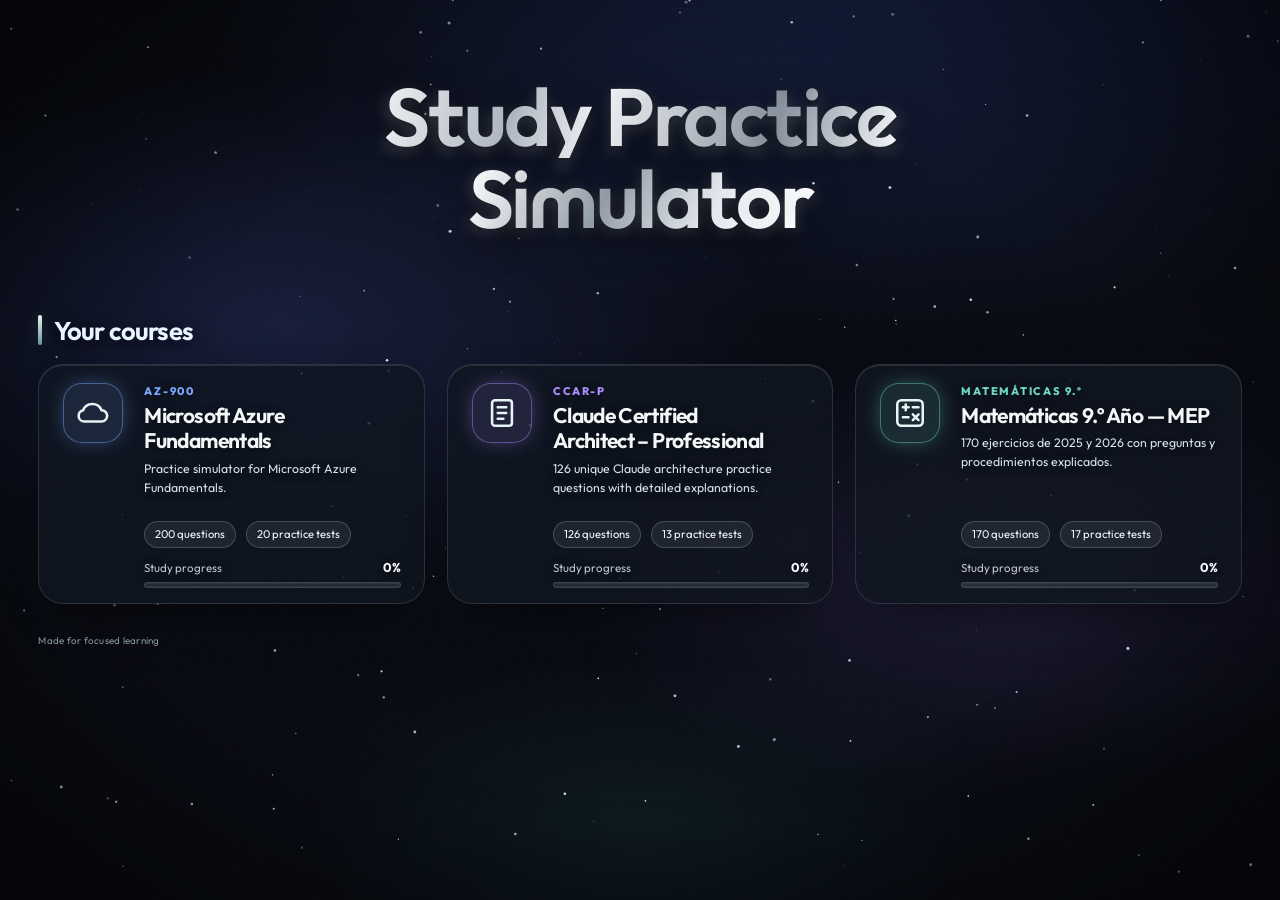
==== commit f9a4f644: "feat(ui): course-card motion on answer options and ribbon bookmark (v29) - Answer options get the cu" ====
--- a/index.html
+++ b/index.html
@@ -9,14 +9,14 @@
   <link rel="preconnect" href="https://fonts.googleapis.com">
   <link rel="preconnect" href="https://fonts.gstatic.com" crossorigin>
   <link href="https://fonts.googleapis.com/css2?family=Outfit:wght@300;400;500;600;700;800&display=swap" rel="stylesheet">
-  <link rel="stylesheet" href="./css/app.css?v=refine-v28-20261126">
+  <link rel="stylesheet" href="./css/app.css?v=polish-v29-20261126">
 </head>
 <body>
   <a class="skip" href="#main">Skip to content</a>
   <div id="app"></div>
   <script src="./js/space-v27.js?v=space-v27-20261126"></script>
-  <script src="./js/cosmic-landing.js?v=refine-v28-20261126"></script>
-  <script src="./js/premium-motion-v25.js?v=refine-v28-20261126" defer></script>
-  <script src="./js/loader.js?v=refine-v28-20261126"></script>
+  <script src="./js/cosmic-landing.js?v=polish-v29-20261126"></script>
+  <script src="./js/premium-motion-v25.js?v=polish-v29-20261126" defer></script>
+  <script src="./js/loader.js?v=polish-v29-20261126"></script>
 </body>
 </html>
--- a/css/app.css
+++ b/css/app.css
@@ -1,4 +1,4 @@
-/* GENERATED by tools/build-css.js from 27 files. Edit the sources, then rebuild. */
+/* GENERATED by tools/build-css.js from 28 files. Edit the sources, then rebuild. */
 /* @source ./css/style.css */
 :root{--ink:#edf4fc;--muted:#a6b3c4;--blue:#2589d8;--navy:#080d14;--line:#2b3542;--good:#37c978;--bad:#ff766b;--bg:#090d12;--card:#141b24;--surface:#1b2430;--shadow:0 12px 28px #0008}*{box-sizing:border-box}body{margin:0;background:var(--bg);font:16px/1.5 Inter,Segoe UI,Arial,sans-serif;color:var(--ink)}button,input,select{font:inherit}.skip{position:absolute;left:-999px}.skip:focus{left:1rem;top:1rem;z-index:20;background:var(--card);padding:.5rem}.shell{min-height:100vh;display:grid;grid-template-columns:254px 1fr}.side{background:var(--navy);color:#dbeaff;padding:1.25rem;display:flex;flex-direction:column;gap:1.35rem}.brand{font-weight:800;font-size:1.1rem;color:#fff;letter-spacing:.02em}.brand small,.version{color:#8fb9df}.nav{display:grid;gap:.4rem}.nav button{border:0;background:transparent;color:#c4d6e9;text-align:left;padding:.7rem .8rem;border-radius:8px;cursor:pointer}.nav button:hover,.nav button.active{background:#16436f;color:#fff}.version{margin-top:auto;font-size:.75rem}.content{max-width:1250px;width:100%;padding:2.2rem;margin:auto}h1,h2,h3,p{margin-top:0}.sub,.muted,.stat span,.eyebrow{color:var(--muted)}h1{font-size:2rem;line-height:1.2}.topline{display:flex;justify-content:space-between;gap:1rem;align-items:flex-start}.grid{display:grid;gap:1rem}.stats{grid-template-columns:repeat(4,1fr)}.two{grid-template-columns:1.2fr .8fr}.card{background:var(--card);border:1px solid var(--line);border-radius:14px;padding:1.25rem;box-shadow:var(--shadow)}.stat strong{font-size:1.7rem;display:block}.stat span,.eyebrow{font-size:.8rem;text-transform:uppercase;letter-spacing:.06em}.actions{display:flex;flex-wrap:wrap;gap:.7rem}.btn{border:1px solid var(--blue);background:var(--blue);color:#fff;border-radius:8px;padding:.62rem .9rem;cursor:pointer;font-weight:650}.btn.secondary{background:var(--surface);color:#b7dcff;border-color:#3b5c78}.btn.danger{background:#321818;color:#ffaba5;border-color:#7c3a35}.domain-row{margin:.85rem 0}.domain-row header{display:flex;justify-content:space-between;font-size:.92rem}.bar{height:9px;background:#293340;border-radius:9px;overflow:hidden}.bar i{display:block;height:100%;background:linear-gradient(90deg,#2589d8,#56aceb);border-radius:inherit}.filters{display:grid;grid-template-columns:repeat(2,1fr);gap:1rem}.field label{display:block;font-weight:650;margin-bottom:.3rem}.field select,.field input{width:100%;border:1px solid #415063;border-radius:7px;padding:.55rem;background:var(--surface);color:var(--ink)}.session-head{display:flex;align-items:center;justify-content:space-between;gap:1rem}.question-card{max-width:900px;margin:1.25rem auto}.badge{display:inline-block;background:#153955;color:#a8dbff;padding:.22rem .55rem;border-radius:999px;font-size:.78rem;font-weight:700}.badge.hard{background:#4a2424;color:#ffb4ae}.badge.easy{background:#173a2a;color:#8fdeb1}.question{font-size:1.24rem;line-height:1.45;margin:1rem 0 1.25rem}.option{width:100%;display:flex;gap:.8rem;align-items:flex-start;text-align:left;color:var(--ink);background:var(--surface);border:1px solid #405062;border-radius:10px;padding:.85rem;margin:.6rem 0;cursor:pointer}.option:hover{border-color:var(--blue);background:#1d2d3c}.option.selected{border:2px solid var(--blue);background:#123959}.option.correct{border:2px solid var(--good);background:#123627}.option.wrong{border:2px solid var(--bad);background:#402020}.option input{margin-top:.25rem}.option b{min-width:1.25rem}.feedback{border-left:4px solid var(--good);background:#112d22;padding:1rem;margin-top:1rem}.feedback.bad{border-color:var(--bad);background:#382020}.controls{display:flex;justify-content:space-between;gap:.6rem;margin-top:1.2rem}.controls .right{display:flex;gap:.6rem}.navigator{display:flex;flex-wrap:wrap;gap:.4rem}.navq{width:38px;height:38px;border:1px solid var(--line);border-radius:7px;background:var(--surface);color:var(--ink);cursor:pointer}.navq.answered{background:#173a2a;border-color:#479c67}.navq.marked{outline:2px solid #e7aa4a}.navq.current{background:var(--blue);color:#fff}.modal-back{position:fixed;inset:0;background:#000b;display:grid;place-items:center;padding:1rem;z-index:10}.modal{background:var(--card);border:1px solid var(--line);border-radius:14px;padding:1.4rem;max-width:620px;width:100%;max-height:90vh;overflow:auto}.notice{padding:.7rem .85rem;background:#3a2f15;border:1px solid #7f6728;border-radius:8px;color:#ffe5a6}.review{border-bottom:1px solid var(--line);padding:1rem 0}.review:last-child{border:0}.empty{padding:2rem;text-align:center;color:var(--muted)}:root[data-theme="light"]{--ink:#13233b;--muted:#5c6b82;--blue:#0078d4;--navy:#071b35;--line:#d8e3ef;--good:#087443;--bad:#b42318;--bg:#f5f8fc;--card:#fff;--surface:#fff;--shadow:0 12px 28px #16345a13}:root[data-theme="light"] .option,:root[data-theme="light"] .field select,:root[data-theme="light"] .field input,:root[data-theme="light"] .navq{background:#fff;color:var(--ink)}:root[data-theme="light"] .btn.secondary{background:#fff;color:var(--blue);border-color:var(--blue)}:root[data-theme="light"] .feedback{background:#effbf4}:root[data-theme="light"] .feedback.bad{background:#fff3f2}:root[data-theme="light"] .modal{background:#fff}@media(max-width:780px){.shell{display:block}.side{padding:1rem;flex-direction:row;align-items:center;overflow:auto}.nav{display:flex;gap:.2rem}.nav button{white-space:nowrap}.version{display:none}.content{padding:1.2rem}.stats,.two,.filters{grid-template-columns:1fr}.topline,.session-head{align-items:flex-start;flex-direction:column}.controls{flex-wrap:wrap}.controls .right{width:100%;justify-content:flex-end}}
 .teaching-card{margin:1rem 0;padding:1rem;border:1px solid var(--line);border-radius:10px;background:var(--card);color:var(--ink)}
@@ -4559,3 +4559,29 @@
 #app:not(#pm-a):not(#pm-b) .side{border-right-color:var(--rf-edge)!important}
 
 @media (prefers-reduced-motion:reduce){#app .pm-nav-pill,#app .qdots i{transition:none}#app .question-card .feedback{animation:none}}
+
+/* @source ./css/question-polish-v29.css */
+/* V29: course-card motion on answer options, and the ribbon bookmark. */
+
+/* Answer options get the same cursor light and gentle 3D tilt as course
+   cards (tilt angles are smaller because options are wide). */
+#app .option{transform-style:preserve-3d}
+#app .option .pm-light{position:absolute;inset:0;border-radius:inherit;pointer-events:none;opacity:0;transition:opacity .3s;z-index:0;
+  background:radial-gradient(240px circle at var(--pm-x,50%) var(--pm-y,50%),rgba(175,217,213,.10),transparent 70%)}
+#app .option:hover:not(:disabled) .pm-light{opacity:1}
+#app:not(#pm-a):not(#pm-b) .option:hover:not(:disabled){border-color:rgba(175,217,213,.42)!important}
+
+/* Ribbon bookmark: outline when empty, filled with a star cut-out and a
+   small pop when saved. */
+#app .bm-btn{display:inline-flex!important;align-items:center;gap:.5rem}
+#app .bm-icon{width:1.15em;height:1.15em;flex:none;overflow:visible}
+#app .bm-icon path:first-child{fill:transparent;stroke:currentColor;stroke-width:1.7;stroke-linejoin:round;transition:fill .3s,stroke .3s}
+#app .bm-icon .bm-spark{fill:transparent;transition:fill .3s}
+#app .bm-btn:hover .bm-icon path:first-child{fill:rgba(175,217,213,.15)}
+#app .bm-btn.saved .bm-icon path:first-child{fill:#afd9d5;stroke:#afd9d5}
+#app .bm-btn.saved .bm-icon .bm-spark{fill:#0d1622}
+#app:not(#pm-a):not(#pm-b) .bm-btn.saved{border-color:rgba(175,217,213,.5)!important;color:#e9f6f4!important;background:rgba(175,217,213,.08)!important}
+#app .bm-btn.saved.pm-pop .bm-icon{animation:bm-pop .5s cubic-bezier(.34,1.56,.64,1)}
+@keyframes bm-pop{0%{transform:scale(.6) translateY(-3px)}60%{transform:scale(1.2)}100%{transform:scale(1)}}
+
+@media (prefers-reduced-motion:reduce){#app .bm-btn.saved.pm-pop .bm-icon{animation:none}}
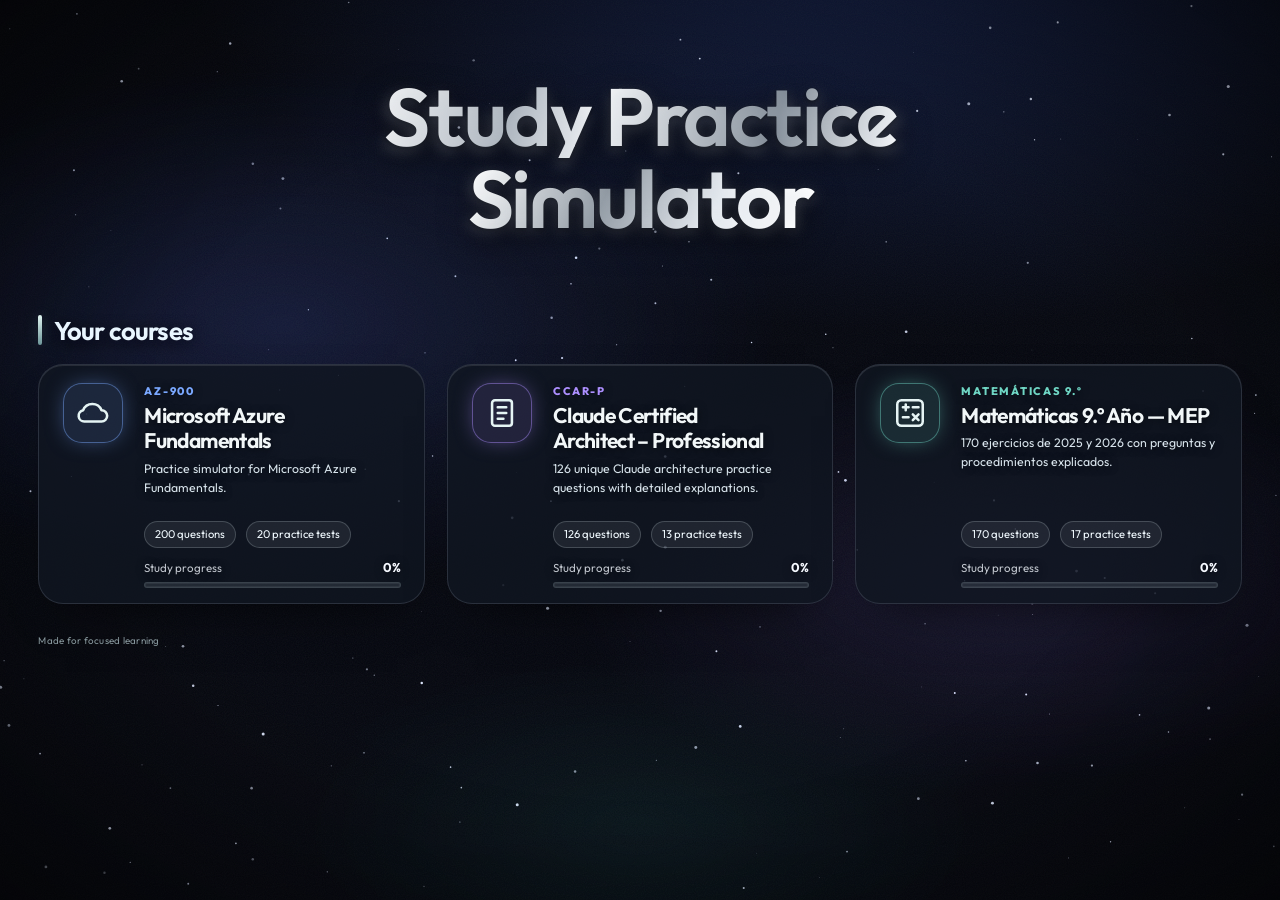
==== commit 303438bd: "feat(ui): sunrise favicon and app icon Replace the blue Azure-style favicon with a shaded space sunr" ====
--- a/index.html
+++ b/index.html
@@ -5,7 +5,9 @@
   <meta name="viewport" content="width=device-width,initial-scale=1">
   <meta name="description" content="Reusable, static study and practice exam simulator.">
   <title>Study Practice Simulator</title>
-  <link rel="icon" type="image/svg+xml" href="data:image/svg+xml,%3Csvg xmlns='http://www.w3.org/2000/svg' viewBox='0 0 64 64'%3E%3Crect width='64' height='64' rx='14' fill='%230078d4'/%3E%3Cpath d='M18 43 31 15l15 28h-8l-7-14-6 14z' fill='white'/%3E%3C/svg%3E">
+  <link rel="icon" type="image/svg+xml" href="./assets/favicon.svg?v=sunrise-v29">
+  <link rel="apple-touch-icon" href="./assets/apple-touch-icon.png?v=sunrise-v29">
+  <meta name="theme-color" content="#070b18">
   <link rel="preconnect" href="https://fonts.googleapis.com">
   <link rel="preconnect" href="https://fonts.gstatic.com" crossorigin>
   <link href="https://fonts.googleapis.com/css2?family=Outfit:wght@300;400;500;600;700;800&display=swap" rel="stylesheet">
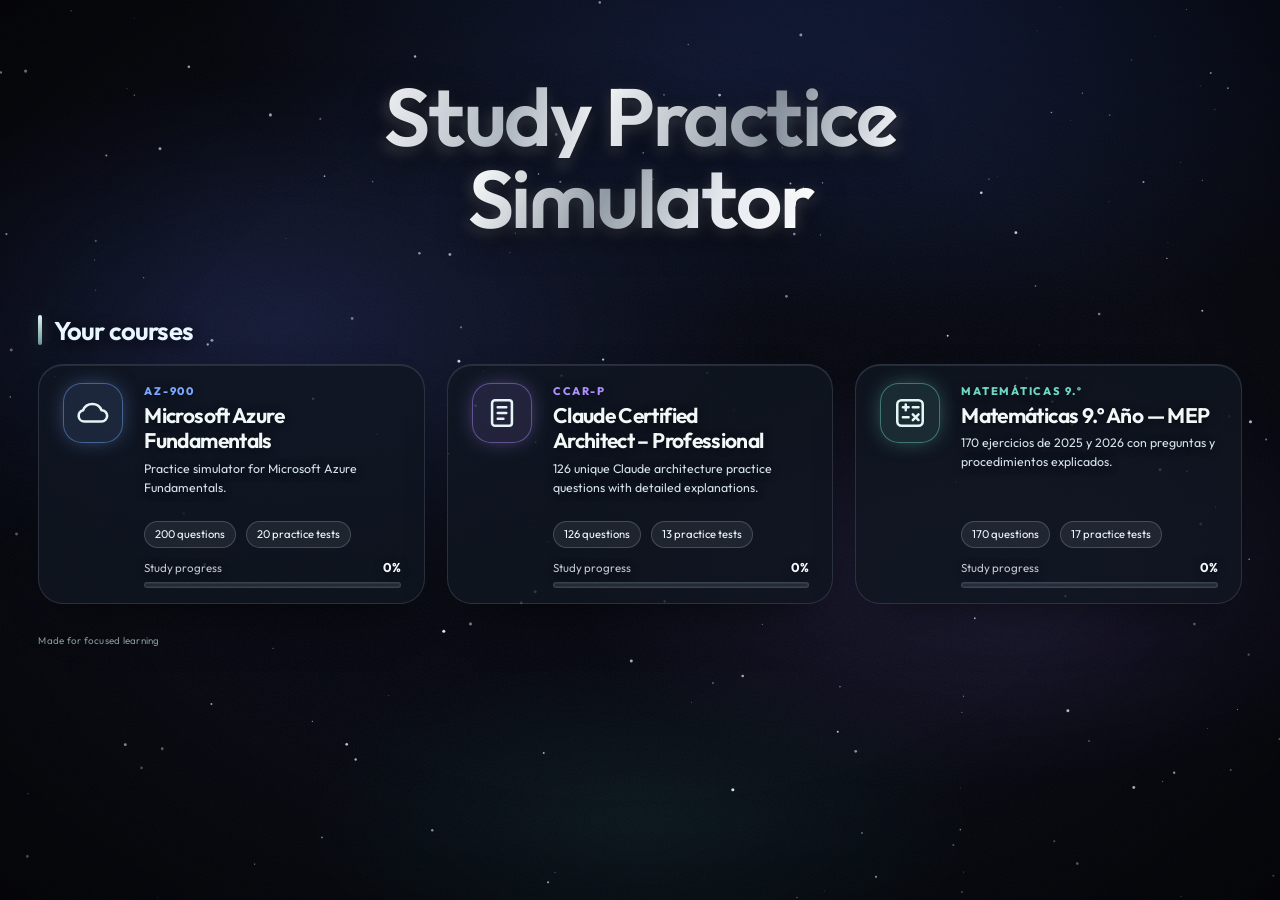
==== commit 8b8fe00d: "style: use regular font weight for all question stems and review headings" ====
--- a/index.html
+++ b/index.html
@@ -11,7 +11,7 @@
   <link rel="preconnect" href="https://fonts.googleapis.com">
   <link rel="preconnect" href="https://fonts.gstatic.com" crossorigin>
   <link href="https://fonts.googleapis.com/css2?family=Outfit:wght@300;400;500;600;700;800&display=swap" rel="stylesheet">
-  <link rel="stylesheet" href="./css/app.css?v=polish-v29-20261126">
+  <link rel="stylesheet" href="./css/app.css?v=regular-questions-v30-20261126">
 </head>
 <body>
   <a class="skip" href="#main">Skip to content</a>
--- a/css/app.css
+++ b/css/app.css
@@ -4585,3 +4585,9 @@
 @keyframes bm-pop{0%{transform:scale(.6) translateY(-3px)}60%{transform:scale(1.2)}100%{transform:scale(1)}}
 
 @media (prefers-reduced-motion:reduce){#app .bm-btn.saved.pm-pop .bm-icon{animation:none}}
+
+/* Use regular weight for question stems in every course and review. */
+#app .question,
+#app:not(#pm-a):not(#pm-b) .review h3 {
+  font-weight: 400 !important;
+}
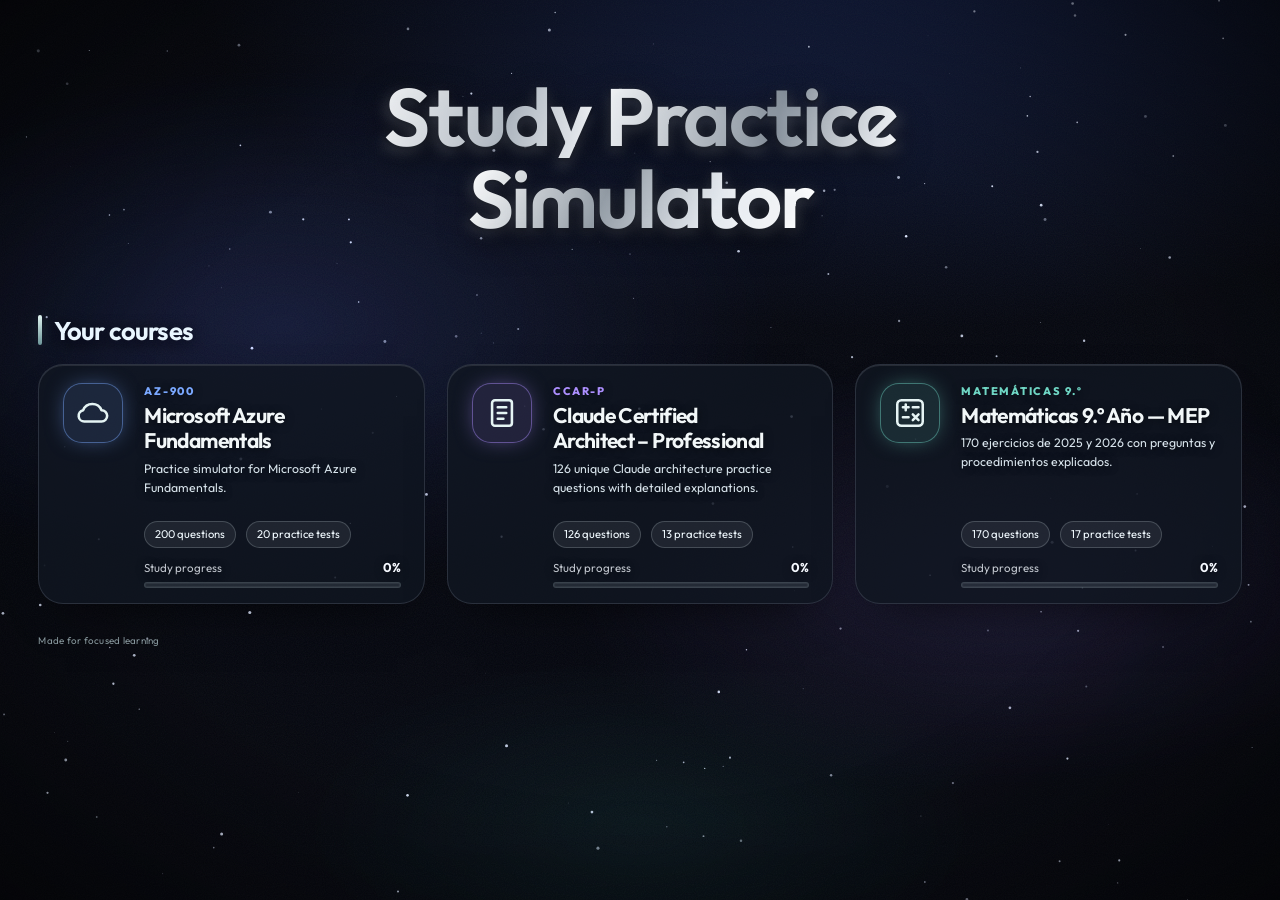
==== commit 14cea1df: "ui: refresh option rendering cache and validate unlabeled answers" ====
--- a/index.html
+++ b/index.html
@@ -19,6 +19,6 @@
   <script src="./js/space-v27.js?v=space-v27-20261126"></script>
   <script src="./js/cosmic-landing.js?v=polish-v29-20261126"></script>
   <script src="./js/premium-motion-v25.js?v=polish-v29-20261126" defer></script>
-  <script src="./js/loader.js?v=polish-v29-20261126"></script>
+  <script src="./js/loader.js?v=clean-options-v31-20261126"></script>
 </body>
 </html>
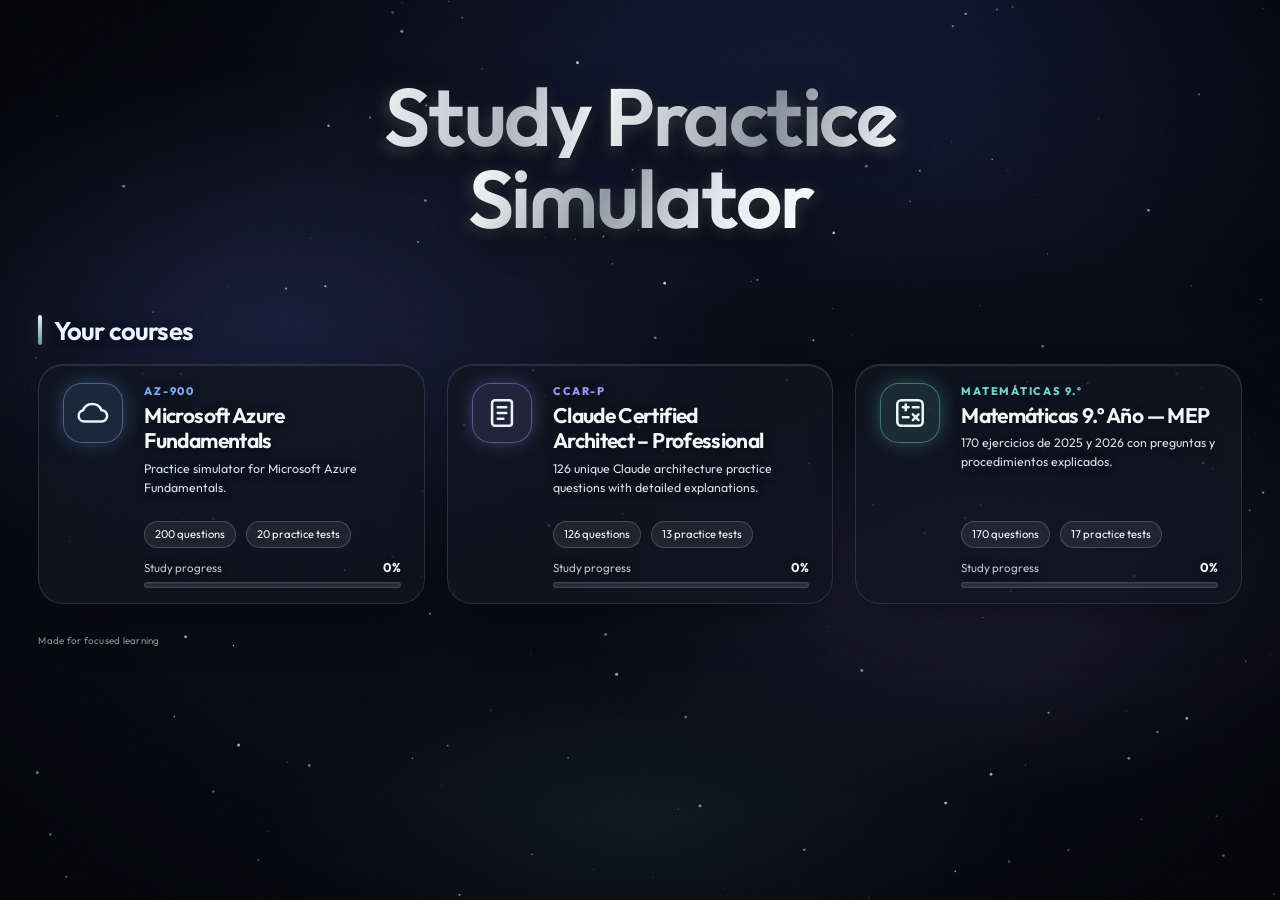
==== commit 5092bc57: "perf: keep the current space background static and remove motion controls" ====
--- a/index.html
+++ b/index.html
@@ -11,14 +11,14 @@
   <link rel="preconnect" href="https://fonts.googleapis.com">
   <link rel="preconnect" href="https://fonts.gstatic.com" crossorigin>
   <link href="https://fonts.googleapis.com/css2?family=Outfit:wght@300;400;500;600;700;800&display=swap" rel="stylesheet">
-  <link rel="stylesheet" href="./css/app.css?v=regular-questions-v30-20261126">
+  <link rel="stylesheet" href="./css/app.css?v=static-space-v32-20261126">
 </head>
 <body>
   <a class="skip" href="#main">Skip to content</a>
   <div id="app"></div>
-  <script src="./js/space-v27.js?v=space-v27-20261126"></script>
+  <script src="./js/space-v27.js?v=static-space-v32-20261126"></script>
   <script src="./js/cosmic-landing.js?v=polish-v29-20261126"></script>
   <script src="./js/premium-motion-v25.js?v=polish-v29-20261126" defer></script>
-  <script src="./js/loader.js?v=clean-options-v31-20261126"></script>
+  <script src="./js/loader.js?v=static-space-v32-20261126"></script>
 </body>
 </html>
--- a/css/app.css
+++ b/css/app.css
@@ -4451,17 +4451,15 @@
   font-family:"Outfit","Segoe UI",system-ui,sans-serif!important;font-style:normal!important;font-weight:600!important}
 
 /* @source ./css/space-v27.css */
-/* V27 space background (from the premium prototype) + fluidity pass.
-   The old photo scene is no longer created; this layer paints the sky. */
+/* Static space background. Stars are painted once; gradients do not move. */
 html body,html body[data-cosmic-view]{background:radial-gradient(1200px 700px at 70% -10%,#13204a 0%,transparent 60%),#05070f!important}
 #cosmic-scene{display:none!important}
 #space-v27{position:fixed;inset:0;z-index:-1;pointer-events:none;overflow:hidden;contain:strict}
 #space-v27 canvas{position:absolute;inset:0;width:100%;height:100%}
-/* Aurora: soft gradients (no blur filter) moved with transform only, on the GPU. */
-#space-v27 .aurora{position:absolute;inset:-20%;opacity:.55;will-change:transform;
+/* Static aurora: soft gradients with no ongoing animation or GPU hint. */
+#space-v27 .aurora{position:absolute;inset:-20%;opacity:.55;will-change:auto;
   background:radial-gradient(40% 30% at 30% 40%,rgba(90,120,255,.30),transparent 70%),radial-gradient(35% 25% at 70% 60%,rgba(155,123,255,.24),transparent 70%),radial-gradient(30% 20% at 50% 80%,rgba(70,214,200,.13),transparent 70%);
-  animation:space-v27-drift 40s ease-in-out infinite alternate}
-@keyframes space-v27-drift{to{transform:translate3d(4%,-3%,0) rotate(6deg) scale(1.08)}}
+  animation:none!important;transition:none!important}
 #space-v27 .vignette{position:absolute;inset:0;background:radial-gradient(ellipse at center,transparent 55%,rgba(0,0,0,.6))}
 #space-v27 .grain{position:absolute;inset:0;opacity:.06;mix-blend-mode:overlay;
   background-image:url("data:image/svg+xml,%3Csvg xmlns='http://www.w3.org/2000/svg' width='160' height='160'%3E%3Cfilter id='n'%3E%3CfeTurbulence type='fractalNoise' baseFrequency='.9' numOctaves='3' stitchTiles='stitch'/%3E%3C/filter%3E%3Crect width='100%25' height='100%25' filter='url(%23n)'/%3E%3C/svg%3E")}
@@ -4474,7 +4472,8 @@
 #app:not(#pm-a):not(#pm-b) .card,#app:not(#pm-a):not(#pm-b) .cosmos-course,#app:not(#pm-a):not(#pm-b) .modal>*{background-color:rgba(16,22,34,.82)!important}
 #app:not(#pm-a):not(#pm-b) .side{background-color:rgba(10,14,22,.86)!important}
 
-@media (prefers-reduced-motion:reduce){#space-v27 .aurora{animation:none}}
+/* All background layers remain static regardless of motion preference. */
+#space-v27,#space-v27 *,#space-v27 *::before,#space-v27 *::after{animation:none!important;transition:none!important;will-change:auto!important}
 
 /* @source ./css/refine-v28.css */
 /* V28 refinement: button hierarchy, course hues, dashboard, sidebar,
